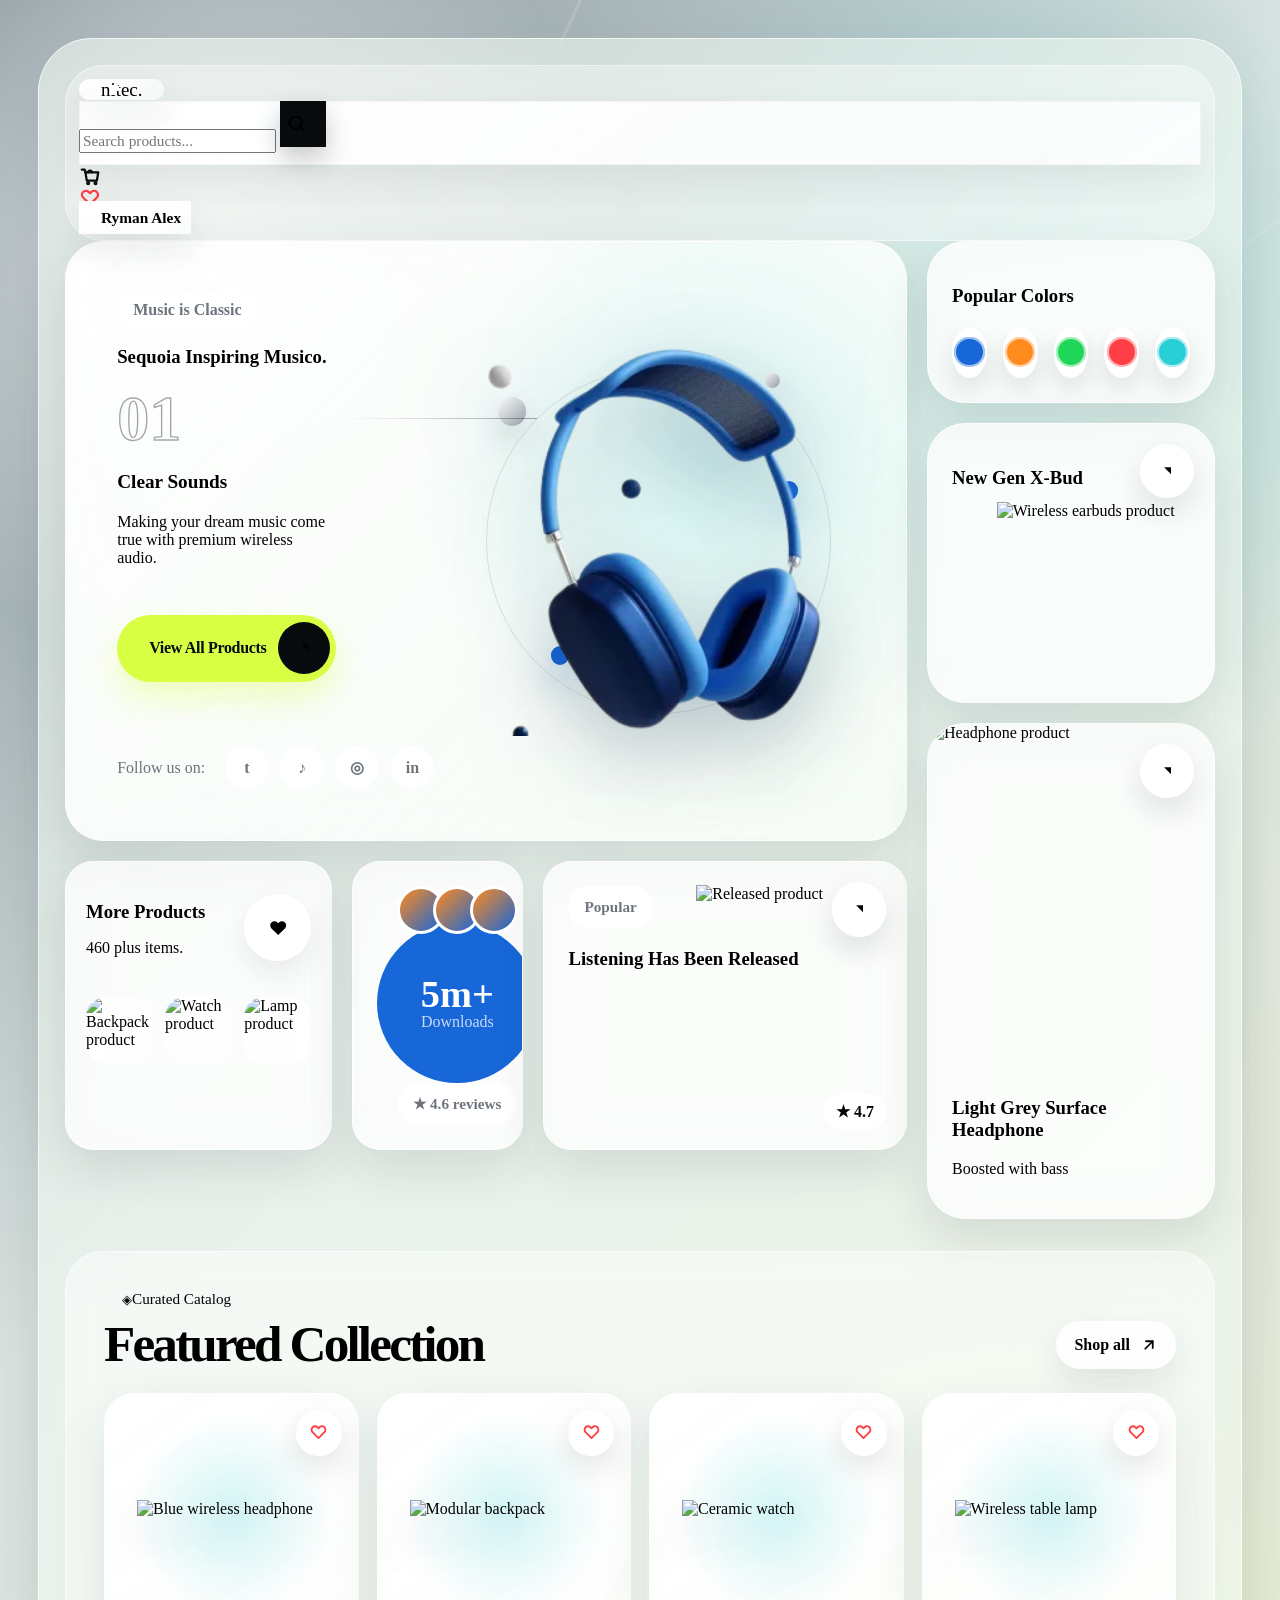
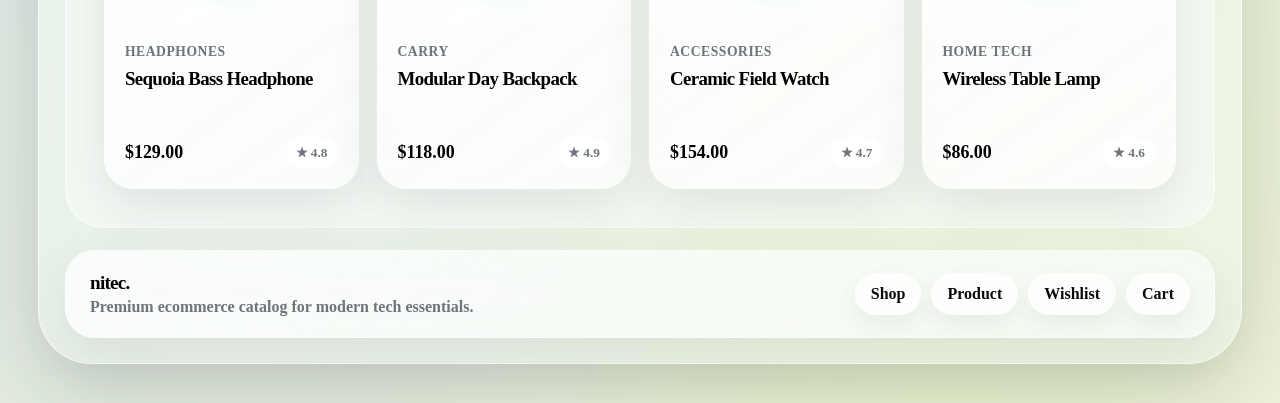
==== index.html @ d80e49ef "jaavscript adding to the file" ====
<!doctype html>
<html lang="en">
<head>
  <meta charset="utf-8">
  <meta name="viewport" content="width=device-width, initial-scale=1">
  <title>Nitec Store | Premium Ecommerce Catalog</title>
  <link rel="icon" href="favicon.ico">
  <link rel="stylesheet" href="css/style.css">
</head>
<body>
  <main class="site-shell">
 <header class="site-header">
  <nav class="neo-nav" aria-label="Primary navigation">
    <a class="neo-brand" href="index.html" aria-label="Nitec home">
      <span class="neo-brand__mark"></span>
      <span>nitec.</span>
    </a>

    <form class="neo-search" role="search">
      <label class="visually-hidden" for="site-search">Search products</label>
      <input id="site-search" type="search" placeholder="Search products..." data-search>
      <button type="submit" aria-label="Search products">
        <svg viewBox="0 0 24 24" aria-hidden="true">
          <circle cx="11" cy="11" r="7"></circle>
          <path d="m20 20-4.2-4.2"></path>
        </svg>
      </button>
    </form>

    <div class="neo-actions">
      <a class="neo-icon" href="cart.html" aria-label="Cart" data-cart-badge>
        <svg viewBox="0 0 24 24" aria-hidden="true">
          <path d="M7 8h14l-1.5 9h-11z"></path>
          <path d="M7 8 6.2 5H3"></path>
          <path d="M10 8a2 2 0 0 1 4 0"></path>
          <circle cx="10" cy="20" r="1"></circle>
          <circle cx="18" cy="20" r="1"></circle>
        </svg>
      </a>
      <a class="neo-icon neo-icon--heart" href="wishlist.html" aria-label="Wishlist" data-wishlist-badge>
        <svg viewBox="0 0 24 24" aria-hidden="true">
          <path d="M19.5 5.4c-1.7-1.7-4.4-1.7-6.1 0L12 6.8l-1.4-1.4c-1.7-1.7-4.4-1.7-6.1 0s-1.7 4.4 0 6.1L12 19l7.5-7.5c1.7-1.7 1.7-4.4 0-6.1Z"></path>
        </svg>
      </a>
      <a class="neo-user" href="about.html">
        <span>Ryman Alex</span>
        <span class="neo-user__avatar" aria-hidden="true"></span>
      </a>
    </div>
  </nav>
</header>

    <section class="home-layout" aria-labelledby="home-title">
      <div>
        <article class="card hero-showcase">
          <div class="hero-showcase__content">
            <div>
              <span class="hero-showcase__kicker">Music is Classic</span>

              <h1 class="hero-showcase__title" id="home-title">
                Sequoia Inspiring Musico.
              </h1>

              <div class="hero-showcase__meta">
                <strong class="hero-showcase__number">01</strong>
                <span class="hero-showcase__line"></span>
                <div class="hero-showcase__note">
                  <strong>Clear Sounds</strong>
                  <p>Making your dream music come true with premium wireless audio.</p>
                </div>
              </div>

              <a class="btn btn--accent" href="shop.html">
                <span>View All Products</span>
                <span class="btn__icon" aria-hidden="true">
                  <svg class="icon" viewBox="0 0 24 24">
                    <path d="M7 17 17 7"></path>
                    <path d="M8 7h9v9"></path>
                  </svg>
                </span>
              </a>
            </div>

            <div class="hero-showcase__social">
              <span>Follow us on:</span>
              <a href="#" aria-label="Twitter">t</a>
              <a href="#" aria-label="TikTok">♪</a>
              <a href="#" aria-label="Instagram">◎</a>
              <a href="#" aria-label="LinkedIn">in</a>
            </div>
          </div>

          <div class="hero-showcase__visual" aria-hidden="true">
            <span class="hero-showcase__halo"></span>
            <span class="hero-showcase__float hero-showcase__float--one"></span>
            <span class="hero-showcase__float hero-showcase__float--two"></span>
            <img class="hero-showcase__product" src="assets/images/products/product-01.webp" alt="">
          </div>
        </article>

        <div class="home-lower-grid">
          <article class="card card--compact mini-products">
            <div class="center-between">
              <div>
                <h3>More Products</h3>
                <p>460 plus items.</p>
              </div>
              <a class="icon-btn" href="wishlist.html" aria-label="Wishlist">
                <svg class="icon" viewBox="0 0 24 24" aria-hidden="true">
                  <path d="M20.8 4.6a5.5 5.5 0 0 0-7.8 0L12 5.6l-1-1a5.5 5.5 0 0 0-7.8 7.8l1 1L12 21l7.8-7.6 1-1a5.5 5.5 0 0 0 0-7.8Z"></path>
                </svg>
              </a>
            </div>

            <div class="mini-products__row">
              <img src="assets/images/products/product-02.svg" alt="Backpack product">
              <img src="assets/images/products/product-03.svg" alt="Watch product">
              <img src="assets/images/products/product-04.svg" alt="Lamp product">
            </div>
          </article>

          <article class="card card--compact download-card">
            <div>
              <div class="download-card__avatars">
                <span></span>
                <span></span>
                <span></span>
              </div>
              <div class="download-card__circle">
                <div>
                  <strong>5m+</strong>
                  <span>Downloads</span>
                </div>
              </div>
              <span class="stat-pill">★ 4.6 reviews</span>
            </div>
          </article>

          <article class="card card--compact release-card">
            <a class="card__arrow" href="product.html" aria-label="Open product">
              <svg class="icon" viewBox="0 0 24 24" aria-hidden="true">
                <path d="M7 17 17 7"></path>
                <path d="M8 7h9v9"></path>
              </svg>
            </a>
            <span class="stat-pill">Popular</span>
            <h3>Listening Has Been Released</h3>
            <img src="assets/images/products/product-05.svg" alt="Released product">
            <span class="product-tile__rating">★ 4.7</span>
          </article>
        </div>
      </div>

      <aside class="home-sidebar" aria-label="Featured products">
        <article class="card color-panel">
          <h3>Popular Colors</h3>
          <div class="color-dots">
            <span class="color-dot" style="--dot-color: #1767d8"></span>
            <span class="color-dot" style="--dot-color: #ff8a1d"></span>
            <span class="color-dot" style="--dot-color: #20d658"></span>
            <span class="color-dot" style="--dot-color: #ff3f45"></span>
            <span class="color-dot" style="--dot-color: #29cfd6"></span>
          </div>
        </article>

        <article class="card side-feature">
          <a class="card__arrow" href="product.html" aria-label="Open product">
            <svg class="icon" viewBox="0 0 24 24" aria-hidden="true">
              <path d="M7 17 17 7"></path>
              <path d="M8 7h9v9"></path>
            </svg>
          </a>
          <h3>New Gen X-Bud</h3>
          <img src="assets/images/products/product-03.svg" alt="Wireless earbuds product">
        </article>

        <article class="card tall-feature">
          <a class="card__arrow" href="product.html" aria-label="Open product">
            <svg class="icon" viewBox="0 0 24 24" aria-hidden="true">
              <path d="M7 17 17 7"></path>
              <path d="M8 7h9v9"></path>
            </svg>
          </a>
          <img src="assets/images/products/product-06.svg" alt="Headphone product">
          <div class="tall-feature__copy">
            <h3>Light Grey Surface Headphone</h3>
            <p>Boosted with bass</p>
          </div>
        </article>
      </aside>
    </section>
    <section class="neo-featured" aria-labelledby="featured-title">
  <div class="neo-section-head">
    <div>
      <span class="neo-kicker">Curated Catalog</span>
      <h2 id="featured-title">Featured Collection</h2>
    </div>
    <a class="neo-section-link" href="shop.html">
      Shop all
      <svg viewBox="0 0 24 24" aria-hidden="true">
        <path d="M7 17 17 7"></path>
        <path d="M8 7h9v9"></path>
      </svg>
    </a>
  </div>

  <div class="neo-product-grid">
    <article class="neo-product-card">
      <button class="neo-product-card__wish" type="button" aria-label="Add to wishlist">
        <svg viewBox="0 0 24 24" aria-hidden="true">
          <path d="M19.5 5.4c-1.7-1.7-4.4-1.7-6.1 0L12 6.8l-1.4-1.4c-1.7-1.7-4.4-1.7-6.1 0s-1.7 4.4 0 6.1L12 19l7.5-7.5c1.7-1.7 1.7-4.4 0-6.1Z"></path>
        </svg>
      </button>
      <a class="neo-product-card__media" href="product.html">
        <img src="assets/images/products/product-01.svg" alt="Blue wireless headphone">
      </a>
      <div class="neo-product-card__body">
        <span>Headphones</span>
        <h3>Sequoia Bass Headphone</h3>
        <div class="neo-product-card__meta">
          <strong>$129.00</strong>
          <small>★ 4.8</small>
        </div>
      </div>
    </article>

    <article class="neo-product-card">
      <button class="neo-product-card__wish" type="button" aria-label="Add to wishlist">
        <svg viewBox="0 0 24 24" aria-hidden="true">
          <path d="M19.5 5.4c-1.7-1.7-4.4-1.7-6.1 0L12 6.8l-1.4-1.4c-1.7-1.7-4.4-1.7-6.1 0s-1.7 4.4 0 6.1L12 19l7.5-7.5c1.7-1.7 1.7-4.4 0-6.1Z"></path>
        </svg>
      </button>
      <a class="neo-product-card__media" href="product.html">
        <img src="assets/images/products/product-02.svg" alt="Modular backpack">
      </a>
      <div class="neo-product-card__body">
        <span>Carry</span>
        <h3>Modular Day Backpack</h3>
        <div class="neo-product-card__meta">
          <strong>$118.00</strong>
          <small>★ 4.9</small>
        </div>
      </div>
    </article>

    <article class="neo-product-card">
      <button class="neo-product-card__wish" type="button" aria-label="Add to wishlist">
        <svg viewBox="0 0 24 24" aria-hidden="true">
          <path d="M19.5 5.4c-1.7-1.7-4.4-1.7-6.1 0L12 6.8l-1.4-1.4c-1.7-1.7-4.4-1.7-6.1 0s-1.7 4.4 0 6.1L12 19l7.5-7.5c1.7-1.7 1.7-4.4 0-6.1Z"></path>
        </svg>
      </button>
      <a class="neo-product-card__media" href="product.html">
        <img src="assets/images/products/product-03.svg" alt="Ceramic watch">
      </a>
      <div class="neo-product-card__body">
        <span>Accessories</span>
        <h3>Ceramic Field Watch</h3>
        <div class="neo-product-card__meta">
          <strong>$154.00</strong>
          <small>★ 4.7</small>
        </div>
      </div>
    </article>

    <article class="neo-product-card">
      <button class="neo-product-card__wish" type="button" aria-label="Add to wishlist">
        <svg viewBox="0 0 24 24" aria-hidden="true">
          <path d="M19.5 5.4c-1.7-1.7-4.4-1.7-6.1 0L12 6.8l-1.4-1.4c-1.7-1.7-4.4-1.7-6.1 0s-1.7 4.4 0 6.1L12 19l7.5-7.5c1.7-1.7 1.7-4.4 0-6.1Z"></path>
        </svg>
      </button>
      <a class="neo-product-card__media" href="product.html">
        <img src="assets/images/products/product-04.svg" alt="Wireless table lamp">
      </a>
      <div class="neo-product-card__body">
        <span>Home Tech</span>
        <h3>Wireless Table Lamp</h3>
        <div class="neo-product-card__meta">
          <strong>$86.00</strong>
          <small>★ 4.6</small>
        </div>
      </div>
    </article>
  </div>
</section>
<footer class="neo-footer-strip">
  <div>
    <strong>nitec.</strong>
    <span>Premium ecommerce catalog for modern tech essentials.</span>
  </div>

  <nav aria-label="Footer navigation">
    <a href="shop.html">Shop</a>
    <a href="product.html">Product</a>
    <a href="wishlist.html">Wishlist</a>
    <a href="cart.html">Cart</a>
  </nav>
</footer>
  </main>
  <script type="module" src="js/core/app.js"></script>
</body>
</html>
---- css/style.css ----
@charset "UTF-8";
*,
*::before,
*::after {
  box-sizing: border-box;
}

html {
  min-height: 100%;
  scroll-behavior: smooth;
}

body {
  min-height: 100%;
  margin: 0;
}

img,
picture,
video,
canvas,
svg {
  display: block;
  max-width: 100%;
}

button,
input,
textarea,
select {
  font: inherit;
}

button {
  border: 0;
  cursor: pointer;
}

a {
  color: inherit;
  text-decoration: none;
}

ul,
ol {
  margin: 0;
  padding: 0;
  list-style: none;
}

body {
  min-width: 320px;
  background: radial-gradient(circle at 15% 12%, rgba(255, 255, 255, 0.72), transparent 26rem), radial-gradient(circle at 78% 18%, rgba(41, 207, 214, 0.24), transparent 30rem), radial-gradient(circle at 70% 86%, rgba(217, 255, 69, 0.22), transparent 28rem), linear-gradient(135deg, #82939a 0%, #dfe8e5 42%, #edf2d8 100%);
  overflow-x: hidden;
}

body::before {
  content: "";
  position: fixed;
  inset: 0;
  pointer-events: none;
  background: linear-gradient(115deg, transparent 0 34%, rgba(255, 255, 255, 0.28) 34.1% 34.22%, transparent 34.3%), linear-gradient(145deg, transparent 0 62%, rgba(255, 255, 255, 0.22) 62.1% 62.22%, transparent 62.3%);
  opacity: 0.55;
}

main {
  position: relative;
  z-index: 1;
}

.site-shell {
  width: min(1520px, 100% - clamp(1rem, 3vw, 3rem) * 2);
  margin: clamp(1rem, 3vw, 3rem) auto;
  padding: clamp(1rem, 2vw, 1.6rem);
  border: 1px solid rgba(255, 255, 255, 0.68);
  border-radius: 54px;
  background: rgba(238, 246, 239, 0.58);
  box-shadow: 0 24px 80px rgba(30, 45, 52, 0.18);
  backdrop-filter: blur(26px);
}

.glass-card {
  border: 1px solid rgba(255, 255, 255, 0.68);
  border-radius: 38px;
  background: rgba(255, 255, 255, 0.74);
  box-shadow: 0 18px 48px rgba(25, 38, 44, 0.12);
  backdrop-filter: blur(22px);
}

.soft-card {
  border: 1px solid rgba(8, 11, 13, 0.08);
  border-radius: 28px;
  background: rgba(255, 255, 255, 0.92);
  box-shadow: 0 14px 34px rgba(20, 34, 40, 0.08);
}

.icon {
  width: 1.15rem;
  height: 1.15rem;
}

.flow > * + * {
  margin-top: 1rem;
}

.cluster {
  display: flex;
  align-items: center;
  gap: 0.75rem;
  flex-wrap: wrap;
}

.center-between {
  display: flex;
  align-items: center;
  justify-content: space-between;
  gap: 1rem;
}

.visually-hidden {
  position: absolute;
  width: 1px;
  height: 1px;
  overflow: hidden;
  clip-path: inset(50%);
  white-space: nowrap;
}

.container {
  width: min(1520px, 100% - clamp(1rem, 3vw, 3rem) * 2);
  margin-inline: auto;
}

.section {
  padding-block: clamp(2.5rem, 6vw, 6rem);
}

.page-grid {
  display: grid;
  grid-template-columns: minmax(0, 1fr) 360px;
  gap: clamp(1rem, 2vw, 1.5rem);
}

@media (max-width: 980px) {
  .page-grid {
    grid-template-columns: 1fr;
  }
}
.navbar {
  display: grid;
  grid-template-columns: 170px minmax(220px, 1fr) auto;
  align-items: center;
  gap: 1rem;
  margin-bottom: 1.25rem;
  padding: 0.75rem;
  border-radius: 38px;
  background: rgba(255, 255, 255, 0.46);
  backdrop-filter: blur(18px);
}

.navbar__brand {
  display: inline-flex;
  align-items: center;
  gap: 0.5rem;
  min-height: 4.2rem;
  padding-inline: 1.25rem;
  border-radius: 28px;
  background: rgba(255, 255, 255, 0.54);
  font-size: 1.35rem;
  font-weight: 800;
  letter-spacing: -0.04em;
}

.navbar__mark {
  width: 1.8rem;
  height: 1.8rem;
  border-radius: 0.45rem;
  background: #080b0d;
  position: relative;
}
.navbar__mark::after {
  content: "";
  position: absolute;
  inset: 0.45rem 0.3rem 0.3rem 0.9rem;
  border-top: 0.35rem solid #ffffff;
  border-left: 0.35rem solid #ffffff;
}

.navbar__search {
  min-height: 4.2rem;
  display: grid;
  grid-template-columns: 1fr 3.5rem;
  align-items: center;
  border-radius: 999px;
  background: rgba(255, 255, 255, 0.92);
  box-shadow: inset 0 0 0 1px rgba(8, 11, 13, 0.04);
}
.navbar__search input {
  width: 100%;
  border: 0;
  outline: 0;
  background: transparent;
  padding-left: 1.5rem;
  color: #080b0d;
}
.navbar__search input::placeholder {
  color: rgba(8, 11, 13, 0.72);
}

.navbar__search-btn {
  width: 3.1rem;
  height: 3.1rem;
  margin-right: 0;
}

.site-header {
  position: relative;
  z-index: 5;
}

.btn {
  min-height: 4.2rem;
  display: inline-flex;
  align-items: center;
  justify-content: center;
  gap: 0.75rem;
  padding: 0 1rem 0 2rem;
  border-radius: 999px;
  font-weight: 800;
  letter-spacing: -0.02em;
  transition: transform 260ms ease, box-shadow 260ms ease, background 260ms ease;
}
.btn:hover {
  transform: translateY(-2px);
}

.btn--accent {
  background: #d9ff45;
  color: #080b0d;
  box-shadow: 0 16px 34px rgba(217, 255, 69, 0.34);
}

.btn--dark {
  background: #080b0d;
  color: #ffffff;
  box-shadow: 0 12px 28px rgba(8, 11, 13, 0.14);
}

.btn__icon {
  width: 3.25rem;
  height: 3.25rem;
  display: grid;
  place-items: center;
  margin-right: -0.65rem;
  border-radius: 50%;
  background: #080b0d;
  color: #ffffff;
}

.icon-btn {
  width: 4.2rem;
  height: 4.2rem;
  display: grid;
  place-items: center;
  border-radius: 50%;
  background: rgba(255, 255, 255, 0.92);
  color: #080b0d;
  box-shadow: 0 12px 28px rgba(20, 34, 40, 0.08);
  transition: transform 260ms ease, color 260ms ease;
}
.icon-btn:hover {
  transform: translateY(-2px);
  color: #ff3f45;
}

.card {
  position: relative;
  overflow: hidden;
  border: 1px solid rgba(255, 255, 255, 0.68);
  border-radius: 38px;
  background: rgba(255, 255, 255, 0.74);
  box-shadow: 0 18px 48px rgba(25, 38, 44, 0.12);
  backdrop-filter: blur(22px);
}

.card--compact {
  border-radius: 28px;
}

.card__arrow {
  position: absolute;
  right: 1.25rem;
  top: 1.25rem;
  width: 3.4rem;
  height: 3.4rem;
  display: grid;
  place-items: center;
  border-radius: 50%;
  background: rgba(255, 255, 255, 0.92);
  color: #080b0d;
  box-shadow: 0 14px 30px rgba(20, 34, 40, 0.12);
}

.stat-pill {
  display: inline-flex;
  align-items: center;
  gap: 0.5rem;
  min-height: 2.6rem;
  padding-inline: 1rem;
  border-radius: 999px;
  background: rgba(255, 255, 255, 0.92);
  color: #6d747c;
  font-size: 0.95rem;
  font-weight: 650;
}

.color-dots {
  display: flex;
  align-items: center;
  gap: 1rem;
}

.color-dot {
  width: 3.2rem;
  height: 3.2rem;
  display: grid;
  place-items: center;
  border-radius: 50%;
  background: rgba(255, 255, 255, 0.92);
  box-shadow: 0 12px 24px rgba(20, 34, 40, 0.12);
}
.color-dot::before {
  content: "";
  width: 1.9rem;
  height: 1.9rem;
  border-radius: 50%;
  background: var(--dot-color);
  box-shadow: inset 0 0 0 2px rgba(255, 255, 255, 0.62);
}

.product-tile {
  position: relative;
  min-height: 18rem;
  padding: 1.5rem;
  overflow: hidden;
  border-radius: 38px;
  background: rgba(255, 255, 255, 0.74);
  box-shadow: 0 18px 48px rgba(25, 38, 44, 0.12);
  backdrop-filter: blur(22px);
}
.product-tile h3 {
  max-width: 12rem;
  position: relative;
  z-index: 2;
}
.product-tile p {
  position: relative;
  z-index: 2;
  margin-top: 0.5rem;
}

.product-tile__image {
  position: absolute;
  right: 0;
  bottom: 0;
  width: min(72%, 19rem);
  height: 72%;
  object-fit: contain;
}

.product-tile__rating {
  position: absolute;
  right: 1.25rem;
  bottom: 1.25rem;
  z-index: 3;
  display: inline-flex;
  align-items: center;
  gap: 0.25rem;
  padding: 0.5rem 0.75rem;
  border-radius: 999px;
  background: rgba(255, 255, 255, 0.92);
  font-weight: 800;
}

.home-layout {
  display: grid;
  grid-template-columns: minmax(0, 1fr) minmax(18rem, 0.32fr);
  gap: 1.25rem;
}

.hero-showcase {
  min-height: clamp(34rem, 66vh, 46rem);
  padding: clamp(1.8rem, 4vw, 3.8rem);
  display: grid;
  grid-template-columns: minmax(20rem, 0.9fr) minmax(20rem, 1.1fr);
  align-items: center;
  gap: 1.5rem;
  border-radius: 38px;
  background: radial-gradient(circle at 76% 38%, rgba(41, 207, 214, 0.16), transparent 18rem), linear-gradient(135deg, rgba(255, 255, 255, 0.94), rgba(249, 255, 249, 0.76));
}

.hero-showcase__content {
  align-self: stretch;
  display: flex;
  flex-direction: column;
  justify-content: space-between;
  gap: 2.5rem;
  position: relative;
  z-index: 2;
}

.hero-showcase__kicker {
  width: max-content;
  display: inline-flex;
  align-items: center;
  gap: 0.5rem;
  padding: 0.5rem 1rem;
  border-radius: 999px;
  background: rgba(255, 255, 255, 0.92);
  color: #6d747c;
  font-weight: 650;
}

.hero-showcase__title {
  max-width: 42rem;
}

.hero-showcase__meta {
  display: grid;
  grid-template-columns: 13rem minmax(12rem, 18rem);
  align-items: center;
  gap: 1.25rem;
  margin-block: 1rem 2rem;
}

.hero-showcase__number {
  color: transparent;
  -webkit-text-stroke: 1.4px rgba(8, 11, 13, 0.36);
  font-size: clamp(3rem, 5vw, 4.8rem);
  line-height: 1;
  font-weight: 800;
}

.hero-showcase__line {
  height: 1px;
  background: linear-gradient(90deg, transparent, rgba(8, 11, 13, 0.35));
}

.hero-showcase__note {
  display: grid;
  gap: 0.25rem;
}
.hero-showcase__note strong {
  font-size: 1.2rem;
}

.hero-showcase__social {
  display: flex;
  align-items: center;
  gap: 0.75rem;
  color: #6d747c;
}
.hero-showcase__social span {
  margin-right: 0.5rem;
}
.hero-showcase__social a {
  width: 2.7rem;
  height: 2.7rem;
  display: grid;
  place-items: center;
  border-radius: 50%;
  background: rgba(255, 255, 255, 0.92);
  font-weight: 800;
}

.hero-showcase__visual {
  position: relative;
  min-height: 31rem;
  display: grid;
  place-items: center;
}

.hero-showcase__halo {
  position: absolute;
  width: min(32rem, 88%);
  aspect-ratio: 1;
  border: 1px solid rgba(8, 11, 13, 0.11);
  border-radius: 50%;
}
.hero-showcase__halo::before, .hero-showcase__halo::after {
  content: "";
  position: absolute;
  width: 1.15rem;
  height: 1.15rem;
  border-radius: 50%;
  background: #1767d8;
  box-shadow: 0 16px 32px rgba(23, 103, 216, 0.38);
}
.hero-showcase__halo::before {
  left: 4rem;
  bottom: 3rem;
}
.hero-showcase__halo::after {
  right: 2rem;
  top: 7rem;
}

.hero-showcase__product {
  position: relative;
  z-index: 2;
  width: min(32rem, 92%);
  filter: drop-shadow(0 34px 44px rgba(10, 35, 66, 0.26));
}

.hero-showcase__float {
  position: absolute;
  border-radius: 50%;
  background: linear-gradient(135deg, #ffffff, #9aa3aa);
  box-shadow: 0 14px 30px rgba(20, 34, 40, 0.16);
}
.hero-showcase__float--one {
  width: 1.8rem;
  height: 1.8rem;
  left: 9%;
  top: 21%;
}
.hero-showcase__float--two {
  width: 0.95rem;
  height: 0.95rem;
  right: 19%;
  top: 16%;
}

.home-sidebar {
  display: grid;
  gap: 1.25rem;
}

.color-panel {
  padding: 1.5rem;
}
.color-panel h3 {
  margin-bottom: 1.25rem;
}

.side-feature {
  min-height: 17.5rem;
  padding: 1.5rem;
}
.side-feature img {
  position: absolute;
  right: 0;
  bottom: 0;
  width: 76%;
  height: 72%;
  object-fit: contain;
}

.tall-feature {
  min-height: 31rem;
  padding: 1.5rem;
  display: flex;
  align-items: flex-end;
}
.tall-feature img {
  position: absolute;
  inset: 0 0 auto auto;
  width: 100%;
  height: 74%;
  object-fit: cover;
}
.tall-feature .tall-feature__copy {
  position: relative;
  z-index: 2;
  max-width: 16rem;
}

.home-lower-grid {
  display: grid;
  grid-template-columns: 1.25fr 0.8fr 1.7fr;
  gap: 1.25rem;
  margin-top: 1.25rem;
}

.mini-products {
  padding: 1.25rem;
}
.mini-products h3 {
  margin-bottom: 0.25rem;
}

.mini-products__row {
  display: grid;
  grid-template-columns: repeat(3, 1fr);
  gap: 0.75rem;
  margin-top: 1.5rem;
}
.mini-products__row img {
  aspect-ratio: 1;
  object-fit: cover;
  border-radius: 20px;
  background: rgba(255, 255, 255, 0.7);
}

.download-card {
  padding: 1.5rem;
  display: grid;
  place-items: center;
  text-align: center;
}

.download-card__avatars {
  display: flex;
  justify-content: center;
  margin-bottom: -0.7rem;
}
.download-card__avatars span {
  width: 3rem;
  height: 3rem;
  border: 3px solid #ffffff;
  border-radius: 50%;
  background: linear-gradient(135deg, #ff8a1d, #1767d8);
  margin-left: -0.7rem;
}
.download-card__avatars span:first-child {
  margin-left: 0;
}

.download-card__circle {
  width: 10rem;
  height: 10rem;
  display: grid;
  place-items: center;
  border-radius: 50%;
  background: #1767d8;
  color: #ffffff;
}
.download-card__circle strong {
  display: block;
  font-size: 2.4rem;
  line-height: 1;
}
.download-card__circle span {
  color: rgba(255, 255, 255, 0.76);
}

.release-card {
  min-height: 17.5rem;
  padding: 1.5rem;
}
.release-card img {
  position: absolute;
  right: 0;
  bottom: 0;
  width: 58%;
  height: 92%;
  object-fit: contain;
}
.release-card h3 {
  max-width: 16rem;
  margin-top: 1.25rem;
}

@media (max-width: 1180px) {
  .home-layout,
  .home-lower-grid {
    grid-template-columns: 1fr;
  }
  .home-sidebar {
    grid-template-columns: repeat(3, 1fr);
  }
  .tall-feature {
    min-height: 17.5rem;
  }
}
@media (max-width: 900px) {
  .hero-showcase {
    grid-template-columns: 1fr;
  }
  .hero-showcase__meta {
    grid-template-columns: 1fr;
  }
  .hero-showcase__line {
    display: none;
  }
  .home-sidebar {
    grid-template-columns: 1fr;
  }
}
/* Professional polish fixes for hero homepage */
.neo-nav {
  grid-template-columns: 160px minmax(260px, 1fr) auto;
  min-height: 86px;
}

.neo-brand {
  justify-content: center;
  min-height: 58px;
  padding-inline: 18px;
}

.neo-brand__mark {
  position: relative;
  flex: 0 0 auto;
}

.neo-brand__mark::after {
  content: "";
  position: absolute;
  inset: 7px 5px 5px 11px;
  border-top: 5px solid #fff;
  border-left: 5px solid #fff;
}

.neo-search {
  min-height: 58px;
  grid-template-columns: 1fr 48px;
}

.neo-search button {
  width: 42px;
  height: 42px;
  margin-right: 6px;
  box-shadow: 0 10px 24px rgba(8, 11, 13, 0.18);
}

.neo-actions {
  align-self: stretch;
  align-items: center;
}

.neo-icon {
  width: 58px;
  height: 58px;
  color: #080b0d;
  transition: transform 220ms ease, box-shadow 220ms ease, color 220ms ease;
}

.neo-icon svg,
.neo-arrow svg,
.neo-search svg,
.neo-cta svg {
  width: 21px;
  height: 21px;
  fill: none;
  stroke: currentColor;
  stroke-width: 2.35;
  stroke-linecap: round;
  stroke-linejoin: round;
}

.neo-icon:hover,
.neo-arrow:hover {
  transform: translateY(-2px);
  box-shadow: 0 18px 38px rgba(25, 38, 44, 0.16);
}

.neo-icon--heart {
  color: #ff3f45;
}

.neo-user {
  min-height: 58px;
  padding-left: 20px;
  font-size: 0.95rem;
}

.neo-user__avatar {
  width: 44px;
  height: 44px;
  box-shadow: inset 0 0 0 3px rgba(255, 255, 255, 0.8);
}

.neo-arrow {
  width: 50px;
  height: 50px;
  color: #080b0d;
  transition: transform 220ms ease, box-shadow 220ms ease;
}

.neo-card {
  background: linear-gradient(145deg, rgba(255, 255, 255, 0.86), rgba(255, 255, 255, 0.58));
}

.neo-hero {
  background: radial-gradient(circle at 70% 44%, rgba(41, 207, 214, 0.18), transparent 18rem), linear-gradient(135deg, rgba(255, 255, 255, 0.96), rgba(249, 255, 249, 0.78));
}

.neo-hero__media img {
  width: min(560px, 96%);
  max-height: 480px;
  object-fit: contain;
}

.neo-mini-feature,
.neo-tall-feature,
.neo-release {
  isolation: isolate;
}

.neo-mini-feature img,
.neo-tall-feature img,
.neo-release img,
.neo-more__grid img {
  object-fit: contain;
  object-position: center;
}

.neo-mini-feature img {
  right: 8px;
  bottom: 6px;
  width: 68%;
  height: 68%;
}

.neo-tall-feature img {
  top: 26px;
  left: 0;
  right: 0;
  width: 100%;
  height: 62%;
  padding: 10px;
}

.neo-release img {
  right: 18px;
  bottom: 6px;
  width: 52%;
  height: 78%;
}

.neo-more__grid img {
  padding: 10px;
  background: rgba(255, 255, 255, 0.72);
}

.neo-swatches span {
  box-shadow: 0 12px 26px rgba(25, 38, 44, 0.12);
}

.neo-swatches span::before {
  box-shadow: inset 0 0 0 3px rgba(255, 255, 255, 0.72);
}

.neo-card h2,
.neo-more h2,
.neo-release h2 {
  font-weight: 800;
}

.neo-downloads__circle {
  box-shadow: 0 18px 38px rgba(23, 103, 216, 0.24);
}

@media (max-width: 860px) {
  .neo-nav {
    grid-template-columns: 1fr auto;
  }
  .neo-actions {
    justify-content: flex-end;
  }
  .neo-icon {
    width: 50px;
    height: 50px;
  }
}
/* Product image fallback polish */
.neo-hero__media img,
.neo-mini-feature img,
.neo-tall-feature img,
.neo-release img,
.neo-more__grid img {
  transition: transform 320ms ease, filter 320ms ease;
}

.neo-hero__media:hover img,
.neo-mini-feature:hover img,
.neo-tall-feature:hover img,
.neo-release:hover img,
.neo-more__grid img:hover {
  transform: translateY(-4px) scale(1.02);
}

.neo-mini-feature::before,
.neo-tall-feature::before,
.neo-release::before {
  content: "";
  position: absolute;
  inset: auto 18px 18px auto;
  width: 42%;
  aspect-ratio: 1;
  border-radius: 50%;
  background: radial-gradient(circle, rgba(41, 207, 214, 0.22), transparent 68%);
  z-index: 0;
}

.neo-tall-feature::before {
  inset: 36px 20px auto auto;
  width: 62%;
}

.neo-release::before {
  inset: auto 26px 14px auto;
  width: 48%;
}

.neo-mini-feature h2,
.neo-tall-feature div,
.neo-release h2,
.neo-release .neo-pill,
.neo-release b {
  position: relative;
  z-index: 2;
}

.neo-mini-feature img,
.neo-tall-feature img,
.neo-release img {
  z-index: 1;
}

.neo-more__grid img {
  min-height: 86px;
  border: 1px solid rgba(8, 11, 13, 0.04);
  box-shadow: inset 0 0 0 1px rgba(255, 255, 255, 0.5);
}

/* Featured collection */
.neo-featured {
  margin-top: 32px;
  padding: clamp(24px, 3vw, 38px);
  border: 1px solid rgba(255, 255, 255, 0.66);
  border-radius: 38px;
  background: rgba(255, 255, 255, 0.42);
  backdrop-filter: blur(22px);
}

.neo-section-head {
  display: flex;
  align-items: flex-end;
  justify-content: space-between;
  gap: 20px;
  margin-bottom: 24px;
}

.neo-section-head h2 {
  margin: 12px 0 0;
  font-size: clamp(2rem, 4vw, 4rem);
  line-height: 0.95;
  letter-spacing: -0.055em;
}

.neo-section-link {
  min-height: 48px;
  display: inline-flex;
  align-items: center;
  gap: 10px;
  padding: 0 18px;
  border-radius: 999px;
  background: rgba(255, 255, 255, 0.86);
  font-weight: 800;
  box-shadow: 0 14px 32px rgba(25, 38, 44, 0.1);
}

.neo-section-link svg {
  width: 18px;
  height: 18px;
  fill: none;
  stroke: currentColor;
  stroke-width: 2.35;
  stroke-linecap: round;
  stroke-linejoin: round;
}

.neo-product-grid {
  display: grid;
  grid-template-columns: repeat(4, minmax(0, 1fr));
  gap: 18px;
}

.neo-product-card {
  position: relative;
  overflow: hidden;
  border: 1px solid rgba(255, 255, 255, 0.72);
  border-radius: 30px;
  background: linear-gradient(145deg, rgba(255, 255, 255, 0.9), rgba(255, 255, 255, 0.58));
  box-shadow: 0 18px 50px rgba(25, 38, 44, 0.1);
  transition: transform 260ms ease, box-shadow 260ms ease;
}

.neo-product-card:hover {
  transform: translateY(-5px);
  box-shadow: 0 26px 60px rgba(25, 38, 44, 0.16);
}

.neo-product-card__wish {
  position: absolute;
  top: 16px;
  right: 16px;
  z-index: 3;
  width: 46px;
  height: 46px;
  display: grid;
  place-items: center;
  border-radius: 50%;
  background: rgba(255, 255, 255, 0.92);
  color: #ff3f45;
  box-shadow: 0 12px 28px rgba(25, 38, 44, 0.12);
}

.neo-product-card__wish svg {
  width: 19px;
  height: 19px;
  fill: none;
  stroke: currentColor;
  stroke-width: 2.35;
  stroke-linecap: round;
  stroke-linejoin: round;
}

.neo-product-card__media {
  min-height: 230px;
  display: grid;
  place-items: center;
  padding: 32px;
  background: radial-gradient(circle at 50% 52%, rgba(41, 207, 214, 0.2), transparent 58%), rgba(255, 255, 255, 0.28);
}

.neo-product-card__media img {
  width: 100%;
  max-height: 180px;
  object-fit: contain;
  filter: drop-shadow(0 18px 24px rgba(10, 35, 66, 0.14));
  transition: transform 320ms ease;
}

.neo-product-card:hover .neo-product-card__media img {
  transform: scale(1.05);
}

.neo-product-card__body {
  padding: 20px;
}

.neo-product-card__body span {
  display: block;
  margin-bottom: 8px;
  color: #6d747c;
  font-size: 0.85rem;
  font-weight: 800;
  text-transform: uppercase;
  letter-spacing: 0.04em;
}

.neo-product-card__body h3 {
  margin: 0;
  min-height: 52px;
  font-size: 1.18rem;
  line-height: 1.15;
  letter-spacing: -0.035em;
}

.neo-product-card__meta {
  display: flex;
  align-items: center;
  justify-content: space-between;
  gap: 12px;
  margin-top: 18px;
}

.neo-product-card__meta strong {
  font-size: 1.12rem;
}

.neo-product-card__meta small {
  padding: 7px 10px;
  border-radius: 999px;
  background: rgba(255, 255, 255, 0.88);
  color: #6d747c;
  font-weight: 800;
}

@media (max-width: 1100px) {
  .neo-product-grid {
    grid-template-columns: repeat(2, minmax(0, 1fr));
  }
}
@media (max-width: 620px) {
  .neo-section-head {
    align-items: flex-start;
    flex-direction: column;
  }
  .neo-product-grid {
    grid-template-columns: 1fr;
  }
}
/* Premium navbar correction */
.neo-nav {
  min-height: 86px;
  grid-template-columns: 172px minmax(280px, 1fr) auto;
  align-items: center;
  gap: 14px;
  padding: 14px;
  border-radius: 38px;
  background: rgba(255, 255, 255, 0.34);
  box-shadow: inset 0 0 0 1px rgba(255, 255, 255, 0.5);
}

.neo-brand {
  min-height: 64px;
  justify-content: center;
  padding: 0 22px;
  border-radius: 30px;
  background: linear-gradient(145deg, rgba(255, 255, 255, 0.96), rgba(255, 255, 255, 0.62));
  box-shadow: 0 16px 34px rgba(25, 38, 44, 0.08);
  font-size: 1.18rem;
}

.neo-brand__mark {
  width: 26px;
  height: 26px;
  border-radius: 7px;
  position: relative;
}

.neo-brand__mark::after {
  content: "";
  position: absolute;
  left: 9px;
  top: 7px;
  width: 9px;
  height: 9px;
  border-top: 5px solid #fff;
  border-left: 5px solid #fff;
}

.neo-search {
  min-height: 64px;
  grid-template-columns: 1fr 54px;
  background: linear-gradient(145deg, rgba(255, 255, 255, 0.98), rgba(255, 255, 255, 0.78));
  box-shadow: inset 0 0 0 1px rgba(8, 11, 13, 0.035), 0 16px 34px rgba(25, 38, 44, 0.07);
}

.neo-search input {
  font-size: 0.96rem;
  font-weight: 500;
}

.neo-search button {
  width: 46px;
  height: 46px;
  margin-right: 6px;
  background: #080b0d;
  box-shadow: 0 12px 26px rgba(8, 11, 13, 0.22);
}

.neo-actions {
  gap: 12px;
}

.neo-icon {
  width: 64px;
  height: 64px;
  background: linear-gradient(145deg, rgba(255, 255, 255, 0.98), rgba(255, 255, 255, 0.74));
  box-shadow: 0 16px 34px rgba(25, 38, 44, 0.09);
  color: #080b0d;
}

.neo-icon--heart {
  color: #ff3f45;
}

.neo-icon svg {
  width: 22px;
  height: 22px;
  stroke-width: 2.45;
}

.neo-user {
  min-height: 64px;
  gap: 14px;
  padding: 8px 10px 8px 22px;
  background: linear-gradient(145deg, rgba(255, 255, 255, 0.98), rgba(255, 255, 255, 0.76));
  box-shadow: 0 16px 34px rgba(25, 38, 44, 0.09);
  font-size: 0.96rem;
  font-weight: 750;
}

.neo-user__avatar {
  width: 48px;
  height: 48px;
  background: radial-gradient(circle at 35% 25%, #ffd09b, transparent 28%), linear-gradient(135deg, #ff8a1d, #1767d8);
  box-shadow: inset 0 0 0 3px rgba(255, 255, 255, 0.82), 0 10px 22px rgba(25, 38, 44, 0.16);
}

.neo-icon,
.neo-user,
.neo-brand,
.neo-search button {
  transition: transform 220ms ease, box-shadow 220ms ease;
}

.neo-icon:hover,
.neo-user:hover,
.neo-brand:hover,
.neo-search button:hover {
  transform: translateY(-2px);
  box-shadow: 0 22px 44px rgba(25, 38, 44, 0.15);
}

@media (max-width: 900px) {
  .neo-nav {
    grid-template-columns: 1fr auto;
  }
  .neo-search {
    grid-column: 1/-1;
    order: 3;
  }
  .neo-user {
    display: none;
  }
  .neo-icon {
    width: 54px;
    height: 54px;
  }
}
/* Premium hero correction */
.neo-hero {
  min-height: 620px;
  padding: clamp(34px, 4.5vw, 68px);
  grid-template-columns: minmax(360px, 0.88fr) minmax(420px, 1.12fr);
  background: radial-gradient(circle at 72% 48%, rgba(41, 207, 214, 0.18), transparent 20rem), radial-gradient(circle at 88% 18%, rgba(255, 255, 255, 0.72), transparent 14rem), linear-gradient(135deg, rgba(255, 255, 255, 0.97), rgba(249, 255, 249, 0.76));
}

.neo-hero::before {
  content: "";
  position: absolute;
  inset: 0;
  background: linear-gradient(135deg, transparent 0 36%, rgba(255, 255, 255, 0.35) 36.1% 36.3%, transparent 36.4%), linear-gradient(135deg, transparent 0 62%, rgba(255, 255, 255, 0.28) 62.1% 62.3%, transparent 62.4%);
  pointer-events: none;
}

.neo-hero__copy {
  padding-top: 12px;
}

.neo-kicker {
  min-height: 38px;
  align-items: center;
  gap: 8px;
  padding-inline: 18px;
  font-size: 0.95rem;
}

.neo-kicker::before {
  content: "◈";
  color: #080b0d;
  font-size: 0.8rem;
}

.neo-hero h1 {
  max-width: 620px;
  margin-top: 28px;
  font-size: clamp(3.6rem, 6.3vw, 6.8rem);
  line-height: 0.9;
  letter-spacing: -0.065em;
  font-weight: 900;
}

.neo-hero__story {
  grid-template-columns: 78px minmax(110px, 170px) minmax(220px, 290px);
  margin: 26px 0 46px;
}

.neo-hero__story strong {
  font-size: clamp(3.2rem, 4.4vw, 4.9rem);
  -webkit-text-stroke: 1.5px rgba(8, 11, 13, 0.34);
}

.neo-hero__story p {
  font-size: 1.02rem;
  line-height: 1.35;
}

.neo-cta {
  min-height: 70px;
  padding-left: 30px;
  font-size: 1.02rem;
}

.neo-cta:hover {
  transform: translateY(-3px);
  box-shadow: 0 24px 46px rgba(217, 255, 69, 0.42);
}

.neo-social {
  margin-top: auto;
  padding-top: 28px;
}

.neo-social span {
  font-size: 0.98rem;
}

.neo-social a {
  color: #6d747c;
  box-shadow: 0 10px 22px rgba(25, 38, 44, 0.07);
  transition: transform 220ms ease, color 220ms ease;
}

.neo-social a:hover {
  transform: translateY(-2px);
  color: #080b0d;
}

.neo-hero__media {
  min-height: 500px;
}

.neo-orbit {
  width: min(540px, 92%);
  border-color: rgba(8, 11, 13, 0.15);
}

.neo-orbit::before,
.neo-orbit::after {
  content: "";
  position: absolute;
  border-radius: 50%;
  background: rgba(255, 255, 255, 0.88);
  box-shadow: 0 14px 30px rgba(25, 38, 44, 0.14);
}

.neo-orbit::before {
  width: 54px;
  height: 54px;
  left: 42%;
  bottom: -27px;
}

.neo-orbit::after {
  width: 18px;
  height: 18px;
  right: 16%;
  top: 7%;
}

.neo-hero__media img {
  width: min(600px, 98%);
  max-height: 520px;
  filter: drop-shadow(0 38px 42px rgba(10, 35, 66, 0.28)) drop-shadow(0 4px 14px rgba(23, 103, 216, 0.16));
}

.neo-dot--one {
  width: 17px;
  height: 17px;
  left: 12%;
  bottom: 18%;
}

.neo-dot--two {
  width: 28px;
  height: 28px;
  left: 12%;
  top: 19%;
}

.neo-dot--three {
  width: 17px;
  height: 17px;
  right: 14%;
  top: 29%;
}

@media (max-width: 980px) {
  .neo-hero {
    grid-template-columns: 1fr;
  }
  .neo-hero__media {
    min-height: 420px;
  }
}
/* Premium right sidebar cards */
.neo-sidebar {
  grid-template-rows: auto 1fr 1.45fr;
}

.neo-colors {
  padding: 26px;
  min-height: 132px;
}

.neo-colors h2 {
  font-size: 1.45rem;
  margin-bottom: 18px;
}

.neo-swatches {
  align-items: center;
  justify-content: space-between;
  gap: 10px;
}

.neo-swatches span {
  width: 52px;
  height: 52px;
  background: linear-gradient(145deg, rgba(255, 255, 255, 0.98), rgba(255, 255, 255, 0.7));
  box-shadow: 0 14px 28px rgba(25, 38, 44, 0.12), inset 0 0 0 1px rgba(255, 255, 255, 0.7);
  transition: transform 220ms ease, box-shadow 220ms ease;
}

.neo-swatches span:hover {
  transform: translateY(-3px);
  box-shadow: 0 20px 36px rgba(25, 38, 44, 0.16), inset 0 0 0 1px rgba(255, 255, 255, 0.8);
}

.neo-swatches span::before {
  width: 30px;
  height: 30px;
  box-shadow: inset 0 0 0 3px rgba(255, 255, 255, 0.75), 0 6px 12px rgba(8, 11, 13, 0.12);
}

.neo-mini-feature {
  min-height: 270px;
  padding: 28px;
  background: radial-gradient(circle at 80% 65%, rgba(41, 207, 214, 0.22), transparent 42%), linear-gradient(145deg, rgba(255, 255, 255, 0.9), rgba(255, 255, 255, 0.58));
}

.neo-mini-feature h2 {
  max-width: 150px;
  position: relative;
  z-index: 2;
}

.neo-mini-feature::after {
  content: "Wireless audio";
  position: absolute;
  left: 28px;
  bottom: 24px;
  z-index: 3;
  padding: 8px 12px;
  border-radius: 999px;
  background: rgba(255, 255, 255, 0.84);
  color: #6d747c;
  font-size: 0.78rem;
  font-weight: 800;
  box-shadow: 0 10px 24px rgba(25, 38, 44, 0.1);
}

.neo-mini-feature img {
  right: -4px;
  bottom: 8px;
  width: 76%;
  height: 76%;
  padding: 10px;
}

.neo-tall-feature {
  min-height: 438px;
  padding: 28px;
  background: radial-gradient(circle at 62% 28%, rgba(255, 255, 255, 0.96), transparent 26%), radial-gradient(circle at 72% 42%, rgba(41, 207, 214, 0.18), transparent 38%), linear-gradient(145deg, rgba(255, 255, 255, 0.88), rgba(255, 255, 255, 0.54));
}

.neo-tall-feature img {
  top: 20px;
  height: 66%;
  padding: 0 16px;
  filter: drop-shadow(0 24px 34px rgba(25, 38, 44, 0.16));
}

.neo-tall-feature div {
  max-width: 250px;
  padding-top: 18px;
}

.neo-tall-feature h2 {
  font-size: 1.65rem;
}

.neo-tall-feature p {
  font-size: 0.95rem;
  font-weight: 650;
}

.neo-tall-feature::after {
  content: "Boosted bass";
  position: absolute;
  left: 28px;
  top: 28px;
  z-index: 3;
  padding: 8px 12px;
  border-radius: 999px;
  background: rgba(255, 255, 255, 0.82);
  color: #6d747c;
  font-size: 0.78rem;
  font-weight: 800;
}

.neo-arrow {
  background: linear-gradient(145deg, rgb(255, 255, 255), rgba(255, 255, 255, 0.74));
  box-shadow: 0 14px 30px rgba(25, 38, 44, 0.12);
}

.neo-arrow:hover {
  background: #080b0d;
  color: #fff;
}

@media (max-width: 1180px) {
  .neo-sidebar {
    grid-template-columns: 1fr 1fr 1fr;
    grid-template-rows: auto;
  }
  .neo-colors,
  .neo-mini-feature,
  .neo-tall-feature {
    min-height: 260px;
  }
}
@media (max-width: 760px) {
  .neo-sidebar {
    grid-template-columns: 1fr;
  }
  .neo-colors {
    min-height: auto;
  }
  .neo-tall-feature {
    min-height: 390px;
  }
}
/* Premium bottom card correction */
.neo-bottom {
  grid-template-columns: 1.18fr 0.78fr 1.55fr;
  align-items: stretch;
}

.neo-bottom .neo-card {
  min-height: 244px;
}

.neo-more {
  padding: 24px;
}

.neo-card__head h2 {
  font-size: 1.45rem;
}

.neo-card__head p {
  font-weight: 650;
}

.neo-more .neo-icon {
  width: 56px;
  height: 56px;
  flex: 0 0 auto;
}

.neo-more__grid {
  gap: 14px;
  margin-top: 30px;
}

.neo-more__grid img {
  min-height: 112px;
  padding: 14px;
  border-radius: 24px;
  background: radial-gradient(circle at 50% 42%, rgba(41, 207, 214, 0.16), transparent 56%), rgba(255, 255, 255, 0.72);
  filter: drop-shadow(0 14px 20px rgba(25, 38, 44, 0.1));
}

.neo-downloads {
  padding: 24px;
  background: radial-gradient(circle at 50% 48%, rgba(23, 103, 216, 0.18), transparent 64%), linear-gradient(145deg, rgba(255, 255, 255, 0.9), rgba(255, 255, 255, 0.58));
}

.neo-avatars {
  margin-bottom: -14px;
  position: relative;
  z-index: 2;
}

.neo-avatars span {
  width: 52px;
  height: 52px;
  background: radial-gradient(circle at 35% 25%, rgba(255, 255, 255, 0.86), transparent 25%), linear-gradient(135deg, #ff8a1d, #1767d8);
  box-shadow: 0 12px 24px rgba(25, 38, 44, 0.12);
}

.neo-avatars span:nth-child(2) {
  background: radial-gradient(circle at 35% 25%, rgba(255, 255, 255, 0.86), transparent 25%), linear-gradient(135deg, #111827, #ff8a1d);
}

.neo-avatars span:nth-child(3) {
  background: radial-gradient(circle at 35% 25%, rgba(255, 255, 255, 0.86), transparent 25%), linear-gradient(135deg, #29cfd6, #1767d8);
}

.neo-downloads__circle {
  width: 158px;
  height: 158px;
  margin-inline: auto;
  background: radial-gradient(circle at 35% 26%, rgba(255, 255, 255, 0.22), transparent 26%), linear-gradient(145deg, #1767d8, #2f7df0);
}

.neo-downloads__circle strong {
  font-size: 2.55rem;
  line-height: 1;
}

.neo-downloads__circle span {
  display: block;
  margin-top: 6px;
  color: rgba(255, 255, 255, 0.78);
  font-weight: 650;
}

.neo-downloads p {
  width: max-content;
  margin: 14px auto 0;
  padding: 9px 14px;
  border-radius: 999px;
  background: rgba(255, 255, 255, 0.88);
  color: #080b0d;
  font-size: 0.9rem;
  font-weight: 800;
}

.neo-release {
  padding: 24px;
  background: radial-gradient(circle at 78% 52%, rgba(41, 207, 214, 0.18), transparent 46%), linear-gradient(145deg, rgba(255, 255, 255, 0.9), rgba(255, 255, 255, 0.58));
}

.neo-release .neo-pill {
  position: relative;
  z-index: 3;
}

.neo-release h2 {
  position: relative;
  z-index: 3;
  max-width: 270px;
  margin-top: 24px;
  font-size: 1.65rem;
}

.neo-release img {
  right: 18px;
  bottom: -4px;
  width: 54%;
  height: 88%;
  padding: 8px;
  filter: drop-shadow(0 22px 32px rgba(25, 38, 44, 0.14));
}

.neo-release b {
  right: 22px;
  bottom: 18px;
  box-shadow: 0 12px 28px rgba(25, 38, 44, 0.1);
}

.neo-release::after {
  content: "";
  position: absolute;
  left: 28px;
  bottom: 26px;
  width: 74px;
  height: 54px;
  border-radius: 999px;
  background: radial-gradient(circle at 25% 50%, #080b0d 0 22%, transparent 23%), radial-gradient(circle at 72% 50%, #6d747c 0 22%, transparent 23%), rgba(255, 255, 255, 0.82);
  box-shadow: 0 14px 28px rgba(25, 38, 44, 0.1);
}

@media (max-width: 1180px) {
  .neo-bottom {
    grid-template-columns: 1fr 1fr;
  }
  .neo-release {
    grid-column: 1/-1;
  }
}
@media (max-width: 680px) {
  .neo-bottom {
    grid-template-columns: 1fr;
  }
  .neo-release {
    grid-column: auto;
  }
  .neo-more__grid {
    grid-template-columns: 1fr;
  }
}
/* Premium footer strip */
.neo-footer-strip {
  margin-top: 22px;
  min-height: 88px;
  display: flex;
  align-items: center;
  justify-content: space-between;
  gap: 22px;
  padding: 18px 24px;
  border: 1px solid rgba(255, 255, 255, 0.66);
  border-radius: 30px;
  background: linear-gradient(145deg, rgba(255, 255, 255, 0.72), rgba(255, 255, 255, 0.46));
  box-shadow: 0 18px 50px rgba(25, 38, 44, 0.09);
  backdrop-filter: blur(22px);
}

.neo-footer-strip div {
  display: grid;
  gap: 4px;
}

.neo-footer-strip strong {
  font-size: 1.2rem;
  letter-spacing: -0.04em;
}

.neo-footer-strip span {
  color: #6d747c;
  font-weight: 650;
}

.neo-footer-strip nav {
  display: flex;
  align-items: center;
  gap: 10px;
  flex-wrap: wrap;
}

.neo-footer-strip a {
  min-height: 42px;
  display: inline-flex;
  align-items: center;
  padding: 0 16px;
  border-radius: 999px;
  background: rgba(255, 255, 255, 0.78);
  color: #080b0d;
  font-weight: 800;
  box-shadow: 0 10px 22px rgba(25, 38, 44, 0.07);
  transition: transform 220ms ease, background 220ms ease;
}

.neo-footer-strip a:hover {
  transform: translateY(-2px);
  background: #d9ff45;
}

@media (max-width: 760px) {
  .neo-footer-strip {
    align-items: flex-start;
    flex-direction: column;
  }
}
.shop-hero {
  display: grid;
  grid-template-columns: minmax(0, 1fr) auto;
  gap: 24px;
  align-items: end;
  margin-bottom: 22px;
  padding: clamp(28px, 4vw, 54px);
  border: 1px solid rgba(255, 255, 255, 0.72);
  border-radius: 38px;
  background: radial-gradient(circle at 82% 36%, rgba(41, 207, 214, 0.2), transparent 22rem), linear-gradient(135deg, rgba(255, 255, 255, 0.9), rgba(255, 255, 255, 0.58));
  box-shadow: 0 18px 50px rgba(25, 38, 44, 0.1);
}

.shop-hero h1 {
  max-width: 820px;
  margin: 14px 0 16px;
  font-size: clamp(3rem, 6vw, 6rem);
  line-height: 0.92;
  letter-spacing: -0.055em;
}

.shop-hero p {
  max-width: 620px;
  color: #6d747c;
  font-size: 1.08rem;
}

.shop-hero__stats {
  display: grid;
  grid-template-columns: repeat(3, 120px);
  gap: 12px;
}

.shop-hero__stats div {
  min-height: 112px;
  display: grid;
  place-items: center;
  text-align: center;
  border-radius: 26px;
  background: rgba(255, 255, 255, 0.74);
  box-shadow: 0 14px 32px rgba(25, 38, 44, 0.08);
}

.shop-hero__stats strong {
  display: block;
  font-size: 1.75rem;
}

.shop-hero__stats span {
  color: #6d747c;
  font-size: 0.86rem;
  font-weight: 700;
}

.shop-layout {
  display: grid;
  grid-template-columns: 300px minmax(0, 1fr);
  gap: 22px;
}

.shop-filter,
.shop-content {
  border: 1px solid rgba(255, 255, 255, 0.72);
  border-radius: 34px;
  background: rgba(255, 255, 255, 0.52);
  box-shadow: 0 18px 50px rgba(25, 38, 44, 0.1);
  backdrop-filter: blur(22px);
}

.shop-filter {
  height: max-content;
  padding: 24px;
  position: sticky;
  top: 24px;
}

.shop-filter__head {
  margin-bottom: 24px;
}

.shop-filter__head h2,
.shop-content__top h2 {
  margin: 0;
  font-size: 1.8rem;
  line-height: 1;
  letter-spacing: -0.045em;
}

.shop-filter__head span,
.shop-content__top p {
  display: block;
  margin-top: 8px;
  color: #6d747c;
}

.shop-filter label {
  display: grid;
  gap: 10px;
  margin-bottom: 18px;
  color: #080b0d;
  font-weight: 800;
}

.shop-filter select {
  min-height: 54px;
  width: 100%;
  border: 0;
  outline: 0;
  border-radius: 18px;
  padding-inline: 16px;
  background: rgba(255, 255, 255, 0.88);
  color: #080b0d;
  box-shadow: inset 0 0 0 1px rgba(8, 11, 13, 0.05);
}

.shop-filter__colors {
  margin-top: 26px;
}

.shop-filter__colors > span {
  display: block;
  margin-bottom: 14px;
  font-weight: 800;
}

.shop-filter .neo-swatches {
  gap: 10px;
}

.shop-filter .neo-swatches span {
  width: 42px;
  height: 42px;
}

.shop-filter .neo-swatches span::before {
  width: 24px;
  height: 24px;
}

.shop-content {
  padding: 24px;
}

.shop-content__top {
  display: flex;
  align-items: flex-end;
  justify-content: space-between;
  gap: 18px;
  margin-bottom: 22px;
}

.shop-grid {
  display: grid;
  grid-template-columns: repeat(3, minmax(0, 1fr));
  gap: 18px;
}

@media (max-width: 1180px) {
  .shop-layout {
    grid-template-columns: 1fr;
  }
  .shop-filter {
    position: static;
  }
  .shop-grid {
    grid-template-columns: repeat(2, minmax(0, 1fr));
  }
}
@media (max-width: 760px) {
  .shop-hero {
    grid-template-columns: 1fr;
  }
  .shop-hero__stats {
    grid-template-columns: 1fr;
  }
  .shop-content__top {
    align-items: flex-start;
    flex-direction: column;
  }
  .shop-grid {
    grid-template-columns: 1fr;
  }
}
.product-detail {
  display: grid;
  grid-template-columns: minmax(0, 1.08fr) minmax(360px, 0.92fr);
  gap: 22px;
}

.product-gallery-panel,
.product-info-panel,
.product-related {
  border: 1px solid rgba(255, 255, 255, 0.72);
  border-radius: 38px;
  background: linear-gradient(145deg, rgba(255, 255, 255, 0.88), rgba(255, 255, 255, 0.56));
  box-shadow: 0 18px 50px rgba(25, 38, 44, 0.1);
  backdrop-filter: blur(22px);
}

.product-gallery-panel {
  position: relative;
  overflow: hidden;
  min-height: 650px;
  padding: clamp(24px, 4vw, 44px);
}

.product-gallery-panel__image {
  position: relative;
  min-height: 500px;
  display: grid;
  place-items: center;
}

.product-gallery-panel__image img {
  position: relative;
  z-index: 2;
  width: min(620px, 96%);
  max-height: 520px;
  object-fit: contain;
  filter: drop-shadow(0 38px 44px rgba(10, 35, 66, 0.24));
}

.product-orbit {
  position: absolute;
  width: min(560px, 90%);
  aspect-ratio: 1;
  border-radius: 50%;
  border: 1px solid rgba(8, 11, 13, 0.14);
}

.product-dot {
  position: absolute;
  z-index: 3;
  border-radius: 50%;
  box-shadow: 0 16px 32px rgba(23, 103, 216, 0.28);
}

.product-dot--one {
  width: 20px;
  height: 20px;
  left: 18%;
  bottom: 22%;
  background: #1767d8;
}

.product-dot--two {
  width: 28px;
  height: 28px;
  right: 20%;
  top: 18%;
  background: linear-gradient(135deg, #fff, #9aa3aa);
}

.product-thumbs {
  display: flex;
  gap: 14px;
  position: relative;
  z-index: 3;
}

.product-thumbs button {
  width: 92px;
  height: 82px;
  display: grid;
  place-items: center;
  border-radius: 22px;
  background: rgba(255, 255, 255, 0.78);
  box-shadow: 0 12px 28px rgba(25, 38, 44, 0.08);
}

.product-thumbs button.is-active {
  outline: 2px solid #d9ff45;
}

.product-thumbs img {
  width: 76%;
  height: 76%;
  object-fit: contain;
}

.product-info-panel {
  padding: clamp(28px, 4vw, 46px);
}

.product-info-panel__top,
.product-price,
.product-actions,
.product-benefits {
  display: flex;
  align-items: center;
  gap: 14px;
}

.product-info-panel__top {
  justify-content: space-between;
  margin-bottom: 26px;
}

.product-rating {
  padding: 9px 14px;
  border-radius: 999px;
  background: rgba(255, 255, 255, 0.84);
  color: #6d747c;
  font-size: 0.88rem;
  font-weight: 800;
}

.product-info-panel h1 {
  margin: 0;
  font-size: clamp(3rem, 5.5vw, 5.8rem);
  line-height: 0.92;
  letter-spacing: -0.06em;
}

.product-info-panel > p {
  max-width: 560px;
  margin: 22px 0 0;
  color: #6d747c;
  font-size: 1.05rem;
  line-height: 1.55;
}

.product-price {
  margin-top: 30px;
}

.product-price strong {
  font-size: clamp(2rem, 3vw, 3rem);
  letter-spacing: -0.05em;
}

.product-price del {
  color: #9aa3aa;
  font-weight: 700;
}

.product-option {
  margin-top: 32px;
}

.product-option > span {
  display: block;
  margin-bottom: 14px;
  font-weight: 850;
}

.product-option .neo-swatches {
  justify-content: flex-start;
}

.product-option .neo-swatches button {
  width: 52px;
  height: 52px;
  border-radius: 50%;
  background: rgba(255, 255, 255, 0.92);
  box-shadow: 0 14px 28px rgba(25, 38, 44, 0.12);
  position: relative;
}

.product-option .neo-swatches button::before {
  content: "";
  position: absolute;
  inset: 11px;
  border-radius: 50%;
  background: var(--swatch);
  box-shadow: inset 0 0 0 3px rgba(255, 255, 255, 0.72);
}

.product-actions {
  margin-top: 34px;
  flex-wrap: wrap;
}

.quantity-control {
  min-height: 68px;
  display: inline-flex;
  align-items: center;
  gap: 18px;
  padding-inline: 12px;
  border-radius: 999px;
  background: rgba(255, 255, 255, 0.86);
  box-shadow: 0 14px 32px rgba(25, 38, 44, 0.08);
}

.quantity-control button {
  width: 44px;
  height: 44px;
  border-radius: 50%;
  background: #080b0d;
  color: #fff;
  font-size: 1.2rem;
}

.quantity-control strong {
  min-width: 18px;
  text-align: center;
}

.product-benefits {
  margin-top: 34px;
  display: grid;
  grid-template-columns: repeat(3, 1fr);
}

.product-benefits div {
  min-height: 104px;
  display: grid;
  place-items: center;
  text-align: center;
  border-radius: 24px;
  background: rgba(255, 255, 255, 0.66);
}

.product-benefits strong {
  display: block;
  font-size: 1.35rem;
}

.product-benefits span {
  color: #6d747c;
  font-size: 0.84rem;
  font-weight: 750;
}

.product-related {
  margin-top: 22px;
  padding: clamp(24px, 3vw, 38px);
}

.product-related .neo-product-grid {
  grid-template-columns: repeat(2, minmax(0, 1fr));
}

@media (max-width: 1060px) {
  .product-detail {
    grid-template-columns: 1fr;
  }
  .product-gallery-panel {
    min-height: auto;
  }
}
@media (max-width: 680px) {
  .product-benefits {
    grid-template-columns: 1fr;
  }
  .product-related .neo-product-grid {
    grid-template-columns: 1fr;
  }
  .product-info-panel__top {
    align-items: flex-start;
    flex-direction: column;
  }
}
.cart-hero,
.cart-items-panel,
.cart-summary {
  border: 1px solid rgba(255, 255, 255, 0.72);
  border-radius: 38px;
  background: linear-gradient(145deg, rgba(255, 255, 255, 0.88), rgba(255, 255, 255, 0.56));
  box-shadow: 0 18px 50px rgba(25, 38, 44, 0.1);
  backdrop-filter: blur(22px);
}

.cart-hero {
  display: flex;
  align-items: flex-end;
  justify-content: space-between;
  gap: 24px;
  margin-bottom: 22px;
  padding: clamp(28px, 4vw, 54px);
}

.cart-hero h1 {
  margin: 14px 0 16px;
  font-size: clamp(3.2rem, 6vw, 6rem);
  line-height: 0.9;
  letter-spacing: -0.06em;
}

.cart-hero p {
  max-width: 620px;
  color: #6d747c;
  font-size: 1.05rem;
}

.cart-layout {
  display: grid;
  grid-template-columns: minmax(0, 1fr) 380px;
  gap: 22px;
}

.cart-items-panel {
  display: grid;
  gap: 16px;
  padding: 22px;
}

.cart-item {
  display: grid;
  grid-template-columns: 118px minmax(0, 1fr) auto auto 44px;
  gap: 18px;
  align-items: center;
  padding: 16px;
  border-radius: 28px;
  background: rgba(255, 255, 255, 0.64);
  box-shadow: inset 0 0 0 1px rgba(255, 255, 255, 0.5);
}

.cart-item__media {
  width: 118px;
  height: 108px;
  display: grid;
  place-items: center;
  border-radius: 24px;
  background: radial-gradient(circle at 50% 48%, rgba(41, 207, 214, 0.18), transparent 60%), rgba(255, 255, 255, 0.75);
}

.cart-item__media img {
  width: 86%;
  height: 86%;
  object-fit: contain;
}

.cart-item__info span {
  display: block;
  margin-bottom: 7px;
  color: #6d747c;
  font-size: 0.78rem;
  font-weight: 850;
  text-transform: uppercase;
  letter-spacing: 0.05em;
}

.cart-item__info h2 {
  margin: 0;
  font-size: 1.25rem;
  letter-spacing: -0.04em;
}

.cart-item__info p {
  margin: 6px 0 0;
  color: #6d747c;
}

.cart-item__price {
  font-size: 1.25rem;
}

.cart-item__remove {
  width: 44px;
  height: 44px;
  border-radius: 50%;
  background: rgba(255, 255, 255, 0.9);
  color: #ff3f45;
  font-size: 1.4rem;
  font-weight: 800;
  box-shadow: 0 10px 22px rgba(25, 38, 44, 0.08);
}

.cart-summary {
  height: max-content;
  padding: 28px;
  position: sticky;
  top: 24px;
}

.cart-summary__rows {
  display: grid;
  gap: 14px;
  margin-top: 28px;
  padding-bottom: 22px;
  border-bottom: 1px solid rgba(8, 11, 13, 0.08);
}

.cart-summary__rows div,
.cart-summary__total {
  display: flex;
  align-items: center;
  justify-content: space-between;
  gap: 16px;
}

.cart-summary__rows span,
.cart-summary__total span {
  color: #6d747c;
  font-weight: 700;
}

.cart-summary__total {
  padding: 22px 0;
}

.cart-summary__total strong {
  font-size: 2rem;
  letter-spacing: -0.05em;
}

.cart-coupon {
  display: grid;
  grid-template-columns: 1fr auto;
  gap: 10px;
  margin-bottom: 22px;
}

.cart-coupon input {
  min-height: 54px;
  width: 100%;
  border: 0;
  outline: 0;
  border-radius: 999px;
  padding-inline: 18px;
  background: rgba(255, 255, 255, 0.84);
}

.cart-coupon button {
  min-height: 54px;
  padding-inline: 18px;
  border-radius: 999px;
  background: #080b0d;
  color: #fff;
  font-weight: 800;
}

.cart-summary .neo-cta {
  width: 100%;
  justify-content: space-between;
}

@media (max-width: 1080px) {
  .cart-layout {
    grid-template-columns: 1fr;
  }
  .cart-summary {
    position: static;
  }
}
@media (max-width: 760px) {
  .cart-hero {
    align-items: flex-start;
    flex-direction: column;
  }
  .cart-item {
    grid-template-columns: 92px 1fr;
  }
  .cart-item__media {
    width: 92px;
    height: 92px;
  }
  .cart-item .quantity-control,
  .cart-item__price,
  .cart-item__remove {
    grid-column: 1/-1;
  }
}
.wishlist-hero,
.wishlist-panel {
  border: 1px solid rgba(255, 255, 255, 0.72);
  border-radius: 38px;
  background: linear-gradient(145deg, rgba(255, 255, 255, 0.88), rgba(255, 255, 255, 0.56));
  box-shadow: 0 18px 50px rgba(25, 38, 44, 0.1);
  backdrop-filter: blur(22px);
}

.wishlist-hero {
  display: flex;
  align-items: flex-end;
  justify-content: space-between;
  gap: 24px;
  margin-bottom: 22px;
  padding: clamp(28px, 4vw, 54px);
}

.wishlist-hero h1 {
  margin: 14px 0 16px;
  font-size: clamp(3.2rem, 6vw, 6rem);
  line-height: 0.9;
  letter-spacing: -0.06em;
}

.wishlist-hero p {
  max-width: 620px;
  color: #6d747c;
  font-size: 1.05rem;
}

.wishlist-hero__count {
  min-width: 180px;
  min-height: 150px;
  display: grid;
  place-items: center;
  text-align: center;
  border-radius: 30px;
  background: radial-gradient(circle at 50% 38%, rgba(255, 63, 69, 0.16), transparent 62%), rgba(255, 255, 255, 0.76);
  box-shadow: 0 14px 34px rgba(25, 38, 44, 0.09);
}

.wishlist-hero__count strong {
  display: block;
  color: transparent;
  -webkit-text-stroke: 1.5px rgba(255, 63, 69, 0.68);
  font-size: 4rem;
  line-height: 1;
}

.wishlist-hero__count span {
  color: #6d747c;
  font-weight: 800;
}

.wishlist-panel {
  padding: clamp(24px, 3vw, 38px);
}

.neo-product-card__wish.is-active {
  background: #ff3f45;
  color: #fff;
}

.wishlist-cart-btn {
  min-height: 46px;
  display: inline-flex;
  align-items: center;
  justify-content: center;
  margin-top: 16px;
  width: 100%;
  border-radius: 999px;
  background: #080b0d;
  color: #fff;
  font-weight: 850;
  box-shadow: 0 14px 30px rgba(8, 11, 13, 0.16);
  transition: transform 220ms ease, background 220ms ease;
}

.wishlist-cart-btn:hover {
  transform: translateY(-2px);
  background: #d9ff45;
  color: #080b0d;
}

@media (max-width: 760px) {
  .wishlist-hero {
    align-items: flex-start;
    flex-direction: column;
  }
  .wishlist-hero__count {
    width: 100%;
  }
}
.about-hero,
.about-card,
.about-story {
  border: 1px solid rgba(255, 255, 255, 0.72);
  border-radius: 38px;
  background: linear-gradient(145deg, rgba(255, 255, 255, 0.88), rgba(255, 255, 255, 0.56));
  box-shadow: 0 18px 50px rgba(25, 38, 44, 0.1);
  backdrop-filter: blur(22px);
}

.about-hero {
  display: grid;
  grid-template-columns: minmax(0, 0.95fr) minmax(360px, 1.05fr);
  gap: 24px;
  align-items: center;
  min-height: 560px;
  padding: clamp(32px, 5vw, 64px);
  overflow: hidden;
}

.about-hero h1 {
  max-width: 820px;
  margin: 18px 0 20px;
  font-size: clamp(3.3rem, 6vw, 6.3rem);
  line-height: 0.9;
  letter-spacing: -0.065em;
}

.about-hero p {
  max-width: 620px;
  color: #6d747c;
  font-size: 1.08rem;
  line-height: 1.55;
}

.about-hero__visual {
  min-height: 420px;
  position: relative;
  display: grid;
  place-items: center;
}

.about-hero__visual img {
  position: relative;
  z-index: 2;
  width: min(560px, 96%);
  filter: drop-shadow(0 34px 42px rgba(10, 35, 66, 0.24));
}

.about-orbit {
  position: absolute;
  width: min(520px, 90%);
  aspect-ratio: 1;
  border-radius: 50%;
  border: 1px solid rgba(8, 11, 13, 0.14);
}

.about-grid {
  display: grid;
  grid-template-columns: repeat(3, minmax(0, 1fr));
  gap: 22px;
  margin-top: 22px;
}

.about-card {
  min-height: 260px;
  padding: 28px;
}

.about-card span {
  display: inline-flex;
  margin-bottom: 28px;
  color: transparent;
  -webkit-text-stroke: 1.3px rgba(8, 11, 13, 0.34);
  font-size: 3rem;
  line-height: 1;
  font-weight: 900;
}

.about-card h2 {
  margin: 0 0 12px;
  font-size: 1.65rem;
  letter-spacing: -0.045em;
}

.about-card p {
  color: #6d747c;
  line-height: 1.55;
}

.about-story {
  display: grid;
  grid-template-columns: 0.9fr 1.1fr;
  gap: 28px;
  align-items: end;
  margin-top: 22px;
  padding: clamp(28px, 4vw, 48px);
}

.about-story h2 {
  margin: 16px 0 0;
  font-size: clamp(2.2rem, 4vw, 4.2rem);
  line-height: 0.95;
  letter-spacing: -0.055em;
}

.about-story p {
  color: #6d747c;
  font-size: 1.05rem;
  line-height: 1.65;
}

@media (max-width: 980px) {
  .about-hero,
  .about-story {
    grid-template-columns: 1fr;
  }
  .about-grid {
    grid-template-columns: 1fr;
  }
}
.contact-hero,
.contact-info,
.contact-form-panel {
  border: 1px solid rgba(255, 255, 255, 0.72);
  border-radius: 38px;
  background: linear-gradient(145deg, rgba(255, 255, 255, 0.88), rgba(255, 255, 255, 0.56));
  box-shadow: 0 18px 50px rgba(25, 38, 44, 0.1);
  backdrop-filter: blur(22px);
}

.contact-hero {
  display: flex;
  align-items: flex-end;
  justify-content: space-between;
  gap: 24px;
  margin-bottom: 22px;
  padding: clamp(28px, 4vw, 54px);
}

.contact-hero h1 {
  max-width: 820px;
  margin: 14px 0 16px;
  font-size: clamp(3.2rem, 6vw, 6rem);
  line-height: 0.9;
  letter-spacing: -0.06em;
}

.contact-hero p {
  max-width: 620px;
  color: #6d747c;
  font-size: 1.05rem;
  line-height: 1.55;
}

.contact-hero__badge {
  min-width: 180px;
  min-height: 150px;
  display: grid;
  place-items: center;
  text-align: center;
  border-radius: 30px;
  background: radial-gradient(circle at 50% 38%, rgba(217, 255, 69, 0.34), transparent 62%), rgba(255, 255, 255, 0.76);
  box-shadow: 0 14px 34px rgba(25, 38, 44, 0.09);
}

.contact-hero__badge strong {
  display: block;
  font-size: 3.4rem;
  letter-spacing: -0.06em;
}

.contact-hero__badge span {
  color: #6d747c;
  font-weight: 800;
}

.contact-layout {
  display: grid;
  grid-template-columns: 360px minmax(0, 1fr);
  gap: 22px;
}

.contact-info {
  display: grid;
  gap: 16px;
  height: max-content;
  padding: 22px;
}

.contact-info article {
  padding: 22px;
  border-radius: 28px;
  background: rgba(255, 255, 255, 0.62);
}

.contact-info span {
  display: inline-flex;
  margin-bottom: 18px;
  color: transparent;
  -webkit-text-stroke: 1.2px rgba(8, 11, 13, 0.34);
  font-size: 2.4rem;
  line-height: 1;
  font-weight: 900;
}

.contact-info h2 {
  margin: 0 0 8px;
  font-size: 1.35rem;
  letter-spacing: -0.04em;
}

.contact-info p {
  color: #6d747c;
  font-weight: 700;
}

.contact-form-panel {
  padding: clamp(24px, 3vw, 38px);
}

.contact-form-panel,
.contact-form-panel__grid {
  display: grid;
  gap: 18px;
}

.contact-form-panel__grid {
  grid-template-columns: repeat(2, minmax(0, 1fr));
}

.contact-form-panel label {
  display: grid;
  gap: 10px;
  color: #080b0d;
  font-weight: 850;
}

.contact-form-panel input,
.contact-form-panel textarea {
  width: 100%;
  border: 0;
  outline: 0;
  border-radius: 22px;
  background: rgba(255, 255, 255, 0.82);
  color: #080b0d;
  box-shadow: inset 0 0 0 1px rgba(8, 11, 13, 0.05);
}

.contact-form-panel input {
  min-height: 58px;
  padding-inline: 18px;
}

.contact-form-panel textarea {
  min-height: 180px;
  padding: 18px;
  resize: vertical;
}

.contact-form-panel input::placeholder,
.contact-form-panel textarea::placeholder {
  color: rgba(109, 116, 124, 0.72);
}

.contact-form-panel .neo-cta {
  width: max-content;
  margin-top: 6px;
}

@media (max-width: 980px) {
  .contact-layout {
    grid-template-columns: 1fr;
  }
}
@media (max-width: 760px) {
  .contact-hero {
    align-items: flex-start;
    flex-direction: column;
  }
  .contact-hero__badge {
    width: 100%;
  }
  .contact-form-panel__grid {
    grid-template-columns: 1fr;
  }
}
.error-page {
  display: grid;
  grid-template-columns: minmax(0, 0.95fr) minmax(360px, 1.05fr);
  gap: 24px;
  align-items: center;
  min-height: 650px;
  padding: clamp(32px, 5vw, 64px);
  overflow: hidden;
  border: 1px solid rgba(255, 255, 255, 0.72);
  border-radius: 38px;
  background: radial-gradient(circle at 78% 45%, rgba(41, 207, 214, 0.2), transparent 24rem), linear-gradient(145deg, rgba(255, 255, 255, 0.9), rgba(255, 255, 255, 0.56));
  box-shadow: 0 18px 50px rgba(25, 38, 44, 0.1);
  backdrop-filter: blur(22px);
}

.error-page__copy strong {
  display: block;
  margin-top: 28px;
  color: transparent;
  -webkit-text-stroke: 1.8px rgba(8, 11, 13, 0.34);
  font-size: clamp(5rem, 12vw, 11rem);
  line-height: 0.8;
  font-weight: 900;
}

.error-page h1 {
  max-width: 760px;
  margin: 26px 0 18px;
  font-size: clamp(3rem, 5.6vw, 5.8rem);
  line-height: 0.9;
  letter-spacing: -0.065em;
}

.error-page p {
  max-width: 560px;
  color: #6d747c;
  font-size: 1.05rem;
  line-height: 1.55;
}

.error-page__actions {
  display: flex;
  align-items: center;
  gap: 14px;
  flex-wrap: wrap;
  margin-top: 34px;
}

.error-page__visual {
  position: relative;
  min-height: 460px;
  display: grid;
  place-items: center;
}

.error-page__visual img {
  position: relative;
  z-index: 2;
  width: min(560px, 96%);
  filter: drop-shadow(0 34px 42px rgba(10, 35, 66, 0.22));
}

.error-orbit {
  position: absolute;
  width: min(520px, 88%);
  aspect-ratio: 1;
  border-radius: 50%;
  border: 1px solid rgba(8, 11, 13, 0.14);
}

.error-dot {
  position: absolute;
  z-index: 3;
  border-radius: 50%;
  box-shadow: 0 16px 32px rgba(23, 103, 216, 0.28);
}

.error-dot--one {
  width: 22px;
  height: 22px;
  left: 16%;
  bottom: 24%;
  background: #1767d8;
}

.error-dot--two {
  width: 30px;
  height: 30px;
  right: 19%;
  top: 18%;
  background: linear-gradient(135deg, #fff, #9aa3aa);
}

@media (max-width: 920px) {
  .error-page {
    grid-template-columns: 1fr;
  }
  .error-page__visual {
    min-height: 360px;
  }
}

/*# sourceMappingURL=style.css.map */
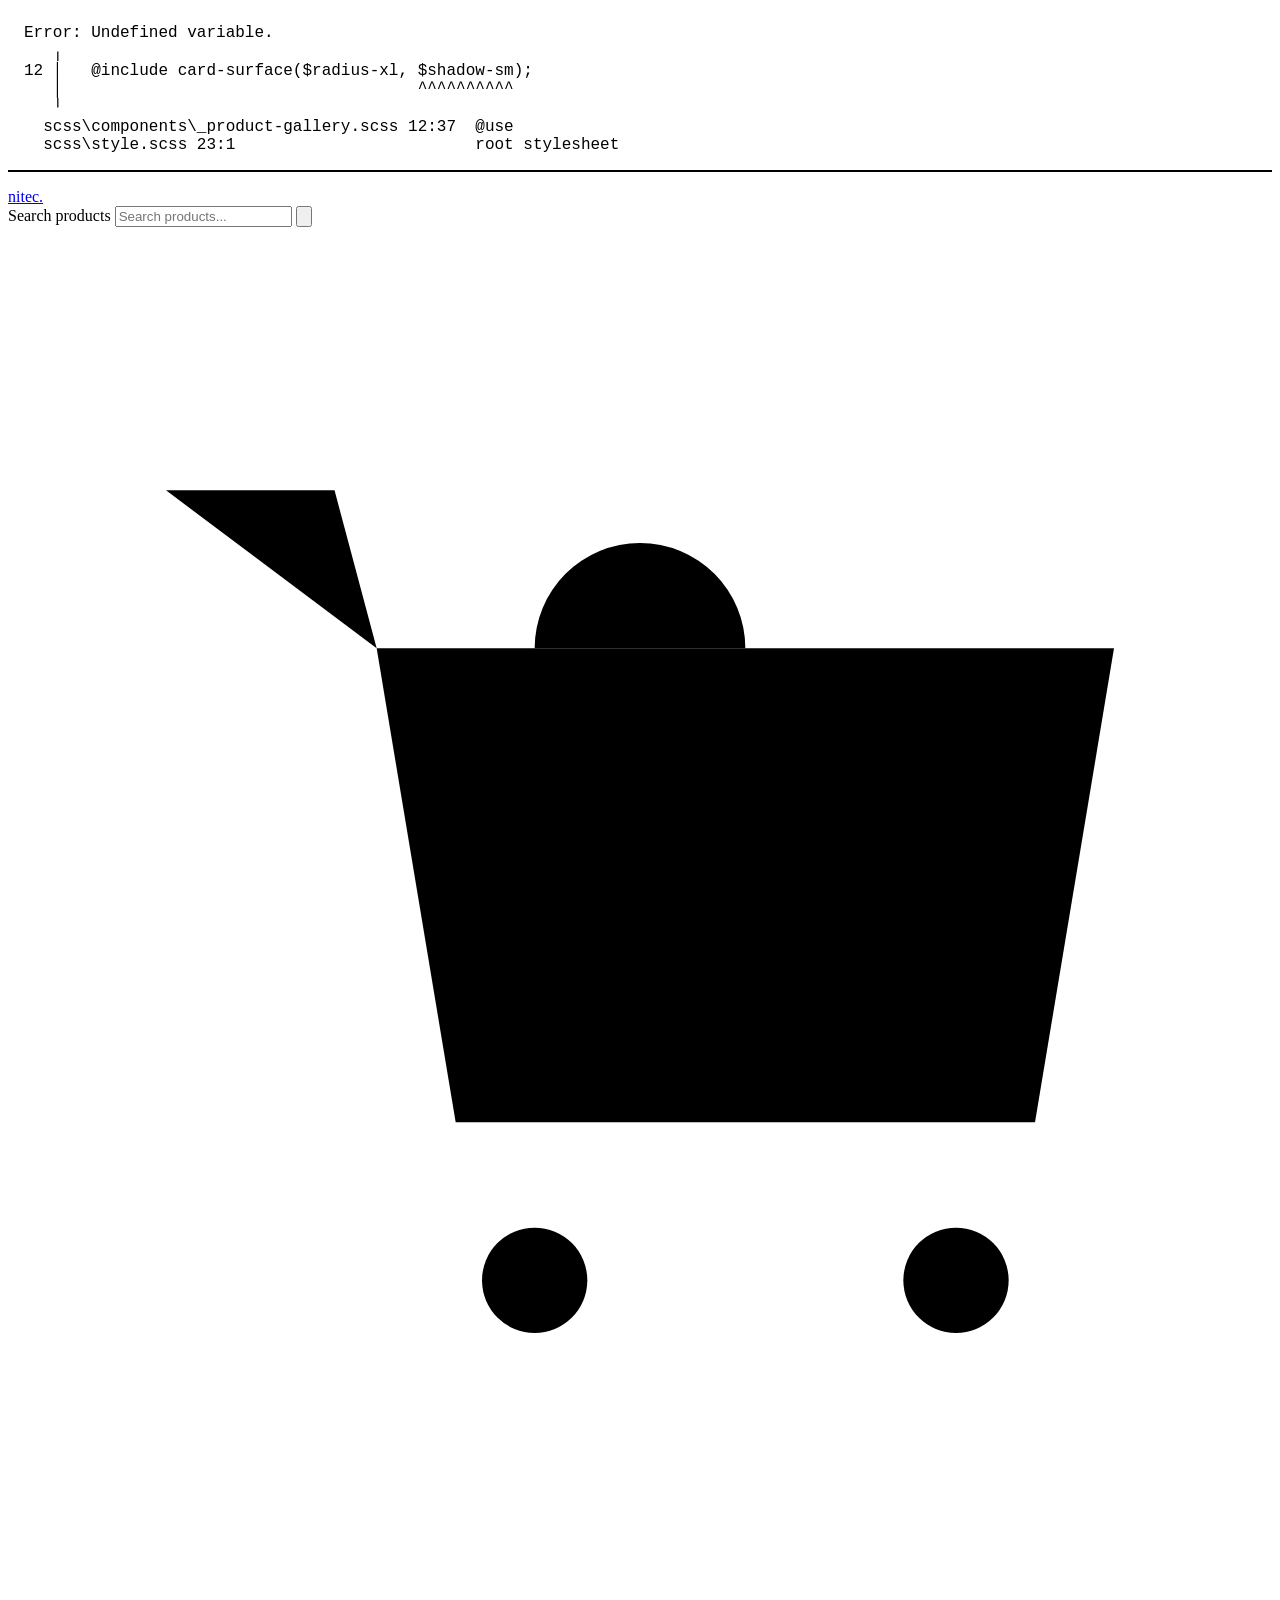
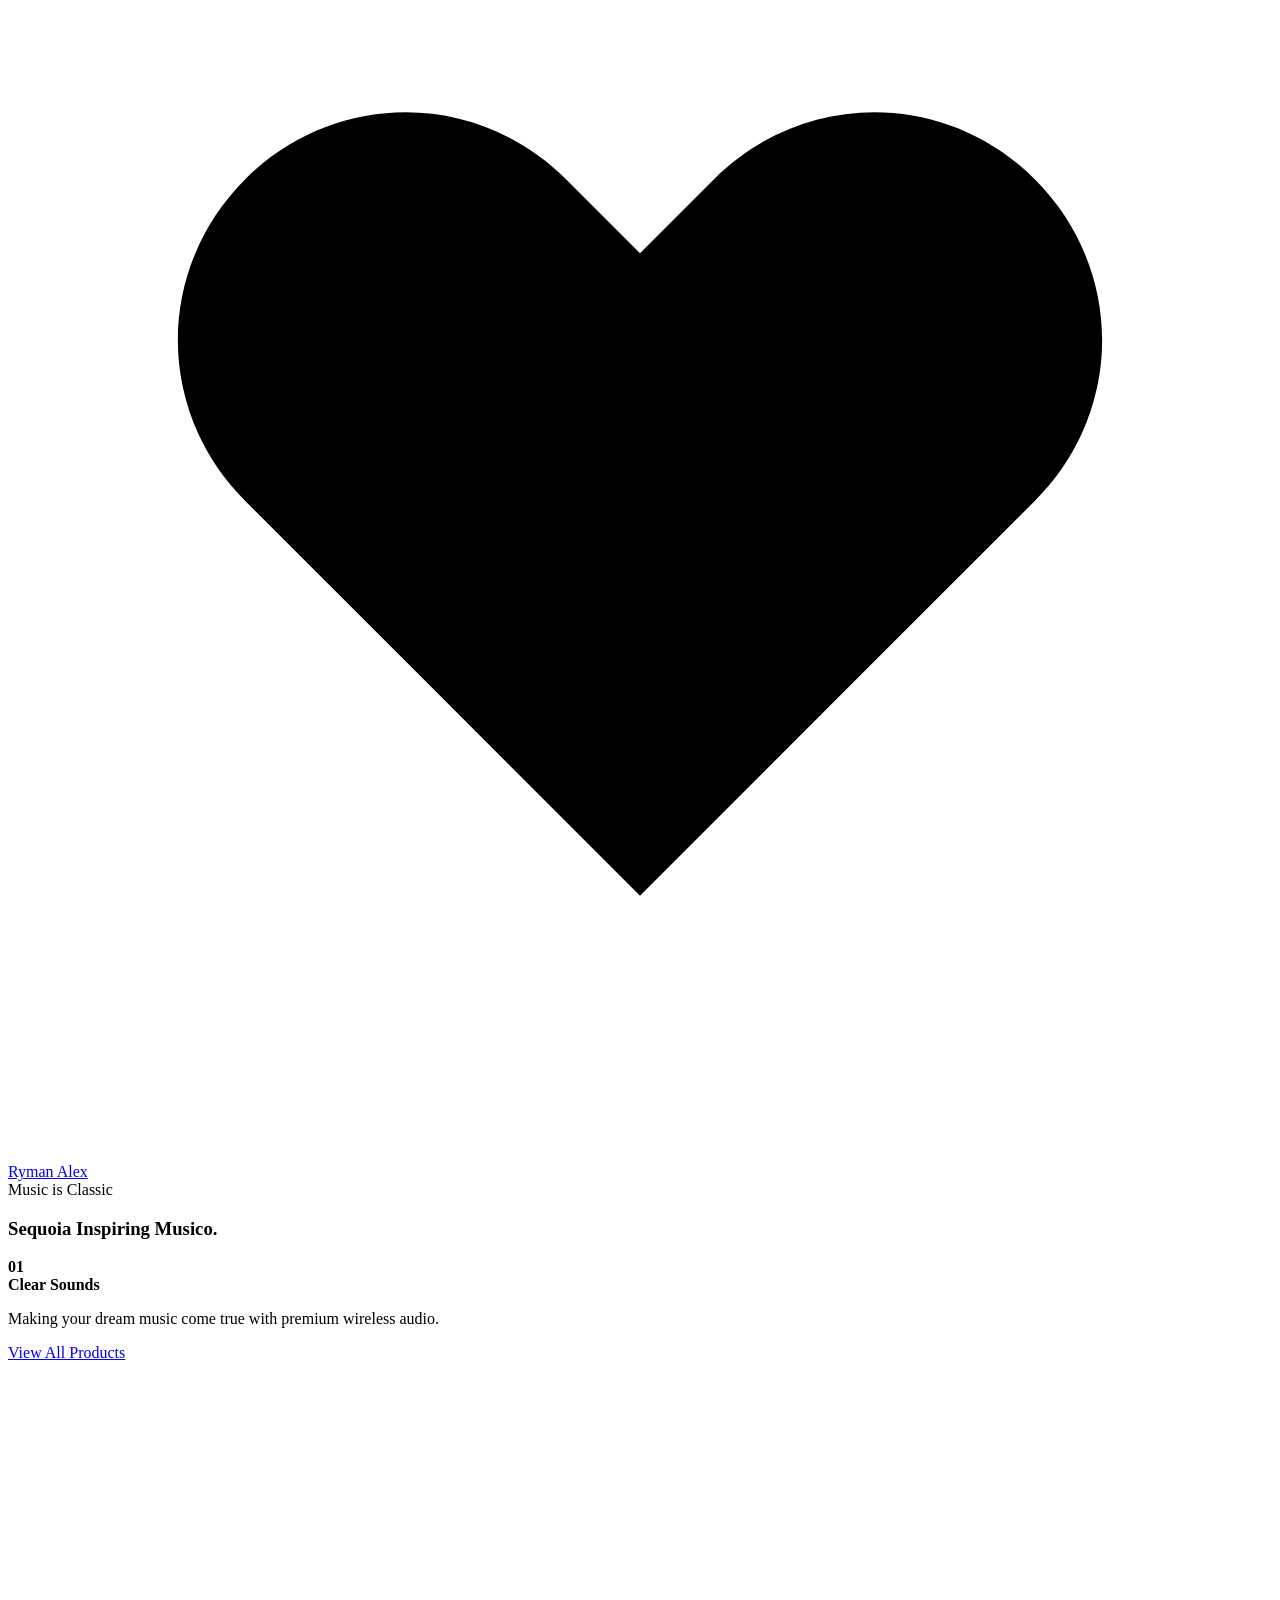
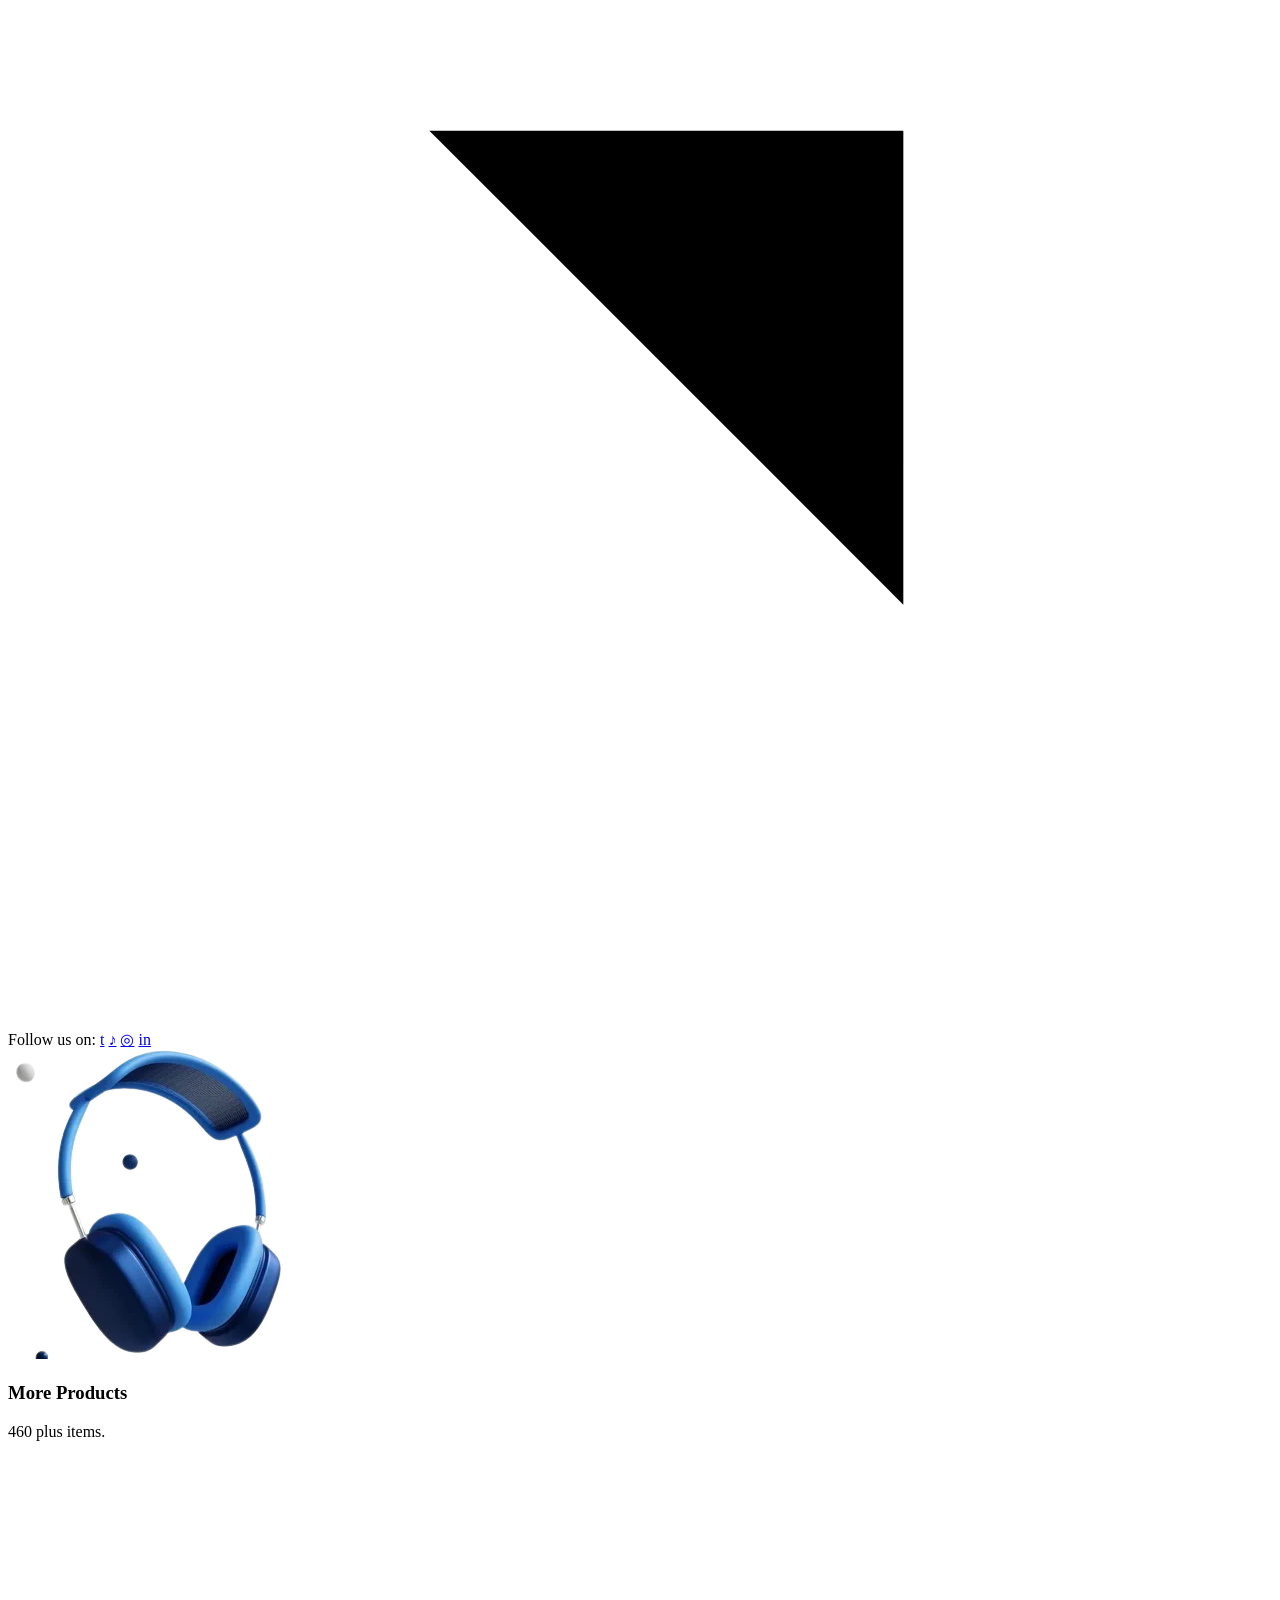
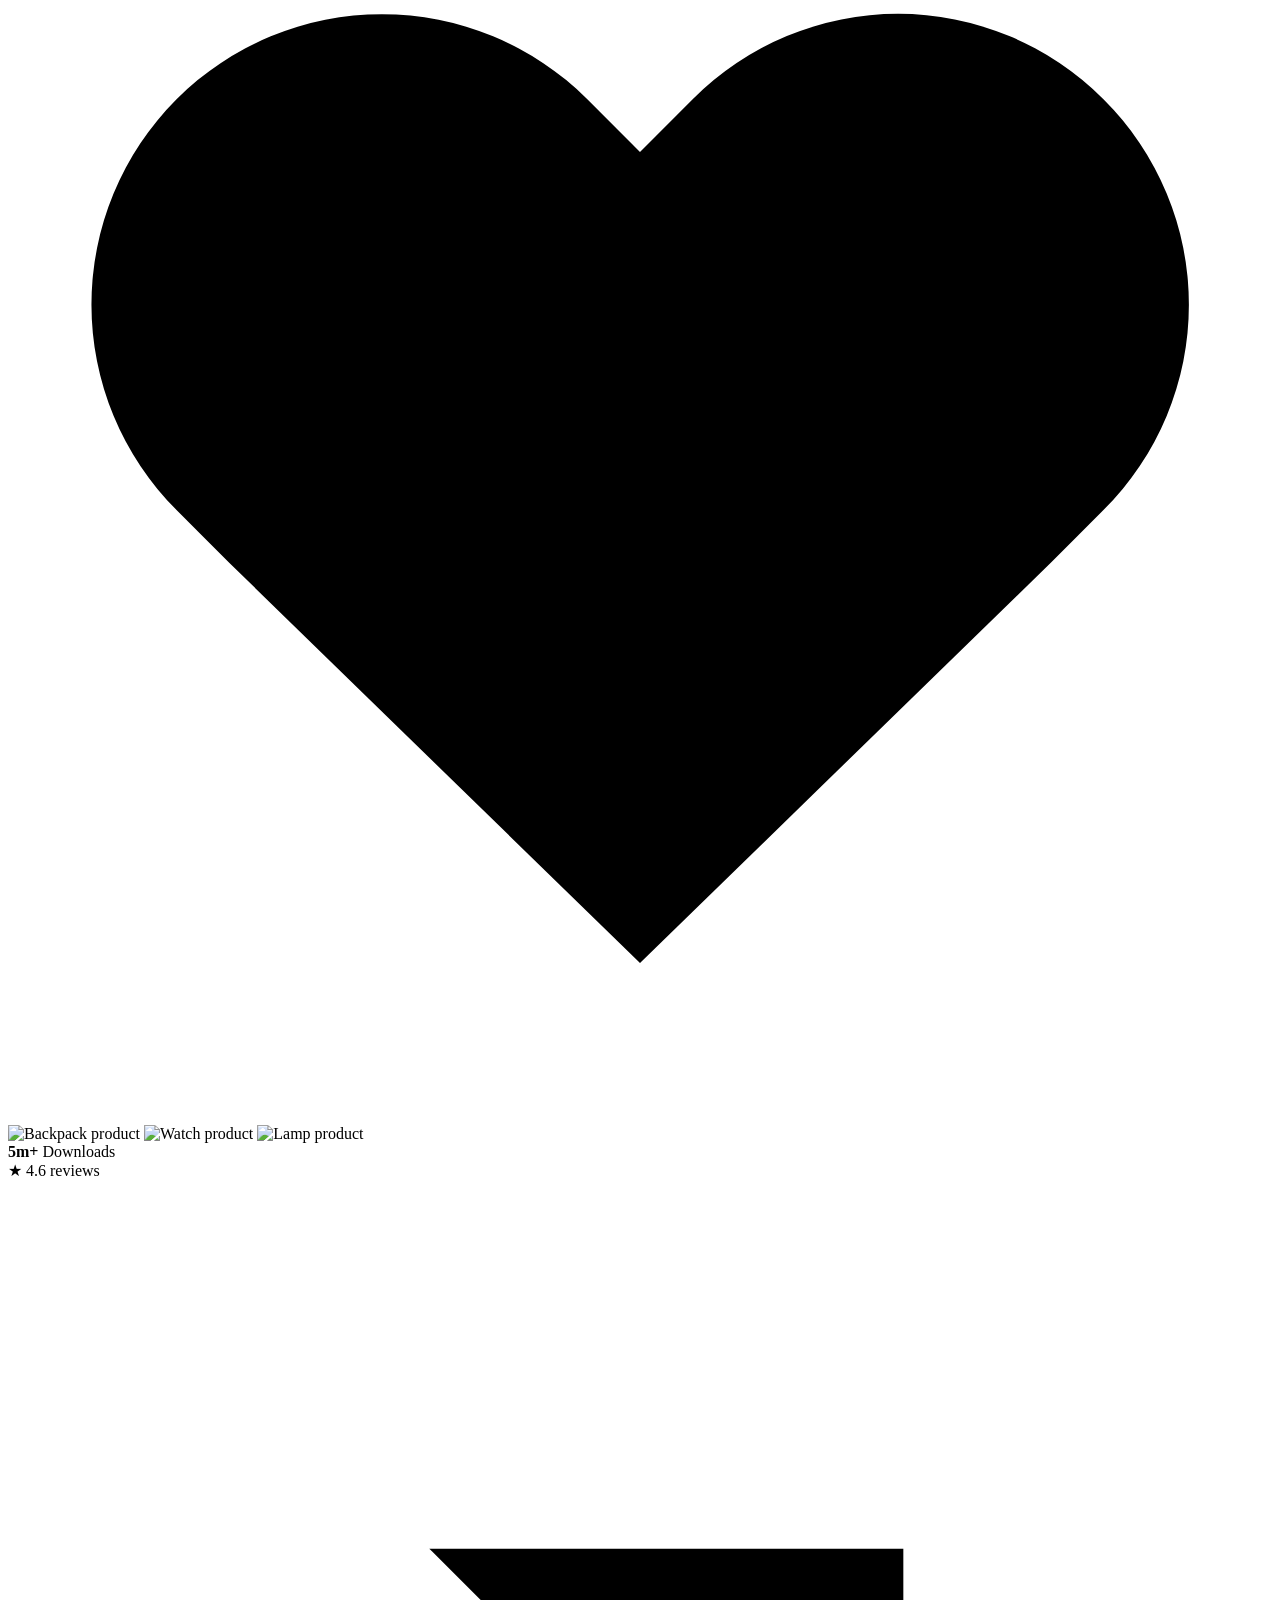
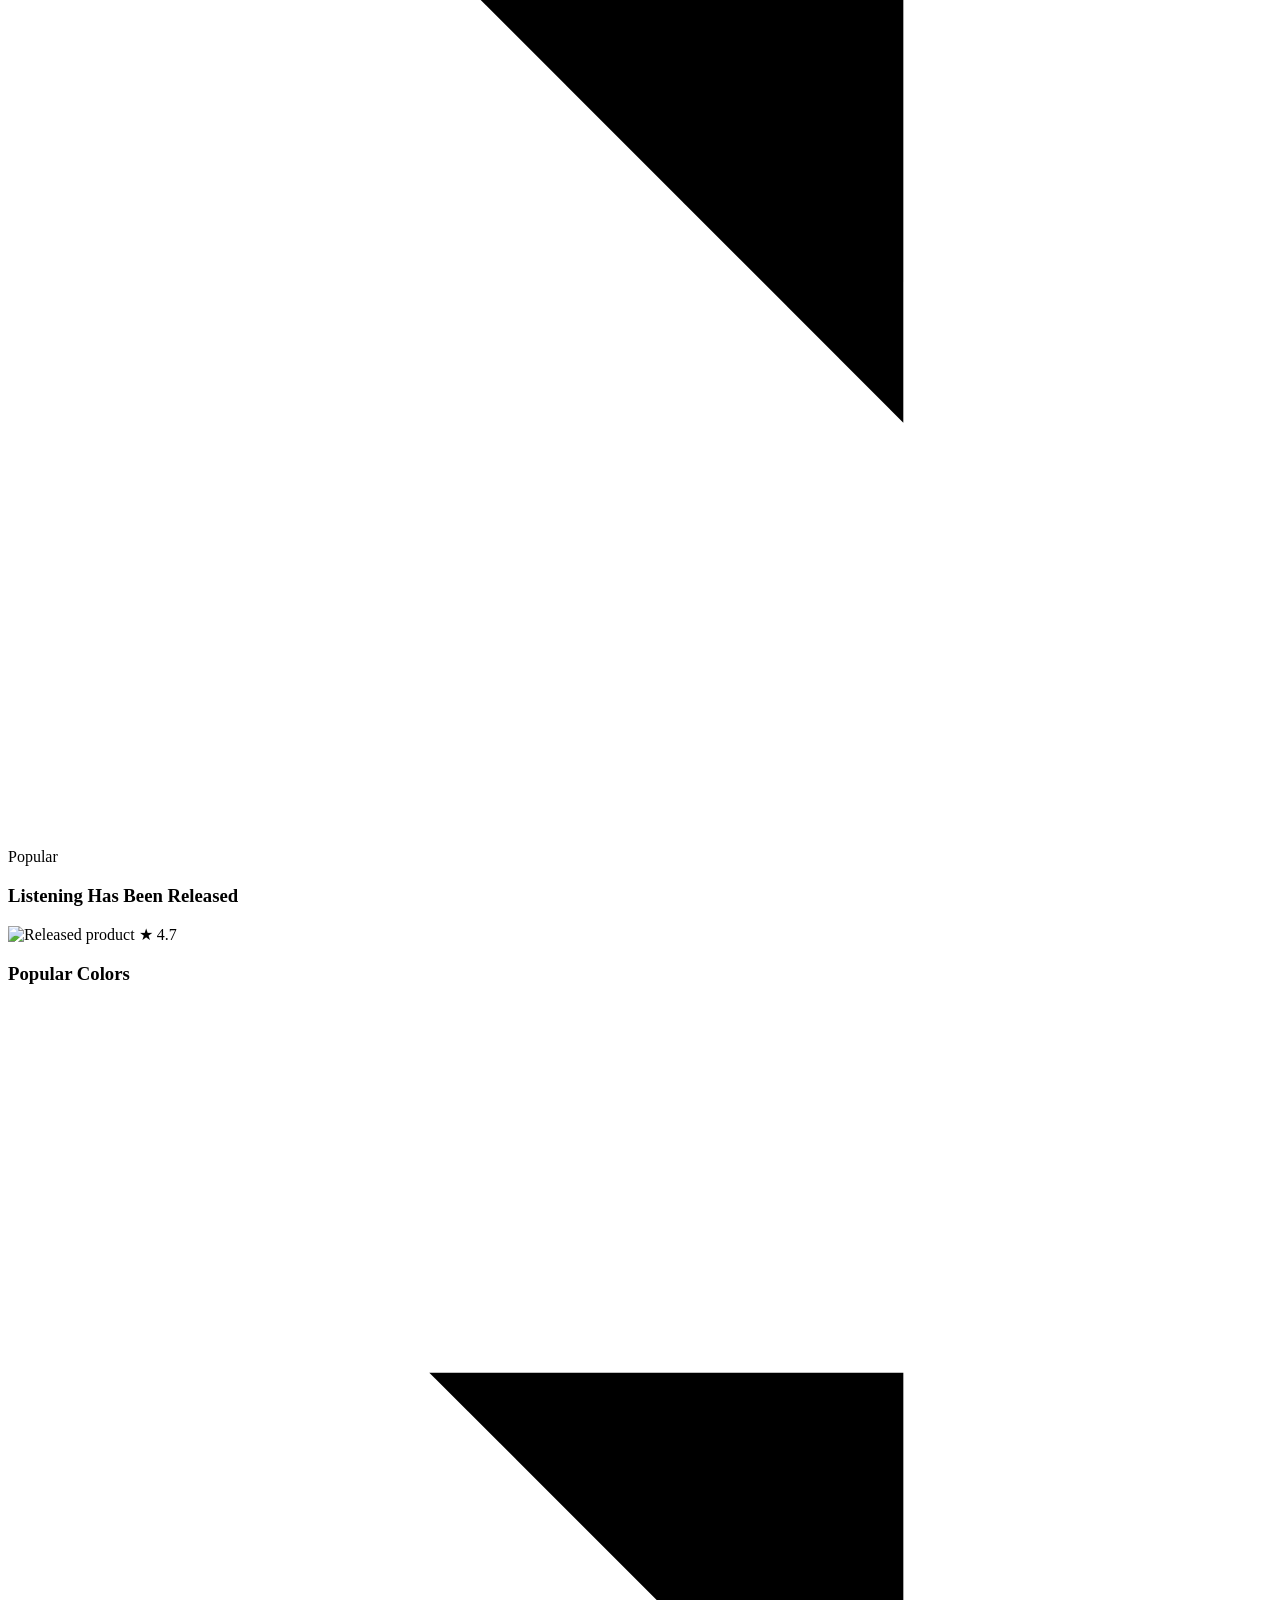
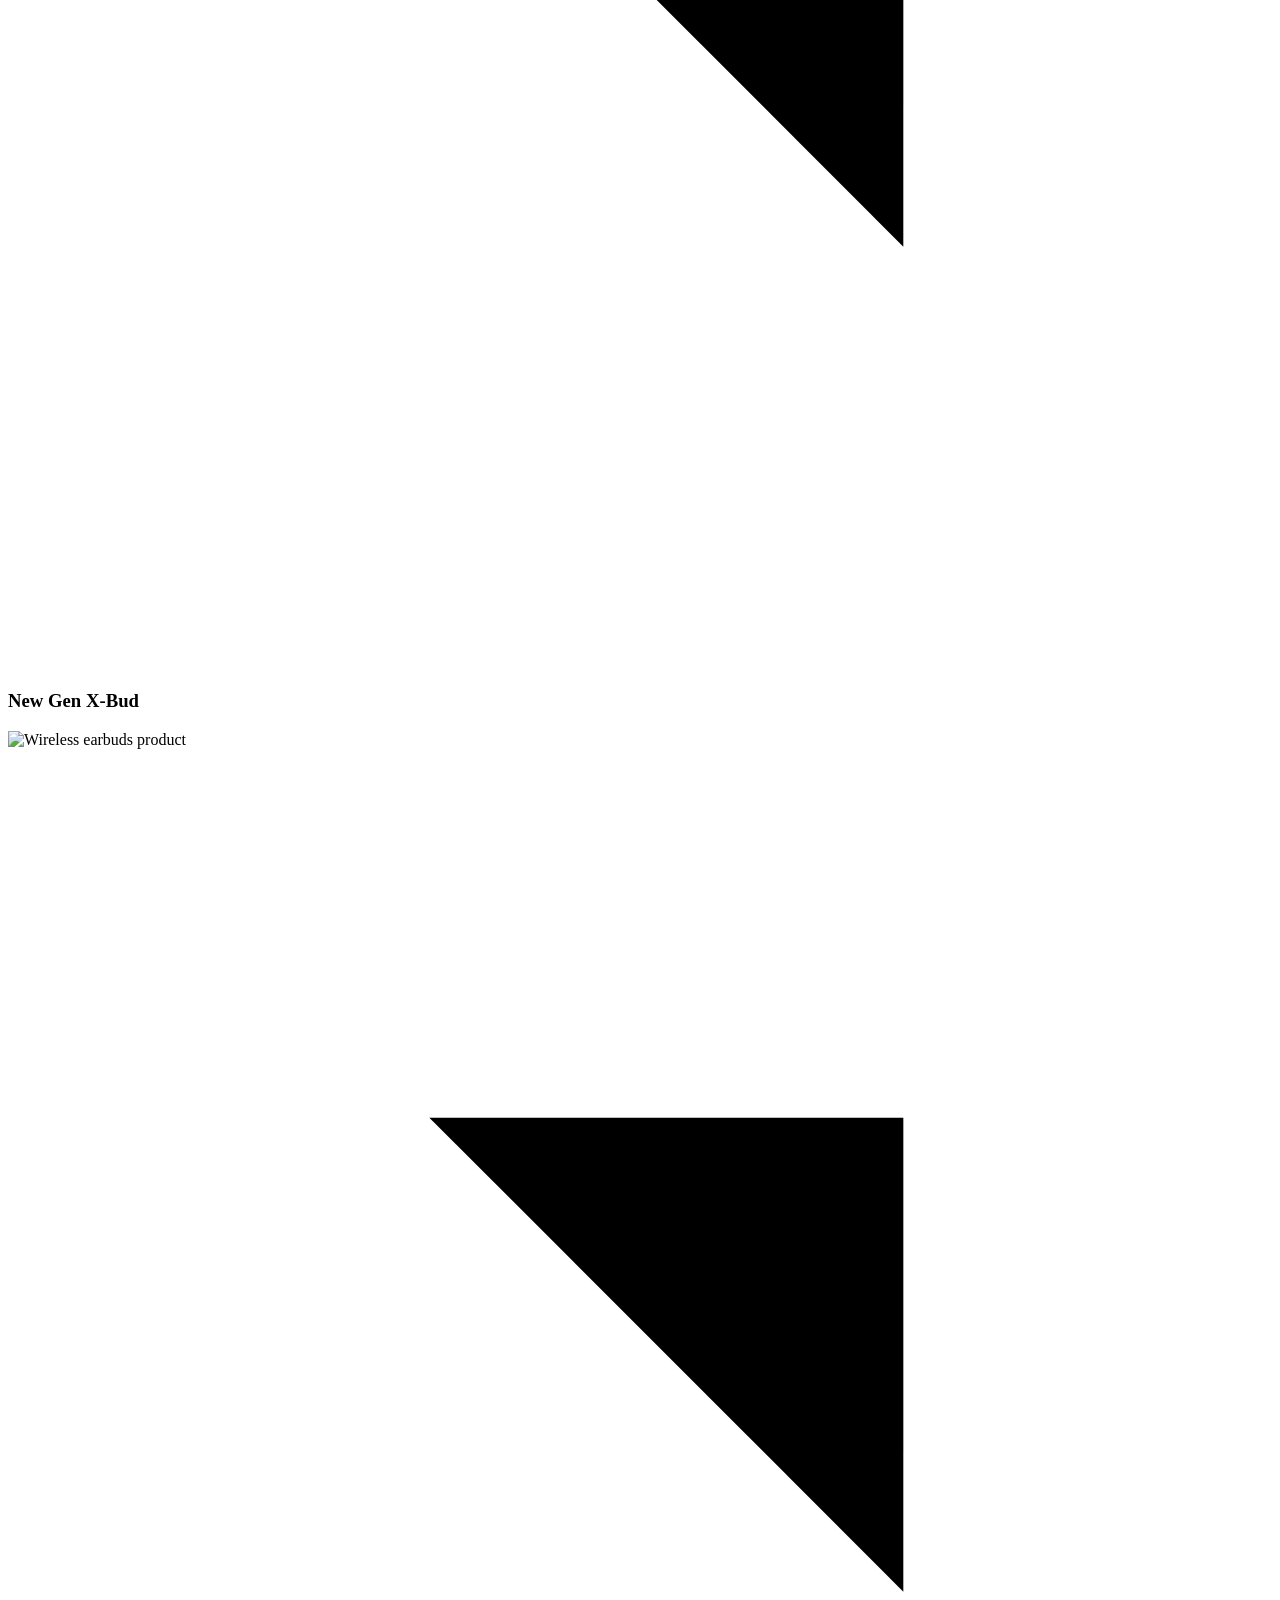
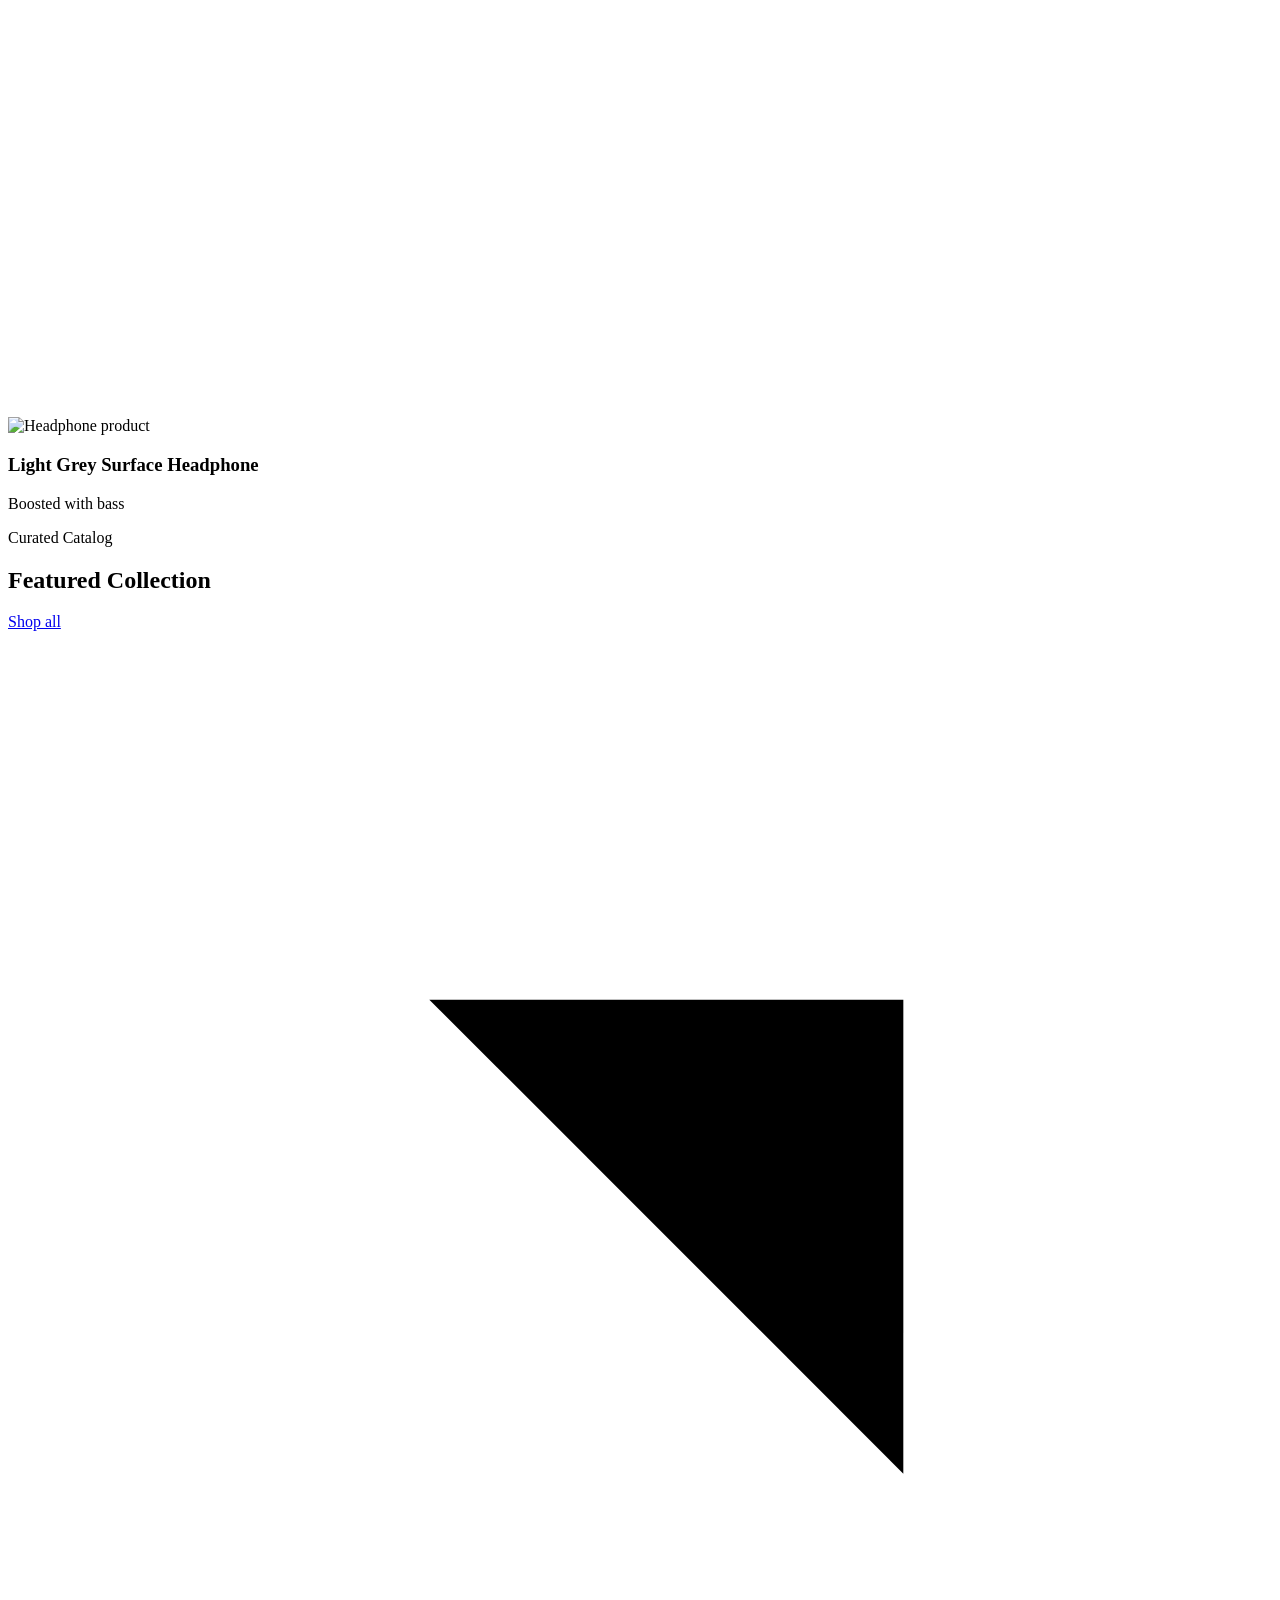
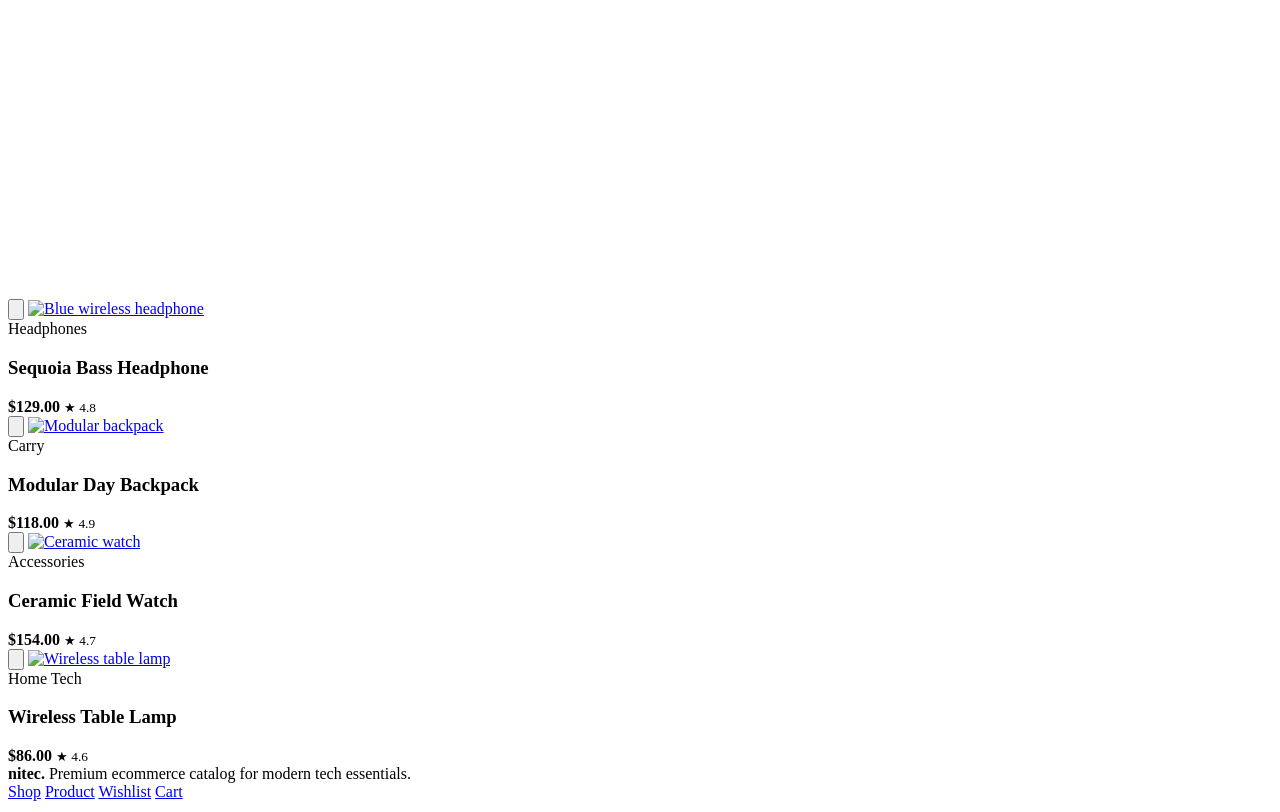
==== commit a7515806: "just updated the file" ====
--- a/index.html
+++ b/index.html
@@ -4,6 +4,11 @@
   <meta charset="utf-8">
   <meta name="viewport" content="width=device-width, initial-scale=1">
   <title>Nitec Store | Premium Ecommerce Catalog</title>
+  <link rel="stylesheet" href="https://cdnjs.cloudflare.com/ajax/libs/Swiper/11.1.4/swiper-bundle.min.css">
+<link rel="stylesheet" href="https://cdn.jsdelivr.net/npm/nouislider@15.7.1/dist/nouislider.min.css">
+<link rel="stylesheet" href="https://cdn.jsdelivr.net/npm/photoswipe@5.4.4/dist/photoswipe.css">
+<link rel="stylesheet" href="https://cdn.jsdelivr.net/npm/aos@2.3.4/dist/aos.css">
+<link rel="stylesheet" href="https://cdn.jsdelivr.net/npm/toastify-js/src/toastify.min.css">
   <link rel="icon" href="favicon.ico">
   <link rel="stylesheet" href="css/style.css">
 </head>
@@ -296,6 +301,20 @@
   </nav>
 </footer>
   </main>
-  <script type="module" src="js/core/app.js"></script>
+  <script src="https://cdnjs.cloudflare.com/ajax/libs/Swiper/11.1.4/swiper-bundle.min.js"></script>
+<script src="https://cdn.jsdelivr.net/npm/gsap@3.12.5/dist/gsap.min.js"></script>
+<script src="https://cdn.jsdelivr.net/npm/gsap@3.12.5/dist/ScrollTrigger.min.js"></script>
+<script src="https://cdn.jsdelivr.net/npm/aos@2.3.4/dist/aos.js"></script>
+<script src="https://cdn.jsdelivr.net/npm/fuse.js@7.0.0/dist/fuse.min.js"></script>
+<script src="https://cdn.jsdelivr.net/npm/nouislider@15.7.1/dist/nouislider.min.js"></script>
+<script src="https://cdn.jsdelivr.net/npm/photoswipe@5.4.4/dist/umd/photoswipe.umd.min.js"></script>
+<script src="https://cdn.jsdelivr.net/npm/photoswipe@5.4.4/dist/umd/photoswipe-lightbox.umd.min.js"></script>
+<script src="https://cdn.jsdelivr.net/npm/sweetalert2@11"></script>
+<script src="https://cdn.jsdelivr.net/npm/toastify-js"></script>
+<script src="https://cdn.jsdelivr.net/npm/countup.js@2.8.0/dist/countUp.umd.js"></script>
+<script src="https://cdn.jsdelivr.net/npm/dayjs@1.11.11/dayjs.min.js"></script>
+<script src="https://cdn.jsdelivr.net/npm/dayjs@1.11.11/plugin/relativeTime.js"></script>
+<script src="https://cdn.jsdelivr.net/npm/lazysizes@5.3.2/lazysizes.min.js" async></script>
+<script type="module" src="js/core/app.js"></script>
 </body>
 </html>
--- a/css/style.css
+++ b/css/style.css
@@ -1,2891 +1,18 @@
-@charset "UTF-8";
-*,
-*::before,
-*::after {
-  box-sizing: border-box;
-}
-
-html {
-  min-height: 100%;
-  scroll-behavior: smooth;
-}
-
-body {
-  min-height: 100%;
-  margin: 0;
-}
-
-img,
-picture,
-video,
-canvas,
-svg {
-  display: block;
-  max-width: 100%;
-}
-
-button,
-input,
-textarea,
-select {
-  font: inherit;
-}
-
-button {
-  border: 0;
-  cursor: pointer;
-}
-
-a {
-  color: inherit;
-  text-decoration: none;
-}
-
-ul,
-ol {
-  margin: 0;
-  padding: 0;
-  list-style: none;
-}
-
-body {
-  min-width: 320px;
-  background: radial-gradient(circle at 15% 12%, rgba(255, 255, 255, 0.72), transparent 26rem), radial-gradient(circle at 78% 18%, rgba(41, 207, 214, 0.24), transparent 30rem), radial-gradient(circle at 70% 86%, rgba(217, 255, 69, 0.22), transparent 28rem), linear-gradient(135deg, #82939a 0%, #dfe8e5 42%, #edf2d8 100%);
-  overflow-x: hidden;
-}
+/* Error: Undefined variable.
+ *    ,
+ * 12 |   @include card-surface($radius-xl, $shadow-sm);
+ *    |                                     ^^^^^^^^^^
+ *    '
+ *   scss\components\_product-gallery.scss 12:37  @use
+ *   scss\style.scss 23:1                         root stylesheet */
 
 body::before {
-  content: "";
-  position: fixed;
-  inset: 0;
-  pointer-events: none;
-  background: linear-gradient(115deg, transparent 0 34%, rgba(255, 255, 255, 0.28) 34.1% 34.22%, transparent 34.3%), linear-gradient(145deg, transparent 0 62%, rgba(255, 255, 255, 0.22) 62.1% 62.22%, transparent 62.3%);
-  opacity: 0.55;
+  font-family: "Source Code Pro", "SF Mono", Monaco, Inconsolata, "Fira Mono",
+      "Droid Sans Mono", monospace, monospace;
+  white-space: pre;
+  display: block;
+  padding: 1em;
+  margin-bottom: 1em;
+  border-bottom: 2px solid black;
+  content: "Error: Undefined variable.\a    \2577 \a 12 \2502    @include card-surface($radius-xl, $shadow-sm);\d\a    \2502                                      ^^^^^^^^^^\a    \2575 \a   scss\\components\\_product-gallery.scss 12:37  @use\a   scss\\style.scss 23:1                         root stylesheet";
 }
-
-main {
-  position: relative;
-  z-index: 1;
-}
-
-.site-shell {
-  width: min(1520px, 100% - clamp(1rem, 3vw, 3rem) * 2);
-  margin: clamp(1rem, 3vw, 3rem) auto;
-  padding: clamp(1rem, 2vw, 1.6rem);
-  border: 1px solid rgba(255, 255, 255, 0.68);
-  border-radius: 54px;
-  background: rgba(238, 246, 239, 0.58);
-  box-shadow: 0 24px 80px rgba(30, 45, 52, 0.18);
-  backdrop-filter: blur(26px);
-}
-
-.glass-card {
-  border: 1px solid rgba(255, 255, 255, 0.68);
-  border-radius: 38px;
-  background: rgba(255, 255, 255, 0.74);
-  box-shadow: 0 18px 48px rgba(25, 38, 44, 0.12);
-  backdrop-filter: blur(22px);
-}
-
-.soft-card {
-  border: 1px solid rgba(8, 11, 13, 0.08);
-  border-radius: 28px;
-  background: rgba(255, 255, 255, 0.92);
-  box-shadow: 0 14px 34px rgba(20, 34, 40, 0.08);
-}
-
-.icon {
-  width: 1.15rem;
-  height: 1.15rem;
-}
-
-.flow > * + * {
-  margin-top: 1rem;
-}
-
-.cluster {
-  display: flex;
-  align-items: center;
-  gap: 0.75rem;
-  flex-wrap: wrap;
-}
-
-.center-between {
-  display: flex;
-  align-items: center;
-  justify-content: space-between;
-  gap: 1rem;
-}
-
-.visually-hidden {
-  position: absolute;
-  width: 1px;
-  height: 1px;
-  overflow: hidden;
-  clip-path: inset(50%);
-  white-space: nowrap;
-}
-
-.container {
-  width: min(1520px, 100% - clamp(1rem, 3vw, 3rem) * 2);
-  margin-inline: auto;
-}
-
-.section {
-  padding-block: clamp(2.5rem, 6vw, 6rem);
-}
-
-.page-grid {
-  display: grid;
-  grid-template-columns: minmax(0, 1fr) 360px;
-  gap: clamp(1rem, 2vw, 1.5rem);
-}
-
-@media (max-width: 980px) {
-  .page-grid {
-    grid-template-columns: 1fr;
-  }
-}
-.navbar {
-  display: grid;
-  grid-template-columns: 170px minmax(220px, 1fr) auto;
-  align-items: center;
-  gap: 1rem;
-  margin-bottom: 1.25rem;
-  padding: 0.75rem;
-  border-radius: 38px;
-  background: rgba(255, 255, 255, 0.46);
-  backdrop-filter: blur(18px);
-}
-
-.navbar__brand {
-  display: inline-flex;
-  align-items: center;
-  gap: 0.5rem;
-  min-height: 4.2rem;
-  padding-inline: 1.25rem;
-  border-radius: 28px;
-  background: rgba(255, 255, 255, 0.54);
-  font-size: 1.35rem;
-  font-weight: 800;
-  letter-spacing: -0.04em;
-}
-
-.navbar__mark {
-  width: 1.8rem;
-  height: 1.8rem;
-  border-radius: 0.45rem;
-  background: #080b0d;
-  position: relative;
-}
-.navbar__mark::after {
-  content: "";
-  position: absolute;
-  inset: 0.45rem 0.3rem 0.3rem 0.9rem;
-  border-top: 0.35rem solid #ffffff;
-  border-left: 0.35rem solid #ffffff;
-}
-
-.navbar__search {
-  min-height: 4.2rem;
-  display: grid;
-  grid-template-columns: 1fr 3.5rem;
-  align-items: center;
-  border-radius: 999px;
-  background: rgba(255, 255, 255, 0.92);
-  box-shadow: inset 0 0 0 1px rgba(8, 11, 13, 0.04);
-}
-.navbar__search input {
-  width: 100%;
-  border: 0;
-  outline: 0;
-  background: transparent;
-  padding-left: 1.5rem;
-  color: #080b0d;
-}
-.navbar__search input::placeholder {
-  color: rgba(8, 11, 13, 0.72);
-}
-
-.navbar__search-btn {
-  width: 3.1rem;
-  height: 3.1rem;
-  margin-right: 0;
-}
-
-.site-header {
-  position: relative;
-  z-index: 5;
-}
-
-.btn {
-  min-height: 4.2rem;
-  display: inline-flex;
-  align-items: center;
-  justify-content: center;
-  gap: 0.75rem;
-  padding: 0 1rem 0 2rem;
-  border-radius: 999px;
-  font-weight: 800;
-  letter-spacing: -0.02em;
-  transition: transform 260ms ease, box-shadow 260ms ease, background 260ms ease;
-}
-.btn:hover {
-  transform: translateY(-2px);
-}
-
-.btn--accent {
-  background: #d9ff45;
-  color: #080b0d;
-  box-shadow: 0 16px 34px rgba(217, 255, 69, 0.34);
-}
-
-.btn--dark {
-  background: #080b0d;
-  color: #ffffff;
-  box-shadow: 0 12px 28px rgba(8, 11, 13, 0.14);
-}
-
-.btn__icon {
-  width: 3.25rem;
-  height: 3.25rem;
-  display: grid;
-  place-items: center;
-  margin-right: -0.65rem;
-  border-radius: 50%;
-  background: #080b0d;
-  color: #ffffff;
-}
-
-.icon-btn {
-  width: 4.2rem;
-  height: 4.2rem;
-  display: grid;
-  place-items: center;
-  border-radius: 50%;
-  background: rgba(255, 255, 255, 0.92);
-  color: #080b0d;
-  box-shadow: 0 12px 28px rgba(20, 34, 40, 0.08);
-  transition: transform 260ms ease, color 260ms ease;
-}
-.icon-btn:hover {
-  transform: translateY(-2px);
-  color: #ff3f45;
-}
-
-.card {
-  position: relative;
-  overflow: hidden;
-  border: 1px solid rgba(255, 255, 255, 0.68);
-  border-radius: 38px;
-  background: rgba(255, 255, 255, 0.74);
-  box-shadow: 0 18px 48px rgba(25, 38, 44, 0.12);
-  backdrop-filter: blur(22px);
-}
-
-.card--compact {
-  border-radius: 28px;
-}
-
-.card__arrow {
-  position: absolute;
-  right: 1.25rem;
-  top: 1.25rem;
-  width: 3.4rem;
-  height: 3.4rem;
-  display: grid;
-  place-items: center;
-  border-radius: 50%;
-  background: rgba(255, 255, 255, 0.92);
-  color: #080b0d;
-  box-shadow: 0 14px 30px rgba(20, 34, 40, 0.12);
-}
-
-.stat-pill {
-  display: inline-flex;
-  align-items: center;
-  gap: 0.5rem;
-  min-height: 2.6rem;
-  padding-inline: 1rem;
-  border-radius: 999px;
-  background: rgba(255, 255, 255, 0.92);
-  color: #6d747c;
-  font-size: 0.95rem;
-  font-weight: 650;
-}
-
-.color-dots {
-  display: flex;
-  align-items: center;
-  gap: 1rem;
-}
-
-.color-dot {
-  width: 3.2rem;
-  height: 3.2rem;
-  display: grid;
-  place-items: center;
-  border-radius: 50%;
-  background: rgba(255, 255, 255, 0.92);
-  box-shadow: 0 12px 24px rgba(20, 34, 40, 0.12);
-}
-.color-dot::before {
-  content: "";
-  width: 1.9rem;
-  height: 1.9rem;
-  border-radius: 50%;
-  background: var(--dot-color);
-  box-shadow: inset 0 0 0 2px rgba(255, 255, 255, 0.62);
-}
-
-.product-tile {
-  position: relative;
-  min-height: 18rem;
-  padding: 1.5rem;
-  overflow: hidden;
-  border-radius: 38px;
-  background: rgba(255, 255, 255, 0.74);
-  box-shadow: 0 18px 48px rgba(25, 38, 44, 0.12);
-  backdrop-filter: blur(22px);
-}
-.product-tile h3 {
-  max-width: 12rem;
-  position: relative;
-  z-index: 2;
-}
-.product-tile p {
-  position: relative;
-  z-index: 2;
-  margin-top: 0.5rem;
-}
-
-.product-tile__image {
-  position: absolute;
-  right: 0;
-  bottom: 0;
-  width: min(72%, 19rem);
-  height: 72%;
-  object-fit: contain;
-}
-
-.product-tile__rating {
-  position: absolute;
-  right: 1.25rem;
-  bottom: 1.25rem;
-  z-index: 3;
-  display: inline-flex;
-  align-items: center;
-  gap: 0.25rem;
-  padding: 0.5rem 0.75rem;
-  border-radius: 999px;
-  background: rgba(255, 255, 255, 0.92);
-  font-weight: 800;
-}
-
-.home-layout {
-  display: grid;
-  grid-template-columns: minmax(0, 1fr) minmax(18rem, 0.32fr);
-  gap: 1.25rem;
-}
-
-.hero-showcase {
-  min-height: clamp(34rem, 66vh, 46rem);
-  padding: clamp(1.8rem, 4vw, 3.8rem);
-  display: grid;
-  grid-template-columns: minmax(20rem, 0.9fr) minmax(20rem, 1.1fr);
-  align-items: center;
-  gap: 1.5rem;
-  border-radius: 38px;
-  background: radial-gradient(circle at 76% 38%, rgba(41, 207, 214, 0.16), transparent 18rem), linear-gradient(135deg, rgba(255, 255, 255, 0.94), rgba(249, 255, 249, 0.76));
-}
-
-.hero-showcase__content {
-  align-self: stretch;
-  display: flex;
-  flex-direction: column;
-  justify-content: space-between;
-  gap: 2.5rem;
-  position: relative;
-  z-index: 2;
-}
-
-.hero-showcase__kicker {
-  width: max-content;
-  display: inline-flex;
-  align-items: center;
-  gap: 0.5rem;
-  padding: 0.5rem 1rem;
-  border-radius: 999px;
-  background: rgba(255, 255, 255, 0.92);
-  color: #6d747c;
-  font-weight: 650;
-}
-
-.hero-showcase__title {
-  max-width: 42rem;
-}
-
-.hero-showcase__meta {
-  display: grid;
-  grid-template-columns: 13rem minmax(12rem, 18rem);
-  align-items: center;
-  gap: 1.25rem;
-  margin-block: 1rem 2rem;
-}
-
-.hero-showcase__number {
-  color: transparent;
-  -webkit-text-stroke: 1.4px rgba(8, 11, 13, 0.36);
-  font-size: clamp(3rem, 5vw, 4.8rem);
-  line-height: 1;
-  font-weight: 800;
-}
-
-.hero-showcase__line {
-  height: 1px;
-  background: linear-gradient(90deg, transparent, rgba(8, 11, 13, 0.35));
-}
-
-.hero-showcase__note {
-  display: grid;
-  gap: 0.25rem;
-}
-.hero-showcase__note strong {
-  font-size: 1.2rem;
-}
-
-.hero-showcase__social {
-  display: flex;
-  align-items: center;
-  gap: 0.75rem;
-  color: #6d747c;
-}
-.hero-showcase__social span {
-  margin-right: 0.5rem;
-}
-.hero-showcase__social a {
-  width: 2.7rem;
-  height: 2.7rem;
-  display: grid;
-  place-items: center;
-  border-radius: 50%;
-  background: rgba(255, 255, 255, 0.92);
-  font-weight: 800;
-}
-
-.hero-showcase__visual {
-  position: relative;
-  min-height: 31rem;
-  display: grid;
-  place-items: center;
-}
-
-.hero-showcase__halo {
-  position: absolute;
-  width: min(32rem, 88%);
-  aspect-ratio: 1;
-  border: 1px solid rgba(8, 11, 13, 0.11);
-  border-radius: 50%;
-}
-.hero-showcase__halo::before, .hero-showcase__halo::after {
-  content: "";
-  position: absolute;
-  width: 1.15rem;
-  height: 1.15rem;
-  border-radius: 50%;
-  background: #1767d8;
-  box-shadow: 0 16px 32px rgba(23, 103, 216, 0.38);
-}
-.hero-showcase__halo::before {
-  left: 4rem;
-  bottom: 3rem;
-}
-.hero-showcase__halo::after {
-  right: 2rem;
-  top: 7rem;
-}
-
-.hero-showcase__product {
-  position: relative;
-  z-index: 2;
-  width: min(32rem, 92%);
-  filter: drop-shadow(0 34px 44px rgba(10, 35, 66, 0.26));
-}
-
-.hero-showcase__float {
-  position: absolute;
-  border-radius: 50%;
-  background: linear-gradient(135deg, #ffffff, #9aa3aa);
-  box-shadow: 0 14px 30px rgba(20, 34, 40, 0.16);
-}
-.hero-showcase__float--one {
-  width: 1.8rem;
-  height: 1.8rem;
-  left: 9%;
-  top: 21%;
-}
-.hero-showcase__float--two {
-  width: 0.95rem;
-  height: 0.95rem;
-  right: 19%;
-  top: 16%;
-}
-
-.home-sidebar {
-  display: grid;
-  gap: 1.25rem;
-}
-
-.color-panel {
-  padding: 1.5rem;
-}
-.color-panel h3 {
-  margin-bottom: 1.25rem;
-}
-
-.side-feature {
-  min-height: 17.5rem;
-  padding: 1.5rem;
-}
-.side-feature img {
-  position: absolute;
-  right: 0;
-  bottom: 0;
-  width: 76%;
-  height: 72%;
-  object-fit: contain;
-}
-
-.tall-feature {
-  min-height: 31rem;
-  padding: 1.5rem;
-  display: flex;
-  align-items: flex-end;
-}
-.tall-feature img {
-  position: absolute;
-  inset: 0 0 auto auto;
-  width: 100%;
-  height: 74%;
-  object-fit: cover;
-}
-.tall-feature .tall-feature__copy {
-  position: relative;
-  z-index: 2;
-  max-width: 16rem;
-}
-
-.home-lower-grid {
-  display: grid;
-  grid-template-columns: 1.25fr 0.8fr 1.7fr;
-  gap: 1.25rem;
-  margin-top: 1.25rem;
-}
-
-.mini-products {
-  padding: 1.25rem;
-}
-.mini-products h3 {
-  margin-bottom: 0.25rem;
-}
-
-.mini-products__row {
-  display: grid;
-  grid-template-columns: repeat(3, 1fr);
-  gap: 0.75rem;
-  margin-top: 1.5rem;
-}
-.mini-products__row img {
-  aspect-ratio: 1;
-  object-fit: cover;
-  border-radius: 20px;
-  background: rgba(255, 255, 255, 0.7);
-}
-
-.download-card {
-  padding: 1.5rem;
-  display: grid;
-  place-items: center;
-  text-align: center;
-}
-
-.download-card__avatars {
-  display: flex;
-  justify-content: center;
-  margin-bottom: -0.7rem;
-}
-.download-card__avatars span {
-  width: 3rem;
-  height: 3rem;
-  border: 3px solid #ffffff;
-  border-radius: 50%;
-  background: linear-gradient(135deg, #ff8a1d, #1767d8);
-  margin-left: -0.7rem;
-}
-.download-card__avatars span:first-child {
-  margin-left: 0;
-}
-
-.download-card__circle {
-  width: 10rem;
-  height: 10rem;
-  display: grid;
-  place-items: center;
-  border-radius: 50%;
-  background: #1767d8;
-  color: #ffffff;
-}
-.download-card__circle strong {
-  display: block;
-  font-size: 2.4rem;
-  line-height: 1;
-}
-.download-card__circle span {
-  color: rgba(255, 255, 255, 0.76);
-}
-
-.release-card {
-  min-height: 17.5rem;
-  padding: 1.5rem;
-}
-.release-card img {
-  position: absolute;
-  right: 0;
-  bottom: 0;
-  width: 58%;
-  height: 92%;
-  object-fit: contain;
-}
-.release-card h3 {
-  max-width: 16rem;
-  margin-top: 1.25rem;
-}
-
-@media (max-width: 1180px) {
-  .home-layout,
-  .home-lower-grid {
-    grid-template-columns: 1fr;
-  }
-  .home-sidebar {
-    grid-template-columns: repeat(3, 1fr);
-  }
-  .tall-feature {
-    min-height: 17.5rem;
-  }
-}
-@media (max-width: 900px) {
-  .hero-showcase {
-    grid-template-columns: 1fr;
-  }
-  .hero-showcase__meta {
-    grid-template-columns: 1fr;
-  }
-  .hero-showcase__line {
-    display: none;
-  }
-  .home-sidebar {
-    grid-template-columns: 1fr;
-  }
-}
-/* Professional polish fixes for hero homepage */
-.neo-nav {
-  grid-template-columns: 160px minmax(260px, 1fr) auto;
-  min-height: 86px;
-}
-
-.neo-brand {
-  justify-content: center;
-  min-height: 58px;
-  padding-inline: 18px;
-}
-
-.neo-brand__mark {
-  position: relative;
-  flex: 0 0 auto;
-}
-
-.neo-brand__mark::after {
-  content: "";
-  position: absolute;
-  inset: 7px 5px 5px 11px;
-  border-top: 5px solid #fff;
-  border-left: 5px solid #fff;
-}
-
-.neo-search {
-  min-height: 58px;
-  grid-template-columns: 1fr 48px;
-}
-
-.neo-search button {
-  width: 42px;
-  height: 42px;
-  margin-right: 6px;
-  box-shadow: 0 10px 24px rgba(8, 11, 13, 0.18);
-}
-
-.neo-actions {
-  align-self: stretch;
-  align-items: center;
-}
-
-.neo-icon {
-  width: 58px;
-  height: 58px;
-  color: #080b0d;
-  transition: transform 220ms ease, box-shadow 220ms ease, color 220ms ease;
-}
-
-.neo-icon svg,
-.neo-arrow svg,
-.neo-search svg,
-.neo-cta svg {
-  width: 21px;
-  height: 21px;
-  fill: none;
-  stroke: currentColor;
-  stroke-width: 2.35;
-  stroke-linecap: round;
-  stroke-linejoin: round;
-}
-
-.neo-icon:hover,
-.neo-arrow:hover {
-  transform: translateY(-2px);
-  box-shadow: 0 18px 38px rgba(25, 38, 44, 0.16);
-}
-
-.neo-icon--heart {
-  color: #ff3f45;
-}
-
-.neo-user {
-  min-height: 58px;
-  padding-left: 20px;
-  font-size: 0.95rem;
-}
-
-.neo-user__avatar {
-  width: 44px;
-  height: 44px;
-  box-shadow: inset 0 0 0 3px rgba(255, 255, 255, 0.8);
-}
-
-.neo-arrow {
-  width: 50px;
-  height: 50px;
-  color: #080b0d;
-  transition: transform 220ms ease, box-shadow 220ms ease;
-}
-
-.neo-card {
-  background: linear-gradient(145deg, rgba(255, 255, 255, 0.86), rgba(255, 255, 255, 0.58));
-}
-
-.neo-hero {
-  background: radial-gradient(circle at 70% 44%, rgba(41, 207, 214, 0.18), transparent 18rem), linear-gradient(135deg, rgba(255, 255, 255, 0.96), rgba(249, 255, 249, 0.78));
-}
-
-.neo-hero__media img {
-  width: min(560px, 96%);
-  max-height: 480px;
-  object-fit: contain;
-}
-
-.neo-mini-feature,
-.neo-tall-feature,
-.neo-release {
-  isolation: isolate;
-}
-
-.neo-mini-feature img,
-.neo-tall-feature img,
-.neo-release img,
-.neo-more__grid img {
-  object-fit: contain;
-  object-position: center;
-}
-
-.neo-mini-feature img {
-  right: 8px;
-  bottom: 6px;
-  width: 68%;
-  height: 68%;
-}
-
-.neo-tall-feature img {
-  top: 26px;
-  left: 0;
-  right: 0;
-  width: 100%;
-  height: 62%;
-  padding: 10px;
-}
-
-.neo-release img {
-  right: 18px;
-  bottom: 6px;
-  width: 52%;
-  height: 78%;
-}
-
-.neo-more__grid img {
-  padding: 10px;
-  background: rgba(255, 255, 255, 0.72);
-}
-
-.neo-swatches span {
-  box-shadow: 0 12px 26px rgba(25, 38, 44, 0.12);
-}
-
-.neo-swatches span::before {
-  box-shadow: inset 0 0 0 3px rgba(255, 255, 255, 0.72);
-}
-
-.neo-card h2,
-.neo-more h2,
-.neo-release h2 {
-  font-weight: 800;
-}
-
-.neo-downloads__circle {
-  box-shadow: 0 18px 38px rgba(23, 103, 216, 0.24);
-}
-
-@media (max-width: 860px) {
-  .neo-nav {
-    grid-template-columns: 1fr auto;
-  }
-  .neo-actions {
-    justify-content: flex-end;
-  }
-  .neo-icon {
-    width: 50px;
-    height: 50px;
-  }
-}
-/* Product image fallback polish */
-.neo-hero__media img,
-.neo-mini-feature img,
-.neo-tall-feature img,
-.neo-release img,
-.neo-more__grid img {
-  transition: transform 320ms ease, filter 320ms ease;
-}
-
-.neo-hero__media:hover img,
-.neo-mini-feature:hover img,
-.neo-tall-feature:hover img,
-.neo-release:hover img,
-.neo-more__grid img:hover {
-  transform: translateY(-4px) scale(1.02);
-}
-
-.neo-mini-feature::before,
-.neo-tall-feature::before,
-.neo-release::before {
-  content: "";
-  position: absolute;
-  inset: auto 18px 18px auto;
-  width: 42%;
-  aspect-ratio: 1;
-  border-radius: 50%;
-  background: radial-gradient(circle, rgba(41, 207, 214, 0.22), transparent 68%);
-  z-index: 0;
-}
-
-.neo-tall-feature::before {
-  inset: 36px 20px auto auto;
-  width: 62%;
-}
-
-.neo-release::before {
-  inset: auto 26px 14px auto;
-  width: 48%;
-}
-
-.neo-mini-feature h2,
-.neo-tall-feature div,
-.neo-release h2,
-.neo-release .neo-pill,
-.neo-release b {
-  position: relative;
-  z-index: 2;
-}
-
-.neo-mini-feature img,
-.neo-tall-feature img,
-.neo-release img {
-  z-index: 1;
-}
-
-.neo-more__grid img {
-  min-height: 86px;
-  border: 1px solid rgba(8, 11, 13, 0.04);
-  box-shadow: inset 0 0 0 1px rgba(255, 255, 255, 0.5);
-}
-
-/* Featured collection */
-.neo-featured {
-  margin-top: 32px;
-  padding: clamp(24px, 3vw, 38px);
-  border: 1px solid rgba(255, 255, 255, 0.66);
-  border-radius: 38px;
-  background: rgba(255, 255, 255, 0.42);
-  backdrop-filter: blur(22px);
-}
-
-.neo-section-head {
-  display: flex;
-  align-items: flex-end;
-  justify-content: space-between;
-  gap: 20px;
-  margin-bottom: 24px;
-}
-
-.neo-section-head h2 {
-  margin: 12px 0 0;
-  font-size: clamp(2rem, 4vw, 4rem);
-  line-height: 0.95;
-  letter-spacing: -0.055em;
-}
-
-.neo-section-link {
-  min-height: 48px;
-  display: inline-flex;
-  align-items: center;
-  gap: 10px;
-  padding: 0 18px;
-  border-radius: 999px;
-  background: rgba(255, 255, 255, 0.86);
-  font-weight: 800;
-  box-shadow: 0 14px 32px rgba(25, 38, 44, 0.1);
-}
-
-.neo-section-link svg {
-  width: 18px;
-  height: 18px;
-  fill: none;
-  stroke: currentColor;
-  stroke-width: 2.35;
-  stroke-linecap: round;
-  stroke-linejoin: round;
-}
-
-.neo-product-grid {
-  display: grid;
-  grid-template-columns: repeat(4, minmax(0, 1fr));
-  gap: 18px;
-}
-
-.neo-product-card {
-  position: relative;
-  overflow: hidden;
-  border: 1px solid rgba(255, 255, 255, 0.72);
-  border-radius: 30px;
-  background: linear-gradient(145deg, rgba(255, 255, 255, 0.9), rgba(255, 255, 255, 0.58));
-  box-shadow: 0 18px 50px rgba(25, 38, 44, 0.1);
-  transition: transform 260ms ease, box-shadow 260ms ease;
-}
-
-.neo-product-card:hover {
-  transform: translateY(-5px);
-  box-shadow: 0 26px 60px rgba(25, 38, 44, 0.16);
-}
-
-.neo-product-card__wish {
-  position: absolute;
-  top: 16px;
-  right: 16px;
-  z-index: 3;
-  width: 46px;
-  height: 46px;
-  display: grid;
-  place-items: center;
-  border-radius: 50%;
-  background: rgba(255, 255, 255, 0.92);
-  color: #ff3f45;
-  box-shadow: 0 12px 28px rgba(25, 38, 44, 0.12);
-}
-
-.neo-product-card__wish svg {
-  width: 19px;
-  height: 19px;
-  fill: none;
-  stroke: currentColor;
-  stroke-width: 2.35;
-  stroke-linecap: round;
-  stroke-linejoin: round;
-}
-
-.neo-product-card__media {
-  min-height: 230px;
-  display: grid;
-  place-items: center;
-  padding: 32px;
-  background: radial-gradient(circle at 50% 52%, rgba(41, 207, 214, 0.2), transparent 58%), rgba(255, 255, 255, 0.28);
-}
-
-.neo-product-card__media img {
-  width: 100%;
-  max-height: 180px;
-  object-fit: contain;
-  filter: drop-shadow(0 18px 24px rgba(10, 35, 66, 0.14));
-  transition: transform 320ms ease;
-}
-
-.neo-product-card:hover .neo-product-card__media img {
-  transform: scale(1.05);
-}
-
-.neo-product-card__body {
-  padding: 20px;
-}
-
-.neo-product-card__body span {
-  display: block;
-  margin-bottom: 8px;
-  color: #6d747c;
-  font-size: 0.85rem;
-  font-weight: 800;
-  text-transform: uppercase;
-  letter-spacing: 0.04em;
-}
-
-.neo-product-card__body h3 {
-  margin: 0;
-  min-height: 52px;
-  font-size: 1.18rem;
-  line-height: 1.15;
-  letter-spacing: -0.035em;
-}
-
-.neo-product-card__meta {
-  display: flex;
-  align-items: center;
-  justify-content: space-between;
-  gap: 12px;
-  margin-top: 18px;
-}
-
-.neo-product-card__meta strong {
-  font-size: 1.12rem;
-}
-
-.neo-product-card__meta small {
-  padding: 7px 10px;
-  border-radius: 999px;
-  background: rgba(255, 255, 255, 0.88);
-  color: #6d747c;
-  font-weight: 800;
-}
-
-@media (max-width: 1100px) {
-  .neo-product-grid {
-    grid-template-columns: repeat(2, minmax(0, 1fr));
-  }
-}
-@media (max-width: 620px) {
-  .neo-section-head {
-    align-items: flex-start;
-    flex-direction: column;
-  }
-  .neo-product-grid {
-    grid-template-columns: 1fr;
-  }
-}
-/* Premium navbar correction */
-.neo-nav {
-  min-height: 86px;
-  grid-template-columns: 172px minmax(280px, 1fr) auto;
-  align-items: center;
-  gap: 14px;
-  padding: 14px;
-  border-radius: 38px;
-  background: rgba(255, 255, 255, 0.34);
-  box-shadow: inset 0 0 0 1px rgba(255, 255, 255, 0.5);
-}
-
-.neo-brand {
-  min-height: 64px;
-  justify-content: center;
-  padding: 0 22px;
-  border-radius: 30px;
-  background: linear-gradient(145deg, rgba(255, 255, 255, 0.96), rgba(255, 255, 255, 0.62));
-  box-shadow: 0 16px 34px rgba(25, 38, 44, 0.08);
-  font-size: 1.18rem;
-}
-
-.neo-brand__mark {
-  width: 26px;
-  height: 26px;
-  border-radius: 7px;
-  position: relative;
-}
-
-.neo-brand__mark::after {
-  content: "";
-  position: absolute;
-  left: 9px;
-  top: 7px;
-  width: 9px;
-  height: 9px;
-  border-top: 5px solid #fff;
-  border-left: 5px solid #fff;
-}
-
-.neo-search {
-  min-height: 64px;
-  grid-template-columns: 1fr 54px;
-  background: linear-gradient(145deg, rgba(255, 255, 255, 0.98), rgba(255, 255, 255, 0.78));
-  box-shadow: inset 0 0 0 1px rgba(8, 11, 13, 0.035), 0 16px 34px rgba(25, 38, 44, 0.07);
-}
-
-.neo-search input {
-  font-size: 0.96rem;
-  font-weight: 500;
-}
-
-.neo-search button {
-  width: 46px;
-  height: 46px;
-  margin-right: 6px;
-  background: #080b0d;
-  box-shadow: 0 12px 26px rgba(8, 11, 13, 0.22);
-}
-
-.neo-actions {
-  gap: 12px;
-}
-
-.neo-icon {
-  width: 64px;
-  height: 64px;
-  background: linear-gradient(145deg, rgba(255, 255, 255, 0.98), rgba(255, 255, 255, 0.74));
-  box-shadow: 0 16px 34px rgba(25, 38, 44, 0.09);
-  color: #080b0d;
-}
-
-.neo-icon--heart {
-  color: #ff3f45;
-}
-
-.neo-icon svg {
-  width: 22px;
-  height: 22px;
-  stroke-width: 2.45;
-}
-
-.neo-user {
-  min-height: 64px;
-  gap: 14px;
-  padding: 8px 10px 8px 22px;
-  background: linear-gradient(145deg, rgba(255, 255, 255, 0.98), rgba(255, 255, 255, 0.76));
-  box-shadow: 0 16px 34px rgba(25, 38, 44, 0.09);
-  font-size: 0.96rem;
-  font-weight: 750;
-}
-
-.neo-user__avatar {
-  width: 48px;
-  height: 48px;
-  background: radial-gradient(circle at 35% 25%, #ffd09b, transparent 28%), linear-gradient(135deg, #ff8a1d, #1767d8);
-  box-shadow: inset 0 0 0 3px rgba(255, 255, 255, 0.82), 0 10px 22px rgba(25, 38, 44, 0.16);
-}
-
-.neo-icon,
-.neo-user,
-.neo-brand,
-.neo-search button {
-  transition: transform 220ms ease, box-shadow 220ms ease;
-}
-
-.neo-icon:hover,
-.neo-user:hover,
-.neo-brand:hover,
-.neo-search button:hover {
-  transform: translateY(-2px);
-  box-shadow: 0 22px 44px rgba(25, 38, 44, 0.15);
-}
-
-@media (max-width: 900px) {
-  .neo-nav {
-    grid-template-columns: 1fr auto;
-  }
-  .neo-search {
-    grid-column: 1/-1;
-    order: 3;
-  }
-  .neo-user {
-    display: none;
-  }
-  .neo-icon {
-    width: 54px;
-    height: 54px;
-  }
-}
-/* Premium hero correction */
-.neo-hero {
-  min-height: 620px;
-  padding: clamp(34px, 4.5vw, 68px);
-  grid-template-columns: minmax(360px, 0.88fr) minmax(420px, 1.12fr);
-  background: radial-gradient(circle at 72% 48%, rgba(41, 207, 214, 0.18), transparent 20rem), radial-gradient(circle at 88% 18%, rgba(255, 255, 255, 0.72), transparent 14rem), linear-gradient(135deg, rgba(255, 255, 255, 0.97), rgba(249, 255, 249, 0.76));
-}
-
-.neo-hero::before {
-  content: "";
-  position: absolute;
-  inset: 0;
-  background: linear-gradient(135deg, transparent 0 36%, rgba(255, 255, 255, 0.35) 36.1% 36.3%, transparent 36.4%), linear-gradient(135deg, transparent 0 62%, rgba(255, 255, 255, 0.28) 62.1% 62.3%, transparent 62.4%);
-  pointer-events: none;
-}
-
-.neo-hero__copy {
-  padding-top: 12px;
-}
-
-.neo-kicker {
-  min-height: 38px;
-  align-items: center;
-  gap: 8px;
-  padding-inline: 18px;
-  font-size: 0.95rem;
-}
-
-.neo-kicker::before {
-  content: "◈";
-  color: #080b0d;
-  font-size: 0.8rem;
-}
-
-.neo-hero h1 {
-  max-width: 620px;
-  margin-top: 28px;
-  font-size: clamp(3.6rem, 6.3vw, 6.8rem);
-  line-height: 0.9;
-  letter-spacing: -0.065em;
-  font-weight: 900;
-}
-
-.neo-hero__story {
-  grid-template-columns: 78px minmax(110px, 170px) minmax(220px, 290px);
-  margin: 26px 0 46px;
-}
-
-.neo-hero__story strong {
-  font-size: clamp(3.2rem, 4.4vw, 4.9rem);
-  -webkit-text-stroke: 1.5px rgba(8, 11, 13, 0.34);
-}
-
-.neo-hero__story p {
-  font-size: 1.02rem;
-  line-height: 1.35;
-}
-
-.neo-cta {
-  min-height: 70px;
-  padding-left: 30px;
-  font-size: 1.02rem;
-}
-
-.neo-cta:hover {
-  transform: translateY(-3px);
-  box-shadow: 0 24px 46px rgba(217, 255, 69, 0.42);
-}
-
-.neo-social {
-  margin-top: auto;
-  padding-top: 28px;
-}
-
-.neo-social span {
-  font-size: 0.98rem;
-}
-
-.neo-social a {
-  color: #6d747c;
-  box-shadow: 0 10px 22px rgba(25, 38, 44, 0.07);
-  transition: transform 220ms ease, color 220ms ease;
-}
-
-.neo-social a:hover {
-  transform: translateY(-2px);
-  color: #080b0d;
-}
-
-.neo-hero__media {
-  min-height: 500px;
-}
-
-.neo-orbit {
-  width: min(540px, 92%);
-  border-color: rgba(8, 11, 13, 0.15);
-}
-
-.neo-orbit::before,
-.neo-orbit::after {
-  content: "";
-  position: absolute;
-  border-radius: 50%;
-  background: rgba(255, 255, 255, 0.88);
-  box-shadow: 0 14px 30px rgba(25, 38, 44, 0.14);
-}
-
-.neo-orbit::before {
-  width: 54px;
-  height: 54px;
-  left: 42%;
-  bottom: -27px;
-}
-
-.neo-orbit::after {
-  width: 18px;
-  height: 18px;
-  right: 16%;
-  top: 7%;
-}
-
-.neo-hero__media img {
-  width: min(600px, 98%);
-  max-height: 520px;
-  filter: drop-shadow(0 38px 42px rgba(10, 35, 66, 0.28)) drop-shadow(0 4px 14px rgba(23, 103, 216, 0.16));
-}
-
-.neo-dot--one {
-  width: 17px;
-  height: 17px;
-  left: 12%;
-  bottom: 18%;
-}
-
-.neo-dot--two {
-  width: 28px;
-  height: 28px;
-  left: 12%;
-  top: 19%;
-}
-
-.neo-dot--three {
-  width: 17px;
-  height: 17px;
-  right: 14%;
-  top: 29%;
-}
-
-@media (max-width: 980px) {
-  .neo-hero {
-    grid-template-columns: 1fr;
-  }
-  .neo-hero__media {
-    min-height: 420px;
-  }
-}
-/* Premium right sidebar cards */
-.neo-sidebar {
-  grid-template-rows: auto 1fr 1.45fr;
-}
-
-.neo-colors {
-  padding: 26px;
-  min-height: 132px;
-}
-
-.neo-colors h2 {
-  font-size: 1.45rem;
-  margin-bottom: 18px;
-}
-
-.neo-swatches {
-  align-items: center;
-  justify-content: space-between;
-  gap: 10px;
-}
-
-.neo-swatches span {
-  width: 52px;
-  height: 52px;
-  background: linear-gradient(145deg, rgba(255, 255, 255, 0.98), rgba(255, 255, 255, 0.7));
-  box-shadow: 0 14px 28px rgba(25, 38, 44, 0.12), inset 0 0 0 1px rgba(255, 255, 255, 0.7);
-  transition: transform 220ms ease, box-shadow 220ms ease;
-}
-
-.neo-swatches span:hover {
-  transform: translateY(-3px);
-  box-shadow: 0 20px 36px rgba(25, 38, 44, 0.16), inset 0 0 0 1px rgba(255, 255, 255, 0.8);
-}
-
-.neo-swatches span::before {
-  width: 30px;
-  height: 30px;
-  box-shadow: inset 0 0 0 3px rgba(255, 255, 255, 0.75), 0 6px 12px rgba(8, 11, 13, 0.12);
-}
-
-.neo-mini-feature {
-  min-height: 270px;
-  padding: 28px;
-  background: radial-gradient(circle at 80% 65%, rgba(41, 207, 214, 0.22), transparent 42%), linear-gradient(145deg, rgba(255, 255, 255, 0.9), rgba(255, 255, 255, 0.58));
-}
-
-.neo-mini-feature h2 {
-  max-width: 150px;
-  position: relative;
-  z-index: 2;
-}
-
-.neo-mini-feature::after {
-  content: "Wireless audio";
-  position: absolute;
-  left: 28px;
-  bottom: 24px;
-  z-index: 3;
-  padding: 8px 12px;
-  border-radius: 999px;
-  background: rgba(255, 255, 255, 0.84);
-  color: #6d747c;
-  font-size: 0.78rem;
-  font-weight: 800;
-  box-shadow: 0 10px 24px rgba(25, 38, 44, 0.1);
-}
-
-.neo-mini-feature img {
-  right: -4px;
-  bottom: 8px;
-  width: 76%;
-  height: 76%;
-  padding: 10px;
-}
-
-.neo-tall-feature {
-  min-height: 438px;
-  padding: 28px;
-  background: radial-gradient(circle at 62% 28%, rgba(255, 255, 255, 0.96), transparent 26%), radial-gradient(circle at 72% 42%, rgba(41, 207, 214, 0.18), transparent 38%), linear-gradient(145deg, rgba(255, 255, 255, 0.88), rgba(255, 255, 255, 0.54));
-}
-
-.neo-tall-feature img {
-  top: 20px;
-  height: 66%;
-  padding: 0 16px;
-  filter: drop-shadow(0 24px 34px rgba(25, 38, 44, 0.16));
-}
-
-.neo-tall-feature div {
-  max-width: 250px;
-  padding-top: 18px;
-}
-
-.neo-tall-feature h2 {
-  font-size: 1.65rem;
-}
-
-.neo-tall-feature p {
-  font-size: 0.95rem;
-  font-weight: 650;
-}
-
-.neo-tall-feature::after {
-  content: "Boosted bass";
-  position: absolute;
-  left: 28px;
-  top: 28px;
-  z-index: 3;
-  padding: 8px 12px;
-  border-radius: 999px;
-  background: rgba(255, 255, 255, 0.82);
-  color: #6d747c;
-  font-size: 0.78rem;
-  font-weight: 800;
-}
-
-.neo-arrow {
-  background: linear-gradient(145deg, rgb(255, 255, 255), rgba(255, 255, 255, 0.74));
-  box-shadow: 0 14px 30px rgba(25, 38, 44, 0.12);
-}
-
-.neo-arrow:hover {
-  background: #080b0d;
-  color: #fff;
-}
-
-@media (max-width: 1180px) {
-  .neo-sidebar {
-    grid-template-columns: 1fr 1fr 1fr;
-    grid-template-rows: auto;
-  }
-  .neo-colors,
-  .neo-mini-feature,
-  .neo-tall-feature {
-    min-height: 260px;
-  }
-}
-@media (max-width: 760px) {
-  .neo-sidebar {
-    grid-template-columns: 1fr;
-  }
-  .neo-colors {
-    min-height: auto;
-  }
-  .neo-tall-feature {
-    min-height: 390px;
-  }
-}
-/* Premium bottom card correction */
-.neo-bottom {
-  grid-template-columns: 1.18fr 0.78fr 1.55fr;
-  align-items: stretch;
-}
-
-.neo-bottom .neo-card {
-  min-height: 244px;
-}
-
-.neo-more {
-  padding: 24px;
-}
-
-.neo-card__head h2 {
-  font-size: 1.45rem;
-}
-
-.neo-card__head p {
-  font-weight: 650;
-}
-
-.neo-more .neo-icon {
-  width: 56px;
-  height: 56px;
-  flex: 0 0 auto;
-}
-
-.neo-more__grid {
-  gap: 14px;
-  margin-top: 30px;
-}
-
-.neo-more__grid img {
-  min-height: 112px;
-  padding: 14px;
-  border-radius: 24px;
-  background: radial-gradient(circle at 50% 42%, rgba(41, 207, 214, 0.16), transparent 56%), rgba(255, 255, 255, 0.72);
-  filter: drop-shadow(0 14px 20px rgba(25, 38, 44, 0.1));
-}
-
-.neo-downloads {
-  padding: 24px;
-  background: radial-gradient(circle at 50% 48%, rgba(23, 103, 216, 0.18), transparent 64%), linear-gradient(145deg, rgba(255, 255, 255, 0.9), rgba(255, 255, 255, 0.58));
-}
-
-.neo-avatars {
-  margin-bottom: -14px;
-  position: relative;
-  z-index: 2;
-}
-
-.neo-avatars span {
-  width: 52px;
-  height: 52px;
-  background: radial-gradient(circle at 35% 25%, rgba(255, 255, 255, 0.86), transparent 25%), linear-gradient(135deg, #ff8a1d, #1767d8);
-  box-shadow: 0 12px 24px rgba(25, 38, 44, 0.12);
-}
-
-.neo-avatars span:nth-child(2) {
-  background: radial-gradient(circle at 35% 25%, rgba(255, 255, 255, 0.86), transparent 25%), linear-gradient(135deg, #111827, #ff8a1d);
-}
-
-.neo-avatars span:nth-child(3) {
-  background: radial-gradient(circle at 35% 25%, rgba(255, 255, 255, 0.86), transparent 25%), linear-gradient(135deg, #29cfd6, #1767d8);
-}
-
-.neo-downloads__circle {
-  width: 158px;
-  height: 158px;
-  margin-inline: auto;
-  background: radial-gradient(circle at 35% 26%, rgba(255, 255, 255, 0.22), transparent 26%), linear-gradient(145deg, #1767d8, #2f7df0);
-}
-
-.neo-downloads__circle strong {
-  font-size: 2.55rem;
-  line-height: 1;
-}
-
-.neo-downloads__circle span {
-  display: block;
-  margin-top: 6px;
-  color: rgba(255, 255, 255, 0.78);
-  font-weight: 650;
-}
-
-.neo-downloads p {
-  width: max-content;
-  margin: 14px auto 0;
-  padding: 9px 14px;
-  border-radius: 999px;
-  background: rgba(255, 255, 255, 0.88);
-  color: #080b0d;
-  font-size: 0.9rem;
-  font-weight: 800;
-}
-
-.neo-release {
-  padding: 24px;
-  background: radial-gradient(circle at 78% 52%, rgba(41, 207, 214, 0.18), transparent 46%), linear-gradient(145deg, rgba(255, 255, 255, 0.9), rgba(255, 255, 255, 0.58));
-}
-
-.neo-release .neo-pill {
-  position: relative;
-  z-index: 3;
-}
-
-.neo-release h2 {
-  position: relative;
-  z-index: 3;
-  max-width: 270px;
-  margin-top: 24px;
-  font-size: 1.65rem;
-}
-
-.neo-release img {
-  right: 18px;
-  bottom: -4px;
-  width: 54%;
-  height: 88%;
-  padding: 8px;
-  filter: drop-shadow(0 22px 32px rgba(25, 38, 44, 0.14));
-}
-
-.neo-release b {
-  right: 22px;
-  bottom: 18px;
-  box-shadow: 0 12px 28px rgba(25, 38, 44, 0.1);
-}
-
-.neo-release::after {
-  content: "";
-  position: absolute;
-  left: 28px;
-  bottom: 26px;
-  width: 74px;
-  height: 54px;
-  border-radius: 999px;
-  background: radial-gradient(circle at 25% 50%, #080b0d 0 22%, transparent 23%), radial-gradient(circle at 72% 50%, #6d747c 0 22%, transparent 23%), rgba(255, 255, 255, 0.82);
-  box-shadow: 0 14px 28px rgba(25, 38, 44, 0.1);
-}
-
-@media (max-width: 1180px) {
-  .neo-bottom {
-    grid-template-columns: 1fr 1fr;
-  }
-  .neo-release {
-    grid-column: 1/-1;
-  }
-}
-@media (max-width: 680px) {
-  .neo-bottom {
-    grid-template-columns: 1fr;
-  }
-  .neo-release {
-    grid-column: auto;
-  }
-  .neo-more__grid {
-    grid-template-columns: 1fr;
-  }
-}
-/* Premium footer strip */
-.neo-footer-strip {
-  margin-top: 22px;
-  min-height: 88px;
-  display: flex;
-  align-items: center;
-  justify-content: space-between;
-  gap: 22px;
-  padding: 18px 24px;
-  border: 1px solid rgba(255, 255, 255, 0.66);
-  border-radius: 30px;
-  background: linear-gradient(145deg, rgba(255, 255, 255, 0.72), rgba(255, 255, 255, 0.46));
-  box-shadow: 0 18px 50px rgba(25, 38, 44, 0.09);
-  backdrop-filter: blur(22px);
-}
-
-.neo-footer-strip div {
-  display: grid;
-  gap: 4px;
-}
-
-.neo-footer-strip strong {
-  font-size: 1.2rem;
-  letter-spacing: -0.04em;
-}
-
-.neo-footer-strip span {
-  color: #6d747c;
-  font-weight: 650;
-}
-
-.neo-footer-strip nav {
-  display: flex;
-  align-items: center;
-  gap: 10px;
-  flex-wrap: wrap;
-}
-
-.neo-footer-strip a {
-  min-height: 42px;
-  display: inline-flex;
-  align-items: center;
-  padding: 0 16px;
-  border-radius: 999px;
-  background: rgba(255, 255, 255, 0.78);
-  color: #080b0d;
-  font-weight: 800;
-  box-shadow: 0 10px 22px rgba(25, 38, 44, 0.07);
-  transition: transform 220ms ease, background 220ms ease;
-}
-
-.neo-footer-strip a:hover {
-  transform: translateY(-2px);
-  background: #d9ff45;
-}
-
-@media (max-width: 760px) {
-  .neo-footer-strip {
-    align-items: flex-start;
-    flex-direction: column;
-  }
-}
-.shop-hero {
-  display: grid;
-  grid-template-columns: minmax(0, 1fr) auto;
-  gap: 24px;
-  align-items: end;
-  margin-bottom: 22px;
-  padding: clamp(28px, 4vw, 54px);
-  border: 1px solid rgba(255, 255, 255, 0.72);
-  border-radius: 38px;
-  background: radial-gradient(circle at 82% 36%, rgba(41, 207, 214, 0.2), transparent 22rem), linear-gradient(135deg, rgba(255, 255, 255, 0.9), rgba(255, 255, 255, 0.58));
-  box-shadow: 0 18px 50px rgba(25, 38, 44, 0.1);
-}
-
-.shop-hero h1 {
-  max-width: 820px;
-  margin: 14px 0 16px;
-  font-size: clamp(3rem, 6vw, 6rem);
-  line-height: 0.92;
-  letter-spacing: -0.055em;
-}
-
-.shop-hero p {
-  max-width: 620px;
-  color: #6d747c;
-  font-size: 1.08rem;
-}
-
-.shop-hero__stats {
-  display: grid;
-  grid-template-columns: repeat(3, 120px);
-  gap: 12px;
-}
-
-.shop-hero__stats div {
-  min-height: 112px;
-  display: grid;
-  place-items: center;
-  text-align: center;
-  border-radius: 26px;
-  background: rgba(255, 255, 255, 0.74);
-  box-shadow: 0 14px 32px rgba(25, 38, 44, 0.08);
-}
-
-.shop-hero__stats strong {
-  display: block;
-  font-size: 1.75rem;
-}
-
-.shop-hero__stats span {
-  color: #6d747c;
-  font-size: 0.86rem;
-  font-weight: 700;
-}
-
-.shop-layout {
-  display: grid;
-  grid-template-columns: 300px minmax(0, 1fr);
-  gap: 22px;
-}
-
-.shop-filter,
-.shop-content {
-  border: 1px solid rgba(255, 255, 255, 0.72);
-  border-radius: 34px;
-  background: rgba(255, 255, 255, 0.52);
-  box-shadow: 0 18px 50px rgba(25, 38, 44, 0.1);
-  backdrop-filter: blur(22px);
-}
-
-.shop-filter {
-  height: max-content;
-  padding: 24px;
-  position: sticky;
-  top: 24px;
-}
-
-.shop-filter__head {
-  margin-bottom: 24px;
-}
-
-.shop-filter__head h2,
-.shop-content__top h2 {
-  margin: 0;
-  font-size: 1.8rem;
-  line-height: 1;
-  letter-spacing: -0.045em;
-}
-
-.shop-filter__head span,
-.shop-content__top p {
-  display: block;
-  margin-top: 8px;
-  color: #6d747c;
-}
-
-.shop-filter label {
-  display: grid;
-  gap: 10px;
-  margin-bottom: 18px;
-  color: #080b0d;
-  font-weight: 800;
-}
-
-.shop-filter select {
-  min-height: 54px;
-  width: 100%;
-  border: 0;
-  outline: 0;
-  border-radius: 18px;
-  padding-inline: 16px;
-  background: rgba(255, 255, 255, 0.88);
-  color: #080b0d;
-  box-shadow: inset 0 0 0 1px rgba(8, 11, 13, 0.05);
-}
-
-.shop-filter__colors {
-  margin-top: 26px;
-}
-
-.shop-filter__colors > span {
-  display: block;
-  margin-bottom: 14px;
-  font-weight: 800;
-}
-
-.shop-filter .neo-swatches {
-  gap: 10px;
-}
-
-.shop-filter .neo-swatches span {
-  width: 42px;
-  height: 42px;
-}
-
-.shop-filter .neo-swatches span::before {
-  width: 24px;
-  height: 24px;
-}
-
-.shop-content {
-  padding: 24px;
-}
-
-.shop-content__top {
-  display: flex;
-  align-items: flex-end;
-  justify-content: space-between;
-  gap: 18px;
-  margin-bottom: 22px;
-}
-
-.shop-grid {
-  display: grid;
-  grid-template-columns: repeat(3, minmax(0, 1fr));
-  gap: 18px;
-}
-
-@media (max-width: 1180px) {
-  .shop-layout {
-    grid-template-columns: 1fr;
-  }
-  .shop-filter {
-    position: static;
-  }
-  .shop-grid {
-    grid-template-columns: repeat(2, minmax(0, 1fr));
-  }
-}
-@media (max-width: 760px) {
-  .shop-hero {
-    grid-template-columns: 1fr;
-  }
-  .shop-hero__stats {
-    grid-template-columns: 1fr;
-  }
-  .shop-content__top {
-    align-items: flex-start;
-    flex-direction: column;
-  }
-  .shop-grid {
-    grid-template-columns: 1fr;
-  }
-}
-.product-detail {
-  display: grid;
-  grid-template-columns: minmax(0, 1.08fr) minmax(360px, 0.92fr);
-  gap: 22px;
-}
-
-.product-gallery-panel,
-.product-info-panel,
-.product-related {
-  border: 1px solid rgba(255, 255, 255, 0.72);
-  border-radius: 38px;
-  background: linear-gradient(145deg, rgba(255, 255, 255, 0.88), rgba(255, 255, 255, 0.56));
-  box-shadow: 0 18px 50px rgba(25, 38, 44, 0.1);
-  backdrop-filter: blur(22px);
-}
-
-.product-gallery-panel {
-  position: relative;
-  overflow: hidden;
-  min-height: 650px;
-  padding: clamp(24px, 4vw, 44px);
-}
-
-.product-gallery-panel__image {
-  position: relative;
-  min-height: 500px;
-  display: grid;
-  place-items: center;
-}
-
-.product-gallery-panel__image img {
-  position: relative;
-  z-index: 2;
-  width: min(620px, 96%);
-  max-height: 520px;
-  object-fit: contain;
-  filter: drop-shadow(0 38px 44px rgba(10, 35, 66, 0.24));
-}
-
-.product-orbit {
-  position: absolute;
-  width: min(560px, 90%);
-  aspect-ratio: 1;
-  border-radius: 50%;
-  border: 1px solid rgba(8, 11, 13, 0.14);
-}
-
-.product-dot {
-  position: absolute;
-  z-index: 3;
-  border-radius: 50%;
-  box-shadow: 0 16px 32px rgba(23, 103, 216, 0.28);
-}
-
-.product-dot--one {
-  width: 20px;
-  height: 20px;
-  left: 18%;
-  bottom: 22%;
-  background: #1767d8;
-}
-
-.product-dot--two {
-  width: 28px;
-  height: 28px;
-  right: 20%;
-  top: 18%;
-  background: linear-gradient(135deg, #fff, #9aa3aa);
-}
-
-.product-thumbs {
-  display: flex;
-  gap: 14px;
-  position: relative;
-  z-index: 3;
-}
-
-.product-thumbs button {
-  width: 92px;
-  height: 82px;
-  display: grid;
-  place-items: center;
-  border-radius: 22px;
-  background: rgba(255, 255, 255, 0.78);
-  box-shadow: 0 12px 28px rgba(25, 38, 44, 0.08);
-}
-
-.product-thumbs button.is-active {
-  outline: 2px solid #d9ff45;
-}
-
-.product-thumbs img {
-  width: 76%;
-  height: 76%;
-  object-fit: contain;
-}
-
-.product-info-panel {
-  padding: clamp(28px, 4vw, 46px);
-}
-
-.product-info-panel__top,
-.product-price,
-.product-actions,
-.product-benefits {
-  display: flex;
-  align-items: center;
-  gap: 14px;
-}
-
-.product-info-panel__top {
-  justify-content: space-between;
-  margin-bottom: 26px;
-}
-
-.product-rating {
-  padding: 9px 14px;
-  border-radius: 999px;
-  background: rgba(255, 255, 255, 0.84);
-  color: #6d747c;
-  font-size: 0.88rem;
-  font-weight: 800;
-}
-
-.product-info-panel h1 {
-  margin: 0;
-  font-size: clamp(3rem, 5.5vw, 5.8rem);
-  line-height: 0.92;
-  letter-spacing: -0.06em;
-}
-
-.product-info-panel > p {
-  max-width: 560px;
-  margin: 22px 0 0;
-  color: #6d747c;
-  font-size: 1.05rem;
-  line-height: 1.55;
-}
-
-.product-price {
-  margin-top: 30px;
-}
-
-.product-price strong {
-  font-size: clamp(2rem, 3vw, 3rem);
-  letter-spacing: -0.05em;
-}
-
-.product-price del {
-  color: #9aa3aa;
-  font-weight: 700;
-}
-
-.product-option {
-  margin-top: 32px;
-}
-
-.product-option > span {
-  display: block;
-  margin-bottom: 14px;
-  font-weight: 850;
-}
-
-.product-option .neo-swatches {
-  justify-content: flex-start;
-}
-
-.product-option .neo-swatches button {
-  width: 52px;
-  height: 52px;
-  border-radius: 50%;
-  background: rgba(255, 255, 255, 0.92);
-  box-shadow: 0 14px 28px rgba(25, 38, 44, 0.12);
-  position: relative;
-}
-
-.product-option .neo-swatches button::before {
-  content: "";
-  position: absolute;
-  inset: 11px;
-  border-radius: 50%;
-  background: var(--swatch);
-  box-shadow: inset 0 0 0 3px rgba(255, 255, 255, 0.72);
-}
-
-.product-actions {
-  margin-top: 34px;
-  flex-wrap: wrap;
-}
-
-.quantity-control {
-  min-height: 68px;
-  display: inline-flex;
-  align-items: center;
-  gap: 18px;
-  padding-inline: 12px;
-  border-radius: 999px;
-  background: rgba(255, 255, 255, 0.86);
-  box-shadow: 0 14px 32px rgba(25, 38, 44, 0.08);
-}
-
-.quantity-control button {
-  width: 44px;
-  height: 44px;
-  border-radius: 50%;
-  background: #080b0d;
-  color: #fff;
-  font-size: 1.2rem;
-}
-
-.quantity-control strong {
-  min-width: 18px;
-  text-align: center;
-}
-
-.product-benefits {
-  margin-top: 34px;
-  display: grid;
-  grid-template-columns: repeat(3, 1fr);
-}
-
-.product-benefits div {
-  min-height: 104px;
-  display: grid;
-  place-items: center;
-  text-align: center;
-  border-radius: 24px;
-  background: rgba(255, 255, 255, 0.66);
-}
-
-.product-benefits strong {
-  display: block;
-  font-size: 1.35rem;
-}
-
-.product-benefits span {
-  color: #6d747c;
-  font-size: 0.84rem;
-  font-weight: 750;
-}
-
-.product-related {
-  margin-top: 22px;
-  padding: clamp(24px, 3vw, 38px);
-}
-
-.product-related .neo-product-grid {
-  grid-template-columns: repeat(2, minmax(0, 1fr));
-}
-
-@media (max-width: 1060px) {
-  .product-detail {
-    grid-template-columns: 1fr;
-  }
-  .product-gallery-panel {
-    min-height: auto;
-  }
-}
-@media (max-width: 680px) {
-  .product-benefits {
-    grid-template-columns: 1fr;
-  }
-  .product-related .neo-product-grid {
-    grid-template-columns: 1fr;
-  }
-  .product-info-panel__top {
-    align-items: flex-start;
-    flex-direction: column;
-  }
-}
-.cart-hero,
-.cart-items-panel,
-.cart-summary {
-  border: 1px solid rgba(255, 255, 255, 0.72);
-  border-radius: 38px;
-  background: linear-gradient(145deg, rgba(255, 255, 255, 0.88), rgba(255, 255, 255, 0.56));
-  box-shadow: 0 18px 50px rgba(25, 38, 44, 0.1);
-  backdrop-filter: blur(22px);
-}
-
-.cart-hero {
-  display: flex;
-  align-items: flex-end;
-  justify-content: space-between;
-  gap: 24px;
-  margin-bottom: 22px;
-  padding: clamp(28px, 4vw, 54px);
-}
-
-.cart-hero h1 {
-  margin: 14px 0 16px;
-  font-size: clamp(3.2rem, 6vw, 6rem);
-  line-height: 0.9;
-  letter-spacing: -0.06em;
-}
-
-.cart-hero p {
-  max-width: 620px;
-  color: #6d747c;
-  font-size: 1.05rem;
-}
-
-.cart-layout {
-  display: grid;
-  grid-template-columns: minmax(0, 1fr) 380px;
-  gap: 22px;
-}
-
-.cart-items-panel {
-  display: grid;
-  gap: 16px;
-  padding: 22px;
-}
-
-.cart-item {
-  display: grid;
-  grid-template-columns: 118px minmax(0, 1fr) auto auto 44px;
-  gap: 18px;
-  align-items: center;
-  padding: 16px;
-  border-radius: 28px;
-  background: rgba(255, 255, 255, 0.64);
-  box-shadow: inset 0 0 0 1px rgba(255, 255, 255, 0.5);
-}
-
-.cart-item__media {
-  width: 118px;
-  height: 108px;
-  display: grid;
-  place-items: center;
-  border-radius: 24px;
-  background: radial-gradient(circle at 50% 48%, rgba(41, 207, 214, 0.18), transparent 60%), rgba(255, 255, 255, 0.75);
-}
-
-.cart-item__media img {
-  width: 86%;
-  height: 86%;
-  object-fit: contain;
-}
-
-.cart-item__info span {
-  display: block;
-  margin-bottom: 7px;
-  color: #6d747c;
-  font-size: 0.78rem;
-  font-weight: 850;
-  text-transform: uppercase;
-  letter-spacing: 0.05em;
-}
-
-.cart-item__info h2 {
-  margin: 0;
-  font-size: 1.25rem;
-  letter-spacing: -0.04em;
-}
-
-.cart-item__info p {
-  margin: 6px 0 0;
-  color: #6d747c;
-}
-
-.cart-item__price {
-  font-size: 1.25rem;
-}
-
-.cart-item__remove {
-  width: 44px;
-  height: 44px;
-  border-radius: 50%;
-  background: rgba(255, 255, 255, 0.9);
-  color: #ff3f45;
-  font-size: 1.4rem;
-  font-weight: 800;
-  box-shadow: 0 10px 22px rgba(25, 38, 44, 0.08);
-}
-
-.cart-summary {
-  height: max-content;
-  padding: 28px;
-  position: sticky;
-  top: 24px;
-}
-
-.cart-summary__rows {
-  display: grid;
-  gap: 14px;
-  margin-top: 28px;
-  padding-bottom: 22px;
-  border-bottom: 1px solid rgba(8, 11, 13, 0.08);
-}
-
-.cart-summary__rows div,
-.cart-summary__total {
-  display: flex;
-  align-items: center;
-  justify-content: space-between;
-  gap: 16px;
-}
-
-.cart-summary__rows span,
-.cart-summary__total span {
-  color: #6d747c;
-  font-weight: 700;
-}
-
-.cart-summary__total {
-  padding: 22px 0;
-}
-
-.cart-summary__total strong {
-  font-size: 2rem;
-  letter-spacing: -0.05em;
-}
-
-.cart-coupon {
-  display: grid;
-  grid-template-columns: 1fr auto;
-  gap: 10px;
-  margin-bottom: 22px;
-}
-
-.cart-coupon input {
-  min-height: 54px;
-  width: 100%;
-  border: 0;
-  outline: 0;
-  border-radius: 999px;
-  padding-inline: 18px;
-  background: rgba(255, 255, 255, 0.84);
-}
-
-.cart-coupon button {
-  min-height: 54px;
-  padding-inline: 18px;
-  border-radius: 999px;
-  background: #080b0d;
-  color: #fff;
-  font-weight: 800;
-}
-
-.cart-summary .neo-cta {
-  width: 100%;
-  justify-content: space-between;
-}
-
-@media (max-width: 1080px) {
-  .cart-layout {
-    grid-template-columns: 1fr;
-  }
-  .cart-summary {
-    position: static;
-  }
-}
-@media (max-width: 760px) {
-  .cart-hero {
-    align-items: flex-start;
-    flex-direction: column;
-  }
-  .cart-item {
-    grid-template-columns: 92px 1fr;
-  }
-  .cart-item__media {
-    width: 92px;
-    height: 92px;
-  }
-  .cart-item .quantity-control,
-  .cart-item__price,
-  .cart-item__remove {
-    grid-column: 1/-1;
-  }
-}
-.wishlist-hero,
-.wishlist-panel {
-  border: 1px solid rgba(255, 255, 255, 0.72);
-  border-radius: 38px;
-  background: linear-gradient(145deg, rgba(255, 255, 255, 0.88), rgba(255, 255, 255, 0.56));
-  box-shadow: 0 18px 50px rgba(25, 38, 44, 0.1);
-  backdrop-filter: blur(22px);
-}
-
-.wishlist-hero {
-  display: flex;
-  align-items: flex-end;
-  justify-content: space-between;
-  gap: 24px;
-  margin-bottom: 22px;
-  padding: clamp(28px, 4vw, 54px);
-}
-
-.wishlist-hero h1 {
-  margin: 14px 0 16px;
-  font-size: clamp(3.2rem, 6vw, 6rem);
-  line-height: 0.9;
-  letter-spacing: -0.06em;
-}
-
-.wishlist-hero p {
-  max-width: 620px;
-  color: #6d747c;
-  font-size: 1.05rem;
-}
-
-.wishlist-hero__count {
-  min-width: 180px;
-  min-height: 150px;
-  display: grid;
-  place-items: center;
-  text-align: center;
-  border-radius: 30px;
-  background: radial-gradient(circle at 50% 38%, rgba(255, 63, 69, 0.16), transparent 62%), rgba(255, 255, 255, 0.76);
-  box-shadow: 0 14px 34px rgba(25, 38, 44, 0.09);
-}
-
-.wishlist-hero__count strong {
-  display: block;
-  color: transparent;
-  -webkit-text-stroke: 1.5px rgba(255, 63, 69, 0.68);
-  font-size: 4rem;
-  line-height: 1;
-}
-
-.wishlist-hero__count span {
-  color: #6d747c;
-  font-weight: 800;
-}
-
-.wishlist-panel {
-  padding: clamp(24px, 3vw, 38px);
-}
-
-.neo-product-card__wish.is-active {
-  background: #ff3f45;
-  color: #fff;
-}
-
-.wishlist-cart-btn {
-  min-height: 46px;
-  display: inline-flex;
-  align-items: center;
-  justify-content: center;
-  margin-top: 16px;
-  width: 100%;
-  border-radius: 999px;
-  background: #080b0d;
-  color: #fff;
-  font-weight: 850;
-  box-shadow: 0 14px 30px rgba(8, 11, 13, 0.16);
-  transition: transform 220ms ease, background 220ms ease;
-}
-
-.wishlist-cart-btn:hover {
-  transform: translateY(-2px);
-  background: #d9ff45;
-  color: #080b0d;
-}
-
-@media (max-width: 760px) {
-  .wishlist-hero {
-    align-items: flex-start;
-    flex-direction: column;
-  }
-  .wishlist-hero__count {
-    width: 100%;
-  }
-}
-.about-hero,
-.about-card,
-.about-story {
-  border: 1px solid rgba(255, 255, 255, 0.72);
-  border-radius: 38px;
-  background: linear-gradient(145deg, rgba(255, 255, 255, 0.88), rgba(255, 255, 255, 0.56));
-  box-shadow: 0 18px 50px rgba(25, 38, 44, 0.1);
-  backdrop-filter: blur(22px);
-}
-
-.about-hero {
-  display: grid;
-  grid-template-columns: minmax(0, 0.95fr) minmax(360px, 1.05fr);
-  gap: 24px;
-  align-items: center;
-  min-height: 560px;
-  padding: clamp(32px, 5vw, 64px);
-  overflow: hidden;
-}
-
-.about-hero h1 {
-  max-width: 820px;
-  margin: 18px 0 20px;
-  font-size: clamp(3.3rem, 6vw, 6.3rem);
-  line-height: 0.9;
-  letter-spacing: -0.065em;
-}
-
-.about-hero p {
-  max-width: 620px;
-  color: #6d747c;
-  font-size: 1.08rem;
-  line-height: 1.55;
-}
-
-.about-hero__visual {
-  min-height: 420px;
-  position: relative;
-  display: grid;
-  place-items: center;
-}
-
-.about-hero__visual img {
-  position: relative;
-  z-index: 2;
-  width: min(560px, 96%);
-  filter: drop-shadow(0 34px 42px rgba(10, 35, 66, 0.24));
-}
-
-.about-orbit {
-  position: absolute;
-  width: min(520px, 90%);
-  aspect-ratio: 1;
-  border-radius: 50%;
-  border: 1px solid rgba(8, 11, 13, 0.14);
-}
-
-.about-grid {
-  display: grid;
-  grid-template-columns: repeat(3, minmax(0, 1fr));
-  gap: 22px;
-  margin-top: 22px;
-}
-
-.about-card {
-  min-height: 260px;
-  padding: 28px;
-}
-
-.about-card span {
-  display: inline-flex;
-  margin-bottom: 28px;
-  color: transparent;
-  -webkit-text-stroke: 1.3px rgba(8, 11, 13, 0.34);
-  font-size: 3rem;
-  line-height: 1;
-  font-weight: 900;
-}
-
-.about-card h2 {
-  margin: 0 0 12px;
-  font-size: 1.65rem;
-  letter-spacing: -0.045em;
-}
-
-.about-card p {
-  color: #6d747c;
-  line-height: 1.55;
-}
-
-.about-story {
-  display: grid;
-  grid-template-columns: 0.9fr 1.1fr;
-  gap: 28px;
-  align-items: end;
-  margin-top: 22px;
-  padding: clamp(28px, 4vw, 48px);
-}
-
-.about-story h2 {
-  margin: 16px 0 0;
-  font-size: clamp(2.2rem, 4vw, 4.2rem);
-  line-height: 0.95;
-  letter-spacing: -0.055em;
-}
-
-.about-story p {
-  color: #6d747c;
-  font-size: 1.05rem;
-  line-height: 1.65;
-}
-
-@media (max-width: 980px) {
-  .about-hero,
-  .about-story {
-    grid-template-columns: 1fr;
-  }
-  .about-grid {
-    grid-template-columns: 1fr;
-  }
-}
-.contact-hero,
-.contact-info,
-.contact-form-panel {
-  border: 1px solid rgba(255, 255, 255, 0.72);
-  border-radius: 38px;
-  background: linear-gradient(145deg, rgba(255, 255, 255, 0.88), rgba(255, 255, 255, 0.56));
-  box-shadow: 0 18px 50px rgba(25, 38, 44, 0.1);
-  backdrop-filter: blur(22px);
-}
-
-.contact-hero {
-  display: flex;
-  align-items: flex-end;
-  justify-content: space-between;
-  gap: 24px;
-  margin-bottom: 22px;
-  padding: clamp(28px, 4vw, 54px);
-}
-
-.contact-hero h1 {
-  max-width: 820px;
-  margin: 14px 0 16px;
-  font-size: clamp(3.2rem, 6vw, 6rem);
-  line-height: 0.9;
-  letter-spacing: -0.06em;
-}
-
-.contact-hero p {
-  max-width: 620px;
-  color: #6d747c;
-  font-size: 1.05rem;
-  line-height: 1.55;
-}
-
-.contact-hero__badge {
-  min-width: 180px;
-  min-height: 150px;
-  display: grid;
-  place-items: center;
-  text-align: center;
-  border-radius: 30px;
-  background: radial-gradient(circle at 50% 38%, rgba(217, 255, 69, 0.34), transparent 62%), rgba(255, 255, 255, 0.76);
-  box-shadow: 0 14px 34px rgba(25, 38, 44, 0.09);
-}
-
-.contact-hero__badge strong {
-  display: block;
-  font-size: 3.4rem;
-  letter-spacing: -0.06em;
-}
-
-.contact-hero__badge span {
-  color: #6d747c;
-  font-weight: 800;
-}
-
-.contact-layout {
-  display: grid;
-  grid-template-columns: 360px minmax(0, 1fr);
-  gap: 22px;
-}
-
-.contact-info {
-  display: grid;
-  gap: 16px;
-  height: max-content;
-  padding: 22px;
-}
-
-.contact-info article {
-  padding: 22px;
-  border-radius: 28px;
-  background: rgba(255, 255, 255, 0.62);
-}
-
-.contact-info span {
-  display: inline-flex;
-  margin-bottom: 18px;
-  color: transparent;
-  -webkit-text-stroke: 1.2px rgba(8, 11, 13, 0.34);
-  font-size: 2.4rem;
-  line-height: 1;
-  font-weight: 900;
-}
-
-.contact-info h2 {
-  margin: 0 0 8px;
-  font-size: 1.35rem;
-  letter-spacing: -0.04em;
-}
-
-.contact-info p {
-  color: #6d747c;
-  font-weight: 700;
-}
-
-.contact-form-panel {
-  padding: clamp(24px, 3vw, 38px);
-}
-
-.contact-form-panel,
-.contact-form-panel__grid {
-  display: grid;
-  gap: 18px;
-}
-
-.contact-form-panel__grid {
-  grid-template-columns: repeat(2, minmax(0, 1fr));
-}
-
-.contact-form-panel label {
-  display: grid;
-  gap: 10px;
-  color: #080b0d;
-  font-weight: 850;
-}
-
-.contact-form-panel input,
-.contact-form-panel textarea {
-  width: 100%;
-  border: 0;
-  outline: 0;
-  border-radius: 22px;
-  background: rgba(255, 255, 255, 0.82);
-  color: #080b0d;
-  box-shadow: inset 0 0 0 1px rgba(8, 11, 13, 0.05);
-}
-
-.contact-form-panel input {
-  min-height: 58px;
-  padding-inline: 18px;
-}
-
-.contact-form-panel textarea {
-  min-height: 180px;
-  padding: 18px;
-  resize: vertical;
-}
-
-.contact-form-panel input::placeholder,
-.contact-form-panel textarea::placeholder {
-  color: rgba(109, 116, 124, 0.72);
-}
-
-.contact-form-panel .neo-cta {
-  width: max-content;
-  margin-top: 6px;
-}
-
-@media (max-width: 980px) {
-  .contact-layout {
-    grid-template-columns: 1fr;
-  }
-}
-@media (max-width: 760px) {
-  .contact-hero {
-    align-items: flex-start;
-    flex-direction: column;
-  }
-  .contact-hero__badge {
-    width: 100%;
-  }
-  .contact-form-panel__grid {
-    grid-template-columns: 1fr;
-  }
-}
-.error-page {
-  display: grid;
-  grid-template-columns: minmax(0, 0.95fr) minmax(360px, 1.05fr);
-  gap: 24px;
-  align-items: center;
-  min-height: 650px;
-  padding: clamp(32px, 5vw, 64px);
-  overflow: hidden;
-  border: 1px solid rgba(255, 255, 255, 0.72);
-  border-radius: 38px;
-  background: radial-gradient(circle at 78% 45%, rgba(41, 207, 214, 0.2), transparent 24rem), linear-gradient(145deg, rgba(255, 255, 255, 0.9), rgba(255, 255, 255, 0.56));
-  box-shadow: 0 18px 50px rgba(25, 38, 44, 0.1);
-  backdrop-filter: blur(22px);
-}
-
-.error-page__copy strong {
-  display: block;
-  margin-top: 28px;
-  color: transparent;
-  -webkit-text-stroke: 1.8px rgba(8, 11, 13, 0.34);
-  font-size: clamp(5rem, 12vw, 11rem);
-  line-height: 0.8;
-  font-weight: 900;
-}
-
-.error-page h1 {
-  max-width: 760px;
-  margin: 26px 0 18px;
-  font-size: clamp(3rem, 5.6vw, 5.8rem);
-  line-height: 0.9;
-  letter-spacing: -0.065em;
-}
-
-.error-page p {
-  max-width: 560px;
-  color: #6d747c;
-  font-size: 1.05rem;
-  line-height: 1.55;
-}
-
-.error-page__actions {
-  display: flex;
-  align-items: center;
-  gap: 14px;
-  flex-wrap: wrap;
-  margin-top: 34px;
-}
-
-.error-page__visual {
-  position: relative;
-  min-height: 460px;
-  display: grid;
-  place-items: center;
-}
-
-.error-page__visual img {
-  position: relative;
-  z-index: 2;
-  width: min(560px, 96%);
-  filter: drop-shadow(0 34px 42px rgba(10, 35, 66, 0.22));
-}
-
-.error-orbit {
-  position: absolute;
-  width: min(520px, 88%);
-  aspect-ratio: 1;
-  border-radius: 50%;
-  border: 1px solid rgba(8, 11, 13, 0.14);
-}
-
-.error-dot {
-  position: absolute;
-  z-index: 3;
-  border-radius: 50%;
-  box-shadow: 0 16px 32px rgba(23, 103, 216, 0.28);
-}
-
-.error-dot--one {
-  width: 22px;
-  height: 22px;
-  left: 16%;
-  bottom: 24%;
-  background: #1767d8;
-}
-
-.error-dot--two {
-  width: 30px;
-  height: 30px;
-  right: 19%;
-  top: 18%;
-  background: linear-gradient(135deg, #fff, #9aa3aa);
-}
-
-@media (max-width: 920px) {
-  .error-page {
-    grid-template-columns: 1fr;
-  }
-  .error-page__visual {
-    min-height: 360px;
-  }
-}
-
-/*# sourceMappingURL=style.css.map */
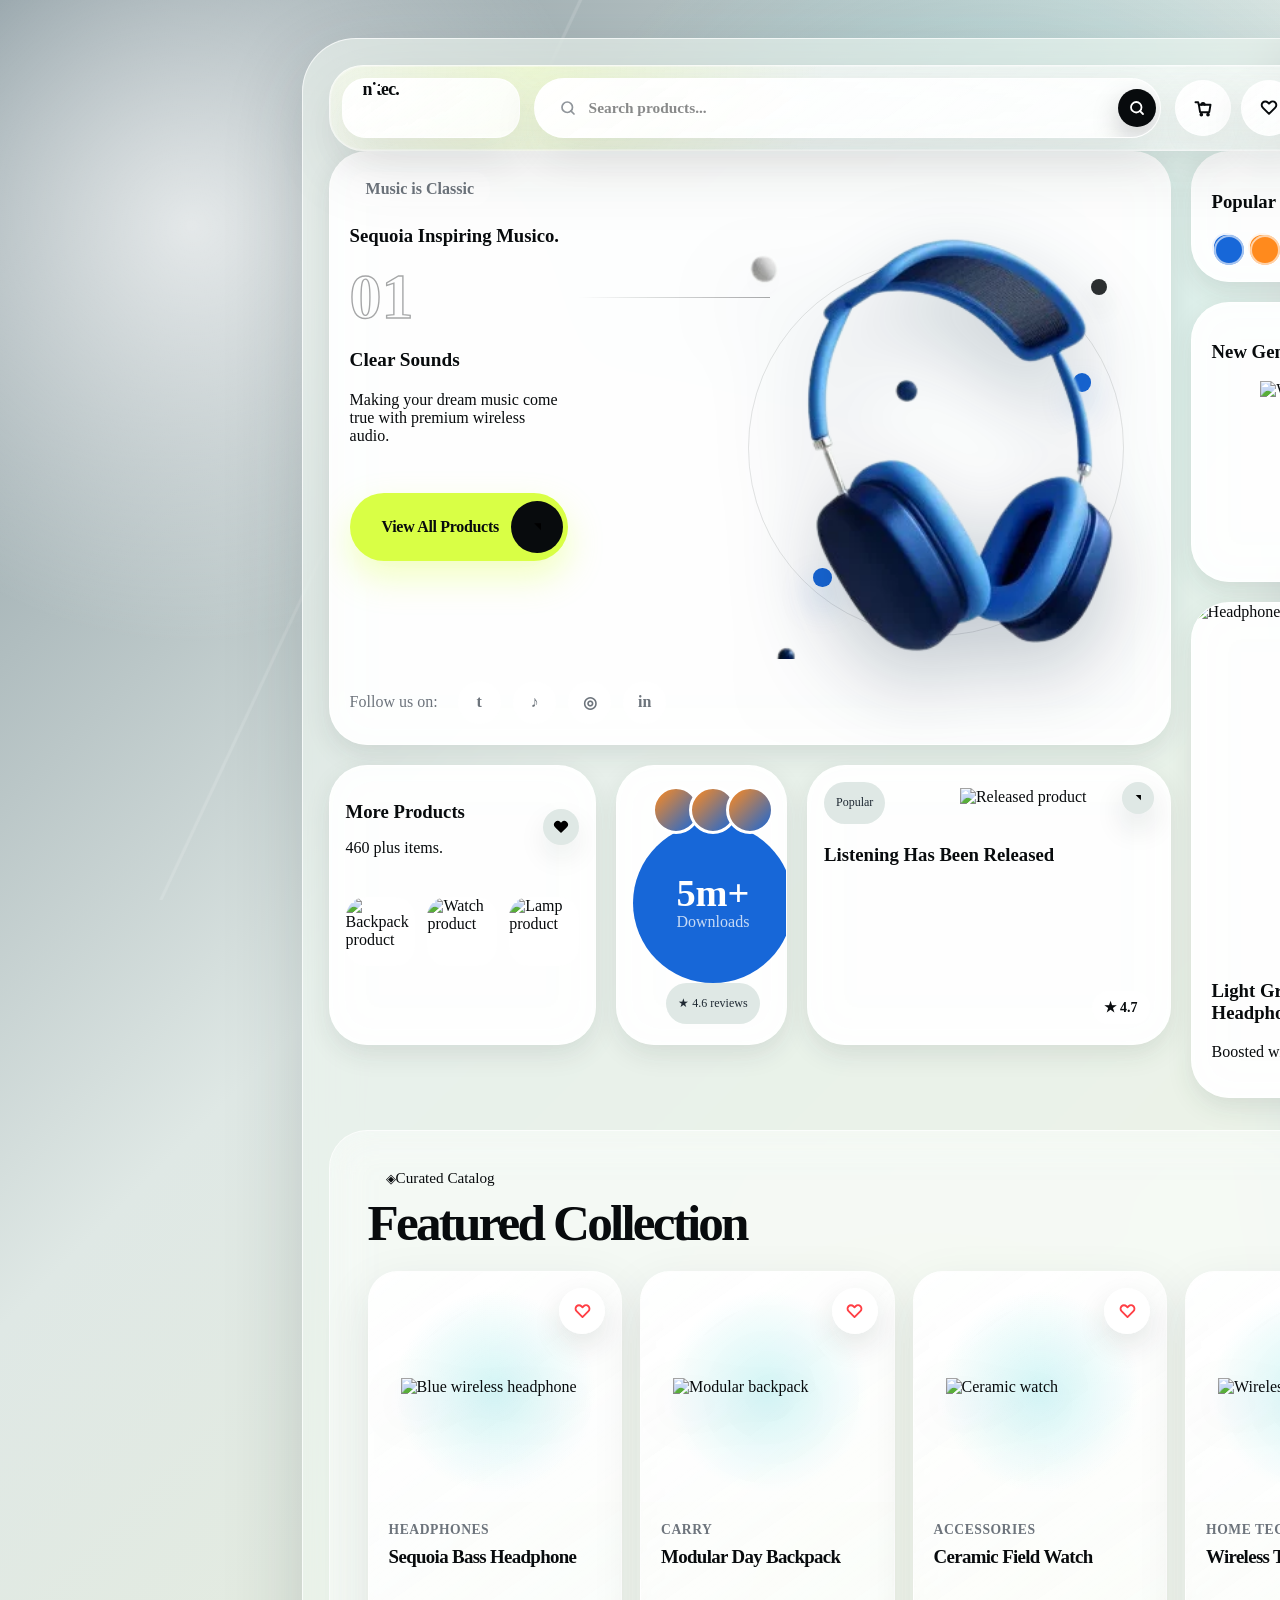
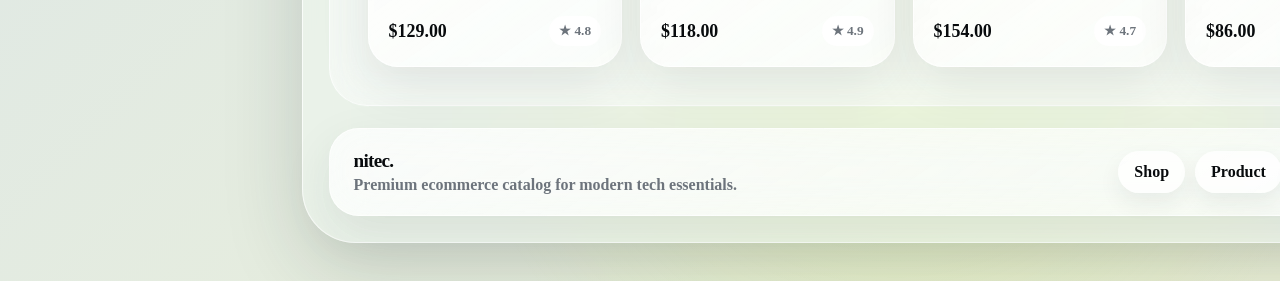
==== commit 1a1e846d: "add the sidebar" ====
--- a/index.html
+++ b/index.html
@@ -10,7 +10,10 @@
 <link rel="stylesheet" href="https://cdn.jsdelivr.net/npm/aos@2.3.4/dist/aos.css">
 <link rel="stylesheet" href="https://cdn.jsdelivr.net/npm/toastify-js/src/toastify.min.css">
   <link rel="icon" href="favicon.ico">
+  
   <link rel="stylesheet" href="css/style.css">
+  <link rel="stylesheet" href="css/sidebar.css">
+  <link rel="stylesheet" href="css/navbar.css">
 </head>
 <body>
   <main class="site-shell">
@@ -315,6 +318,8 @@
 <script src="https://cdn.jsdelivr.net/npm/dayjs@1.11.11/dayjs.min.js"></script>
 <script src="https://cdn.jsdelivr.net/npm/dayjs@1.11.11/plugin/relativeTime.js"></script>
 <script src="https://cdn.jsdelivr.net/npm/lazysizes@5.3.2/lazysizes.min.js" async></script>
+<script type="module" src="js/sidebar.js"></script>
 <script type="module" src="js/core/app.js"></script>
+
 </body>
 </html>
--- a/css/style.css
+++ b/css/style.css
@@ -1,18 +1,3778 @@
-/* Error: Undefined variable.
- *    ,
- * 12 |   @include card-surface($radius-xl, $shadow-sm);
- *    |                                     ^^^^^^^^^^
- *    '
- *   scss\components\_product-gallery.scss 12:37  @use
- *   scss\style.scss 23:1                         root stylesheet */
+@charset "UTF-8";
+*,
+*::before,
+*::after {
+  box-sizing: border-box;
+}
+
+html {
+  min-height: 100%;
+  scroll-behavior: smooth;
+}
+
+body {
+  min-height: 100%;
+  margin: 0;
+}
+
+img,
+picture,
+video,
+canvas,
+svg {
+  display: block;
+  max-width: 100%;
+}
+
+button,
+input,
+textarea,
+select {
+  font: inherit;
+}
+
+button {
+  border: 0;
+  cursor: pointer;
+}
+
+a {
+  color: inherit;
+  text-decoration: none;
+}
+
+ul,
+ol {
+  margin: 0;
+  padding: 0;
+  list-style: none;
+}
+
+body {
+  min-width: 320px;
+  background: radial-gradient(circle at 15% 12%, rgba(255, 255, 255, 0.72), transparent 26rem), radial-gradient(circle at 78% 18%, rgba(41, 207, 214, 0.24), transparent 30rem), radial-gradient(circle at 70% 86%, rgba(217, 255, 69, 0.22), transparent 28rem), linear-gradient(135deg, #82939a 0%, #dfe8e5 42%, #edf2d8 100%);
+  overflow-x: hidden;
+}
 
 body::before {
-  font-family: "Source Code Pro", "SF Mono", Monaco, Inconsolata, "Fira Mono",
-      "Droid Sans Mono", monospace, monospace;
-  white-space: pre;
+  content: "";
+  position: fixed;
+  inset: 0;
+  pointer-events: none;
+  background: linear-gradient(115deg, transparent 0 34%, rgba(255, 255, 255, 0.28) 34.1% 34.22%, transparent 34.3%), linear-gradient(145deg, transparent 0 62%, rgba(255, 255, 255, 0.22) 62.1% 62.22%, transparent 62.3%);
+  opacity: 0.55;
+}
+
+main {
+  position: relative;
+  z-index: 1;
+}
+
+.site-shell {
+  width: min(1520px, 100% - clamp(1rem, 3vw, 3rem) * 2);
+  margin: clamp(1rem, 3vw, 3rem) auto;
+  padding: clamp(1rem, 2vw, 1.6rem);
+  border: 1px solid rgba(255, 255, 255, 0.68);
+  border-radius: 54px;
+  background: rgba(238, 246, 239, 0.58);
+  box-shadow: 0 24px 80px rgba(30, 45, 52, 0.18);
+  backdrop-filter: blur(26px);
+}
+
+.glass-card {
+  border: 1px solid rgba(255, 255, 255, 0.68);
+  border-radius: 38px;
+  background: rgba(255, 255, 255, 0.74);
+  box-shadow: 0 18px 48px rgba(25, 38, 44, 0.12);
+  backdrop-filter: blur(22px);
+}
+
+.soft-card {
+  border: 1px solid rgba(8, 11, 13, 0.08);
+  border-radius: 28px;
+  background: rgba(255, 255, 255, 0.92);
+  box-shadow: 0 14px 34px rgba(20, 34, 40, 0.08);
+}
+
+.icon {
+  width: 1.15rem;
+  height: 1.15rem;
+}
+
+.flow > * + * {
+  margin-top: 1rem;
+}
+
+.cluster {
+  display: flex;
+  align-items: center;
+  gap: 0.75rem;
+  flex-wrap: wrap;
+}
+
+.center-between {
+  display: flex;
+  align-items: center;
+  justify-content: space-between;
+  gap: 1rem;
+}
+
+.visually-hidden {
+  position: absolute;
+  width: 1px;
+  height: 1px;
+  overflow: hidden;
+  clip-path: inset(50%);
+  white-space: nowrap;
+}
+
+.container {
+  width: min(1520px, 100% - clamp(1rem, 3vw, 3rem) * 2);
+  margin-inline: auto;
+}
+
+.section {
+  padding-block: clamp(2.5rem, 6vw, 6rem);
+}
+
+.page-grid {
+  display: grid;
+  grid-template-columns: minmax(0, 1fr) 360px;
+  gap: clamp(1rem, 2vw, 1.5rem);
+}
+
+@media (max-width: 980px) {
+  .page-grid {
+    grid-template-columns: 1fr;
+  }
+}
+.navbar {
+  display: grid;
+  grid-template-columns: 170px minmax(220px, 1fr) auto;
+  align-items: center;
+  gap: 1rem;
+  margin-bottom: 1.25rem;
+  padding: 0.75rem;
+  border-radius: 38px;
+  background: rgba(255, 255, 255, 0.46);
+  backdrop-filter: blur(18px);
+}
+
+.navbar__brand {
+  display: inline-flex;
+  align-items: center;
+  gap: 0.5rem;
+  min-height: 4.2rem;
+  padding-inline: 1.25rem;
+  border-radius: 28px;
+  background: rgba(255, 255, 255, 0.54);
+  font-size: 1.35rem;
+  font-weight: 800;
+  letter-spacing: -0.04em;
+}
+
+.navbar__mark {
+  width: 1.8rem;
+  height: 1.8rem;
+  border-radius: 0.45rem;
+  background: #080b0d;
+  position: relative;
+}
+.navbar__mark::after {
+  content: "";
+  position: absolute;
+  inset: 0.45rem 0.3rem 0.3rem 0.9rem;
+  border-top: 0.35rem solid #ffffff;
+  border-left: 0.35rem solid #ffffff;
+}
+
+.navbar__search {
+  min-height: 4.2rem;
+  display: grid;
+  grid-template-columns: 1fr 3.5rem;
+  align-items: center;
+  border-radius: 999px;
+  background: rgba(255, 255, 255, 0.92);
+  box-shadow: inset 0 0 0 1px rgba(8, 11, 13, 0.04);
+}
+.navbar__search input {
+  width: 100%;
+  border: 0;
+  outline: 0;
+  background: transparent;
+  padding-left: 1.5rem;
+  color: #080b0d;
+}
+.navbar__search input::placeholder {
+  color: rgba(8, 11, 13, 0.72);
+}
+
+.navbar__search-btn {
+  width: 3.1rem;
+  height: 3.1rem;
+  margin-right: 0;
+}
+
+.site-header {
+  position: relative;
+  z-index: 5;
+}
+
+.btn {
+  min-height: 4.2rem;
+  display: inline-flex;
+  align-items: center;
+  justify-content: center;
+  gap: 0.75rem;
+  padding: 0 1rem 0 2rem;
+  border-radius: 999px;
+  font-weight: 800;
+  letter-spacing: -0.02em;
+  transition: transform 260ms ease, box-shadow 260ms ease, background 260ms ease;
+}
+.btn:hover {
+  transform: translateY(-2px);
+}
+
+.btn--accent {
+  background: #d9ff45;
+  color: #080b0d;
+  box-shadow: 0 16px 34px rgba(217, 255, 69, 0.34);
+}
+
+.btn--dark {
+  background: #080b0d;
+  color: #ffffff;
+  box-shadow: 0 12px 28px rgba(8, 11, 13, 0.14);
+}
+
+.btn__icon {
+  width: 3.25rem;
+  height: 3.25rem;
+  display: grid;
+  place-items: center;
+  margin-right: -0.65rem;
+  border-radius: 50%;
+  background: #080b0d;
+  color: #ffffff;
+}
+
+.icon-btn {
+  width: 4.2rem;
+  height: 4.2rem;
+  display: grid;
+  place-items: center;
+  border-radius: 50%;
+  background: rgba(255, 255, 255, 0.92);
+  color: #080b0d;
+  box-shadow: 0 12px 28px rgba(20, 34, 40, 0.08);
+  transition: transform 260ms ease, color 260ms ease;
+}
+.icon-btn:hover {
+  transform: translateY(-2px);
+  color: #ff3f45;
+}
+
+.card {
+  position: relative;
+  overflow: hidden;
+  border: 1px solid var(--color-border);
+  border-radius: 38px;
+  background: rgba(255, 255, 255, 0.74);
+  box-shadow: 0 18px 48px rgba(25, 38, 44, 0.12);
+  backdrop-filter: blur(22px);
+}
+
+.card--compact {
+  border-radius: 28px;
+}
+
+.card__arrow {
+  position: absolute;
+  right: 1.25rem;
+  top: 1.25rem;
+  width: 3.4rem;
+  height: 3.4rem;
+  display: grid;
+  place-items: center;
+  border-radius: 50%;
+  background: rgba(255, 255, 255, 0.92);
+  color: #080b0d;
+  box-shadow: 0 14px 30px rgba(20, 34, 40, 0.12);
+}
+
+.stat-pill {
+  display: inline-flex;
+  align-items: center;
+  gap: 0.5rem;
+  min-height: 2.6rem;
+  padding-inline: 1rem;
+  border-radius: 999px;
+  background: rgba(255, 255, 255, 0.92);
+  color: #6d747c;
+  font-size: 0.95rem;
+  font-weight: 650;
+}
+
+.color-dots {
+  display: flex;
+  align-items: center;
+  gap: 1rem;
+}
+
+.color-dot {
+  width: 3.2rem;
+  height: 3.2rem;
+  display: grid;
+  place-items: center;
+  border-radius: 50%;
+  background: rgba(255, 255, 255, 0.92);
+  box-shadow: 0 12px 24px rgba(20, 34, 40, 0.12);
+}
+.color-dot::before {
+  content: "";
+  width: 1.9rem;
+  height: 1.9rem;
+  border-radius: 50%;
+  background: var(--dot-color);
+  box-shadow: inset 0 0 0 2px rgba(255, 255, 255, 0.62);
+}
+
+.product-tile {
+  position: relative;
+  min-height: 18rem;
+  padding: 1.5rem;
+  overflow: hidden;
+  border-radius: 38px;
+  background: rgba(255, 255, 255, 0.74);
+  box-shadow: 0 18px 48px rgba(25, 38, 44, 0.12);
+  backdrop-filter: blur(22px);
+}
+.product-tile h3 {
+  max-width: 12rem;
+  position: relative;
+  z-index: 2;
+}
+.product-tile p {
+  position: relative;
+  z-index: 2;
+  margin-top: 0.5rem;
+}
+
+.product-tile__image {
+  position: absolute;
+  right: 0;
+  bottom: 0;
+  width: min(72%, 19rem);
+  height: 72%;
+  object-fit: contain;
+}
+
+.product-tile__rating {
+  position: absolute;
+  right: 1.25rem;
+  bottom: 1.25rem;
+  z-index: 3;
+  display: inline-flex;
+  align-items: center;
+  gap: 0.25rem;
+  padding: 0.5rem 0.75rem;
+  border-radius: 999px;
+  background: rgba(255, 255, 255, 0.92);
+  font-weight: 800;
+}
+
+.product-gallery-panel__image {
+  position: relative;
+  background: var(--color-bg-card);
+  border-radius: 54px;
+  box-shadow: 0 18px 48px rgba(25, 38, 44, 0.12);
+  border: 1px solid var(--color-border);
+  display: flex;
+  align-items: center;
+  justify-content: center;
+  aspect-ratio: 1/1;
+  overflow: hidden;
+  cursor: zoom-in;
+}
+.product-gallery-panel__image img {
+  max-width: 80%;
+  max-height: 80%;
+  object-fit: contain;
+  transition: transform 260ms ease;
+}
+.product-gallery-panel__image:hover img {
+  transform: scale(1.03);
+}
+
+.product-orbit {
+  position: absolute;
+  inset: 12%;
+  border: 1px dashed #d8e0dd;
+  border-radius: 999px;
+  pointer-events: none;
+}
+
+.product-dot {
+  position: absolute;
+  border-radius: 999px;
+  background: #080b0d;
+  opacity: 0.7;
+}
+.product-dot--one {
+  top: 15%;
+  left: 12%;
+  width: 0.75rem;
+  height: 0.75rem;
+}
+.product-dot--two {
+  bottom: 18%;
+  right: 15%;
+  width: 1rem;
+  height: 1rem;
+}
+
+.product-thumbs {
+  display: flex;
+  gap: 0.75rem;
+  margin-top: 1rem;
+}
+.product-thumbs button {
+  appearance: none;
+  border: 0;
+  padding: 0;
+  background: none;
+  color: inherit;
+  font: inherit;
+  cursor: pointer;
+}
+.product-thumbs button:focus-visible {
+  outline: 3px solid rgba(23, 103, 216, 0.35);
+  outline-offset: 3px;
+}
+.product-thumbs button {
+  width: 4.5rem;
+  height: 4.5rem;
+  border-radius: 28px;
+  overflow: hidden;
+  border: 2px solid transparent;
+  opacity: 0.6;
+  transition: opacity 160ms ease, border-color 160ms ease;
+  flex-shrink: 0;
+}
+.product-thumbs button img {
+  width: 100%;
+  height: 100%;
+  object-fit: cover;
+}
+.product-thumbs button:hover {
+  opacity: 0.85;
+}
+.product-thumbs button.is-active {
+  opacity: 1;
+  border-color: #020405;
+}
+
+.js-product-gallery {
+  cursor: zoom-in;
+}
+
+.modal-overlay {
+  position: fixed;
+  inset: 0;
+  z-index: 1000;
+  background: rgba(8, 11, 13, 0.48);
+  display: flex;
+  align-items: center;
+  justify-content: center;
+  padding: 1.25rem;
+  animation: modal-fade-in 260ms ease ease-out;
+}
+
+.modal-dialog {
+  position: relative;
+  width: 100%;
+  max-width: 32rem;
+  max-height: 90vh;
+  overflow-y: auto;
+  background: var(--color-bg-card);
+  border-radius: 54px;
+  box-shadow: 0 32px 90px rgba(8, 11, 13, 0.18);
+  padding: 1.5rem;
+  animation: modal-scale-in 260ms ease ease-out;
+  scrollbar-width: thin;
+  scrollbar-color: #b8c2bf transparent;
+}
+.modal-dialog::-webkit-scrollbar {
+  width: 0.5rem;
+  height: 0.5rem;
+}
+.modal-dialog::-webkit-scrollbar-track {
+  background: transparent;
+}
+.modal-dialog::-webkit-scrollbar-thumb {
+  background: #b8c2bf;
+  border-radius: 999px;
+}
+.modal-dialog:focus {
+  outline: none;
+}
+
+.modal-close {
+  appearance: none;
+  border: 0;
+  padding: 0;
+  background: none;
+  color: inherit;
+  font: inherit;
+  cursor: pointer;
+  display: flex;
+  align-items: center;
+  justify-content: center;
+  position: absolute;
+  top: 1rem;
+  right: 1rem;
+  width: 2rem;
+  height: 2rem;
+  border-radius: 999px;
+  background: var(--color-bg-page);
+  font-size: 1.25rem;
+  line-height: 1;
+  color: var(--color-text-secondary);
+  transition: background 160ms ease;
+}
+.modal-close:hover {
+  background: #d8e0dd;
+  color: var(--color-text-primary);
+}
+
+@keyframes modal-fade-in {
+  from {
+    opacity: 0;
+  }
+  to {
+    opacity: 1;
+  }
+}
+@keyframes modal-scale-in {
+  from {
+    opacity: 0;
+    transform: scale(0.96) translateY(8px);
+  }
+  to {
+    opacity: 1;
+    transform: scale(1) translateY(0);
+  }
+}
+.quick-view {
+  display: grid;
+  gap: 1.25rem;
+  padding-top: 0.75rem;
+}
+@media (min-width: 576px) {
+  .quick-view {
+    grid-template-columns: 1fr 1fr;
+  }
+}
+
+.quick-view__image {
+  width: 100%;
+  border-radius: 38px;
+  object-fit: cover;
+  background: #fafbf9;
+}
+
+.quick-view__body {
+  display: flex;
+  flex-direction: column;
+  gap: 0.5rem;
+}
+
+.quick-view__category {
+  font-size: 0.75rem;
+  font-weight: 500;
+  color: var(--color-text-muted);
+  text-transform: uppercase;
+  letter-spacing: 0.04em;
+}
+
+.quick-view__title {
+  font-size: 1.25rem;
+  font-weight: 600;
+}
+
+.quick-view__price {
+  font-size: 1rem;
+  font-weight: 600;
+  color: var(--color-text-primary);
+}
+
+.quick-view__description {
+  font-size: 0.875rem;
+  color: var(--color-text-secondary);
+  line-height: 1.5;
+  margin-bottom: 0.75rem;
+}
+
+.wishlist-empty,
+.cart-empty {
+  grid-column: 1/-1;
+  display: flex;
+  flex-direction: column;
+  align-items: center;
+  justify-content: center;
+  text-align: center;
+  gap: 1rem;
+  padding: 3rem 1.25rem;
+  color: var(--color-text-secondary);
+}
+.wishlist-empty p,
+.cart-empty p {
+  font-size: 1rem;
+}
+
+.toastify {
+  font-family: "Inter", "Segoe UI", system-ui, -apple-system, BlinkMacSystemFont, sans-serif !important;
+  font-weight: 500 !important;
+  z-index: 1100 !important;
+}
+.toastify:not(:last-child) {
+  margin-bottom: 0.75rem;
+}
+
+.toastify .toast-close {
+  opacity: 0.85;
+  color: #ffffff;
+}
+.toastify .toast-close:hover {
+  opacity: 1;
+}
+
+@media (max-width: 575.98px) {
+  .toastify {
+    left: 0.75rem !important;
+    right: 0.75rem !important;
+    width: auto !important;
+    max-width: none !important;
+  }
+}
+.breadcrumb {
+  display: flex;
+  align-items: center;
+  gap: 0.5rem;
+  font-size: 0.875rem;
+  color: #6d747c;
+  padding: 1.25rem 0 0;
+}
+.breadcrumb a {
+  color: #1f2933;
+  transition: color 160ms ease;
+}
+.breadcrumb a:hover {
+  color: #080b0d;
+}
+.breadcrumb span[aria-current=page] {
+  color: #080b0d;
+  font-weight: 500;
+}
+
+.pagination {
+  display: flex;
+  align-items: center;
+  justify-content: center;
+  gap: 0.5rem;
+  margin-top: 2rem;
+}
+
+.pagination__btn {
+  appearance: none;
+  border: 0;
+  padding: 0;
+  background: none;
+  color: inherit;
+  font: inherit;
+  cursor: pointer;
+}
+.pagination__btn:focus-visible {
+  outline: 3px solid rgba(23, 103, 216, 0.35);
+  outline-offset: 3px;
+}
+.pagination__btn {
+  display: flex;
+  align-items: center;
+  justify-content: center;
+  min-width: 2.5rem;
+  height: 2.5rem;
+  padding-inline: 0.75rem;
+  border-radius: 999px;
+  font-size: 0.875rem;
+  font-weight: 500;
+  color: #1f2933;
+  transition: background 160ms ease, color 160ms ease;
+}
+.pagination__btn:hover {
+  background: #f3f6f4;
+  color: #080b0d;
+}
+.pagination__btn.is-active {
+  background: #020405;
+  color: #ffffff;
+}
+.pagination__btn:disabled {
+  opacity: 0.4;
+  cursor: not-allowed;
+}
+
+.pagination__ellipsis {
+  display: flex;
+  align-items: center;
+  justify-content: center;
+  min-width: 2rem;
+  color: #6d747c;
+  font-size: 0.875rem;
+}
+
+.pagination__arrow {
+  appearance: none;
+  border: 0;
+  padding: 0;
+  background: none;
+  color: inherit;
+  font: inherit;
+  cursor: pointer;
+}
+.pagination__arrow:focus-visible {
+  outline: 3px solid rgba(23, 103, 216, 0.35);
+  outline-offset: 3px;
+}
+.pagination__arrow {
+  display: flex;
+  align-items: center;
+  justify-content: center;
+  width: 2.5rem;
+  height: 2.5rem;
+  border-radius: 999px;
+  background: #dfe8e5;
+  color: #080b0d;
+  transition: background 160ms ease;
+}
+.pagination__arrow svg {
+  width: 1rem;
+  height: 1rem;
+}
+.pagination__arrow:hover {
+  background: #f3f6f4;
+}
+.pagination__arrow:disabled {
+  opacity: 0.4;
+  cursor: not-allowed;
+  pointer-events: none;
+}
+
+.form-field {
+  display: flex;
+  flex-direction: column;
+  gap: 0.5rem;
+  margin-bottom: 1rem;
+}
+.form-field label {
+  font-size: 0.875rem;
+  font-weight: 500;
+  color: var(--color-text-primary);
+}
+
+.form-input,
+.form-textarea,
+.form-select {
+  width: 100%;
+  padding: 0.75rem 1rem;
+  border-radius: 28px;
+  border: 1.5px solid var(--color-border);
+  background: var(--color-bg-card);
+  font: inherit;
+  font-size: 0.875rem;
+  color: var(--color-text-primary);
+  transition: border-color 160ms ease, box-shadow 160ms ease;
+}
+.form-input::placeholder,
+.form-textarea::placeholder,
+.form-select::placeholder {
+  color: var(--color-text-muted);
+}
+.form-input:focus,
+.form-textarea:focus,
+.form-select:focus {
+  outline: none;
+  border-color: #020405;
+  box-shadow: 0 0 0 3px rgba(2, 4, 5, 0.06);
+}
+.form-input.is-invalid,
+.form-textarea.is-invalid,
+.form-select.is-invalid {
+  border-color: #ff3f45;
+}
+
+.form-textarea {
+  min-height: 8rem;
+  resize: vertical;
+}
+
+.form-error {
+  font-size: 0.75rem;
+  color: #ff3f45;
+}
+
+.cart-coupon {
+  display: flex;
+  gap: 0.5rem;
+  margin-block: 1.25rem;
+}
+.cart-coupon input {
+  flex: 1;
+  padding: 0.75rem 1rem;
+  border-radius: 999px;
+  border: 1.5px solid var(--color-border);
+  background: var(--color-bg-page);
+  font-size: 0.875rem;
+}
+.cart-coupon input:focus {
+  outline: none;
+  border-color: #020405;
+}
+.cart-coupon button {
+  appearance: none;
+  border: 0;
+  padding: 0;
+  background: none;
+  color: inherit;
+  font: inherit;
+  cursor: pointer;
+}
+.cart-coupon button:focus-visible {
+  outline: 3px solid rgba(23, 103, 216, 0.35);
+  outline-offset: 3px;
+}
+.cart-coupon button {
+  padding: 0.75rem 1.25rem;
+  border-radius: 999px;
+  background: #020405;
+  color: #ffffff;
+  font-size: 0.875rem;
+  font-weight: 500;
+  white-space: nowrap;
+  transition: background 160ms ease;
+}
+.cart-coupon button:hover {
+  background: #1f2933;
+}
+
+.form-checkbox {
+  display: inline-flex;
+  align-items: center;
+  gap: 0.5rem;
+  cursor: pointer;
+}
+.form-checkbox input {
+  width: 1.125rem;
+  height: 1.125rem;
+  accent-color: #020405;
+  cursor: pointer;
+}
+
+.swiper {
+  padding-bottom: 1.5rem;
+}
+
+.swiper-slide {
+  height: auto;
+}
+
+.swiper-button-next,
+.swiper-button-prev {
+  display: flex;
+  align-items: center;
+  justify-content: center;
+  width: 2.75rem !important;
+  height: 2.75rem !important;
+  background: rgba(255, 255, 255, 0.92);
+  border-radius: 999px;
+  box-shadow: 0 10px 26px rgba(25, 38, 44, 0.1);
+  transition: background 160ms ease;
+}
+.swiper-button-next::after,
+.swiper-button-prev::after {
+  font-size: 0.9rem !important;
+  color: #080b0d;
+}
+.swiper-button-next:hover,
+.swiper-button-prev:hover {
+  background: #f3f6f4;
+}
+.swiper-button-next.swiper-button-disabled,
+.swiper-button-prev.swiper-button-disabled {
+  opacity: 0.35;
+}
+
+.swiper-pagination-bullet {
+  background: #b8c2bf;
+  opacity: 1;
+  width: 0.5rem;
+  height: 0.5rem;
+  transition: background 160ms ease, width 160ms ease;
+}
+
+.swiper-pagination-bullet-active {
+  background: #020405;
+  width: 1.25rem;
+  border-radius: 999px;
+}
+
+.js-hero-slider {
+  min-height: 24rem;
+}
+@media (min-width: 992px) {
+  .js-hero-slider {
+    min-height: 30rem;
+  }
+}
+
+.spinner {
+  width: 1.5rem;
+  height: 1.5rem;
+  border: 2.5px solid #d8e0dd;
+  border-top-color: #020405;
+  border-radius: 999px;
+  animation: spin 0.7s linear infinite;
+}
+
+.spinner-lg {
+  width: 3rem;
+  height: 3rem;
+  border-width: 3px;
+}
+
+@keyframes spin {
+  to {
+    transform: rotate(360deg);
+  }
+}
+.page-loader {
+  position: fixed;
+  inset: 0;
+  z-index: 1000;
+  background: #dfe8e5;
+  display: flex;
+  align-items: center;
+  justify-content: center;
+  transition: opacity 420ms ease, visibility 420ms ease;
+}
+.page-loader.is-hidden {
+  opacity: 0;
+  visibility: hidden;
+  pointer-events: none;
+}
+
+@keyframes skeleton-shimmer {
+  0% {
+    background-position: -200% 0;
+  }
+  100% {
+    background-position: 200% 0;
+  }
+}
+.skeleton {
+  background: linear-gradient(90deg, #f3f6f4 25%, #d8e0dd 37%, #f3f6f4 63%);
+  background-size: 400% 100%;
+  animation: skeleton-shimmer 1.4s ease infinite;
+  border-radius: 28px;
+}
+
+.skeleton-text {
+  height: 0.875rem;
+  margin-bottom: 0.5rem;
+  width: 100%;
+}
+.skeleton-text--short {
+  width: 60%;
+}
+
+.skeleton-image {
+  aspect-ratio: 1/1;
+  width: 100%;
+  border-radius: 38px;
+}
+
+img.lazyload {
+  opacity: 0;
+  transition: opacity 420ms ease;
+}
+
+img.lazyloaded,
+img.is-loaded {
+  opacity: 1;
+}
+
+.home-layout {
+  display: grid;
+  grid-template-columns: minmax(0, 1fr) minmax(18rem, 0.32fr);
+  gap: 1.25rem;
+}
+
+.hero-showcase {
+  min-height: clamp(34rem, 66vh, 46rem);
+  padding: clamp(1.8rem, 4vw, 3.8rem);
+  display: grid;
+  grid-template-columns: minmax(20rem, 0.9fr) minmax(20rem, 1.1fr);
+  align-items: center;
+  gap: 1.5rem;
+  border-radius: 38px;
+  background: radial-gradient(circle at 76% 38%, rgba(41, 207, 214, 0.16), transparent 18rem), linear-gradient(135deg, rgba(255, 255, 255, 0.94), rgba(249, 255, 249, 0.76));
+}
+
+.hero-showcase__content {
+  align-self: stretch;
+  display: flex;
+  flex-direction: column;
+  justify-content: space-between;
+  gap: 2.5rem;
+  position: relative;
+  z-index: 2;
+}
+
+.hero-showcase__kicker {
+  width: max-content;
+  display: inline-flex;
+  align-items: center;
+  gap: 0.5rem;
+  padding: 0.5rem 1rem;
+  border-radius: 999px;
+  background: rgba(255, 255, 255, 0.92);
+  color: #6d747c;
+  font-weight: 650;
+}
+
+.hero-showcase__title {
+  max-width: 42rem;
+}
+
+.hero-showcase__meta {
+  display: grid;
+  grid-template-columns: 13rem minmax(12rem, 18rem);
+  align-items: center;
+  gap: 1.25rem;
+  margin-block: 1rem 2rem;
+}
+
+.hero-showcase__number {
+  color: transparent;
+  -webkit-text-stroke: 1.4px rgba(8, 11, 13, 0.36);
+  font-size: clamp(3rem, 5vw, 4.8rem);
+  line-height: 1;
+  font-weight: 800;
+}
+
+.hero-showcase__line {
+  height: 1px;
+  background: linear-gradient(90deg, transparent, rgba(8, 11, 13, 0.35));
+}
+
+.hero-showcase__note {
+  display: grid;
+  gap: 0.25rem;
+}
+.hero-showcase__note strong {
+  font-size: 1.2rem;
+}
+
+.hero-showcase__social {
+  display: flex;
+  align-items: center;
+  gap: 0.75rem;
+  color: #6d747c;
+}
+.hero-showcase__social span {
+  margin-right: 0.5rem;
+}
+.hero-showcase__social a {
+  width: 2.7rem;
+  height: 2.7rem;
+  display: grid;
+  place-items: center;
+  border-radius: 50%;
+  background: rgba(255, 255, 255, 0.92);
+  font-weight: 800;
+}
+
+.hero-showcase__visual {
+  position: relative;
+  min-height: 31rem;
+  display: grid;
+  place-items: center;
+}
+
+.hero-showcase__halo {
+  position: absolute;
+  width: min(32rem, 88%);
+  aspect-ratio: 1;
+  border: 1px solid rgba(8, 11, 13, 0.11);
+  border-radius: 50%;
+}
+.hero-showcase__halo::before, .hero-showcase__halo::after {
+  content: "";
+  position: absolute;
+  width: 1.15rem;
+  height: 1.15rem;
+  border-radius: 50%;
+  background: #1767d8;
+  box-shadow: 0 16px 32px rgba(23, 103, 216, 0.38);
+}
+.hero-showcase__halo::before {
+  left: 4rem;
+  bottom: 3rem;
+}
+.hero-showcase__halo::after {
+  right: 2rem;
+  top: 7rem;
+}
+
+.hero-showcase__product {
+  position: relative;
+  z-index: 2;
+  width: min(32rem, 92%);
+  filter: drop-shadow(0 34px 44px rgba(10, 35, 66, 0.26));
+}
+
+.hero-showcase__float {
+  position: absolute;
+  border-radius: 50%;
+  background: linear-gradient(135deg, #ffffff, #9aa3aa);
+  box-shadow: 0 14px 30px rgba(20, 34, 40, 0.16);
+}
+.hero-showcase__float--one {
+  width: 1.8rem;
+  height: 1.8rem;
+  left: 9%;
+  top: 21%;
+}
+.hero-showcase__float--two {
+  width: 0.95rem;
+  height: 0.95rem;
+  right: 19%;
+  top: 16%;
+}
+
+.home-sidebar {
+  display: grid;
+  gap: 1.25rem;
+}
+
+.color-panel {
+  padding: 1.5rem;
+}
+.color-panel h3 {
+  margin-bottom: 1.25rem;
+}
+
+.side-feature {
+  min-height: 17.5rem;
+  padding: 1.5rem;
+}
+.side-feature img {
+  position: absolute;
+  right: 0;
+  bottom: 0;
+  width: 76%;
+  height: 72%;
+  object-fit: contain;
+}
+
+.tall-feature {
+  min-height: 31rem;
+  padding: 1.5rem;
+  display: flex;
+  align-items: flex-end;
+}
+.tall-feature img {
+  position: absolute;
+  inset: 0 0 auto auto;
+  width: 100%;
+  height: 74%;
+  object-fit: cover;
+}
+.tall-feature .tall-feature__copy {
+  position: relative;
+  z-index: 2;
+  max-width: 16rem;
+}
+
+.home-lower-grid {
+  display: grid;
+  grid-template-columns: 1.25fr 0.8fr 1.7fr;
+  gap: 1.25rem;
+  margin-top: 1.25rem;
+}
+
+.mini-products {
+  padding: 1.25rem;
+}
+.mini-products h3 {
+  margin-bottom: 0.25rem;
+}
+
+.mini-products__row {
+  display: grid;
+  grid-template-columns: repeat(3, 1fr);
+  gap: 0.75rem;
+  margin-top: 1.5rem;
+}
+.mini-products__row img {
+  aspect-ratio: 1;
+  object-fit: cover;
+  border-radius: 20px;
+  background: rgba(255, 255, 255, 0.7);
+}
+
+.download-card {
+  padding: 1.5rem;
+  display: grid;
+  place-items: center;
+  text-align: center;
+}
+
+.download-card__avatars {
+  display: flex;
+  justify-content: center;
+  margin-bottom: -0.7rem;
+}
+.download-card__avatars span {
+  width: 3rem;
+  height: 3rem;
+  border: 3px solid #ffffff;
+  border-radius: 50%;
+  background: linear-gradient(135deg, #ff8a1d, #1767d8);
+  margin-left: -0.7rem;
+}
+.download-card__avatars span:first-child {
+  margin-left: 0;
+}
+
+.download-card__circle {
+  width: 10rem;
+  height: 10rem;
+  display: grid;
+  place-items: center;
+  border-radius: 50%;
+  background: #1767d8;
+  color: #ffffff;
+}
+.download-card__circle strong {
   display: block;
-  padding: 1em;
-  margin-bottom: 1em;
-  border-bottom: 2px solid black;
-  content: "Error: Undefined variable.\a    \2577 \a 12 \2502    @include card-surface($radius-xl, $shadow-sm);\d\a    \2502                                      ^^^^^^^^^^\a    \2575 \a   scss\\components\\_product-gallery.scss 12:37  @use\a   scss\\style.scss 23:1                         root stylesheet";
-}
+  font-size: 2.4rem;
+  line-height: 1;
+}
+.download-card__circle span {
+  color: rgba(255, 255, 255, 0.76);
+}
+
+.release-card {
+  min-height: 17.5rem;
+  padding: 1.5rem;
+}
+.release-card img {
+  position: absolute;
+  right: 0;
+  bottom: 0;
+  width: 58%;
+  height: 92%;
+  object-fit: contain;
+}
+.release-card h3 {
+  max-width: 16rem;
+  margin-top: 1.25rem;
+}
+
+@media (max-width: 1180px) {
+  .home-layout,
+  .home-lower-grid {
+    grid-template-columns: 1fr;
+  }
+  .home-sidebar {
+    grid-template-columns: repeat(3, 1fr);
+  }
+  .tall-feature {
+    min-height: 17.5rem;
+  }
+}
+@media (max-width: 900px) {
+  .hero-showcase {
+    grid-template-columns: 1fr;
+  }
+  .hero-showcase__meta {
+    grid-template-columns: 1fr;
+  }
+  .hero-showcase__line {
+    display: none;
+  }
+  .home-sidebar {
+    grid-template-columns: 1fr;
+  }
+}
+/* Professional polish fixes for hero homepage */
+.neo-nav {
+  grid-template-columns: 160px minmax(260px, 1fr) auto;
+  min-height: 86px;
+}
+
+.neo-brand {
+  justify-content: center;
+  min-height: 58px;
+  padding-inline: 18px;
+}
+
+.neo-brand__mark {
+  position: relative;
+  flex: 0 0 auto;
+}
+
+.neo-brand__mark::after {
+  content: "";
+  position: absolute;
+  inset: 7px 5px 5px 11px;
+  border-top: 5px solid #fff;
+  border-left: 5px solid #fff;
+}
+
+.neo-search {
+  min-height: 58px;
+  grid-template-columns: 1fr 48px;
+}
+
+.neo-search button {
+  width: 42px;
+  height: 42px;
+  margin-right: 6px;
+  box-shadow: 0 10px 24px rgba(8, 11, 13, 0.18);
+}
+
+.neo-actions {
+  align-self: stretch;
+  align-items: center;
+}
+
+.neo-icon {
+  width: 58px;
+  height: 58px;
+  color: #080b0d;
+  transition: transform 220ms ease, box-shadow 220ms ease, color 220ms ease;
+}
+
+.neo-icon svg,
+.neo-arrow svg,
+.neo-search svg,
+.neo-cta svg {
+  width: 21px;
+  height: 21px;
+  fill: none;
+  stroke: currentColor;
+  stroke-width: 2.35;
+  stroke-linecap: round;
+  stroke-linejoin: round;
+}
+
+.neo-icon:hover,
+.neo-arrow:hover {
+  transform: translateY(-2px);
+  box-shadow: 0 18px 38px rgba(25, 38, 44, 0.16);
+}
+
+.neo-icon--heart {
+  color: #ff3f45;
+}
+
+.neo-user {
+  min-height: 58px;
+  padding-left: 20px;
+  font-size: 0.95rem;
+}
+
+.neo-user__avatar {
+  width: 44px;
+  height: 44px;
+  box-shadow: inset 0 0 0 3px rgba(255, 255, 255, 0.8);
+}
+
+.neo-arrow {
+  width: 50px;
+  height: 50px;
+  color: #080b0d;
+  transition: transform 220ms ease, box-shadow 220ms ease;
+}
+
+.neo-card {
+  background: linear-gradient(145deg, rgba(255, 255, 255, 0.86), rgba(255, 255, 255, 0.58));
+}
+
+.neo-hero {
+  background: radial-gradient(circle at 70% 44%, rgba(41, 207, 214, 0.18), transparent 18rem), linear-gradient(135deg, rgba(255, 255, 255, 0.96), rgba(249, 255, 249, 0.78));
+}
+
+.neo-hero__media img {
+  width: min(560px, 96%);
+  max-height: 480px;
+  object-fit: contain;
+}
+
+.neo-mini-feature,
+.neo-tall-feature,
+.neo-release {
+  isolation: isolate;
+}
+
+.neo-mini-feature img,
+.neo-tall-feature img,
+.neo-release img,
+.neo-more__grid img {
+  object-fit: contain;
+  object-position: center;
+}
+
+.neo-mini-feature img {
+  right: 8px;
+  bottom: 6px;
+  width: 68%;
+  height: 68%;
+}
+
+.neo-tall-feature img {
+  top: 26px;
+  left: 0;
+  right: 0;
+  width: 100%;
+  height: 62%;
+  padding: 10px;
+}
+
+.neo-release img {
+  right: 18px;
+  bottom: 6px;
+  width: 52%;
+  height: 78%;
+}
+
+.neo-more__grid img {
+  padding: 10px;
+  background: rgba(255, 255, 255, 0.72);
+}
+
+.neo-swatches span {
+  box-shadow: 0 12px 26px rgba(25, 38, 44, 0.12);
+}
+
+.neo-swatches span::before {
+  box-shadow: inset 0 0 0 3px rgba(255, 255, 255, 0.72);
+}
+
+.neo-card h2,
+.neo-more h2,
+.neo-release h2 {
+  font-weight: 800;
+}
+
+.neo-downloads__circle {
+  box-shadow: 0 18px 38px rgba(23, 103, 216, 0.24);
+}
+
+@media (max-width: 860px) {
+  .neo-nav {
+    grid-template-columns: 1fr auto;
+  }
+  .neo-actions {
+    justify-content: flex-end;
+  }
+  .neo-icon {
+    width: 50px;
+    height: 50px;
+  }
+}
+/* Product image fallback polish */
+.neo-hero__media img,
+.neo-mini-feature img,
+.neo-tall-feature img,
+.neo-release img,
+.neo-more__grid img {
+  transition: transform 320ms ease, filter 320ms ease;
+}
+
+.neo-hero__media:hover img,
+.neo-mini-feature:hover img,
+.neo-tall-feature:hover img,
+.neo-release:hover img,
+.neo-more__grid img:hover {
+  transform: translateY(-4px) scale(1.02);
+}
+
+.neo-mini-feature::before,
+.neo-tall-feature::before,
+.neo-release::before {
+  content: "";
+  position: absolute;
+  inset: auto 18px 18px auto;
+  width: 42%;
+  aspect-ratio: 1;
+  border-radius: 50%;
+  background: radial-gradient(circle, rgba(41, 207, 214, 0.22), transparent 68%);
+  z-index: 0;
+}
+
+.neo-tall-feature::before {
+  inset: 36px 20px auto auto;
+  width: 62%;
+}
+
+.neo-release::before {
+  inset: auto 26px 14px auto;
+  width: 48%;
+}
+
+.neo-mini-feature h2,
+.neo-tall-feature div,
+.neo-release h2,
+.neo-release .neo-pill,
+.neo-release b {
+  position: relative;
+  z-index: 2;
+}
+
+.neo-mini-feature img,
+.neo-tall-feature img,
+.neo-release img {
+  z-index: 1;
+}
+
+.neo-more__grid img {
+  min-height: 86px;
+  border: 1px solid rgba(8, 11, 13, 0.04);
+  box-shadow: inset 0 0 0 1px rgba(255, 255, 255, 0.5);
+}
+
+/* Featured collection */
+.neo-featured {
+  margin-top: 32px;
+  padding: clamp(24px, 3vw, 38px);
+  border: 1px solid rgba(255, 255, 255, 0.66);
+  border-radius: 38px;
+  background: rgba(255, 255, 255, 0.42);
+  backdrop-filter: blur(22px);
+}
+
+.neo-section-head {
+  display: flex;
+  align-items: flex-end;
+  justify-content: space-between;
+  gap: 20px;
+  margin-bottom: 24px;
+}
+
+.neo-section-head h2 {
+  margin: 12px 0 0;
+  font-size: clamp(2rem, 4vw, 4rem);
+  line-height: 0.95;
+  letter-spacing: -0.055em;
+}
+
+.neo-section-link {
+  min-height: 48px;
+  display: inline-flex;
+  align-items: center;
+  gap: 10px;
+  padding: 0 18px;
+  border-radius: 999px;
+  background: rgba(255, 255, 255, 0.86);
+  font-weight: 800;
+  box-shadow: 0 14px 32px rgba(25, 38, 44, 0.1);
+}
+
+.neo-section-link svg {
+  width: 18px;
+  height: 18px;
+  fill: none;
+  stroke: currentColor;
+  stroke-width: 2.35;
+  stroke-linecap: round;
+  stroke-linejoin: round;
+}
+
+.neo-product-grid {
+  display: grid;
+  grid-template-columns: repeat(4, minmax(0, 1fr));
+  gap: 18px;
+}
+
+.neo-product-card {
+  position: relative;
+  overflow: hidden;
+  border: 1px solid rgba(255, 255, 255, 0.72);
+  border-radius: 30px;
+  background: linear-gradient(145deg, rgba(255, 255, 255, 0.9), rgba(255, 255, 255, 0.58));
+  box-shadow: 0 18px 50px rgba(25, 38, 44, 0.1);
+  transition: transform 260ms ease, box-shadow 260ms ease;
+}
+
+.neo-product-card:hover {
+  transform: translateY(-5px);
+  box-shadow: 0 26px 60px rgba(25, 38, 44, 0.16);
+}
+
+.neo-product-card__wish {
+  position: absolute;
+  top: 16px;
+  right: 16px;
+  z-index: 3;
+  width: 46px;
+  height: 46px;
+  display: grid;
+  place-items: center;
+  border-radius: 50%;
+  background: rgba(255, 255, 255, 0.92);
+  color: #ff3f45;
+  box-shadow: 0 12px 28px rgba(25, 38, 44, 0.12);
+}
+
+.neo-product-card__wish svg {
+  width: 19px;
+  height: 19px;
+  fill: none;
+  stroke: currentColor;
+  stroke-width: 2.35;
+  stroke-linecap: round;
+  stroke-linejoin: round;
+}
+
+.neo-product-card__media {
+  min-height: 230px;
+  display: grid;
+  place-items: center;
+  padding: 32px;
+  background: radial-gradient(circle at 50% 52%, rgba(41, 207, 214, 0.2), transparent 58%), rgba(255, 255, 255, 0.28);
+}
+
+.neo-product-card__media img {
+  width: 100%;
+  max-height: 180px;
+  object-fit: contain;
+  filter: drop-shadow(0 18px 24px rgba(10, 35, 66, 0.14));
+  transition: transform 320ms ease;
+}
+
+.neo-product-card:hover .neo-product-card__media img {
+  transform: scale(1.05);
+}
+
+.neo-product-card__body {
+  padding: 20px;
+}
+
+.neo-product-card__body span {
+  display: block;
+  margin-bottom: 8px;
+  color: #6d747c;
+  font-size: 0.85rem;
+  font-weight: 800;
+  text-transform: uppercase;
+  letter-spacing: 0.04em;
+}
+
+.neo-product-card__body h3 {
+  margin: 0;
+  min-height: 52px;
+  font-size: 1.18rem;
+  line-height: 1.15;
+  letter-spacing: -0.035em;
+}
+
+.neo-product-card__meta {
+  display: flex;
+  align-items: center;
+  justify-content: space-between;
+  gap: 12px;
+  margin-top: 18px;
+}
+
+.neo-product-card__meta strong {
+  font-size: 1.12rem;
+}
+
+.neo-product-card__meta small {
+  padding: 7px 10px;
+  border-radius: 999px;
+  background: rgba(255, 255, 255, 0.88);
+  color: #6d747c;
+  font-weight: 800;
+}
+
+@media (max-width: 1100px) {
+  .neo-product-grid {
+    grid-template-columns: repeat(2, minmax(0, 1fr));
+  }
+}
+@media (max-width: 620px) {
+  .neo-section-head {
+    align-items: flex-start;
+    flex-direction: column;
+  }
+  .neo-product-grid {
+    grid-template-columns: 1fr;
+  }
+}
+/* Premium navbar correction */
+.neo-nav {
+  min-height: 86px;
+  grid-template-columns: 172px minmax(280px, 1fr) auto;
+  align-items: center;
+  gap: 14px;
+  padding: 14px;
+  border-radius: 38px;
+  background: rgba(255, 255, 255, 0.34);
+  box-shadow: inset 0 0 0 1px rgba(255, 255, 255, 0.5);
+}
+
+.neo-brand {
+  min-height: 64px;
+  justify-content: center;
+  padding: 0 22px;
+  border-radius: 30px;
+  background: linear-gradient(145deg, rgba(255, 255, 255, 0.96), rgba(255, 255, 255, 0.62));
+  box-shadow: 0 16px 34px rgba(25, 38, 44, 0.08);
+  font-size: 1.18rem;
+}
+
+.neo-brand__mark {
+  width: 26px;
+  height: 26px;
+  border-radius: 7px;
+  position: relative;
+}
+
+.neo-brand__mark::after {
+  content: "";
+  position: absolute;
+  left: 9px;
+  top: 7px;
+  width: 9px;
+  height: 9px;
+  border-top: 5px solid #fff;
+  border-left: 5px solid #fff;
+}
+
+.neo-search {
+  min-height: 64px;
+  grid-template-columns: 1fr 54px;
+  background: linear-gradient(145deg, rgba(255, 255, 255, 0.98), rgba(255, 255, 255, 0.78));
+  box-shadow: inset 0 0 0 1px rgba(8, 11, 13, 0.035), 0 16px 34px rgba(25, 38, 44, 0.07);
+}
+
+.neo-search input {
+  font-size: 0.96rem;
+  font-weight: 500;
+}
+
+.neo-search button {
+  width: 46px;
+  height: 46px;
+  margin-right: 6px;
+  background: #080b0d;
+  box-shadow: 0 12px 26px rgba(8, 11, 13, 0.22);
+}
+
+.neo-actions {
+  gap: 12px;
+}
+
+.neo-icon {
+  width: 64px;
+  height: 64px;
+  background: linear-gradient(145deg, rgba(255, 255, 255, 0.98), rgba(255, 255, 255, 0.74));
+  box-shadow: 0 16px 34px rgba(25, 38, 44, 0.09);
+  color: #080b0d;
+}
+
+.neo-icon--heart {
+  color: #ff3f45;
+}
+
+.neo-icon svg {
+  width: 22px;
+  height: 22px;
+  stroke-width: 2.45;
+}
+
+.neo-user {
+  min-height: 64px;
+  gap: 14px;
+  padding: 8px 10px 8px 22px;
+  background: linear-gradient(145deg, rgba(255, 255, 255, 0.98), rgba(255, 255, 255, 0.76));
+  box-shadow: 0 16px 34px rgba(25, 38, 44, 0.09);
+  font-size: 0.96rem;
+  font-weight: 750;
+}
+
+.neo-user__avatar {
+  width: 48px;
+  height: 48px;
+  background: radial-gradient(circle at 35% 25%, #ffd09b, transparent 28%), linear-gradient(135deg, #ff8a1d, #1767d8);
+  box-shadow: inset 0 0 0 3px rgba(255, 255, 255, 0.82), 0 10px 22px rgba(25, 38, 44, 0.16);
+}
+
+.neo-icon,
+.neo-user,
+.neo-brand,
+.neo-search button {
+  transition: transform 220ms ease, box-shadow 220ms ease;
+}
+
+.neo-icon:hover,
+.neo-user:hover,
+.neo-brand:hover,
+.neo-search button:hover {
+  transform: translateY(-2px);
+  box-shadow: 0 22px 44px rgba(25, 38, 44, 0.15);
+}
+
+@media (max-width: 900px) {
+  .neo-nav {
+    grid-template-columns: 1fr auto;
+  }
+  .neo-search {
+    grid-column: 1/-1;
+    order: 3;
+  }
+  .neo-user {
+    display: none;
+  }
+  .neo-icon {
+    width: 54px;
+    height: 54px;
+  }
+}
+/* Premium hero correction */
+.neo-hero {
+  min-height: 620px;
+  padding: clamp(34px, 4.5vw, 68px);
+  grid-template-columns: minmax(360px, 0.88fr) minmax(420px, 1.12fr);
+  background: radial-gradient(circle at 72% 48%, rgba(41, 207, 214, 0.18), transparent 20rem), radial-gradient(circle at 88% 18%, rgba(255, 255, 255, 0.72), transparent 14rem), linear-gradient(135deg, rgba(255, 255, 255, 0.97), rgba(249, 255, 249, 0.76));
+}
+
+.neo-hero::before {
+  content: "";
+  position: absolute;
+  inset: 0;
+  background: linear-gradient(135deg, transparent 0 36%, rgba(255, 255, 255, 0.35) 36.1% 36.3%, transparent 36.4%), linear-gradient(135deg, transparent 0 62%, rgba(255, 255, 255, 0.28) 62.1% 62.3%, transparent 62.4%);
+  pointer-events: none;
+}
+
+.neo-hero__copy {
+  padding-top: 12px;
+}
+
+.neo-kicker {
+  min-height: 38px;
+  align-items: center;
+  gap: 8px;
+  padding-inline: 18px;
+  font-size: 0.95rem;
+}
+
+.neo-kicker::before {
+  content: "◈";
+  color: #080b0d;
+  font-size: 0.8rem;
+}
+
+.neo-hero h1 {
+  max-width: 620px;
+  margin-top: 28px;
+  font-size: clamp(3.6rem, 6.3vw, 6.8rem);
+  line-height: 0.9;
+  letter-spacing: -0.065em;
+  font-weight: 900;
+}
+
+.neo-hero__story {
+  grid-template-columns: 78px minmax(110px, 170px) minmax(220px, 290px);
+  margin: 26px 0 46px;
+}
+
+.neo-hero__story strong {
+  font-size: clamp(3.2rem, 4.4vw, 4.9rem);
+  -webkit-text-stroke: 1.5px rgba(8, 11, 13, 0.34);
+}
+
+.neo-hero__story p {
+  font-size: 1.02rem;
+  line-height: 1.35;
+}
+
+.neo-cta {
+  min-height: 70px;
+  padding-left: 30px;
+  font-size: 1.02rem;
+}
+
+.neo-cta:hover {
+  transform: translateY(-3px);
+  box-shadow: 0 24px 46px rgba(217, 255, 69, 0.42);
+}
+
+.neo-social {
+  margin-top: auto;
+  padding-top: 28px;
+}
+
+.neo-social span {
+  font-size: 0.98rem;
+}
+
+.neo-social a {
+  color: #6d747c;
+  box-shadow: 0 10px 22px rgba(25, 38, 44, 0.07);
+  transition: transform 220ms ease, color 220ms ease;
+}
+
+.neo-social a:hover {
+  transform: translateY(-2px);
+  color: #080b0d;
+}
+
+.neo-hero__media {
+  min-height: 500px;
+}
+
+.neo-orbit {
+  width: min(540px, 92%);
+  border-color: rgba(8, 11, 13, 0.15);
+}
+
+.neo-orbit::before,
+.neo-orbit::after {
+  content: "";
+  position: absolute;
+  border-radius: 50%;
+  background: rgba(255, 255, 255, 0.88);
+  box-shadow: 0 14px 30px rgba(25, 38, 44, 0.14);
+}
+
+.neo-orbit::before {
+  width: 54px;
+  height: 54px;
+  left: 42%;
+  bottom: -27px;
+}
+
+.neo-orbit::after {
+  width: 18px;
+  height: 18px;
+  right: 16%;
+  top: 7%;
+}
+
+.neo-hero__media img {
+  width: min(600px, 98%);
+  max-height: 520px;
+  filter: drop-shadow(0 38px 42px rgba(10, 35, 66, 0.28)) drop-shadow(0 4px 14px rgba(23, 103, 216, 0.16));
+}
+
+.neo-dot--one {
+  width: 17px;
+  height: 17px;
+  left: 12%;
+  bottom: 18%;
+}
+
+.neo-dot--two {
+  width: 28px;
+  height: 28px;
+  left: 12%;
+  top: 19%;
+}
+
+.neo-dot--three {
+  width: 17px;
+  height: 17px;
+  right: 14%;
+  top: 29%;
+}
+
+@media (max-width: 980px) {
+  .neo-hero {
+    grid-template-columns: 1fr;
+  }
+  .neo-hero__media {
+    min-height: 420px;
+  }
+}
+/* Premium right sidebar cards */
+.neo-sidebar {
+  grid-template-rows: auto 1fr 1.45fr;
+}
+
+.neo-colors {
+  padding: 26px;
+  min-height: 132px;
+}
+
+.neo-colors h2 {
+  font-size: 1.45rem;
+  margin-bottom: 18px;
+}
+
+.neo-swatches {
+  align-items: center;
+  justify-content: space-between;
+  gap: 10px;
+}
+
+.neo-swatches span {
+  width: 52px;
+  height: 52px;
+  background: linear-gradient(145deg, rgba(255, 255, 255, 0.98), rgba(255, 255, 255, 0.7));
+  box-shadow: 0 14px 28px rgba(25, 38, 44, 0.12), inset 0 0 0 1px rgba(255, 255, 255, 0.7);
+  transition: transform 220ms ease, box-shadow 220ms ease;
+}
+
+.neo-swatches span:hover {
+  transform: translateY(-3px);
+  box-shadow: 0 20px 36px rgba(25, 38, 44, 0.16), inset 0 0 0 1px rgba(255, 255, 255, 0.8);
+}
+
+.neo-swatches span::before {
+  width: 30px;
+  height: 30px;
+  box-shadow: inset 0 0 0 3px rgba(255, 255, 255, 0.75), 0 6px 12px rgba(8, 11, 13, 0.12);
+}
+
+.neo-mini-feature {
+  min-height: 270px;
+  padding: 28px;
+  background: radial-gradient(circle at 80% 65%, rgba(41, 207, 214, 0.22), transparent 42%), linear-gradient(145deg, rgba(255, 255, 255, 0.9), rgba(255, 255, 255, 0.58));
+}
+
+.neo-mini-feature h2 {
+  max-width: 150px;
+  position: relative;
+  z-index: 2;
+}
+
+.neo-mini-feature::after {
+  content: "Wireless audio";
+  position: absolute;
+  left: 28px;
+  bottom: 24px;
+  z-index: 3;
+  padding: 8px 12px;
+  border-radius: 999px;
+  background: rgba(255, 255, 255, 0.84);
+  color: #6d747c;
+  font-size: 0.78rem;
+  font-weight: 800;
+  box-shadow: 0 10px 24px rgba(25, 38, 44, 0.1);
+}
+
+.neo-mini-feature img {
+  right: -4px;
+  bottom: 8px;
+  width: 76%;
+  height: 76%;
+  padding: 10px;
+}
+
+.neo-tall-feature {
+  min-height: 438px;
+  padding: 28px;
+  background: radial-gradient(circle at 62% 28%, rgba(255, 255, 255, 0.96), transparent 26%), radial-gradient(circle at 72% 42%, rgba(41, 207, 214, 0.18), transparent 38%), linear-gradient(145deg, rgba(255, 255, 255, 0.88), rgba(255, 255, 255, 0.54));
+}
+
+.neo-tall-feature img {
+  top: 20px;
+  height: 66%;
+  padding: 0 16px;
+  filter: drop-shadow(0 24px 34px rgba(25, 38, 44, 0.16));
+}
+
+.neo-tall-feature div {
+  max-width: 250px;
+  padding-top: 18px;
+}
+
+.neo-tall-feature h2 {
+  font-size: 1.65rem;
+}
+
+.neo-tall-feature p {
+  font-size: 0.95rem;
+  font-weight: 650;
+}
+
+.neo-tall-feature::after {
+  content: "Boosted bass";
+  position: absolute;
+  left: 28px;
+  top: 28px;
+  z-index: 3;
+  padding: 8px 12px;
+  border-radius: 999px;
+  background: rgba(255, 255, 255, 0.82);
+  color: #6d747c;
+  font-size: 0.78rem;
+  font-weight: 800;
+}
+
+.neo-arrow {
+  background: linear-gradient(145deg, rgb(255, 255, 255), rgba(255, 255, 255, 0.74));
+  box-shadow: 0 14px 30px rgba(25, 38, 44, 0.12);
+}
+
+.neo-arrow:hover {
+  background: #080b0d;
+  color: #fff;
+}
+
+@media (max-width: 1180px) {
+  .neo-sidebar {
+    grid-template-columns: 1fr 1fr 1fr;
+    grid-template-rows: auto;
+  }
+  .neo-colors,
+  .neo-mini-feature,
+  .neo-tall-feature {
+    min-height: 260px;
+  }
+}
+@media (max-width: 760px) {
+  .neo-sidebar {
+    grid-template-columns: 1fr;
+  }
+  .neo-colors {
+    min-height: auto;
+  }
+  .neo-tall-feature {
+    min-height: 390px;
+  }
+}
+/* Premium bottom card correction */
+.neo-bottom {
+  grid-template-columns: 1.18fr 0.78fr 1.55fr;
+  align-items: stretch;
+}
+
+.neo-bottom .neo-card {
+  min-height: 244px;
+}
+
+.neo-more {
+  padding: 24px;
+}
+
+.neo-card__head h2 {
+  font-size: 1.45rem;
+}
+
+.neo-card__head p {
+  font-weight: 650;
+}
+
+.neo-more .neo-icon {
+  width: 56px;
+  height: 56px;
+  flex: 0 0 auto;
+}
+
+.neo-more__grid {
+  gap: 14px;
+  margin-top: 30px;
+}
+
+.neo-more__grid img {
+  min-height: 112px;
+  padding: 14px;
+  border-radius: 24px;
+  background: radial-gradient(circle at 50% 42%, rgba(41, 207, 214, 0.16), transparent 56%), rgba(255, 255, 255, 0.72);
+  filter: drop-shadow(0 14px 20px rgba(25, 38, 44, 0.1));
+}
+
+.neo-downloads {
+  padding: 24px;
+  background: radial-gradient(circle at 50% 48%, rgba(23, 103, 216, 0.18), transparent 64%), linear-gradient(145deg, rgba(255, 255, 255, 0.9), rgba(255, 255, 255, 0.58));
+}
+
+.neo-avatars {
+  margin-bottom: -14px;
+  position: relative;
+  z-index: 2;
+}
+
+.neo-avatars span {
+  width: 52px;
+  height: 52px;
+  background: radial-gradient(circle at 35% 25%, rgba(255, 255, 255, 0.86), transparent 25%), linear-gradient(135deg, #ff8a1d, #1767d8);
+  box-shadow: 0 12px 24px rgba(25, 38, 44, 0.12);
+}
+
+.neo-avatars span:nth-child(2) {
+  background: radial-gradient(circle at 35% 25%, rgba(255, 255, 255, 0.86), transparent 25%), linear-gradient(135deg, #111827, #ff8a1d);
+}
+
+.neo-avatars span:nth-child(3) {
+  background: radial-gradient(circle at 35% 25%, rgba(255, 255, 255, 0.86), transparent 25%), linear-gradient(135deg, #29cfd6, #1767d8);
+}
+
+.neo-downloads__circle {
+  width: 158px;
+  height: 158px;
+  margin-inline: auto;
+  background: radial-gradient(circle at 35% 26%, rgba(255, 255, 255, 0.22), transparent 26%), linear-gradient(145deg, #1767d8, #2f7df0);
+}
+
+.neo-downloads__circle strong {
+  font-size: 2.55rem;
+  line-height: 1;
+}
+
+.neo-downloads__circle span {
+  display: block;
+  margin-top: 6px;
+  color: rgba(255, 255, 255, 0.78);
+  font-weight: 650;
+}
+
+.neo-downloads p {
+  width: max-content;
+  margin: 14px auto 0;
+  padding: 9px 14px;
+  border-radius: 999px;
+  background: rgba(255, 255, 255, 0.88);
+  color: #080b0d;
+  font-size: 0.9rem;
+  font-weight: 800;
+}
+
+.neo-release {
+  padding: 24px;
+  background: radial-gradient(circle at 78% 52%, rgba(41, 207, 214, 0.18), transparent 46%), linear-gradient(145deg, rgba(255, 255, 255, 0.9), rgba(255, 255, 255, 0.58));
+}
+
+.neo-release .neo-pill {
+  position: relative;
+  z-index: 3;
+}
+
+.neo-release h2 {
+  position: relative;
+  z-index: 3;
+  max-width: 270px;
+  margin-top: 24px;
+  font-size: 1.65rem;
+}
+
+.neo-release img {
+  right: 18px;
+  bottom: -4px;
+  width: 54%;
+  height: 88%;
+  padding: 8px;
+  filter: drop-shadow(0 22px 32px rgba(25, 38, 44, 0.14));
+}
+
+.neo-release b {
+  right: 22px;
+  bottom: 18px;
+  box-shadow: 0 12px 28px rgba(25, 38, 44, 0.1);
+}
+
+.neo-release::after {
+  content: "";
+  position: absolute;
+  left: 28px;
+  bottom: 26px;
+  width: 74px;
+  height: 54px;
+  border-radius: 999px;
+  background: radial-gradient(circle at 25% 50%, #080b0d 0 22%, transparent 23%), radial-gradient(circle at 72% 50%, #6d747c 0 22%, transparent 23%), rgba(255, 255, 255, 0.82);
+  box-shadow: 0 14px 28px rgba(25, 38, 44, 0.1);
+}
+
+@media (max-width: 1180px) {
+  .neo-bottom {
+    grid-template-columns: 1fr 1fr;
+  }
+  .neo-release {
+    grid-column: 1/-1;
+  }
+}
+@media (max-width: 680px) {
+  .neo-bottom {
+    grid-template-columns: 1fr;
+  }
+  .neo-release {
+    grid-column: auto;
+  }
+  .neo-more__grid {
+    grid-template-columns: 1fr;
+  }
+}
+/* Premium footer strip */
+.neo-footer-strip {
+  margin-top: 22px;
+  min-height: 88px;
+  display: flex;
+  align-items: center;
+  justify-content: space-between;
+  gap: 22px;
+  padding: 18px 24px;
+  border: 1px solid rgba(255, 255, 255, 0.66);
+  border-radius: 30px;
+  background: linear-gradient(145deg, rgba(255, 255, 255, 0.72), rgba(255, 255, 255, 0.46));
+  box-shadow: 0 18px 50px rgba(25, 38, 44, 0.09);
+  backdrop-filter: blur(22px);
+}
+
+.neo-footer-strip div {
+  display: grid;
+  gap: 4px;
+}
+
+.neo-footer-strip strong {
+  font-size: 1.2rem;
+  letter-spacing: -0.04em;
+}
+
+.neo-footer-strip span {
+  color: #6d747c;
+  font-weight: 650;
+}
+
+.neo-footer-strip nav {
+  display: flex;
+  align-items: center;
+  gap: 10px;
+  flex-wrap: wrap;
+}
+
+.neo-footer-strip a {
+  min-height: 42px;
+  display: inline-flex;
+  align-items: center;
+  padding: 0 16px;
+  border-radius: 999px;
+  background: rgba(255, 255, 255, 0.78);
+  color: #080b0d;
+  font-weight: 800;
+  box-shadow: 0 10px 22px rgba(25, 38, 44, 0.07);
+  transition: transform 220ms ease, background 220ms ease;
+}
+
+.neo-footer-strip a:hover {
+  transform: translateY(-2px);
+  background: #d9ff45;
+}
+
+@media (max-width: 760px) {
+  .neo-footer-strip {
+    align-items: flex-start;
+    flex-direction: column;
+  }
+}
+.site-shell {
+  min-height: 100vh;
+  display: flex;
+  flex-direction: column;
+}
+
+.card {
+  background: var(--color-bg-card);
+  border-radius: 38px;
+  box-shadow: 0 10px 26px rgba(25, 38, 44, 0.1);
+  border: 1px solid var(--color-border);
+  background: var(--color-bg-card);
+  border: 1px solid var(--color-border);
+  padding: 1.25rem;
+  position: relative;
+}
+
+.card--compact {
+  padding: 1rem;
+}
+
+.card__arrow {
+  display: flex;
+  align-items: center;
+  justify-content: center;
+  appearance: none;
+  border: 0;
+  padding: 0;
+  background: none;
+  color: inherit;
+  font: inherit;
+  cursor: pointer;
+}
+.card__arrow:focus-visible {
+  outline: 3px solid rgba(23, 103, 216, 0.35);
+  outline-offset: 3px;
+}
+.card__arrow {
+  position: absolute;
+  top: 1rem;
+  right: 1rem;
+  width: 2rem;
+  height: 2rem;
+  border-radius: 999px;
+  background: var(--color-bg-page);
+  transition: background 160ms ease, transform 160ms ease;
+}
+.card__arrow .icon {
+  width: 0.875rem;
+  height: 0.875rem;
+  color: var(--color-text-primary);
+}
+.card__arrow:hover {
+  background: #f3f6f4;
+  transform: scale(1.05);
+}
+
+.icon-btn {
+  display: flex;
+  align-items: center;
+  justify-content: center;
+}
+.icon-btn:focus-visible {
+  outline: 3px solid rgba(23, 103, 216, 0.35);
+  outline-offset: 3px;
+}
+.icon-btn {
+  width: 2.25rem;
+  height: 2.25rem;
+  border-radius: 999px;
+  background: var(--color-bg-page);
+  flex-shrink: 0;
+  transition: background 160ms ease;
+}
+.icon-btn .icon {
+  width: 1rem;
+  height: 1rem;
+  color: var(--color-text-primary);
+}
+.icon-btn:hover {
+  background: #f3f6f4;
+}
+
+.center-between {
+  display: flex;
+  align-items: center;
+  justify-content: space-between;
+  gap: 0.75rem;
+}
+
+.color-dots {
+  display: flex;
+  gap: 0.5rem;
+  margin-top: 1rem;
+}
+
+.color-dot {
+  width: 1.75rem;
+  height: 1.75rem;
+  border-radius: 999px;
+  background: var(--dot-color, #b8c2bf);
+  cursor: pointer;
+  transition: transform 160ms ease;
+  border: 2px solid var(--color-bg-card);
+  box-shadow: 0 0 0 1px var(--color-border);
+}
+.color-dot:hover {
+  transform: scale(1.15);
+}
+
+.stat-pill {
+  display: inline-flex;
+  align-items: center;
+  gap: 0.25rem;
+  background: var(--color-bg-page);
+  color: var(--color-text-secondary);
+  font-size: 0.75rem;
+  font-weight: 500;
+  padding: 0.25rem 0.75rem;
+  border-radius: 999px;
+}
+
+.product-tile__rating {
+  display: inline-flex;
+  align-items: center;
+  gap: 0.25rem;
+  font-size: 0.875rem;
+  font-weight: 600;
+  color: var(--color-text-primary);
+  margin-top: 0.5rem;
+}
+
+.hero-showcase__float {
+  position: absolute;
+  border-radius: 999px;
+  opacity: 0.85;
+}
+.hero-showcase__float--one {
+  top: 12%;
+  left: 8%;
+  width: 0.75rem;
+  height: 0.75rem;
+  background: #b8c2bf;
+}
+.hero-showcase__float--two {
+  bottom: 15%;
+  right: 10%;
+  width: 1rem;
+  height: 1rem;
+  background: #080b0d;
+}
+
+.shop-hero {
+  display: grid;
+  grid-template-columns: minmax(0, 1fr) auto;
+  gap: 24px;
+  align-items: end;
+  margin-bottom: 22px;
+  padding: clamp(28px, 4vw, 54px);
+  border: 1px solid rgba(255, 255, 255, 0.72);
+  border-radius: 38px;
+  background: radial-gradient(circle at 82% 36%, rgba(41, 207, 214, 0.2), transparent 22rem), linear-gradient(135deg, rgba(255, 255, 255, 0.9), rgba(255, 255, 255, 0.58));
+  box-shadow: 0 18px 50px rgba(25, 38, 44, 0.1);
+}
+
+.shop-hero h1 {
+  max-width: 820px;
+  margin: 14px 0 16px;
+  font-size: clamp(3rem, 6vw, 6rem);
+  line-height: 0.92;
+  letter-spacing: -0.055em;
+}
+
+.shop-hero p {
+  max-width: 620px;
+  color: #6d747c;
+  font-size: 1.08rem;
+}
+
+.shop-hero__stats {
+  display: grid;
+  grid-template-columns: repeat(3, 120px);
+  gap: 12px;
+}
+
+.shop-hero__stats div {
+  min-height: 112px;
+  display: grid;
+  place-items: center;
+  text-align: center;
+  border-radius: 26px;
+  background: rgba(255, 255, 255, 0.74);
+  box-shadow: 0 14px 32px rgba(25, 38, 44, 0.08);
+}
+
+.shop-hero__stats strong {
+  display: block;
+  font-size: 1.75rem;
+}
+
+.shop-hero__stats span {
+  color: #6d747c;
+  font-size: 0.86rem;
+  font-weight: 700;
+}
+
+.shop-layout {
+  display: grid;
+  grid-template-columns: 300px minmax(0, 1fr);
+  gap: 22px;
+}
+
+.shop-filter,
+.shop-content {
+  border: 1px solid rgba(255, 255, 255, 0.72);
+  border-radius: 34px;
+  background: rgba(255, 255, 255, 0.52);
+  box-shadow: 0 18px 50px rgba(25, 38, 44, 0.1);
+  backdrop-filter: blur(22px);
+}
+
+.shop-filter {
+  height: max-content;
+  padding: 24px;
+  position: sticky;
+  top: 24px;
+}
+
+.shop-filter__head {
+  margin-bottom: 24px;
+}
+
+.shop-filter__head h2,
+.shop-content__top h2 {
+  margin: 0;
+  font-size: 1.8rem;
+  line-height: 1;
+  letter-spacing: -0.045em;
+}
+
+.shop-filter__head span,
+.shop-content__top p {
+  display: block;
+  margin-top: 8px;
+  color: #6d747c;
+}
+
+.shop-filter label {
+  display: grid;
+  gap: 10px;
+  margin-bottom: 18px;
+  color: #080b0d;
+  font-weight: 800;
+}
+
+.shop-filter select {
+  min-height: 54px;
+  width: 100%;
+  border: 0;
+  outline: 0;
+  border-radius: 18px;
+  padding-inline: 16px;
+  background: rgba(255, 255, 255, 0.88);
+  color: #080b0d;
+  box-shadow: inset 0 0 0 1px rgba(8, 11, 13, 0.05);
+}
+
+.shop-filter__colors {
+  margin-top: 26px;
+}
+
+.shop-filter__colors > span {
+  display: block;
+  margin-bottom: 14px;
+  font-weight: 800;
+}
+
+.shop-filter .neo-swatches {
+  gap: 10px;
+}
+
+.shop-filter .neo-swatches span {
+  width: 42px;
+  height: 42px;
+}
+
+.shop-filter .neo-swatches span::before {
+  width: 24px;
+  height: 24px;
+}
+
+.shop-content {
+  padding: 24px;
+}
+
+.shop-content__top {
+  display: flex;
+  align-items: flex-end;
+  justify-content: space-between;
+  gap: 18px;
+  margin-bottom: 22px;
+}
+
+.shop-grid {
+  display: grid;
+  grid-template-columns: repeat(3, minmax(0, 1fr));
+  gap: 18px;
+}
+
+@media (max-width: 1180px) {
+  .shop-layout {
+    grid-template-columns: 1fr;
+  }
+  .shop-filter {
+    position: static;
+  }
+  .shop-grid {
+    grid-template-columns: repeat(2, minmax(0, 1fr));
+  }
+}
+@media (max-width: 760px) {
+  .shop-hero {
+    grid-template-columns: 1fr;
+  }
+  .shop-hero__stats {
+    grid-template-columns: 1fr;
+  }
+  .shop-content__top {
+    align-items: flex-start;
+    flex-direction: column;
+  }
+  .shop-grid {
+    grid-template-columns: 1fr;
+  }
+}
+.product-detail {
+  display: grid;
+  grid-template-columns: minmax(0, 1.08fr) minmax(360px, 0.92fr);
+  gap: 22px;
+}
+
+.product-gallery-panel,
+.product-info-panel,
+.product-related {
+  border: 1px solid rgba(255, 255, 255, 0.72);
+  border-radius: 38px;
+  background: linear-gradient(145deg, rgba(255, 255, 255, 0.88), rgba(255, 255, 255, 0.56));
+  box-shadow: 0 18px 50px rgba(25, 38, 44, 0.1);
+  backdrop-filter: blur(22px);
+}
+
+.product-gallery-panel {
+  position: relative;
+  overflow: hidden;
+  min-height: 650px;
+  padding: clamp(24px, 4vw, 44px);
+}
+
+.product-gallery-panel__image {
+  position: relative;
+  min-height: 500px;
+  display: grid;
+  place-items: center;
+}
+
+.product-gallery-panel__image img {
+  position: relative;
+  z-index: 2;
+  width: min(620px, 96%);
+  max-height: 520px;
+  object-fit: contain;
+  filter: drop-shadow(0 38px 44px rgba(10, 35, 66, 0.24));
+}
+
+.product-orbit {
+  position: absolute;
+  width: min(560px, 90%);
+  aspect-ratio: 1;
+  border-radius: 50%;
+  border: 1px solid rgba(8, 11, 13, 0.14);
+}
+
+.product-dot {
+  position: absolute;
+  z-index: 3;
+  border-radius: 50%;
+  box-shadow: 0 16px 32px rgba(23, 103, 216, 0.28);
+}
+
+.product-dot--one {
+  width: 20px;
+  height: 20px;
+  left: 18%;
+  bottom: 22%;
+  background: #1767d8;
+}
+
+.product-dot--two {
+  width: 28px;
+  height: 28px;
+  right: 20%;
+  top: 18%;
+  background: linear-gradient(135deg, #fff, #9aa3aa);
+}
+
+.product-thumbs {
+  display: flex;
+  gap: 14px;
+  position: relative;
+  z-index: 3;
+}
+
+.product-thumbs button {
+  width: 92px;
+  height: 82px;
+  display: grid;
+  place-items: center;
+  border-radius: 22px;
+  background: rgba(255, 255, 255, 0.78);
+  box-shadow: 0 12px 28px rgba(25, 38, 44, 0.08);
+}
+
+.product-thumbs button.is-active {
+  outline: 2px solid #d9ff45;
+}
+
+.product-thumbs img {
+  width: 76%;
+  height: 76%;
+  object-fit: contain;
+}
+
+.product-info-panel {
+  padding: clamp(28px, 4vw, 46px);
+}
+
+.product-info-panel__top,
+.product-price,
+.product-actions,
+.product-benefits {
+  display: flex;
+  align-items: center;
+  gap: 14px;
+}
+
+.product-info-panel__top {
+  justify-content: space-between;
+  margin-bottom: 26px;
+}
+
+.product-rating {
+  padding: 9px 14px;
+  border-radius: 999px;
+  background: rgba(255, 255, 255, 0.84);
+  color: #6d747c;
+  font-size: 0.88rem;
+  font-weight: 800;
+}
+
+.product-info-panel h1 {
+  margin: 0;
+  font-size: clamp(3rem, 5.5vw, 5.8rem);
+  line-height: 0.92;
+  letter-spacing: -0.06em;
+}
+
+.product-info-panel > p {
+  max-width: 560px;
+  margin: 22px 0 0;
+  color: #6d747c;
+  font-size: 1.05rem;
+  line-height: 1.55;
+}
+
+.product-price {
+  margin-top: 30px;
+}
+
+.product-price strong {
+  font-size: clamp(2rem, 3vw, 3rem);
+  letter-spacing: -0.05em;
+}
+
+.product-price del {
+  color: #9aa3aa;
+  font-weight: 700;
+}
+
+.product-option {
+  margin-top: 32px;
+}
+
+.product-option > span {
+  display: block;
+  margin-bottom: 14px;
+  font-weight: 850;
+}
+
+.product-option .neo-swatches {
+  justify-content: flex-start;
+}
+
+.product-option .neo-swatches button {
+  width: 52px;
+  height: 52px;
+  border-radius: 50%;
+  background: rgba(255, 255, 255, 0.92);
+  box-shadow: 0 14px 28px rgba(25, 38, 44, 0.12);
+  position: relative;
+}
+
+.product-option .neo-swatches button::before {
+  content: "";
+  position: absolute;
+  inset: 11px;
+  border-radius: 50%;
+  background: var(--swatch);
+  box-shadow: inset 0 0 0 3px rgba(255, 255, 255, 0.72);
+}
+
+.product-actions {
+  margin-top: 34px;
+  flex-wrap: wrap;
+}
+
+.quantity-control {
+  min-height: 68px;
+  display: inline-flex;
+  align-items: center;
+  gap: 18px;
+  padding-inline: 12px;
+  border-radius: 999px;
+  background: rgba(255, 255, 255, 0.86);
+  box-shadow: 0 14px 32px rgba(25, 38, 44, 0.08);
+}
+
+.quantity-control button {
+  width: 44px;
+  height: 44px;
+  border-radius: 50%;
+  background: #080b0d;
+  color: #fff;
+  font-size: 1.2rem;
+}
+
+.quantity-control strong {
+  min-width: 18px;
+  text-align: center;
+}
+
+.product-benefits {
+  margin-top: 34px;
+  display: grid;
+  grid-template-columns: repeat(3, 1fr);
+}
+
+.product-benefits div {
+  min-height: 104px;
+  display: grid;
+  place-items: center;
+  text-align: center;
+  border-radius: 24px;
+  background: rgba(255, 255, 255, 0.66);
+}
+
+.product-benefits strong {
+  display: block;
+  font-size: 1.35rem;
+}
+
+.product-benefits span {
+  color: #6d747c;
+  font-size: 0.84rem;
+  font-weight: 750;
+}
+
+.product-related {
+  margin-top: 22px;
+  padding: clamp(24px, 3vw, 38px);
+}
+
+.product-related .neo-product-grid {
+  grid-template-columns: repeat(2, minmax(0, 1fr));
+}
+
+@media (max-width: 1060px) {
+  .product-detail {
+    grid-template-columns: 1fr;
+  }
+  .product-gallery-panel {
+    min-height: auto;
+  }
+}
+@media (max-width: 680px) {
+  .product-benefits {
+    grid-template-columns: 1fr;
+  }
+  .product-related .neo-product-grid {
+    grid-template-columns: 1fr;
+  }
+  .product-info-panel__top {
+    align-items: flex-start;
+    flex-direction: column;
+  }
+}
+.cart-hero,
+.cart-items-panel,
+.cart-summary {
+  border: 1px solid rgba(255, 255, 255, 0.72);
+  border-radius: 38px;
+  background: linear-gradient(145deg, rgba(255, 255, 255, 0.88), rgba(255, 255, 255, 0.56));
+  box-shadow: 0 18px 50px rgba(25, 38, 44, 0.1);
+  backdrop-filter: blur(22px);
+}
+
+.cart-hero {
+  display: flex;
+  align-items: flex-end;
+  justify-content: space-between;
+  gap: 24px;
+  margin-bottom: 22px;
+  padding: clamp(28px, 4vw, 54px);
+}
+
+.cart-hero h1 {
+  margin: 14px 0 16px;
+  font-size: clamp(3.2rem, 6vw, 6rem);
+  line-height: 0.9;
+  letter-spacing: -0.06em;
+}
+
+.cart-hero p {
+  max-width: 620px;
+  color: #6d747c;
+  font-size: 1.05rem;
+}
+
+.cart-layout {
+  display: grid;
+  grid-template-columns: minmax(0, 1fr) 380px;
+  gap: 22px;
+}
+
+.cart-items-panel {
+  display: grid;
+  gap: 16px;
+  padding: 22px;
+}
+
+.cart-item {
+  display: grid;
+  grid-template-columns: 118px minmax(0, 1fr) auto auto 44px;
+  gap: 18px;
+  align-items: center;
+  padding: 16px;
+  border-radius: 28px;
+  background: rgba(255, 255, 255, 0.64);
+  box-shadow: inset 0 0 0 1px rgba(255, 255, 255, 0.5);
+}
+
+.cart-item__media {
+  width: 118px;
+  height: 108px;
+  display: grid;
+  place-items: center;
+  border-radius: 24px;
+  background: radial-gradient(circle at 50% 48%, rgba(41, 207, 214, 0.18), transparent 60%), rgba(255, 255, 255, 0.75);
+}
+
+.cart-item__media img {
+  width: 86%;
+  height: 86%;
+  object-fit: contain;
+}
+
+.cart-item__info span {
+  display: block;
+  margin-bottom: 7px;
+  color: #6d747c;
+  font-size: 0.78rem;
+  font-weight: 850;
+  text-transform: uppercase;
+  letter-spacing: 0.05em;
+}
+
+.cart-item__info h2 {
+  margin: 0;
+  font-size: 1.25rem;
+  letter-spacing: -0.04em;
+}
+
+.cart-item__info p {
+  margin: 6px 0 0;
+  color: #6d747c;
+}
+
+.cart-item__price {
+  font-size: 1.25rem;
+}
+
+.cart-item__remove {
+  width: 44px;
+  height: 44px;
+  border-radius: 50%;
+  background: rgba(255, 255, 255, 0.9);
+  color: #ff3f45;
+  font-size: 1.4rem;
+  font-weight: 800;
+  box-shadow: 0 10px 22px rgba(25, 38, 44, 0.08);
+}
+
+.cart-summary {
+  height: max-content;
+  padding: 28px;
+  position: sticky;
+  top: 24px;
+}
+
+.cart-summary__rows {
+  display: grid;
+  gap: 14px;
+  margin-top: 28px;
+  padding-bottom: 22px;
+  border-bottom: 1px solid rgba(8, 11, 13, 0.08);
+}
+
+.cart-summary__rows div,
+.cart-summary__total {
+  display: flex;
+  align-items: center;
+  justify-content: space-between;
+  gap: 16px;
+}
+
+.cart-summary__rows span,
+.cart-summary__total span {
+  color: #6d747c;
+  font-weight: 700;
+}
+
+.cart-summary__total {
+  padding: 22px 0;
+}
+
+.cart-summary__total strong {
+  font-size: 2rem;
+  letter-spacing: -0.05em;
+}
+
+.cart-coupon {
+  display: grid;
+  grid-template-columns: 1fr auto;
+  gap: 10px;
+  margin-bottom: 22px;
+}
+
+.cart-coupon input {
+  min-height: 54px;
+  width: 100%;
+  border: 0;
+  outline: 0;
+  border-radius: 999px;
+  padding-inline: 18px;
+  background: rgba(255, 255, 255, 0.84);
+}
+
+.cart-coupon button {
+  min-height: 54px;
+  padding-inline: 18px;
+  border-radius: 999px;
+  background: #080b0d;
+  color: #fff;
+  font-weight: 800;
+}
+
+.cart-summary .neo-cta {
+  width: 100%;
+  justify-content: space-between;
+}
+
+@media (max-width: 1080px) {
+  .cart-layout {
+    grid-template-columns: 1fr;
+  }
+  .cart-summary {
+    position: static;
+  }
+}
+@media (max-width: 760px) {
+  .cart-hero {
+    align-items: flex-start;
+    flex-direction: column;
+  }
+  .cart-item {
+    grid-template-columns: 92px 1fr;
+  }
+  .cart-item__media {
+    width: 92px;
+    height: 92px;
+  }
+  .cart-item .quantity-control,
+  .cart-item__price,
+  .cart-item__remove {
+    grid-column: 1/-1;
+  }
+}
+.wishlist-hero,
+.wishlist-panel {
+  border: 1px solid rgba(255, 255, 255, 0.72);
+  border-radius: 38px;
+  background: linear-gradient(145deg, rgba(255, 255, 255, 0.88), rgba(255, 255, 255, 0.56));
+  box-shadow: 0 18px 50px rgba(25, 38, 44, 0.1);
+  backdrop-filter: blur(22px);
+}
+
+.wishlist-hero {
+  display: flex;
+  align-items: flex-end;
+  justify-content: space-between;
+  gap: 24px;
+  margin-bottom: 22px;
+  padding: clamp(28px, 4vw, 54px);
+}
+
+.wishlist-hero h1 {
+  margin: 14px 0 16px;
+  font-size: clamp(3.2rem, 6vw, 6rem);
+  line-height: 0.9;
+  letter-spacing: -0.06em;
+}
+
+.wishlist-hero p {
+  max-width: 620px;
+  color: #6d747c;
+  font-size: 1.05rem;
+}
+
+.wishlist-hero__count {
+  min-width: 180px;
+  min-height: 150px;
+  display: grid;
+  place-items: center;
+  text-align: center;
+  border-radius: 30px;
+  background: radial-gradient(circle at 50% 38%, rgba(255, 63, 69, 0.16), transparent 62%), rgba(255, 255, 255, 0.76);
+  box-shadow: 0 14px 34px rgba(25, 38, 44, 0.09);
+}
+
+.wishlist-hero__count strong {
+  display: block;
+  color: transparent;
+  -webkit-text-stroke: 1.5px rgba(255, 63, 69, 0.68);
+  font-size: 4rem;
+  line-height: 1;
+}
+
+.wishlist-hero__count span {
+  color: #6d747c;
+  font-weight: 800;
+}
+
+.wishlist-panel {
+  padding: clamp(24px, 3vw, 38px);
+}
+
+.neo-product-card__wish.is-active {
+  background: #ff3f45;
+  color: #fff;
+}
+
+.wishlist-cart-btn {
+  min-height: 46px;
+  display: inline-flex;
+  align-items: center;
+  justify-content: center;
+  margin-top: 16px;
+  width: 100%;
+  border-radius: 999px;
+  background: #080b0d;
+  color: #fff;
+  font-weight: 850;
+  box-shadow: 0 14px 30px rgba(8, 11, 13, 0.16);
+  transition: transform 220ms ease, background 220ms ease;
+}
+
+.wishlist-cart-btn:hover {
+  transform: translateY(-2px);
+  background: #d9ff45;
+  color: #080b0d;
+}
+
+@media (max-width: 760px) {
+  .wishlist-hero {
+    align-items: flex-start;
+    flex-direction: column;
+  }
+  .wishlist-hero__count {
+    width: 100%;
+  }
+}
+.about-hero,
+.about-card,
+.about-story {
+  border: 1px solid rgba(255, 255, 255, 0.72);
+  border-radius: 38px;
+  background: linear-gradient(145deg, rgba(255, 255, 255, 0.88), rgba(255, 255, 255, 0.56));
+  box-shadow: 0 18px 50px rgba(25, 38, 44, 0.1);
+  backdrop-filter: blur(22px);
+}
+
+.about-hero {
+  display: grid;
+  grid-template-columns: minmax(0, 0.95fr) minmax(360px, 1.05fr);
+  gap: 24px;
+  align-items: center;
+  min-height: 560px;
+  padding: clamp(32px, 5vw, 64px);
+  overflow: hidden;
+}
+
+.about-hero h1 {
+  max-width: 820px;
+  margin: 18px 0 20px;
+  font-size: clamp(3.3rem, 6vw, 6.3rem);
+  line-height: 0.9;
+  letter-spacing: -0.065em;
+}
+
+.about-hero p {
+  max-width: 620px;
+  color: #6d747c;
+  font-size: 1.08rem;
+  line-height: 1.55;
+}
+
+.about-hero__visual {
+  min-height: 420px;
+  position: relative;
+  display: grid;
+  place-items: center;
+}
+
+.about-hero__visual img {
+  position: relative;
+  z-index: 2;
+  width: min(560px, 96%);
+  filter: drop-shadow(0 34px 42px rgba(10, 35, 66, 0.24));
+}
+
+.about-orbit {
+  position: absolute;
+  width: min(520px, 90%);
+  aspect-ratio: 1;
+  border-radius: 50%;
+  border: 1px solid rgba(8, 11, 13, 0.14);
+}
+
+.about-grid {
+  display: grid;
+  grid-template-columns: repeat(3, minmax(0, 1fr));
+  gap: 22px;
+  margin-top: 22px;
+}
+
+.about-card {
+  min-height: 260px;
+  padding: 28px;
+}
+
+.about-card span {
+  display: inline-flex;
+  margin-bottom: 28px;
+  color: transparent;
+  -webkit-text-stroke: 1.3px rgba(8, 11, 13, 0.34);
+  font-size: 3rem;
+  line-height: 1;
+  font-weight: 900;
+}
+
+.about-card h2 {
+  margin: 0 0 12px;
+  font-size: 1.65rem;
+  letter-spacing: -0.045em;
+}
+
+.about-card p {
+  color: #6d747c;
+  line-height: 1.55;
+}
+
+.about-story {
+  display: grid;
+  grid-template-columns: 0.9fr 1.1fr;
+  gap: 28px;
+  align-items: end;
+  margin-top: 22px;
+  padding: clamp(28px, 4vw, 48px);
+}
+
+.about-story h2 {
+  margin: 16px 0 0;
+  font-size: clamp(2.2rem, 4vw, 4.2rem);
+  line-height: 0.95;
+  letter-spacing: -0.055em;
+}
+
+.about-story p {
+  color: #6d747c;
+  font-size: 1.05rem;
+  line-height: 1.65;
+}
+
+@media (max-width: 980px) {
+  .about-hero,
+  .about-story {
+    grid-template-columns: 1fr;
+  }
+  .about-grid {
+    grid-template-columns: 1fr;
+  }
+}
+.contact-hero,
+.contact-info,
+.contact-form-panel {
+  border: 1px solid rgba(255, 255, 255, 0.72);
+  border-radius: 38px;
+  background: linear-gradient(145deg, rgba(255, 255, 255, 0.88), rgba(255, 255, 255, 0.56));
+  box-shadow: 0 18px 50px rgba(25, 38, 44, 0.1);
+  backdrop-filter: blur(22px);
+}
+
+.contact-hero {
+  display: flex;
+  align-items: flex-end;
+  justify-content: space-between;
+  gap: 24px;
+  margin-bottom: 22px;
+  padding: clamp(28px, 4vw, 54px);
+}
+
+.contact-hero h1 {
+  max-width: 820px;
+  margin: 14px 0 16px;
+  font-size: clamp(3.2rem, 6vw, 6rem);
+  line-height: 0.9;
+  letter-spacing: -0.06em;
+}
+
+.contact-hero p {
+  max-width: 620px;
+  color: #6d747c;
+  font-size: 1.05rem;
+  line-height: 1.55;
+}
+
+.contact-hero__badge {
+  min-width: 180px;
+  min-height: 150px;
+  display: grid;
+  place-items: center;
+  text-align: center;
+  border-radius: 30px;
+  background: radial-gradient(circle at 50% 38%, rgba(217, 255, 69, 0.34), transparent 62%), rgba(255, 255, 255, 0.76);
+  box-shadow: 0 14px 34px rgba(25, 38, 44, 0.09);
+}
+
+.contact-hero__badge strong {
+  display: block;
+  font-size: 3.4rem;
+  letter-spacing: -0.06em;
+}
+
+.contact-hero__badge span {
+  color: #6d747c;
+  font-weight: 800;
+}
+
+.contact-layout {
+  display: grid;
+  grid-template-columns: 360px minmax(0, 1fr);
+  gap: 22px;
+}
+
+.contact-info {
+  display: grid;
+  gap: 16px;
+  height: max-content;
+  padding: 22px;
+}
+
+.contact-info article {
+  padding: 22px;
+  border-radius: 28px;
+  background: rgba(255, 255, 255, 0.62);
+}
+
+.contact-info span {
+  display: inline-flex;
+  margin-bottom: 18px;
+  color: transparent;
+  -webkit-text-stroke: 1.2px rgba(8, 11, 13, 0.34);
+  font-size: 2.4rem;
+  line-height: 1;
+  font-weight: 900;
+}
+
+.contact-info h2 {
+  margin: 0 0 8px;
+  font-size: 1.35rem;
+  letter-spacing: -0.04em;
+}
+
+.contact-info p {
+  color: #6d747c;
+  font-weight: 700;
+}
+
+.contact-form-panel {
+  padding: clamp(24px, 3vw, 38px);
+}
+
+.contact-form-panel,
+.contact-form-panel__grid {
+  display: grid;
+  gap: 18px;
+}
+
+.contact-form-panel__grid {
+  grid-template-columns: repeat(2, minmax(0, 1fr));
+}
+
+.contact-form-panel label {
+  display: grid;
+  gap: 10px;
+  color: #080b0d;
+  font-weight: 850;
+}
+
+.contact-form-panel input,
+.contact-form-panel textarea {
+  width: 100%;
+  border: 0;
+  outline: 0;
+  border-radius: 22px;
+  background: rgba(255, 255, 255, 0.82);
+  color: #080b0d;
+  box-shadow: inset 0 0 0 1px rgba(8, 11, 13, 0.05);
+}
+
+.contact-form-panel input {
+  min-height: 58px;
+  padding-inline: 18px;
+}
+
+.contact-form-panel textarea {
+  min-height: 180px;
+  padding: 18px;
+  resize: vertical;
+}
+
+.contact-form-panel input::placeholder,
+.contact-form-panel textarea::placeholder {
+  color: rgba(109, 116, 124, 0.72);
+}
+
+.contact-form-panel .neo-cta {
+  width: max-content;
+  margin-top: 6px;
+}
+
+@media (max-width: 980px) {
+  .contact-layout {
+    grid-template-columns: 1fr;
+  }
+}
+@media (max-width: 760px) {
+  .contact-hero {
+    align-items: flex-start;
+    flex-direction: column;
+  }
+  .contact-hero__badge {
+    width: 100%;
+  }
+  .contact-form-panel__grid {
+    grid-template-columns: 1fr;
+  }
+}
+.error-page {
+  display: grid;
+  grid-template-columns: minmax(0, 0.95fr) minmax(360px, 1.05fr);
+  gap: 24px;
+  align-items: center;
+  min-height: 650px;
+  padding: clamp(32px, 5vw, 64px);
+  overflow: hidden;
+  border: 1px solid rgba(255, 255, 255, 0.72);
+  border-radius: 38px;
+  background: radial-gradient(circle at 78% 45%, rgba(41, 207, 214, 0.2), transparent 24rem), linear-gradient(145deg, rgba(255, 255, 255, 0.9), rgba(255, 255, 255, 0.56));
+  box-shadow: 0 18px 50px rgba(25, 38, 44, 0.1);
+  backdrop-filter: blur(22px);
+}
+
+.error-page__copy strong {
+  display: block;
+  margin-top: 28px;
+  color: transparent;
+  -webkit-text-stroke: 1.8px rgba(8, 11, 13, 0.34);
+  font-size: clamp(5rem, 12vw, 11rem);
+  line-height: 0.8;
+  font-weight: 900;
+}
+
+.error-page h1 {
+  max-width: 760px;
+  margin: 26px 0 18px;
+  font-size: clamp(3rem, 5.6vw, 5.8rem);
+  line-height: 0.9;
+  letter-spacing: -0.065em;
+}
+
+.error-page p {
+  max-width: 560px;
+  color: #6d747c;
+  font-size: 1.05rem;
+  line-height: 1.55;
+}
+
+.error-page__actions {
+  display: flex;
+  align-items: center;
+  gap: 14px;
+  flex-wrap: wrap;
+  margin-top: 34px;
+}
+
+.error-page__visual {
+  position: relative;
+  min-height: 460px;
+  display: grid;
+  place-items: center;
+}
+
+.error-page__visual img {
+  position: relative;
+  z-index: 2;
+  width: min(560px, 96%);
+  filter: drop-shadow(0 34px 42px rgba(10, 35, 66, 0.22));
+}
+
+.error-orbit {
+  position: absolute;
+  width: min(520px, 88%);
+  aspect-ratio: 1;
+  border-radius: 50%;
+  border: 1px solid rgba(8, 11, 13, 0.14);
+}
+
+.error-dot {
+  position: absolute;
+  z-index: 3;
+  border-radius: 50%;
+  box-shadow: 0 16px 32px rgba(23, 103, 216, 0.28);
+}
+
+.error-dot--one {
+  width: 22px;
+  height: 22px;
+  left: 16%;
+  bottom: 24%;
+  background: #1767d8;
+}
+
+.error-dot--two {
+  width: 30px;
+  height: 30px;
+  right: 19%;
+  top: 18%;
+  background: linear-gradient(135deg, #fff, #9aa3aa);
+}
+
+@media (max-width: 920px) {
+  .error-page {
+    grid-template-columns: 1fr;
+  }
+  .error-page__visual {
+    min-height: 360px;
+  }
+}
+[data-theme=light] {
+  --color-bg-page: #dfe8e5;
+  --color-bg-card: rgba(255, 255, 255, 0.92);
+  --color-bg-elevated: #ffffff;
+  --color-text-primary: #080b0d;
+  --color-text-secondary: #1f2933;
+  --color-text-muted: #6d747c;
+  --color-text-inverse: #ffffff;
+  --color-border: rgba(255, 255, 255, 0.68);
+  --color-border-strong: rgba(8, 11, 13, 0.08);
+  --color-overlay: rgba(8, 11, 13, 0.48);
+}
+
+[data-theme=dark] {
+  --color-bg-page: #111820;
+  --color-bg-card: #1f2933;
+  --color-bg-elevated: #323c43;
+  --color-text-primary: #FAFAF8;
+  --color-text-secondary: #98a3a0;
+  --color-text-muted: #6d747c;
+  --color-text-inverse: #020405;
+  --color-border: #323c43;
+  --color-border-strong: #4f5961;
+  --color-overlay: rgba(0, 0, 0, 0.7);
+}
+
+[data-theme=dark] .card,
+[data-theme=dark] .hero-card,
+[data-theme=dark] .bento-card,
+[data-theme=dark] .product-card,
+[data-theme=dark] .modal-dialog {
+  box-shadow: 0 8px 24px rgba(0, 0, 0, 0.4);
+}
+
+:root {
+  --color-bg-page: #dfe8e5;
+  --color-bg-card: rgba(255, 255, 255, 0.92);
+  --color-bg-elevated: #ffffff;
+  --color-text-primary: #080b0d;
+  --color-text-secondary: #1f2933;
+  --color-text-muted: #6d747c;
+  --color-text-inverse: #ffffff;
+  --color-border: rgba(255, 255, 255, 0.68);
+  --color-border-strong: rgba(8, 11, 13, 0.08);
+  --color-accent: #d9ff45;
+  --color-accent-text: #080b0d;
+  --color-black: #020405;
+  --color-success: #20d658;
+  --color-error: #ff3f45;
+  --color-warning: #ff8a1d;
+  --color-info: #1767d8;
+  --color-overlay: rgba(8, 11, 13, 0.48);
+  transition: background-color 260ms ease, color 260ms ease;
+}
+
+body {
+  background-color: var(--color-bg-page);
+  color: var(--color-text-primary);
+}
+
+.noUi-target {
+  background: var(--color-border);
+  border: none;
+  box-shadow: none;
+  height: 4px;
+}
+
+.noUi-connect {
+  background: #020405;
+}
+
+.noUi-handle {
+  width: 1.25rem !important;
+  height: 1.25rem !important;
+  border-radius: 999px;
+  background: rgba(255, 255, 255, 0.92);
+  border: 2px solid #020405;
+  box-shadow: 0 10px 26px rgba(25, 38, 44, 0.1);
+  top: -0.5rem !important;
+  right: -0.625rem !important;
+  cursor: grab;
+}
+.noUi-handle:active {
+  cursor: grabbing;
+}
+.noUi-handle::before, .noUi-handle::after {
+  display: none;
+}
+.noUi-handle:focus {
+  outline: none;
+  box-shadow: 0 0 0 3px rgba(2, 4, 5, 0.12);
+}
+
+.pswp__button {
+  border-radius: 999px;
+}
+
+.pswp__counter {
+  font-family: "Inter", "Segoe UI", system-ui, -apple-system, BlinkMacSystemFont, sans-serif;
+  font-size: 0.875rem;
+}
+
+.pswp__top-bar {
+  background: linear-gradient(to bottom, rgba(0, 0, 0, 0.5), transparent);
+}
+
+/*# sourceMappingURL=style.css.map */
--- a/css/sidebar.css
+++ b/css/sidebar.css
@@ -0,0 +1,316 @@
+:root {
+  --sidebar-expanded: 280px;
+  --sidebar-collapsed: 70px;
+  --sidebar-gutter: 22px;
+  --sidebar-ease: cubic-bezier(.22, 1, .36, 1);
+}
+
+body.has-app-sidebar {
+  --sidebar-current-width: var(--sidebar-expanded);
+}
+
+body.has-app-sidebar.is-sidebar-collapsed {
+  --sidebar-current-width: var(--sidebar-collapsed);
+}
+
+.sidebar-mobile-toggle {
+  position: fixed;
+  top: 18px;
+  left: 18px;
+  z-index: 1200;
+  display: none;
+  width: 48px;
+  height: 48px;
+  place-items: center;
+  border: 1px solid rgba(255, 255, 255, .72);
+  border-radius: 18px;
+  background: rgba(255, 255, 255, .82);
+  color: #080b0d;
+  box-shadow: 0 18px 42px rgba(25, 38, 44, .14);
+  backdrop-filter: blur(18px);
+  cursor: pointer;
+}
+
+.sidebar-mobile-toggle svg {
+  width: 21px;
+  height: 21px;
+}
+
+.app-sidebar {
+  position: fixed;
+  inset: var(--sidebar-gutter) auto var(--sidebar-gutter) var(--sidebar-gutter);
+  z-index: 1100;
+  width: var(--sidebar-current-width);
+  transition: width 360ms var(--sidebar-ease), transform 360ms var(--sidebar-ease);
+}
+
+.app-sidebar__panel {
+  height: 100%;
+  display: flex;
+  flex-direction: column;
+  overflow: hidden;
+  border: 1px solid rgba(255, 255, 255, .68);
+  border-radius: 34px;
+  background:
+    radial-gradient(circle at 22% 0%, rgba(217, 255, 69, .22), transparent 16rem),
+    radial-gradient(circle at 96% 24%, rgba(41, 207, 214, .16), transparent 14rem),
+    linear-gradient(145deg, rgba(255,255,255,.94), rgba(255,255,255,.62));
+  box-shadow: 0 24px 70px rgba(25, 38, 44, .14);
+  backdrop-filter: blur(24px);
+}
+
+.app-sidebar__brand,
+.app-sidebar__footer {
+  padding: 18px;
+}
+
+.app-sidebar__brand {
+  display: flex;
+  align-items: center;
+  justify-content: space-between;
+  gap: 12px;
+}
+
+.app-sidebar__logo,
+.app-sidebar__collapse,
+.app-sidebar__link {
+  min-width: 0;
+  display: flex;
+  align-items: center;
+  text-decoration: none;
+}
+
+.app-sidebar__logo {
+  gap: 12px;
+  color: #080b0d;
+  font-weight: 900;
+  letter-spacing: -.045em;
+  font-size: 1.35rem;
+}
+
+.app-sidebar__logo-mark {
+  position: relative;
+  width: 38px;
+  height: 38px;
+  flex: 0 0 38px;
+  border-radius: 12px;
+  background: #080b0d;
+  box-shadow: 0 14px 30px rgba(8, 11, 13, .16);
+}
+
+.app-sidebar__logo-mark::after {
+  content: '';
+  position: absolute;
+  inset: 10px;
+  border-top: 5px solid #fff;
+  border-left: 5px solid #fff;
+  border-radius: 3px 0 0 0;
+}
+
+.app-sidebar__nav {
+  display: grid;
+  gap: 8px;
+  padding: 8px 12px;
+}
+
+.app-sidebar__link,
+.app-sidebar__collapse {
+  position: relative;
+  gap: 13px;
+  min-height: 48px;
+  padding: 0 14px;
+  border: 0;
+  border-radius: 18px;
+  background: transparent;
+  color: rgba(8, 11, 13, .68);
+  font: inherit;
+  font-size: .94rem;
+  font-weight: 800;
+  letter-spacing: -.015em;
+  cursor: pointer;
+  transition:
+    color 220ms ease,
+    background 220ms ease,
+    transform 220ms ease,
+    box-shadow 220ms ease;
+}
+
+.app-sidebar__link svg,
+.app-sidebar__collapse svg,
+.app-sidebar__close svg {
+  width: 20px;
+  height: 20px;
+  flex: 0 0 20px;
+  stroke-width: 2.25;
+  transition: transform 220ms ease, color 220ms ease;
+}
+
+.app-sidebar__link::before {
+  content: '';
+  position: absolute;
+  left: 7px;
+  top: 50%;
+  width: 4px;
+  height: 0;
+  border-radius: 999px;
+  background: #d9ff45;
+  transform: translateY(-50%);
+  transition: height 220ms ease;
+}
+
+.app-sidebar__link:hover,
+.app-sidebar__collapse:hover {
+  color: #080b0d;
+  background: rgba(255, 255, 255, .66);
+  transform: translateX(2px);
+}
+
+.app-sidebar__link:hover svg,
+.app-sidebar__collapse:hover svg {
+  transform: scale(1.06);
+}
+
+.app-sidebar__link:focus-visible,
+.app-sidebar__collapse:focus-visible,
+.app-sidebar__close:focus-visible,
+.sidebar-mobile-toggle:focus-visible {
+  outline: 3px solid rgba(23, 103, 216, .28);
+  outline-offset: 3px;
+}
+
+.app-sidebar__link.is-active {
+  color: #080b0d;
+  background: linear-gradient(135deg, rgba(217, 255, 69, .92), rgba(217, 255, 69, .42));
+  box-shadow: 0 16px 34px rgba(217, 255, 69, .24);
+}
+
+.app-sidebar__link.is-active::before {
+  height: 24px;
+  background: #080b0d;
+}
+
+.app-sidebar__link.is-active svg {
+  color: #1767d8;
+}
+
+.app-sidebar__footer {
+  margin-top: auto;
+}
+
+.app-sidebar__collapse {
+  width: 100%;
+  justify-content: flex-start;
+}
+
+.app-sidebar__close {
+  display: none;
+  width: 42px;
+  height: 42px;
+  place-items: center;
+  border: 0;
+  border-radius: 16px;
+  background: rgba(255, 255, 255, .72);
+  color: #080b0d;
+  cursor: pointer;
+}
+
+.sidebar-overlay {
+  position: fixed;
+  inset: 0;
+  z-index: 1050;
+  border: 0;
+  background: rgba(8, 11, 13, .48);
+  opacity: 0;
+  pointer-events: none;
+  transition: opacity 280ms ease;
+}
+
+body.has-app-sidebar .site-shell,
+body.has-app-sidebar .neo-shell {
+  margin-left: calc(var(--sidebar-current-width) + var(--sidebar-gutter));
+  transition: margin-left 360ms var(--sidebar-ease);
+}
+
+body.is-sidebar-collapsed .app-sidebar__logo-text,
+body.is-sidebar-collapsed .app-sidebar__link span,
+body.is-sidebar-collapsed .app-sidebar__collapse span {
+  opacity: 0;
+  width: 0;
+  pointer-events: none;
+}
+
+body.is-sidebar-collapsed .app-sidebar__brand,
+body.is-sidebar-collapsed .app-sidebar__footer {
+  padding-inline: 11px;
+}
+
+body.is-sidebar-collapsed .app-sidebar__logo,
+body.is-sidebar-collapsed .app-sidebar__collapse,
+body.is-sidebar-collapsed .app-sidebar__link {
+  justify-content: center;
+  padding-inline: 0;
+}
+
+body.is-sidebar-collapsed .app-sidebar__link:hover::after {
+  content: attr(data-tooltip);
+  position: absolute;
+  left: calc(100% + 14px);
+  top: 50%;
+  z-index: 5;
+  padding: 9px 12px;
+  border: 1px solid rgba(255, 255, 255, .72);
+  border-radius: 13px;
+  background: rgba(8, 11, 13, .92);
+  color: #fff;
+  font-size: .82rem;
+  font-weight: 800;
+  white-space: nowrap;
+  box-shadow: 0 16px 34px rgba(8, 11, 13, .18);
+  transform: translateY(-50%);
+}
+
+@media (max-width: 980px) {
+  body.has-app-sidebar {
+    --sidebar-current-width: var(--sidebar-expanded);
+  }
+
+  .sidebar-mobile-toggle {
+    display: grid;
+  }
+
+  .app-sidebar {
+    inset: 12px auto 12px 12px;
+    width: min(88vw, var(--sidebar-expanded));
+    transform: translateX(calc(-100% - 24px));
+  }
+
+  .app-sidebar__close {
+    display: grid;
+  }
+
+  body.has-app-sidebar .site-shell,
+  body.has-app-sidebar .neo-shell {
+    margin-left: auto;
+  }
+
+  body.is-sidebar-open {
+    overflow: hidden;
+  }
+
+  body.is-sidebar-open .app-sidebar {
+    transform: translateX(0);
+  }
+
+  body.is-sidebar-open .sidebar-overlay {
+    opacity: 1;
+    pointer-events: auto;
+  }
+
+  body.is-sidebar-collapsed .app-sidebar__logo-text,
+  body.is-sidebar-collapsed .app-sidebar__link span,
+  body.is-sidebar-collapsed .app-sidebar__collapse span {
+    opacity: 1;
+    width: auto;
+    pointer-events: auto;
+  }
+}
--- a/css/navbar.css
+++ b/css/navbar.css
@@ -0,0 +1,312 @@
+/* Premium navbar enhancement layer */
+
+:root {
+  --nav-glass: rgba(255, 255, 255, 0.44);
+  --nav-card: rgba(255, 255, 255, 0.78);
+  --nav-card-strong: rgba(255, 255, 255, 0.96);
+  --nav-border: rgba(255, 255, 255, 0.68);
+  --nav-ink: #080b0d;
+  --nav-muted: #6d747c;
+  --nav-accent: #d9ff45;
+  --nav-blue: #1767d8;
+  --nav-red: #ff3f45;
+  --nav-shadow: 0 18px 46px rgba(25, 38, 44, .10);
+  --nav-shadow-hover: 0 24px 56px rgba(25, 38, 44, .16);
+  --nav-ease: cubic-bezier(.22, 1, .36, 1);
+}
+
+.neo-nav {
+  position: sticky;
+  top: 16px;
+  z-index: 900;
+  display: grid;
+  grid-template-columns: minmax(150px, 178px) minmax(260px, 1fr) auto;
+  align-items: center;
+  gap: 14px;
+  min-height: 86px;
+  padding: 12px;
+  border: 1px solid var(--nav-border);
+  border-radius: 34px;
+  background:
+    radial-gradient(circle at 18% 0%, rgba(217, 255, 69, .18), transparent 18rem),
+    linear-gradient(145deg, rgba(255,255,255,.58), rgba(255,255,255,.34));
+  box-shadow: inset 0 0 0 1px rgba(255,255,255,.36), 0 22px 70px rgba(25,38,44,.08);
+  backdrop-filter: blur(24px);
+}
+
+.neo-brand,
+.neo-search,
+.neo-icon,
+.neo-user {
+  border: 1px solid rgba(255, 255, 255, .66);
+  background: linear-gradient(145deg, var(--nav-card-strong), var(--nav-card));
+  box-shadow: var(--nav-shadow);
+  transition:
+    transform 220ms var(--nav-ease),
+    box-shadow 220ms var(--nav-ease),
+    border-color 220ms ease,
+    background 220ms ease;
+}
+
+.neo-brand {
+  min-height: 60px;
+  justify-content: center;
+  gap: 10px;
+  padding: 0 20px;
+  border-radius: 24px;
+  color: var(--nav-ink);
+  font-size: 1.12rem;
+  font-weight: 900;
+  letter-spacing: -.045em;
+}
+
+.neo-brand__mark {
+  width: 28px;
+  height: 28px;
+  flex: 0 0 28px;
+  border-radius: 9px;
+  box-shadow: 0 12px 26px rgba(8, 11, 13, .16);
+}
+
+.neo-search {
+  position: relative;
+  min-height: 60px;
+  display: grid;
+  grid-template-columns: 42px minmax(0, 1fr) 42px;
+  align-items: center;
+  border-radius: 999px;
+  overflow: hidden;
+}
+
+.neo-search::before {
+  content: '';
+  width: 18px;
+  height: 18px;
+  justify-self: end;
+  background: var(--nav-muted);
+  opacity: .76;
+  -webkit-mask: url("data:image/svg+xml,%3Csvg xmlns='http://www.w3.org/2000/svg' viewBox='0 0 24 24' fill='none' stroke='black' stroke-width='2.3' stroke-linecap='round' stroke-linejoin='round'%3E%3Ccircle cx='11' cy='11' r='7'/%3E%3Cpath d='m20 20-4.2-4.2'/%3E%3C/svg%3E") center / contain no-repeat;
+  mask: url("data:image/svg+xml,%3Csvg xmlns='http://www.w3.org/2000/svg' viewBox='0 0 24 24' fill='none' stroke='black' stroke-width='2.3' stroke-linecap='round' stroke-linejoin='round'%3E%3Ccircle cx='11' cy='11' r='7'/%3E%3Cpath d='m20 20-4.2-4.2'/%3E%3C/svg%3E") center / contain no-repeat;
+  transition: background 220ms ease, opacity 220ms ease;
+}
+
+.neo-search input {
+  min-width: 0;
+  width: 100%;
+  height: 100%;
+  border: 0;
+  outline: 0;
+  padding: 0 10px 0 12px;
+  background: transparent;
+  color: var(--nav-ink);
+  font-size: .96rem;
+  font-weight: 650;
+}
+
+.neo-search input::placeholder {
+  color: rgba(8, 11, 13, .48);
+  font-weight: 650;
+}
+
+.neo-search button {
+  width: 38px;
+  height: 38px;
+  margin-right: 8px;
+  display: grid;
+  place-items: center;
+  border: 0;
+  border-radius: 50%;
+  background: var(--nav-ink);
+  color: #fff;
+  box-shadow: 0 12px 28px rgba(8, 11, 13, .22);
+  cursor: pointer;
+  transition: transform 220ms var(--nav-ease), box-shadow 220ms ease, background 220ms ease;
+}
+
+.neo-search button svg {
+  width: 18px;
+  height: 18px;
+  stroke-width: 2.4;
+}
+
+.neo-search:hover,
+.neo-search:focus-within {
+  transform: translateY(-1px);
+  border-color: rgba(217, 255, 69, .76);
+  box-shadow: 0 22px 56px rgba(25, 38, 44, .13), 0 0 0 4px rgba(217, 255, 69, .12);
+}
+
+.neo-search:focus-within::before {
+  background: var(--nav-blue);
+  opacity: 1;
+}
+
+.neo-search button:hover {
+  transform: scale(1.04);
+  background: #111820;
+  box-shadow: 0 16px 34px rgba(8, 11, 13, .28);
+}
+
+.neo-actions {
+  display: flex;
+  align-items: center;
+  gap: 10px;
+}
+
+.neo-icon {
+  position: relative;
+  width: 56px;
+  height: 56px;
+  display: grid;
+  place-items: center;
+  border-radius: 50%;
+  color: var(--nav-ink);
+  cursor: pointer;
+}
+
+.neo-icon svg {
+  width: 20px;
+  height: 20px;
+  stroke-width: 2.35;
+  transition: transform 220ms var(--nav-ease), color 220ms ease;
+}
+
+.neo-icon:hover,
+.neo-user:hover,
+.neo-brand:hover {
+  transform: translateY(-2px);
+  border-color: rgba(217, 255, 69, .66);
+  box-shadow: var(--nav-shadow-hover);
+}
+
+.neo-icon:hover svg {
+  color: var(--nav-blue);
+  transform: scale(1.08);
+}
+
+.neo-icon--heart:hover svg,
+.neo-icon--heart.is-active svg {
+  color: var(--nav-red);
+  fill: rgba(255, 63, 69, .14);
+}
+
+.neo-icon__badge {
+  position: absolute;
+  top: 5px;
+  right: 4px;
+  min-width: 19px;
+  height: 19px;
+  display: inline-grid;
+  place-items: center;
+  padding: 0 5px;
+  border: 2px solid rgba(255,255,255,.96);
+  border-radius: 999px;
+  background: var(--nav-accent);
+  color: var(--nav-ink);
+  font-size: .68rem;
+  line-height: 1;
+  font-weight: 900;
+  box-shadow: 0 8px 18px rgba(8, 11, 13, .14);
+}
+
+.neo-user {
+  min-height: 56px;
+  display: inline-flex;
+  align-items: center;
+  gap: 12px;
+  padding: 6px 9px 6px 16px;
+  border-radius: 999px;
+  color: var(--nav-ink);
+  font-size: .93rem;
+  font-weight: 850;
+  text-decoration: none;
+}
+
+.neo-user__avatar {
+  width: 42px;
+  height: 42px;
+  flex: 0 0 42px;
+  border-radius: 50%;
+  background:
+    radial-gradient(circle at 35% 25%, #ffd09b, transparent 28%),
+    linear-gradient(135deg, #ff8a1d, #1767d8);
+  box-shadow: inset 0 0 0 3px rgba(255,255,255,.86), 0 10px 24px rgba(25,38,44,.15);
+}
+
+.neo-user__chevron {
+  width: 16px;
+  height: 16px;
+  color: var(--nav-muted);
+  transition: transform 220ms var(--nav-ease), color 220ms ease;
+}
+
+.neo-user:hover .neo-user__chevron {
+  color: var(--nav-ink);
+  transform: translateY(1px);
+}
+
+.neo-brand:focus-visible,
+.neo-search input:focus-visible,
+.neo-search button:focus-visible,
+.neo-icon:focus-visible,
+.neo-user:focus-visible {
+  outline: 3px solid rgba(23, 103, 216, .26);
+  outline-offset: 3px;
+}
+
+@media (max-width: 1100px) {
+  .neo-nav {
+    grid-template-columns: minmax(140px, 170px) minmax(220px, 1fr) auto;
+  }
+
+  .neo-user span:first-child {
+    display: none;
+  }
+
+  .neo-user {
+    padding-left: 8px;
+  }
+}
+
+@media (max-width: 820px) {
+  .neo-nav {
+    grid-template-columns: 1fr auto;
+    border-radius: 28px;
+  }
+
+  .neo-search {
+    grid-column: 1 / -1;
+    order: 3;
+    min-height: 56px;
+  }
+
+  .neo-icon {
+    width: 50px;
+    height: 50px;
+  }
+
+  .neo-user {
+    display: none;
+  }
+}
+
+@media (max-width: 520px) {
+  .neo-nav {
+    gap: 10px;
+    padding: 10px;
+  }
+
+  .neo-brand {
+    min-height: 52px;
+    padding: 0 14px;
+  }
+
+  .neo-actions {
+    gap: 8px;
+  }
+
+  .neo-icon {
+    width: 46px;
+    height: 46px;
+  }
+}
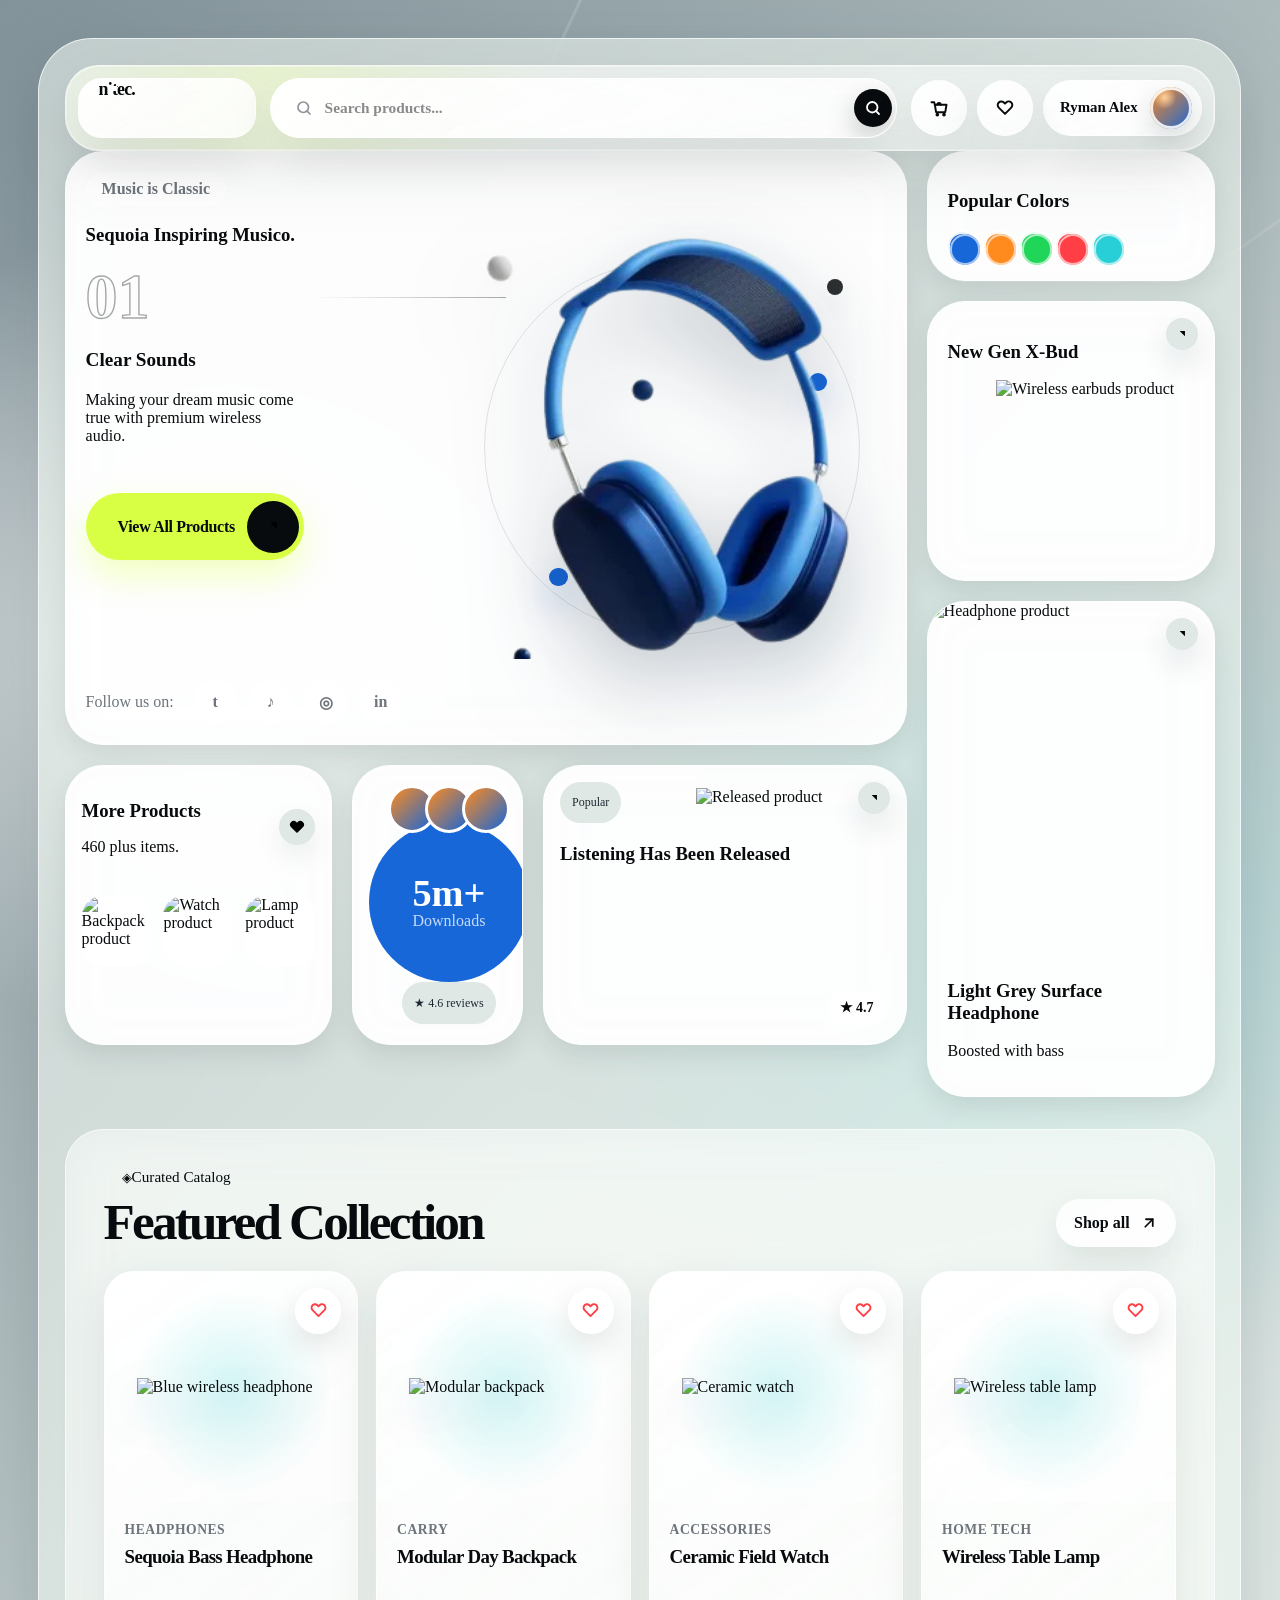
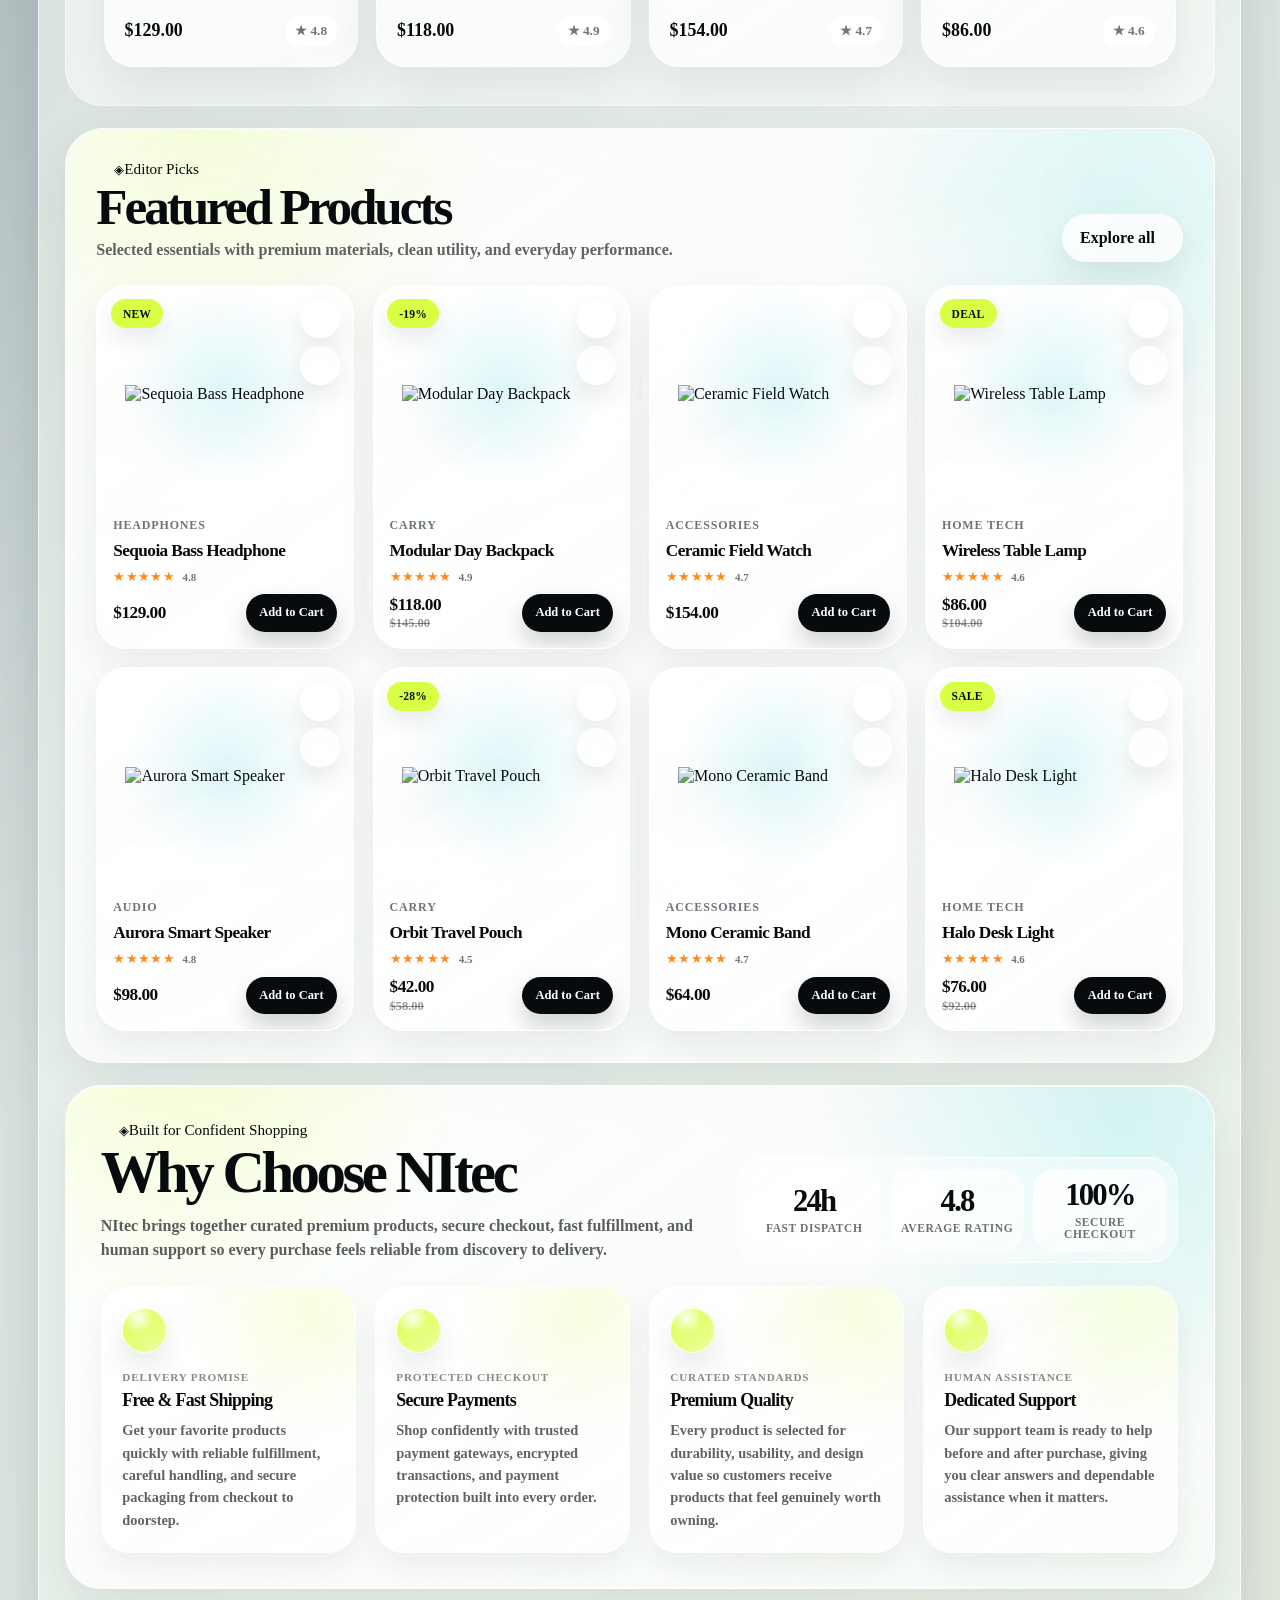
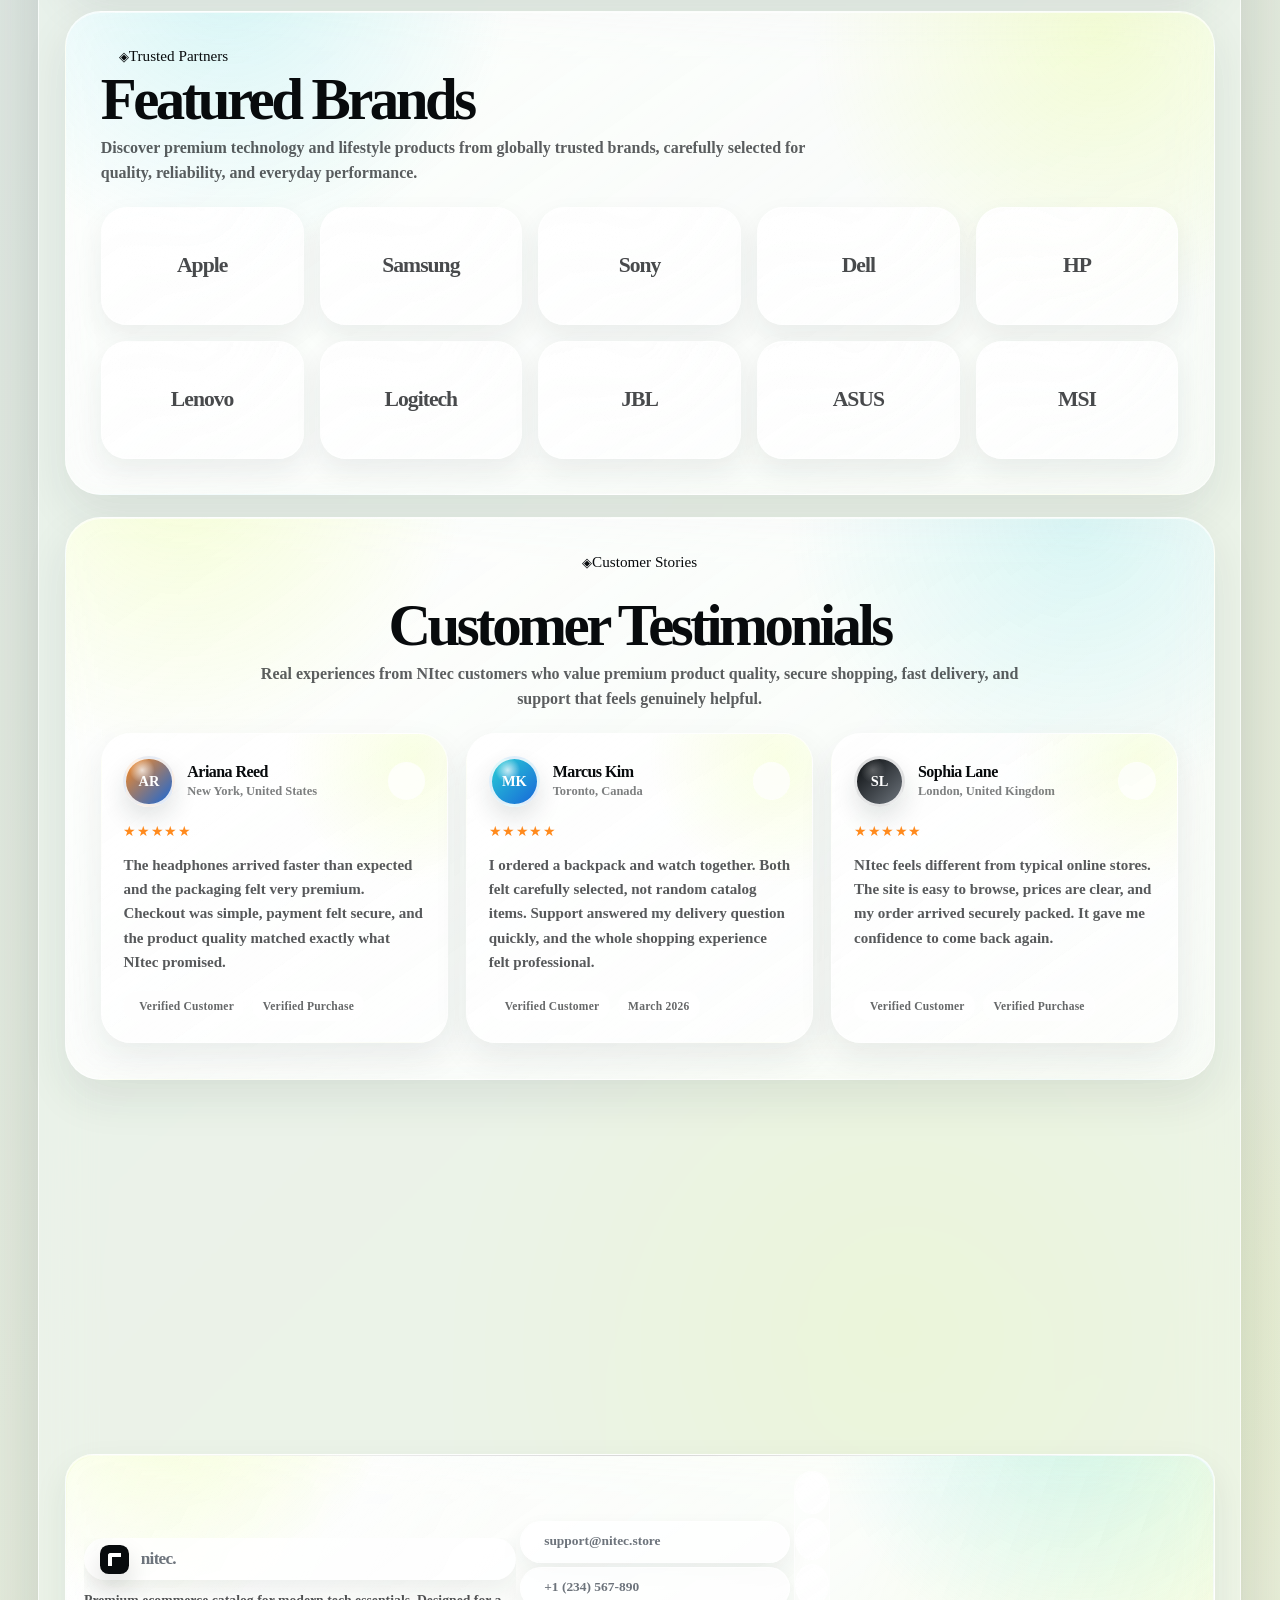
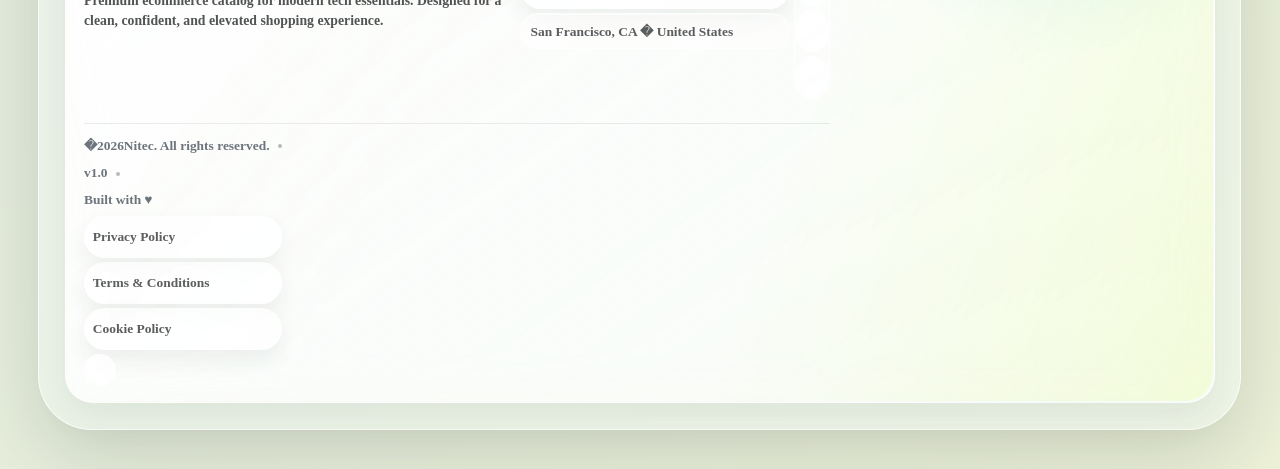
==== commit d1d0a92e: "just updating the index page i mean the hero page or the main page" ====
--- a/index.html
+++ b/index.html
@@ -14,6 +14,8 @@
   <link rel="stylesheet" href="css/style.css">
   <link rel="stylesheet" href="css/sidebar.css">
   <link rel="stylesheet" href="css/navbar.css">
+  <link rel="stylesheet" href="css/footer.css">
+  <link rel="stylesheet" href="css/featured-products.css">
 </head>
 <body>
   <main class="site-shell">
@@ -290,18 +292,248 @@
     </article>
   </div>
 </section>
+<section class="featured-products" aria-labelledby="featured-products-title">
+  <div class="featured-products__head">
+    <div>
+      <span class="neo-kicker">Editor Picks</span>
+      <h2 id="featured-products-title">Featured Products</h2>
+      <p>Selected essentials with premium materials, clean utility, and everyday performance.</p>
+    </div>
+    <a class="neo-section-link" href="shop.html">
+      Explore all
+      <i data-lucide="arrow-up-right" aria-hidden="true"></i>
+    </a>
+  </div>
+
+  <div class="featured-products__grid">
+    <article class="featured-product-card" data-featured-product data-id="fp001" data-name="Sequoia Bass Headphone" data-category="Headphones" data-price="129" data-image="assets/images/products/product-01.svg">
+      <div class="featured-product-card__media"><span class="featured-product-card__badge">New</span><button class="featured-product-card__icon" type="button" data-featured-wishlist aria-label="Add Sequoia Bass Headphone to wishlist"><i data-lucide="heart" aria-hidden="true"></i></button><a class="featured-product-card__quick" href="product.html?id=fp001" aria-label="Quick view Sequoia Bass Headphone"><i data-lucide="eye" aria-hidden="true"></i></a><img src="assets/images/products/product-01.svg" alt="Sequoia Bass Headphone"></div>
+      <div class="featured-product-card__body"><span>Headphones</span><h3>Sequoia Bass Headphone</h3><div class="featured-product-card__rating" aria-label="Rated 4.8 out of 5">&starf;&starf;&starf;&starf;&starf; <small>4.8</small></div><div class="featured-product-card__bottom"><div class="featured-product-card__price"><strong>$129.00</strong></div><button class="featured-product-card__cart" type="button" data-featured-cart>Add to Cart</button></div></div>
+    </article>
+
+    <article class="featured-product-card" data-featured-product data-id="fp002" data-name="Modular Day Backpack" data-category="Carry" data-price="118" data-old-price="145" data-image="assets/images/products/product-02.svg">
+      <div class="featured-product-card__media"><span class="featured-product-card__badge">-19%</span><button class="featured-product-card__icon" type="button" data-featured-wishlist aria-label="Add Modular Day Backpack to wishlist"><i data-lucide="heart" aria-hidden="true"></i></button><a class="featured-product-card__quick" href="product.html?id=fp002" aria-label="Quick view Modular Day Backpack"><i data-lucide="eye" aria-hidden="true"></i></a><img src="assets/images/products/product-02.svg" alt="Modular Day Backpack"></div>
+      <div class="featured-product-card__body"><span>Carry</span><h3>Modular Day Backpack</h3><div class="featured-product-card__rating" aria-label="Rated 4.9 out of 5">&starf;&starf;&starf;&starf;&starf; <small>4.9</small></div><div class="featured-product-card__bottom"><div class="featured-product-card__price"><strong>$118.00</strong><del>$145.00</del></div><button class="featured-product-card__cart" type="button" data-featured-cart>Add to Cart</button></div></div>
+    </article>
+
+    <article class="featured-product-card" data-featured-product data-id="fp003" data-name="Ceramic Field Watch" data-category="Accessories" data-price="154" data-image="assets/images/products/product-03.svg">
+      <div class="featured-product-card__media"><button class="featured-product-card__icon" type="button" data-featured-wishlist aria-label="Add Ceramic Field Watch to wishlist"><i data-lucide="heart" aria-hidden="true"></i></button><a class="featured-product-card__quick" href="product.html?id=fp003" aria-label="Quick view Ceramic Field Watch"><i data-lucide="eye" aria-hidden="true"></i></a><img src="assets/images/products/product-03.svg" alt="Ceramic Field Watch"></div>
+      <div class="featured-product-card__body"><span>Accessories</span><h3>Ceramic Field Watch</h3><div class="featured-product-card__rating" aria-label="Rated 4.7 out of 5">&starf;&starf;&starf;&starf;&starf; <small>4.7</small></div><div class="featured-product-card__bottom"><div class="featured-product-card__price"><strong>$154.00</strong></div><button class="featured-product-card__cart" type="button" data-featured-cart>Add to Cart</button></div></div>
+    </article>
+
+    <article class="featured-product-card" data-featured-product data-id="fp004" data-name="Wireless Table Lamp" data-category="Home Tech" data-price="86" data-old-price="104" data-image="assets/images/products/product-04.svg">
+      <div class="featured-product-card__media"><span class="featured-product-card__badge">Deal</span><button class="featured-product-card__icon" type="button" data-featured-wishlist aria-label="Add Wireless Table Lamp to wishlist"><i data-lucide="heart" aria-hidden="true"></i></button><a class="featured-product-card__quick" href="product.html?id=fp004" aria-label="Quick view Wireless Table Lamp"><i data-lucide="eye" aria-hidden="true"></i></a><img src="assets/images/products/product-04.svg" alt="Wireless Table Lamp"></div>
+      <div class="featured-product-card__body"><span>Home Tech</span><h3>Wireless Table Lamp</h3><div class="featured-product-card__rating" aria-label="Rated 4.6 out of 5">&starf;&starf;&starf;&starf;&starf; <small>4.6</small></div><div class="featured-product-card__bottom"><div class="featured-product-card__price"><strong>$86.00</strong><del>$104.00</del></div><button class="featured-product-card__cart" type="button" data-featured-cart>Add to Cart</button></div></div>
+    </article>
+
+    <article class="featured-product-card" data-featured-product data-id="fp005" data-name="Aurora Smart Speaker" data-category="Audio" data-price="98" data-image="assets/images/products/product-01.svg">
+      <div class="featured-product-card__media"><button class="featured-product-card__icon" type="button" data-featured-wishlist aria-label="Add Aurora Smart Speaker to wishlist"><i data-lucide="heart" aria-hidden="true"></i></button><a class="featured-product-card__quick" href="product.html?id=fp005" aria-label="Quick view Aurora Smart Speaker"><i data-lucide="eye" aria-hidden="true"></i></a><img src="assets/images/products/product-01.svg" alt="Aurora Smart Speaker"></div>
+      <div class="featured-product-card__body"><span>Audio</span><h3>Aurora Smart Speaker</h3><div class="featured-product-card__rating" aria-label="Rated 4.8 out of 5">&starf;&starf;&starf;&starf;&starf; <small>4.8</small></div><div class="featured-product-card__bottom"><div class="featured-product-card__price"><strong>$98.00</strong></div><button class="featured-product-card__cart" type="button" data-featured-cart>Add to Cart</button></div></div>
+    </article>
+
+    <article class="featured-product-card" data-featured-product data-id="fp006" data-name="Orbit Travel Pouch" data-category="Carry" data-price="42" data-old-price="58" data-image="assets/images/products/product-02.svg">
+      <div class="featured-product-card__media"><span class="featured-product-card__badge">-28%</span><button class="featured-product-card__icon" type="button" data-featured-wishlist aria-label="Add Orbit Travel Pouch to wishlist"><i data-lucide="heart" aria-hidden="true"></i></button><a class="featured-product-card__quick" href="product.html?id=fp006" aria-label="Quick view Orbit Travel Pouch"><i data-lucide="eye" aria-hidden="true"></i></a><img src="assets/images/products/product-02.svg" alt="Orbit Travel Pouch"></div>
+      <div class="featured-product-card__body"><span>Carry</span><h3>Orbit Travel Pouch</h3><div class="featured-product-card__rating" aria-label="Rated 4.5 out of 5">&starf;&starf;&starf;&starf;&starf; <small>4.5</small></div><div class="featured-product-card__bottom"><div class="featured-product-card__price"><strong>$42.00</strong><del>$58.00</del></div><button class="featured-product-card__cart" type="button" data-featured-cart>Add to Cart</button></div></div>
+    </article>
+
+    <article class="featured-product-card" data-featured-product data-id="fp007" data-name="Mono Ceramic Band" data-category="Accessories" data-price="64" data-image="assets/images/products/product-03.svg">
+      <div class="featured-product-card__media"><button class="featured-product-card__icon" type="button" data-featured-wishlist aria-label="Add Mono Ceramic Band to wishlist"><i data-lucide="heart" aria-hidden="true"></i></button><a class="featured-product-card__quick" href="product.html?id=fp007" aria-label="Quick view Mono Ceramic Band"><i data-lucide="eye" aria-hidden="true"></i></a><img src="assets/images/products/product-03.svg" alt="Mono Ceramic Band"></div>
+      <div class="featured-product-card__body"><span>Accessories</span><h3>Mono Ceramic Band</h3><div class="featured-product-card__rating" aria-label="Rated 4.7 out of 5">&starf;&starf;&starf;&starf;&starf; <small>4.7</small></div><div class="featured-product-card__bottom"><div class="featured-product-card__price"><strong>$64.00</strong></div><button class="featured-product-card__cart" type="button" data-featured-cart>Add to Cart</button></div></div>
+    </article>
+
+    <article class="featured-product-card" data-featured-product data-id="fp008" data-name="Halo Desk Light" data-category="Home Tech" data-price="76" data-old-price="92" data-image="assets/images/products/product-04.svg">
+      <div class="featured-product-card__media"><span class="featured-product-card__badge">Sale</span><button class="featured-product-card__icon" type="button" data-featured-wishlist aria-label="Add Halo Desk Light to wishlist"><i data-lucide="heart" aria-hidden="true"></i></button><a class="featured-product-card__quick" href="product.html?id=fp008" aria-label="Quick view Halo Desk Light"><i data-lucide="eye" aria-hidden="true"></i></a><img src="assets/images/products/product-04.svg" alt="Halo Desk Light"></div>
+      <div class="featured-product-card__body"><span>Home Tech</span><h3>Halo Desk Light</h3><div class="featured-product-card__rating" aria-label="Rated 4.6 out of 5">&starf;&starf;&starf;&starf;&starf; <small>4.6</small></div><div class="featured-product-card__bottom"><div class="featured-product-card__price"><strong>$76.00</strong><del>$92.00</del></div><button class="featured-product-card__cart" type="button" data-featured-cart>Add to Cart</button></div></div>
+    </article>
+  </div>
+</section>
+<section class="why-choose-nitec" aria-labelledby="why-choose-title">
+  <div class="why-choose-nitec__head">
+    <div class="why-choose-nitec__copy">
+      <span class="neo-kicker">Built for Confident Shopping</span>
+      <h2 id="why-choose-title">Why Choose NItec</h2>
+      <p>NItec brings together curated premium products, secure checkout, fast fulfillment, and human support so every purchase feels reliable from discovery to delivery.</p>
+    </div>
+
+    <div class="why-choose-nitec__proof" aria-label="NItec trust highlights">
+      <div><strong>24h</strong><span>Fast dispatch</span></div>
+      <div><strong>4.8</strong><span>Average rating</span></div>
+      <div><strong>100%</strong><span>Secure checkout</span></div>
+    </div>
+  </div>
+
+  <div class="why-choose-nitec__grid">
+    <article class="why-choose-card">
+      <span class="why-choose-card__icon" aria-hidden="true"><i data-lucide="truck"></i></span>
+      <span class="why-choose-card__eyebrow">Delivery Promise</span>
+      <h3>Free &amp; Fast Shipping</h3>
+      <p>Get your favorite products quickly with reliable fulfillment, careful handling, and secure packaging from checkout to doorstep.</p>
+    </article>
+
+    <article class="why-choose-card">
+      <span class="why-choose-card__icon" aria-hidden="true"><i data-lucide="shield-check"></i></span>
+      <span class="why-choose-card__eyebrow">Protected Checkout</span>
+      <h3>Secure Payments</h3>
+      <p>Shop confidently with trusted payment gateways, encrypted transactions, and payment protection built into every order.</p>
+    </article>
+
+    <article class="why-choose-card">
+      <span class="why-choose-card__icon" aria-hidden="true"><i data-lucide="badge-check"></i></span>
+      <span class="why-choose-card__eyebrow">Curated Standards</span>
+      <h3>Premium Quality</h3>
+      <p>Every product is selected for durability, usability, and design value so customers receive products that feel genuinely worth owning.</p>
+    </article>
+
+    <article class="why-choose-card">
+      <span class="why-choose-card__icon" aria-hidden="true"><i data-lucide="messages-square"></i></span>
+      <span class="why-choose-card__eyebrow">Human Assistance</span>
+      <h3>Dedicated Support</h3>
+      <p>Our support team is ready to help before and after purchase, giving you clear answers and dependable assistance when it matters.</p>
+    </article>
+  </div>
+</section>
+<section class="featured-brands" aria-labelledby="featured-brands-title">
+  <div class="featured-brands__head">
+    <div>
+      <span class="neo-kicker">Trusted Partners</span>
+      <h2 id="featured-brands-title">Featured Brands</h2>
+      <p>Discover premium technology and lifestyle products from globally trusted brands, carefully selected for quality, reliability, and everyday performance.</p>
+    </div>
+  </div>
+
+  <div class="featured-brands__grid" aria-label="Featured brand partners">
+    <article class="featured-brand-card"><span>Apple</span></article>
+    <article class="featured-brand-card"><span>Samsung</span></article>
+    <article class="featured-brand-card"><span>Sony</span></article>
+    <article class="featured-brand-card"><span>Dell</span></article>
+    <article class="featured-brand-card"><span>HP</span></article>
+    <article class="featured-brand-card"><span>Lenovo</span></article>
+    <article class="featured-brand-card"><span>Logitech</span></article>
+    <article class="featured-brand-card"><span>JBL</span></article>
+    <article class="featured-brand-card"><span>ASUS</span></article>
+    <article class="featured-brand-card"><span>MSI</span></article>
+  </div>
+</section>
+<section class="customer-testimonials" aria-labelledby="customer-testimonials-title">
+  <div class="customer-testimonials__head">
+    <span class="neo-kicker">Customer Stories</span>
+    <h2 id="customer-testimonials-title">Customer Testimonials</h2>
+    <p>Real experiences from NItec customers who value premium product quality, secure shopping, fast delivery, and support that feels genuinely helpful.</p>
+  </div>
+  <div class="customer-testimonials__grid">
+    <article class="testimonial-card">
+      <div class="testimonial-card__top"><span class="testimonial-card__avatar" aria-hidden="true">AR</span><div><h3>Ariana Reed</h3><p>New York, United States</p></div><span class="testimonial-card__quote" aria-hidden="true"><i data-lucide="quote"></i></span></div>
+      <div class="testimonial-card__rating" aria-label="Rated 5 out of 5">&starf;&starf;&starf;&starf;&starf;</div>
+      <p class="testimonial-card__text">The headphones arrived faster than expected and the packaging felt very premium. Checkout was simple, payment felt secure, and the product quality matched exactly what NItec promised.</p>
+      <div class="testimonial-card__meta"><span><i data-lucide="badge-check" aria-hidden="true"></i> Verified Customer</span><span>Verified Purchase</span></div>
+    </article>
+    <article class="testimonial-card">
+      <div class="testimonial-card__top"><span class="testimonial-card__avatar testimonial-card__avatar--blue" aria-hidden="true">MK</span><div><h3>Marcus Kim</h3><p>Toronto, Canada</p></div><span class="testimonial-card__quote" aria-hidden="true"><i data-lucide="quote"></i></span></div>
+      <div class="testimonial-card__rating" aria-label="Rated 5 out of 5">&starf;&starf;&starf;&starf;&starf;</div>
+      <p class="testimonial-card__text">I ordered a backpack and watch together. Both felt carefully selected, not random catalog items. Support answered my delivery question quickly, and the whole shopping experience felt professional.</p>
+      <div class="testimonial-card__meta"><span><i data-lucide="badge-check" aria-hidden="true"></i> Verified Customer</span><span>March 2026</span></div>
+    </article>
+    <article class="testimonial-card">
+      <div class="testimonial-card__top"><span class="testimonial-card__avatar testimonial-card__avatar--dark" aria-hidden="true">SL</span><div><h3>Sophia Lane</h3><p>London, United Kingdom</p></div><span class="testimonial-card__quote" aria-hidden="true"><i data-lucide="quote"></i></span></div>
+      <div class="testimonial-card__rating" aria-label="Rated 5 out of 5">&starf;&starf;&starf;&starf;&starf;</div>
+      <p class="testimonial-card__text">NItec feels different from typical online stores. The site is easy to browse, prices are clear, and my order arrived securely packed. It gave me confidence to come back again.</p>
+      <div class="testimonial-card__meta"><span><i data-lucide="badge-check" aria-hidden="true"></i> Verified Customer</span><span>Verified Purchase</span></div>
+    </article>
+  </div>
+</section>
+<section class="promo-banner" aria-labelledby="promo-banner-title">
+  <div class="promo-banner__inner">
+    <div>
+      <span class="promo-banner__kicker">Exclusive Weekend Sale</span>
+      <h2 class="promo-banner__title" id="promo-banner-title">Limited-Time Offer</h2>
+      <p class="promo-banner__desc">
+        Up to 40% off premium electronics — carefully selected essentials at
+        their best price this weekend only.
+      </p>
+
+      <div class="promo-banner__actions">
+        <a class="btn btn--accent" href="shop.html">
+          <span>Shop Now</span>
+          <span class="btn__icon" aria-hidden="true">
+            <svg class="icon" viewBox="0 0 24 24">
+              <path d="M7 17 17 7"></path>
+              <path d="M8 7h9v9"></path>
+            </svg>
+          </span>
+        </a>
+
+        <div class="promo-banner__countdown js-countdown" data-countdown-target="2026-08-02T23:59:59">
+          <div><span data-cd="days">00</span><small>Days</small></div>
+          <div><span data-cd="hours">00</span><small>Hrs</small></div>
+          <div><span data-cd="minutes">00</span><small>Min</small></div>
+          <div><span data-cd="seconds">00</span><small>Sec</small></div>
+        </div>
+      </div>
+    </div>
+
+    <div class="promo-banner__showcase" aria-hidden="true">
+      <span class="promo-banner__orb"></span>
+      <span class="promo-banner__float promo-banner__float--one"></span>
+      <span class="promo-banner__float promo-banner__float--two"></span>
+      <div class="promo-banner__badge">
+        <strong>40%</strong>
+        <span>Off</span>
+      </div>
+    </div>
+  </div>
+</section>
 <footer class="neo-footer-strip">
-  <div>
-    <strong>nitec.</strong>
-    <span>Premium ecommerce catalog for modern tech essentials.</span>
-  </div>
-
-  <nav aria-label="Footer navigation">
-    <a href="shop.html">Shop</a>
-    <a href="product.html">Product</a>
-    <a href="wishlist.html">Wishlist</a>
-    <a href="cart.html">Cart</a>
-  </nav>
+  <div class="footer-main">
+    <div class="footer-brand">
+      <a class="footer-logo" href="index.html" aria-label="Nitec home">
+        <span class="footer-logo__mark" aria-hidden="true"></span>
+        <span>nitec.</span>
+      </a>
+      <p>Premium ecommerce catalog for modern tech essentials. Designed for a clean, confident, and elevated shopping experience.</p>
+    </div>
+
+    <div class="footer-contact" aria-label="Contact information">
+      <a class="footer-contact__item" href="mailto:support@nitec.store">
+        <i data-lucide="mail" aria-hidden="true"></i>
+        <span>support@nitec.store</span>
+      </a>
+      <a class="footer-contact__item" href="tel:+1234567890">
+        <i data-lucide="phone" aria-hidden="true"></i>
+        <span>+1 (234) 567-890</span>
+      </a>
+      <div class="footer-contact__item">
+        <i data-lucide="map-pin" aria-hidden="true"></i>
+        <address>San Francisco, CA � United States</address>
+      </div>
+    </div>
+
+    <div class="footer-social" aria-label="Social media">
+      <a href="https://github.com" aria-label="GitHub" target="_blank" rel="noreferrer"><i data-lucide="github" aria-hidden="true"></i></a>
+      <a href="https://linkedin.com" aria-label="LinkedIn" target="_blank" rel="noreferrer"><i data-lucide="linkedin" aria-hidden="true"></i></a>
+      <a href="https://x.com" aria-label="X" target="_blank" rel="noreferrer"><i data-lucide="twitter" aria-hidden="true"></i></a>
+      <a href="https://instagram.com" aria-label="Instagram" target="_blank" rel="noreferrer"><i data-lucide="instagram" aria-hidden="true"></i></a>
+      <a href="https://facebook.com" aria-label="Facebook" target="_blank" rel="noreferrer"><i data-lucide="facebook" aria-hidden="true"></i></a>
+    </div>
+  </div>
+
+  <div class="footer-divider" aria-hidden="true"></div>
+
+  <div class="footer-bottom">
+    <div class="footer-meta">
+      <span>� <span data-year>2026</span> Nitec. All rights reserved.</span>
+      <span>v1.0</span>
+      <span>Built with &hearts;</span>
+    </div>
+
+    <div class="footer-legal" aria-label="Legal links">
+      <a href="privacy.html">Privacy Policy</a>
+      <a href="terms.html">Terms &amp; Conditions</a>
+      <a href="cookies.html">Cookie Policy</a>
+      <button class="footer-top" type="button" data-back-to-top aria-label="Back to top">
+        <i data-lucide="arrow-up" aria-hidden="true"></i>
+      </button>
+    </div>
+  </div>
 </footer>
   </main>
   <script src="https://cdnjs.cloudflare.com/ajax/libs/Swiper/11.1.4/swiper-bundle.min.js"></script>
--- a/css/style.css
+++ b/css/style.css
@@ -2533,6 +2533,730 @@
   background: #080b0d;
 }
 
+.why-choose-nitec {
+  margin-top: 22px;
+  padding: clamp(1.15rem, 2.8vw, 2.2rem);
+  border: 1px solid rgba(255, 255, 255, 0.64);
+  border-radius: 36px;
+  background: radial-gradient(circle at 10% -10%, rgba(217, 255, 69, 0.24), transparent 18rem), radial-gradient(circle at 92% 8%, rgba(41, 207, 214, 0.18), transparent 19rem), linear-gradient(145deg, rgba(255, 255, 255, 0.92), rgba(255, 255, 255, 0.56));
+  box-shadow: inset 0 1px 0 rgba(255, 255, 255, 0.62), 0 18px 46px rgba(25, 38, 44, 0.09);
+  backdrop-filter: blur(22px);
+}
+
+.why-choose-nitec,
+.why-choose-nitec * {
+  opacity: 1;
+  visibility: visible;
+}
+
+.why-choose-nitec__head {
+  display: grid;
+  grid-template-columns: minmax(0, 0.92fr) minmax(300px, 0.68fr);
+  align-items: end;
+  gap: clamp(1rem, 3vw, 2.25rem);
+  margin-bottom: clamp(1rem, 2vw, 1.45rem);
+}
+
+.why-choose-nitec__copy {
+  max-width: 760px;
+}
+
+.why-choose-nitec__head h2 {
+  margin: 0.4rem 0 0;
+  font-size: clamp(2.25rem, 4.6vw, 4.65rem);
+  line-height: 0.94;
+  letter-spacing: -0.06em;
+}
+
+.why-choose-nitec__head p {
+  max-width: 640px;
+  margin: 0.8rem 0 0;
+  color: rgba(8, 11, 13, 0.66);
+  font-size: clamp(0.96rem, 1.25vw, 1.06rem);
+  font-weight: 650;
+  line-height: 1.55;
+}
+
+.why-choose-nitec__proof {
+  display: grid;
+  grid-template-columns: repeat(3, minmax(0, 1fr));
+  gap: 0.55rem;
+  padding: 0.65rem;
+  border: 1px solid rgba(255, 255, 255, 0.58);
+  border-radius: 28px;
+  background: rgba(255, 255, 255, 0.42);
+  box-shadow: inset 0 1px 0 rgba(255, 255, 255, 0.55);
+}
+
+.why-choose-nitec__proof div {
+  min-height: 5.2rem;
+  display: grid;
+  align-content: center;
+  justify-items: center;
+  padding: 0.7rem 0.5rem;
+  border-radius: 22px;
+  background: linear-gradient(145deg, rgba(255, 255, 255, 0.94), rgba(255, 255, 255, 0.58));
+}
+
+.why-choose-nitec__proof strong {
+  color: #080b0d;
+  font-size: clamp(1.45rem, 2.4vw, 2rem);
+  line-height: 1;
+  letter-spacing: -0.06em;
+}
+
+.why-choose-nitec__proof span {
+  margin-top: 0.35rem;
+  color: rgba(8, 11, 13, 0.58);
+  font-size: 0.72rem;
+  font-weight: 900;
+  letter-spacing: 0.05em;
+  text-align: center;
+  text-transform: uppercase;
+}
+
+.why-choose-nitec__grid {
+  display: grid;
+  grid-template-columns: repeat(4, minmax(0, 1fr));
+  gap: clamp(0.85rem, 1.5vw, 1.15rem);
+}
+
+.why-choose-card {
+  position: relative;
+  min-height: 214px;
+  padding: clamp(1rem, 1.8vw, 1.28rem);
+  overflow: hidden;
+  border: 1px solid rgba(255, 255, 255, 0.62);
+  border-radius: 28px;
+  background: radial-gradient(circle at 82% 8%, rgba(217, 255, 69, 0.16), transparent 8rem), linear-gradient(145deg, rgba(255, 255, 255, 0.96), rgba(255, 255, 255, 0.62));
+  box-shadow: 0 12px 28px rgba(25, 38, 44, 0.07);
+  transition: transform 320ms cubic-bezier(0.2, 0.8, 0.2, 1), box-shadow 320ms ease, border-color 320ms ease;
+}
+
+.why-choose-card::after {
+  content: "";
+  position: absolute;
+  right: -2.5rem;
+  bottom: -2.5rem;
+  width: 8rem;
+  height: 8rem;
+  border-radius: 50%;
+  background: radial-gradient(circle, rgba(217, 255, 69, 0.22), transparent 66%);
+  opacity: 0;
+  transition: opacity 320ms ease, transform 320ms ease;
+}
+
+.why-choose-card:hover {
+  transform: translateY(-3px);
+  border-color: rgba(217, 255, 69, 0.72);
+  box-shadow: 0 20px 42px rgba(25, 38, 44, 0.12);
+}
+
+.why-choose-card:hover::after {
+  opacity: 1;
+  transform: scale(1.08);
+}
+
+.why-choose-card__icon {
+  position: relative;
+  z-index: 1;
+  width: 2.8rem;
+  height: 2.8rem;
+  display: grid;
+  place-items: center;
+  margin-bottom: 0.9rem;
+  border: 1px solid rgba(255, 255, 255, 0.72);
+  border-radius: 999px;
+  background: radial-gradient(circle at 35% 20%, rgba(255, 255, 255, 0.9), transparent 36%), linear-gradient(145deg, rgba(217, 255, 69, 0.95), rgba(217, 255, 69, 0.52));
+  color: #080b0d;
+  box-shadow: 0 14px 28px rgba(25, 38, 44, 0.1);
+  transition: transform 320ms cubic-bezier(0.2, 0.8, 0.2, 1);
+}
+
+.why-choose-card__eyebrow {
+  position: relative;
+  z-index: 1;
+  display: inline-flex;
+  margin-bottom: 0.45rem;
+  color: rgba(8, 11, 13, 0.48);
+  font-size: 0.7rem;
+  font-weight: 900;
+  letter-spacing: 0.075em;
+  text-transform: uppercase;
+}
+
+.why-choose-card:hover .why-choose-card__icon {
+  transform: translateY(-3px) rotate(-3deg);
+}
+
+.why-choose-card__icon svg {
+  width: 1.18rem;
+  height: 1.18rem;
+  stroke-width: 2.35;
+}
+
+.why-choose-card h3 {
+  position: relative;
+  z-index: 1;
+  margin: 0 0 0.55rem;
+  color: #080b0d;
+  font-size: 1.12rem;
+  line-height: 1.12;
+  letter-spacing: -0.04em;
+}
+
+.why-choose-card p {
+  position: relative;
+  z-index: 1;
+  margin: 0;
+  color: rgba(8, 11, 13, 0.64);
+  font-size: 0.9rem;
+  font-weight: 650;
+  line-height: 1.56;
+}
+
+@media (max-width: 1180px) {
+  .why-choose-nitec__head {
+    grid-template-columns: 1fr;
+  }
+  .why-choose-nitec__grid {
+    grid-template-columns: repeat(2, minmax(0, 1fr));
+  }
+}
+@media (max-width: 620px) {
+  .why-choose-nitec {
+    border-radius: 30px;
+  }
+  .why-choose-nitec__head {
+    grid-template-columns: 1fr;
+  }
+  .why-choose-nitec__proof {
+    grid-template-columns: 1fr;
+  }
+  .why-choose-nitec__grid {
+    grid-template-columns: 1fr;
+  }
+  .why-choose-card {
+    min-height: auto;
+  }
+}
+.featured-brands {
+  margin-top: 22px;
+  padding: clamp(1.15rem, 2.8vw, 2.2rem);
+  border: 1px solid rgba(255, 255, 255, 0.64);
+  border-radius: 36px;
+  background: radial-gradient(circle at 14% -8%, rgba(41, 207, 214, 0.18), transparent 18rem), radial-gradient(circle at 90% 4%, rgba(217, 255, 69, 0.2), transparent 18rem), linear-gradient(145deg, rgba(255, 255, 255, 0.9), rgba(255, 255, 255, 0.54));
+  box-shadow: inset 0 1px 0 rgba(255, 255, 255, 0.62), 0 18px 46px rgba(25, 38, 44, 0.09);
+  backdrop-filter: blur(22px);
+}
+
+.featured-brands__head {
+  display: flex;
+  align-items: flex-end;
+  justify-content: space-between;
+  gap: clamp(1rem, 3vw, 2rem);
+  margin-bottom: clamp(1rem, 2vw, 1.35rem);
+}
+
+.featured-brands__head h2 {
+  margin: 0.4rem 0 0.55rem;
+  font-size: clamp(2.25rem, 4.6vw, 4.65rem);
+  line-height: 0.94;
+  letter-spacing: -0.06em;
+}
+
+.featured-brands__head p {
+  max-width: 720px;
+  margin: 0;
+  color: rgba(8, 11, 13, 0.66);
+  font-size: clamp(0.96rem, 1.25vw, 1.06rem);
+  font-weight: 650;
+  line-height: 1.55;
+}
+
+.featured-brands__grid {
+  display: grid;
+  grid-template-columns: repeat(5, minmax(0, 1fr));
+  gap: clamp(0.75rem, 1.35vw, 1rem);
+}
+
+.featured-brand-card {
+  position: relative;
+  min-height: 118px;
+  display: grid;
+  place-items: center;
+  overflow: hidden;
+  border: 1px solid rgba(255, 255, 255, 0.62);
+  border-radius: 26px;
+  background: radial-gradient(circle at 50% 0%, rgba(255, 255, 255, 0.72), transparent 62%), linear-gradient(145deg, rgba(255, 255, 255, 0.96), rgba(255, 255, 255, 0.62));
+  box-shadow: 0 12px 28px rgba(25, 38, 44, 0.07);
+  transition: transform 320ms cubic-bezier(0.2, 0.8, 0.2, 1), box-shadow 320ms ease, border-color 320ms ease, background 320ms ease;
+}
+
+.featured-brand-card::after {
+  content: "";
+  position: absolute;
+  inset: auto 18% 0;
+  height: 3px;
+  border-radius: 999px 999px 0 0;
+  background: linear-gradient(90deg, transparent, #d9ff45, transparent);
+  opacity: 0;
+  transform: translateY(4px);
+  transition: opacity 320ms ease, transform 320ms ease;
+}
+
+.featured-brand-card span {
+  position: relative;
+  z-index: 1;
+  color: rgba(8, 11, 13, 0.74);
+  font-size: clamp(1.05rem, 1.8vw, 1.35rem);
+  font-weight: 900;
+  letter-spacing: -0.045em;
+  transition: color 320ms ease, transform 320ms cubic-bezier(0.2, 0.8, 0.2, 1);
+}
+
+.featured-brand-card:hover {
+  transform: translateY(-4px);
+  border-color: rgba(217, 255, 69, 0.72);
+  background: radial-gradient(circle at 50% 0%, rgba(217, 255, 69, 0.2), transparent 64%), linear-gradient(145deg, white, rgba(255, 255, 255, 0.72));
+  box-shadow: 0 22px 48px rgba(25, 38, 44, 0.13);
+}
+
+.featured-brand-card:hover::after {
+  opacity: 1;
+  transform: translateY(0);
+}
+
+.featured-brand-card:hover span {
+  color: #080b0d;
+  transform: scale(1.03);
+}
+
+@media (max-width: 1180px) {
+  .featured-brands__grid {
+    grid-template-columns: repeat(4, minmax(0, 1fr));
+  }
+}
+@media (max-width: 860px) {
+  .featured-brands__head {
+    align-items: flex-start;
+    flex-direction: column;
+  }
+  .featured-brands__grid {
+    grid-template-columns: repeat(2, minmax(0, 1fr));
+  }
+}
+@media (max-width: 520px) {
+  .featured-brands {
+    border-radius: 30px;
+  }
+  .featured-brands__grid {
+    grid-template-columns: 1fr;
+  }
+  .featured-brand-card {
+    min-height: 92px;
+  }
+}
+.customer-testimonials {
+  margin-top: 22px;
+  padding: clamp(1.15rem, 2.8vw, 2.2rem);
+  border: 1px solid rgba(255, 255, 255, 0.64);
+  border-radius: 36px;
+  background: radial-gradient(circle at 10% -8%, rgba(217, 255, 69, 0.2), transparent 18rem), radial-gradient(circle at 88% 0%, rgba(41, 207, 214, 0.16), transparent 18rem), linear-gradient(145deg, rgba(255, 255, 255, 0.92), rgba(255, 255, 255, 0.56));
+  box-shadow: inset 0 1px 0 rgba(255, 255, 255, 0.62), 0 18px 46px rgba(25, 38, 44, 0.09);
+  backdrop-filter: blur(22px);
+}
+
+.customer-testimonials__head {
+  display: grid;
+  justify-items: center;
+  max-width: 780px;
+  margin-inline: auto;
+  margin-bottom: clamp(1rem, 2vw, 1.35rem);
+  text-align: center;
+}
+
+.customer-testimonials__head h2 {
+  margin: 0.4rem 0 0.55rem;
+  font-size: clamp(2.25rem, 4.6vw, 4.65rem);
+  line-height: 0.94;
+  letter-spacing: -0.06em;
+}
+
+.customer-testimonials__head p {
+  margin: 0;
+  color: rgba(8, 11, 13, 0.66);
+  font-size: clamp(0.96rem, 1.25vw, 1.06rem);
+  font-weight: 650;
+  line-height: 1.55;
+}
+
+.customer-testimonials__grid {
+  display: grid;
+  grid-template-columns: repeat(3, minmax(0, 1fr));
+  gap: clamp(0.85rem, 1.5vw, 1.15rem);
+}
+
+.testimonial-card {
+  position: relative;
+  min-height: 300px;
+  display: flex;
+  flex-direction: column;
+  overflow: hidden;
+  padding: clamp(1rem, 1.8vw, 1.35rem);
+  border: 1px solid rgba(255, 255, 255, 0.62);
+  border-radius: 30px;
+  background: radial-gradient(circle at 90% 8%, rgba(217, 255, 69, 0.14), transparent 8rem), linear-gradient(145deg, rgba(255, 255, 255, 0.96), rgba(255, 255, 255, 0.62));
+  box-shadow: 0 14px 34px rgba(25, 38, 44, 0.08);
+  transition: transform 320ms cubic-bezier(0.2, 0.8, 0.2, 1), box-shadow 320ms ease, border-color 320ms ease;
+}
+
+.testimonial-card::after {
+  content: "";
+  position: absolute;
+  right: -2.4rem;
+  bottom: -2.4rem;
+  width: 8rem;
+  height: 8rem;
+  border-radius: 50%;
+  background: radial-gradient(circle, rgba(41, 207, 214, 0.16), transparent 66%);
+  opacity: 0;
+  transition: opacity 320ms ease, transform 320ms ease;
+}
+
+.testimonial-card:hover {
+  transform: translateY(-4px);
+  border-color: rgba(217, 255, 69, 0.72);
+  box-shadow: 0 24px 54px rgba(25, 38, 44, 0.14);
+}
+
+.testimonial-card:hover::after {
+  opacity: 1;
+  transform: scale(1.08);
+}
+
+.testimonial-card__top {
+  position: relative;
+  z-index: 1;
+  display: grid;
+  grid-template-columns: auto minmax(0, 1fr) auto;
+  align-items: center;
+  gap: 0.8rem;
+  margin-bottom: 1rem;
+}
+
+.testimonial-card__avatar {
+  width: 3.2rem;
+  height: 3.2rem;
+  display: grid;
+  place-items: center;
+  border: 3px solid rgba(255, 255, 255, 0.86);
+  border-radius: 999px;
+  background: radial-gradient(circle at 35% 25%, rgba(255, 255, 255, 0.75), transparent 28%), linear-gradient(135deg, #ff8a1d, #1767d8);
+  color: #ffffff;
+  font-size: 0.9rem;
+  font-weight: 900;
+  box-shadow: 0 12px 24px rgba(25, 38, 44, 0.12);
+}
+
+.testimonial-card__avatar--blue {
+  background: radial-gradient(circle at 35% 25%, rgba(255, 255, 255, 0.75), transparent 28%), linear-gradient(135deg, #29cfd6, #1767d8);
+}
+
+.testimonial-card__avatar--dark {
+  background: radial-gradient(circle at 35% 25%, rgba(255, 255, 255, 0.25), transparent 28%), linear-gradient(135deg, #080b0d, #6d747c);
+}
+
+.testimonial-card__top h3 {
+  margin: 0;
+  color: #080b0d;
+  font-size: 1rem;
+  line-height: 1.1;
+  letter-spacing: -0.035em;
+}
+
+.testimonial-card__top p {
+  margin: 0.22rem 0 0;
+  color: rgba(8, 11, 13, 0.52);
+  font-size: 0.78rem;
+  font-weight: 800;
+}
+
+.testimonial-card__quote {
+  width: 2.35rem;
+  height: 2.35rem;
+  display: grid;
+  place-items: center;
+  border-radius: 999px;
+  background: rgba(255, 255, 255, 0.72);
+  color: rgba(8, 11, 13, 0.36);
+}
+
+.testimonial-card__quote svg {
+  width: 1.05rem;
+  height: 1.05rem;
+  stroke-width: 2.3;
+}
+
+.testimonial-card__rating {
+  position: relative;
+  z-index: 1;
+  margin-bottom: 0.8rem;
+  color: #ff8a1d;
+  font-size: 0.9rem;
+  letter-spacing: 0.04em;
+}
+
+.testimonial-card__text {
+  position: relative;
+  z-index: 1;
+  margin: 0;
+  color: rgba(8, 11, 13, 0.68);
+  font-size: 0.94rem;
+  font-weight: 650;
+  line-height: 1.62;
+}
+
+.testimonial-card__meta {
+  position: relative;
+  z-index: 1;
+  display: flex;
+  align-items: center;
+  gap: 0.5rem;
+  flex-wrap: wrap;
+  margin-top: auto;
+  padding-top: 1rem;
+}
+
+.testimonial-card__meta span {
+  min-height: 1.9rem;
+  display: inline-flex;
+  align-items: center;
+  gap: 0.35rem;
+  padding: 0 0.65rem;
+  border-radius: 999px;
+  background: rgba(255, 255, 255, 0.72);
+  color: rgba(8, 11, 13, 0.62);
+  font-size: 0.72rem;
+  font-weight: 900;
+  letter-spacing: 0.02em;
+}
+
+.testimonial-card__meta svg {
+  width: 0.9rem;
+  height: 0.9rem;
+  color: #1767d8;
+}
+
+@media (max-width: 1080px) {
+  .customer-testimonials__grid {
+    grid-template-columns: 1fr;
+  }
+  .testimonial-card {
+    min-height: auto;
+  }
+}
+@media (max-width: 620px) {
+  .customer-testimonials {
+    border-radius: 30px;
+  }
+  .customer-testimonials__head {
+    justify-items: start;
+    text-align: left;
+  }
+}
+.promo-banner {
+  margin-top: 22px;
+  padding: clamp(1.75rem, 4vw, 3.5rem);
+  border: 1px solid rgba(255, 255, 255, 0.64);
+  border-radius: 36px;
+  position: relative;
+  overflow: hidden;
+  background: radial-gradient(circle at 8% -10%, rgba(217, 255, 69, 0.22), transparent 20rem), radial-gradient(circle at 94% 10%, rgba(41, 207, 214, 0.18), transparent 20rem), linear-gradient(145deg, rgba(255, 255, 255, 0.92), rgba(255, 255, 255, 0.56));
+  box-shadow: inset 0 1px 0 rgba(255, 255, 255, 0.62), 0 18px 46px rgba(25, 38, 44, 0.09);
+  backdrop-filter: blur(22px);
+  opacity: 0;
+  transform: translateY(28px);
+  transition: opacity 0.7s ease, transform 0.7s ease;
+}
+.promo-banner.is-visible {
+  opacity: 1;
+  transform: translateY(0);
+}
+
+.promo-banner__inner {
+  display: grid;
+  grid-template-columns: 1.15fr 0.85fr;
+  gap: clamp(1.5rem, 3vw, 3rem);
+  align-items: center;
+  position: relative;
+  z-index: 1;
+}
+
+.promo-banner__kicker {
+  display: inline-flex;
+  align-items: center;
+  gap: 0.5rem;
+  font-size: 0.8rem;
+  font-weight: 700;
+  letter-spacing: 0.04em;
+  text-transform: uppercase;
+  color: #080b0d;
+  margin-bottom: 0.85rem;
+}
+.promo-banner__kicker::before {
+  content: "";
+  width: 8px;
+  height: 8px;
+  border-radius: 50%;
+  background: #d9ff45;
+  box-shadow: 0 0 0 4px rgba(217, 255, 69, 0.28);
+}
+
+.promo-banner__title {
+  margin: 0 0 0.6rem;
+  font-size: clamp(2rem, 4vw, 3.4rem);
+  line-height: 1.02;
+  letter-spacing: -0.03em;
+  color: #080b0d;
+}
+
+.promo-banner__desc {
+  margin: 0 0 1.4rem;
+  max-width: 32rem;
+  font-size: clamp(0.95rem, 1.2vw, 1.05rem);
+  line-height: 1.6;
+  font-weight: 600;
+  color: rgba(8, 11, 13, 0.66);
+}
+
+.promo-banner__actions {
+  display: flex;
+  align-items: center;
+  gap: 1.5rem;
+  flex-wrap: wrap;
+}
+
+.promo-banner__countdown {
+  display: flex;
+  gap: 0.6rem;
+}
+.promo-banner__countdown div {
+  display: flex;
+  flex-direction: column;
+  align-items: center;
+  justify-content: center;
+  width: 3.6rem;
+  height: 3.6rem;
+  border-radius: 16px;
+  background: rgba(255, 255, 255, 0.7);
+  border: 1px solid rgba(255, 255, 255, 0.8);
+  box-shadow: 0 8px 20px rgba(25, 38, 44, 0.08);
+}
+.promo-banner__countdown span {
+  font-size: 1.15rem;
+  font-weight: 800;
+  letter-spacing: -0.02em;
+  color: #080b0d;
+  line-height: 1;
+}
+.promo-banner__countdown small {
+  margin-top: 0.15rem;
+  font-size: 0.6rem;
+  font-weight: 700;
+  text-transform: uppercase;
+  letter-spacing: 0.03em;
+  color: rgba(8, 11, 13, 0.5);
+}
+.promo-banner__countdown.is-expired {
+  display: none;
+}
+
+.promo-banner__showcase {
+  position: relative;
+  display: grid;
+  place-items: center;
+  min-height: 14rem;
+}
+
+.promo-banner__orb {
+  position: absolute;
+  inset: 8%;
+  border-radius: 50%;
+  background: radial-gradient(circle at 30% 25%, rgba(217, 255, 69, 0.55), rgba(41, 207, 214, 0.35) 60%, transparent 75%);
+  filter: blur(2px);
+}
+
+.promo-banner__badge {
+  position: relative;
+  width: clamp(9rem, 14vw, 11.5rem);
+  height: clamp(9rem, 14vw, 11.5rem);
+  border-radius: 50%;
+  display: grid;
+  place-items: center;
+  background: linear-gradient(145deg, #080b0d, #1f2933);
+  color: #ffffff;
+  box-shadow: 0 24px 60px rgba(8, 11, 13, 0.28);
+}
+.promo-banner__badge strong {
+  display: block;
+  font-size: clamp(2rem, 3.4vw, 2.6rem);
+  font-weight: 800;
+  letter-spacing: -0.03em;
+  line-height: 1;
+}
+.promo-banner__badge span {
+  display: block;
+  margin-top: 0.35rem;
+  font-size: 0.75rem;
+  font-weight: 700;
+  letter-spacing: 0.06em;
+  text-transform: uppercase;
+  opacity: 0.72;
+}
+
+.promo-banner__float {
+  position: absolute;
+  border-radius: 50%;
+  opacity: 0.85;
+}
+.promo-banner__float--one {
+  top: 10%;
+  left: 6%;
+  width: 0.85rem;
+  height: 0.85rem;
+  background: #29cfd6;
+}
+.promo-banner__float--two {
+  bottom: 14%;
+  right: 10%;
+  width: 1.15rem;
+  height: 1.15rem;
+  background: #080b0d;
+}
+
+@media (max-width: 900px) {
+  .promo-banner__inner {
+    grid-template-columns: 1fr;
+    text-align: center;
+  }
+  .promo-banner__desc {
+    margin-inline: auto;
+  }
+  .promo-banner__actions {
+    justify-content: center;
+  }
+  .promo-banner__showcase {
+    order: -1;
+    min-height: 11rem;
+  }
+}
+@media (max-width: 480px) {
+  .promo-banner__countdown div {
+    width: 3rem;
+    height: 3rem;
+  }
+}
 .shop-hero {
   display: grid;
   grid-template-columns: minmax(0, 1fr) auto;
--- a/css/sidebar.css
+++ b/css/sidebar.css
@@ -2,7 +2,8 @@
   --sidebar-expanded: 280px;
   --sidebar-collapsed: 70px;
   --sidebar-gutter: 22px;
-  --sidebar-ease: cubic-bezier(.22, 1, .36, 1);
+  --sidebar-ease: cubic-bezier(.2, .8, .2, 1);
+  --sidebar-speed: 240ms;
 }
 
 body.has-app-sidebar {
@@ -11,40 +12,21 @@
 
 body.has-app-sidebar.is-sidebar-collapsed {
   --sidebar-current-width: var(--sidebar-collapsed);
-}
-
-.sidebar-mobile-toggle {
-  position: fixed;
-  top: 18px;
-  left: 18px;
-  z-index: 1200;
-  display: none;
-  width: 48px;
-  height: 48px;
-  place-items: center;
-  border: 1px solid rgba(255, 255, 255, .72);
-  border-radius: 18px;
-  background: rgba(255, 255, 255, .82);
-  color: #080b0d;
-  box-shadow: 0 18px 42px rgba(25, 38, 44, .14);
-  backdrop-filter: blur(18px);
-  cursor: pointer;
-}
-
-.sidebar-mobile-toggle svg {
-  width: 21px;
-  height: 21px;
 }
 
 .app-sidebar {
   position: fixed;
   inset: var(--sidebar-gutter) auto var(--sidebar-gutter) var(--sidebar-gutter);
   z-index: 1100;
+  width: var(--sidebar-expanded);
+  pointer-events: none;
+  transform: translate3d(0, 0, 0);
+  transition: transform var(--sidebar-speed) var(--sidebar-ease);
+  will-change: transform;
+}
+
+.app-sidebar__panel {
   width: var(--sidebar-current-width);
-  transition: width 360ms var(--sidebar-ease), transform 360ms var(--sidebar-ease);
-}
-
-.app-sidebar__panel {
   height: 100%;
   display: flex;
   flex-direction: column;
@@ -57,6 +39,10 @@
     linear-gradient(145deg, rgba(255,255,255,.94), rgba(255,255,255,.62));
   box-shadow: 0 24px 70px rgba(25, 38, 44, .14);
   backdrop-filter: blur(24px);
+  pointer-events: auto;
+  transform: translate3d(0, 0, 0);
+  transition: width var(--sidebar-speed) var(--sidebar-ease), border-radius var(--sidebar-speed) ease;
+  will-change: width;
 }
 
 .app-sidebar__brand,
@@ -68,7 +54,7 @@
   display: flex;
   align-items: center;
   justify-content: space-between;
-  gap: 12px;
+  gap: 10px;
 }
 
 .app-sidebar__logo,
@@ -135,9 +121,17 @@
     box-shadow 220ms ease;
 }
 
+.app-sidebar__logo-text,
+.app-sidebar__link span,
+.app-sidebar__collapse span {
+  white-space: nowrap;
+  transition: opacity 140ms ease, transform 180ms var(--sidebar-ease);
+}
+
 .app-sidebar__link svg,
 .app-sidebar__collapse svg,
-.app-sidebar__close svg {
+.app-sidebar__close svg,
+.app-sidebar-toggle svg {
   width: 20px;
   height: 20px;
   flex: 0 0 20px;
@@ -173,7 +167,7 @@
 .app-sidebar__link:focus-visible,
 .app-sidebar__collapse:focus-visible,
 .app-sidebar__close:focus-visible,
-.sidebar-mobile-toggle:focus-visible {
+.app-sidebar-toggle:focus-visible {
   outline: 3px solid rgba(23, 103, 216, .28);
   outline-offset: 3px;
 }
@@ -200,18 +194,6 @@
 .app-sidebar__collapse {
   width: 100%;
   justify-content: flex-start;
-}
-
-.app-sidebar__close {
-  display: none;
-  width: 42px;
-  height: 42px;
-  place-items: center;
-  border: 0;
-  border-radius: 16px;
-  background: rgba(255, 255, 255, .72);
-  color: #080b0d;
-  cursor: pointer;
 }
 
 .sidebar-overlay {
@@ -227,8 +209,17 @@
 
 body.has-app-sidebar .site-shell,
 body.has-app-sidebar .neo-shell {
-  margin-left: calc(var(--sidebar-current-width) + var(--sidebar-gutter));
-  transition: margin-left 360ms var(--sidebar-ease);
+  margin-left: auto;
+  transform: translate3d(0, 0, 0);
+  transition: transform var(--sidebar-speed) var(--sidebar-ease);
+  will-change: transform;
+}
+
+@media (min-width: 981px) {
+  body.has-app-sidebar.is-sidebar-collapsed .site-shell,
+  body.has-app-sidebar.is-sidebar-collapsed .neo-shell {
+    transform: translate3d(34px, 0, 0);
+  }
 }
 
 body.is-sidebar-collapsed .app-sidebar__logo-text,
@@ -241,7 +232,7 @@
 
 body.is-sidebar-collapsed .app-sidebar__brand,
 body.is-sidebar-collapsed .app-sidebar__footer {
-  padding-inline: 11px;
+  padding-inline: 10px;
 }
 
 body.is-sidebar-collapsed .app-sidebar__logo,
@@ -249,6 +240,78 @@
 body.is-sidebar-collapsed .app-sidebar__link {
   justify-content: center;
   padding-inline: 0;
+}
+
+body.is-sidebar-collapsed .app-sidebar__brand {
+  flex-direction: column;
+  justify-content: flex-start;
+}
+
+body.is-sidebar-collapsed .app-sidebar-toggle {
+  width: 46px;
+  height: 46px;
+  flex-basis: 46px;
+}
+
+body.is-sidebar-collapsed .app-sidebar__panel {
+  border-radius: 26px;
+}
+
+body.is-sidebar-collapsed .app-sidebar__link::before {
+  left: 5px;
+}
+
+.app-sidebar-toggle {
+  position: relative;
+  width: 52px;
+  height: 52px;
+  display: inline-grid;
+  place-items: center;
+  flex: 0 0 52px;
+  border: 1px solid rgba(255, 255, 255, .72);
+  border-radius: 50%;
+  background: linear-gradient(145deg, rgba(255,255,255,.98), rgba(255,255,255,.74));
+  color: #080b0d;
+  box-shadow: 0 16px 34px rgba(25,38,44,.09);
+  cursor: pointer;
+  transform: translate3d(0, 0, 0);
+  transition: transform 180ms var(--sidebar-ease), box-shadow 180ms ease, border-color 180ms ease;
+  will-change: transform;
+}
+
+.app-sidebar-toggle:hover {
+  transform: translate3d(0, -2px, 0);
+  border-color: rgba(217, 255, 69, .66);
+  box-shadow: 0 22px 44px rgba(25,38,44,.15);
+}
+
+.app-sidebar-toggle:active {
+  transform: translate3d(0, 0, 0) scale(.96);
+}
+
+.app-sidebar-toggle::after {
+  content: attr(data-tooltip);
+  position: absolute;
+  left: 50%;
+  top: calc(100% + 12px);
+  z-index: 5;
+  padding: 8px 11px;
+  border-radius: 12px;
+  background: rgba(8, 11, 13, .92);
+  color: #fff;
+  font-size: .78rem;
+  font-weight: 800;
+  white-space: nowrap;
+  opacity: 0;
+  pointer-events: none;
+  transform: translate3d(-50%, -4px, 0);
+  transition: opacity 160ms ease, transform 160ms var(--sidebar-ease);
+}
+
+.app-sidebar-toggle:hover::after,
+.app-sidebar-toggle:focus-visible::after {
+  opacity: 1;
+  transform: translate3d(-50%, 0, 0);
 }
 
 body.is-sidebar-collapsed .app-sidebar__link:hover::after {
@@ -274,23 +337,16 @@
     --sidebar-current-width: var(--sidebar-expanded);
   }
 
-  .sidebar-mobile-toggle {
-    display: grid;
-  }
-
   .app-sidebar {
     inset: 12px auto 12px 12px;
     width: min(88vw, var(--sidebar-expanded));
-    transform: translateX(calc(-100% - 24px));
-  }
-
-  .app-sidebar__close {
-    display: grid;
+    transform: translate3d(calc(-100% - 24px), 0, 0);
   }
 
   body.has-app-sidebar .site-shell,
   body.has-app-sidebar .neo-shell {
     margin-left: auto;
+    transform: translate3d(0, 0, 0);
   }
 
   body.is-sidebar-open {
@@ -298,7 +354,7 @@
   }
 
   body.is-sidebar-open .app-sidebar {
-    transform: translateX(0);
+    transform: translate3d(0, 0, 0);
   }
 
   body.is-sidebar-open .sidebar-overlay {
--- a/css/footer.css
+++ b/css/footer.css
@@ -0,0 +1,323 @@
+/* Premium minimal footer */
+
+.neo-footer-strip {
+  position: relative;
+  isolation: isolate;
+  margin-top: 1rem;
+  padding: 1rem 1.15rem;
+  display: grid;
+  gap: .75rem;
+  border: 1px solid rgba(255, 255, 255, .64);
+  border-radius: 28px;
+  background:
+    radial-gradient(circle at 8% -16%, rgba(217, 255, 69, .32), transparent 15rem),
+    radial-gradient(circle at 88% -10%, rgba(41, 207, 214, .2), transparent 16rem),
+    linear-gradient(145deg, rgba(255,255,255,.9), rgba(255,255,255,.56));
+  box-shadow:
+    inset 0 1px 0 rgba(255,255,255,.62),
+    0 14px 34px rgba(25, 38, 44, .08);
+  backdrop-filter: blur(22px);
+  overflow: hidden;
+}
+
+.neo-footer-strip::before {
+  content: '';
+  position: absolute;
+  inset: 1px;
+  z-index: -1;
+  border-radius: inherit;
+  background:
+    linear-gradient(115deg, rgba(255,255,255,.42), transparent 34%),
+    linear-gradient(290deg, rgba(217,255,69,.16), transparent 38%);
+  pointer-events: none;
+}
+
+.neo-footer-strip::after {
+  content: '';
+  position: absolute;
+  top: 0;
+  left: 8%;
+  right: 8%;
+  height: 1px;
+  background: linear-gradient(90deg, transparent, rgba(8, 11, 13, .16), transparent);
+  pointer-events: none;
+}
+
+.neo-footer-strip a {
+  color: inherit;
+  text-decoration: none;
+}
+
+.footer-main {
+  display: grid;
+  grid-template-columns: minmax(260px, 1fr) minmax(270px, auto) auto;
+  align-items: center;
+  gap: 1rem;
+}
+
+.footer-brand {
+  position: relative;
+  min-height: auto;
+  padding: 0;
+  display: block;
+  overflow: hidden;
+  border: 0;
+  border-radius: 0;
+  background: transparent;
+  box-shadow: none;
+}
+
+.footer-logo {
+  position: relative;
+  z-index: 1;
+  display: inline-flex;
+  align-items: center;
+  gap: .75rem;
+  color: #080b0d;
+  font-size: 1.08rem;
+  font-weight: 900;
+  letter-spacing: -.045em;
+}
+
+.footer-logo__mark {
+  position: relative;
+  width: 1.8rem;
+  height: 1.8rem;
+  border-radius: .55rem;
+  background: #080b0d;
+  box-shadow: 0 12px 26px rgba(8, 11, 13, .14);
+}
+
+.footer-logo__mark::after {
+  content: '';
+  position: absolute;
+  inset: .5rem;
+  border-top: .26rem solid #fff;
+  border-left: .26rem solid #fff;
+  border-radius: .2rem 0 0 0;
+}
+
+.footer-brand p,
+.footer-contact a,
+.footer-contact address,
+.footer-bottom {
+  color: rgba(8, 11, 13, .66);
+  font-size: .84rem;
+  font-weight: 650;
+  line-height: 1.4;
+}
+
+.footer-brand p {
+  position: relative;
+  z-index: 1;
+  max-width: 27rem;
+  margin: .45rem 0 0;
+  color: rgba(8, 11, 13, .7);
+  font-size: .86rem;
+  line-height: 1.45;
+}
+
+.footer-contact {
+  display: flex;
+  align-items: center;
+  flex-wrap: wrap;
+  gap: .45rem;
+}
+
+.footer-contact__item {
+  display: inline-flex;
+  align-items: center;
+  gap: .45rem;
+  min-height: 2.25rem;
+  padding: .35rem .6rem;
+  border: 1px solid rgba(255, 255, 255, .54);
+  border-radius: 999px;
+  background: rgba(255, 255, 255, .42);
+  box-shadow: inset 0 1px 0 rgba(255,255,255,.5);
+  transition: transform 180ms cubic-bezier(.2, .8, .2, 1), background 180ms ease, box-shadow 180ms ease;
+}
+
+.footer-contact__item:hover {
+  transform: translateY(-1px);
+  background: rgba(255, 255, 255, .62);
+  box-shadow: 0 14px 28px rgba(25,38,44,.08);
+}
+
+.footer-contact__item svg {
+  width: .9rem;
+  height: .9rem;
+  flex: 0 0 .9rem;
+  color: #1767d8;
+  stroke-width: 2.3;
+}
+
+.footer-contact address {
+  margin: 0;
+  font-style: normal;
+}
+
+.footer-social {
+  display: flex;
+  align-items: center;
+  justify-content: flex-end;
+  align-self: center;
+  gap: .4rem;
+  padding: 0;
+  border: 1px solid rgba(255, 255, 255, .54);
+  border-radius: 999px;
+  background: rgba(255,255,255,.32);
+  box-shadow: none;
+}
+
+.footer-social a,
+.footer-top {
+  position: relative;
+  width: 2.15rem;
+  height: 2.15rem;
+  display: inline-grid;
+  place-items: center;
+  border: 1px solid rgba(255, 255, 255, .72);
+  border-radius: 50%;
+  background: linear-gradient(145deg, rgba(255,255,255,.96), rgba(255,255,255,.68));
+  color: #080b0d;
+  box-shadow: none;
+  transition: transform 180ms cubic-bezier(.2, .8, .2, 1), box-shadow 180ms ease, color 180ms ease, background 180ms ease;
+}
+
+.footer-social svg,
+.footer-top svg {
+  width: .95rem;
+  height: .95rem;
+  stroke-width: 2.25;
+}
+
+.footer-social a:hover,
+.footer-top:hover {
+  color: #080b0d;
+  background: rgba(217, 255, 69, .72);
+  transform: translateY(-2px);
+  box-shadow: 0 10px 22px rgba(25,38,44,.12);
+}
+
+.footer-social a::after {
+  content: attr(aria-label);
+  position: absolute;
+  left: 50%;
+  bottom: calc(100% + .65rem);
+  padding: .45rem .6rem;
+  border-radius: .7rem;
+  background: rgba(8, 11, 13, .92);
+  color: #fff;
+  font-size: .72rem;
+  font-weight: 800;
+  white-space: nowrap;
+  opacity: 0;
+  pointer-events: none;
+  transform: translate(-50%, .25rem);
+  transition: opacity 160ms ease, transform 160ms ease;
+}
+
+.footer-social a:hover::after,
+.footer-social a:focus-visible::after {
+  opacity: 1;
+  transform: translate(-50%, 0);
+}
+
+.footer-divider {
+  display: none;
+}
+
+.footer-bottom {
+  display: flex;
+  align-items: center;
+  justify-content: space-between;
+  gap: .85rem;
+  flex-wrap: wrap;
+  padding-top: .7rem;
+  border-top: 1px solid rgba(8, 11, 13, .08);
+  border-radius: 0;
+  background: transparent;
+}
+
+.footer-legal {
+  display: flex;
+  align-items: center;
+  gap: .35rem;
+  flex-wrap: wrap;
+}
+
+.footer-legal a {
+  padding: .32rem .55rem;
+  border-radius: 999px;
+  transition: background 180ms ease, color 180ms ease;
+}
+
+.footer-legal a:hover {
+  background: rgba(255, 255, 255, .68);
+  color: #080b0d;
+}
+
+.footer-meta {
+  display: inline-flex;
+  align-items: center;
+  gap: .5rem;
+  flex-wrap: wrap;
+}
+
+.footer-meta span {
+  display: inline-flex;
+  align-items: center;
+  min-height: 1.45rem;
+}
+
+.footer-meta span:not(:last-child)::after {
+  content: '';
+  width: 4px;
+  height: 4px;
+  margin-left: .5rem;
+  border-radius: 50%;
+  background: rgba(8, 11, 13, .28);
+}
+
+.footer-top {
+  width: 2rem;
+  height: 2rem;
+  border: 0;
+  cursor: pointer;
+}
+
+.footer-social a:focus-visible,
+.footer-legal a:focus-visible,
+.footer-top:focus-visible {
+  outline: 3px solid rgba(23, 103, 216, .26);
+  outline-offset: 3px;
+}
+
+@media (max-width: 900px) {
+  .footer-main {
+    grid-template-columns: 1fr;
+    align-items: start;
+    gap: .75rem;
+  }
+
+  .footer-social {
+    justify-content: flex-start;
+    width: fit-content;
+  }
+}
+
+@media (max-width: 620px) {
+  .neo-footer-strip {
+    padding: .9rem;
+    border-radius: 24px;
+  }
+
+  .footer-contact {
+    display: grid;
+  }
+
+  .footer-bottom {
+    align-items: flex-start;
+    flex-direction: column;
+  }
+}
--- a/css/featured-products.css
+++ b/css/featured-products.css
@@ -0,0 +1,271 @@
+/* Homepage Featured Products addition */
+
+.featured-products {
+  margin-top: 22px;
+  padding: clamp(1.15rem, 2.4vw, 2rem);
+  border: 1px solid rgba(255, 255, 255, .64);
+  border-radius: 38px;
+  background:
+    radial-gradient(circle at 12% 0%, rgba(217, 255, 69, .18), transparent 18rem),
+    radial-gradient(circle at 92% 8%, rgba(41, 207, 214, .14), transparent 18rem),
+    linear-gradient(145deg, rgba(255,255,255,.88), rgba(255,255,255,.56));
+  box-shadow: 0 18px 50px rgba(25, 38, 44, .09);
+  backdrop-filter: blur(22px);
+}
+
+.featured-products__head {
+  display: flex;
+  align-items: flex-end;
+  justify-content: space-between;
+  gap: 1rem;
+  margin-bottom: clamp(1rem, 2vw, 1.4rem);
+}
+
+.featured-products__head h2 {
+  margin: .35rem 0 .35rem;
+  font-size: clamp(2.1rem, 4vw, 4rem);
+  line-height: .95;
+  letter-spacing: -.06em;
+}
+
+.featured-products__head p {
+  max-width: 38rem;
+  margin: 0;
+  color: rgba(8, 11, 13, .64);
+  font-weight: 650;
+  line-height: 1.55;
+}
+
+.featured-products__grid {
+  display: grid;
+  grid-template-columns: repeat(4, minmax(0, 1fr));
+  gap: clamp(.85rem, 1.5vw, 1.15rem);
+}
+
+.featured-product-card {
+  position: relative;
+  display: grid;
+  overflow: hidden;
+  border: 1px solid rgba(255, 255, 255, .62);
+  border-radius: 30px;
+  background: linear-gradient(145deg, rgba(255,255,255,.96), rgba(255,255,255,.64));
+  box-shadow: 0 14px 34px rgba(25, 38, 44, .08);
+  transition: transform 220ms cubic-bezier(.2, .8, .2, 1), box-shadow 220ms ease, border-color 220ms ease;
+}
+
+.featured-product-card:hover {
+  transform: translateY(-4px);
+  border-color: rgba(217, 255, 69, .68);
+  box-shadow: 0 24px 54px rgba(25, 38, 44, .14);
+}
+
+.featured-product-card__media {
+  position: relative;
+  min-height: 13.5rem;
+  display: grid;
+  place-items: center;
+  overflow: hidden;
+  background:
+    radial-gradient(circle at 50% 46%, rgba(41, 207, 214, .15), transparent 58%),
+    linear-gradient(145deg, rgba(255,255,255,.78), rgba(255,255,255,.38));
+}
+
+.featured-product-card__media img {
+  width: min(78%, 13rem);
+  max-height: 12rem;
+  object-fit: contain;
+  filter: drop-shadow(0 22px 28px rgba(25, 38, 44, .13));
+  transition: transform 260ms cubic-bezier(.2, .8, .2, 1);
+}
+
+.featured-product-card:hover .featured-product-card__media img {
+  transform: scale(1.045) translateY(-2px);
+}
+
+.featured-product-card__badge,
+.featured-product-card__icon,
+.featured-product-card__quick {
+  position: absolute;
+  z-index: 2;
+}
+
+.featured-product-card__badge {
+  top: .85rem;
+  left: .85rem;
+  min-height: 1.8rem;
+  display: inline-flex;
+  align-items: center;
+  padding: 0 .75rem;
+  border-radius: 999px;
+  background: #d9ff45;
+  color: #080b0d;
+  font-size: .72rem;
+  font-weight: 900;
+  letter-spacing: .02em;
+  text-transform: uppercase;
+  box-shadow: 0 10px 22px rgba(25, 38, 44, .1);
+}
+
+.featured-product-card__icon,
+.featured-product-card__quick {
+  right: .85rem;
+  width: 2.45rem;
+  height: 2.45rem;
+  display: grid;
+  place-items: center;
+  border: 1px solid rgba(255, 255, 255, .72);
+  border-radius: 50%;
+  background: rgba(255, 255, 255, .78);
+  color: #080b0d;
+  box-shadow: 0 12px 24px rgba(25, 38, 44, .1);
+  backdrop-filter: blur(12px);
+  cursor: pointer;
+  transition: transform 180ms ease, background 180ms ease, color 180ms ease;
+}
+
+.featured-product-card__icon {
+  top: .85rem;
+}
+
+.featured-product-card__quick {
+  top: 3.75rem;
+  text-decoration: none;
+}
+
+.featured-product-card__icon:hover,
+.featured-product-card__quick:hover,
+.featured-product-card__icon.is-active {
+  background: #fff;
+  color: #1767d8;
+  transform: translateY(-2px);
+}
+
+.featured-product-card__icon.is-active {
+  color: #ff3f45;
+}
+
+.featured-product-card__icon svg,
+.featured-product-card__quick svg {
+  width: 1.05rem;
+  height: 1.05rem;
+  stroke-width: 2.35;
+}
+
+.featured-product-card__body {
+  display: grid;
+  gap: .5rem;
+  padding: 1rem;
+}
+
+.featured-product-card__body > span {
+  color: #6d747c;
+  font-size: .75rem;
+  font-weight: 900;
+  letter-spacing: .07em;
+  text-transform: uppercase;
+}
+
+.featured-product-card__body h3 {
+  margin: 0;
+  color: #080b0d;
+  font-size: 1.08rem;
+  line-height: 1.15;
+  letter-spacing: -.035em;
+}
+
+.featured-product-card__rating {
+  display: inline-flex;
+  align-items: center;
+  gap: .45rem;
+  color: #ff8a1d;
+  font-size: .82rem;
+  letter-spacing: .03em;
+}
+
+.featured-product-card__rating small {
+  color: #6d747c;
+  font-weight: 850;
+  letter-spacing: 0;
+}
+
+.featured-product-card__bottom {
+  display: flex;
+  align-items: center;
+  justify-content: space-between;
+  gap: .8rem;
+  margin-top: .1rem;
+}
+
+.featured-product-card__price {
+  display: grid;
+  gap: .1rem;
+}
+
+.featured-product-card__price strong {
+  color: #080b0d;
+  font-size: 1.08rem;
+  letter-spacing: -.03em;
+}
+
+.featured-product-card__price del {
+  color: rgba(8, 11, 13, .42);
+  font-size: .78rem;
+  font-weight: 750;
+}
+
+.featured-product-card__cart {
+  min-height: 2.35rem;
+  padding: 0 .85rem;
+  border: 0;
+  border-radius: 999px;
+  background: #080b0d;
+  color: #fff;
+  font: inherit;
+  font-size: .78rem;
+  font-weight: 900;
+  white-space: nowrap;
+  cursor: pointer;
+  box-shadow: 0 12px 24px rgba(8, 11, 13, .18);
+  transition: transform 180ms cubic-bezier(.2, .8, .2, 1), box-shadow 180ms ease, background 180ms ease;
+}
+
+.featured-product-card__cart:hover {
+  background: #d9ff45;
+  color: #080b0d;
+  transform: translateY(-2px);
+  box-shadow: 0 16px 30px rgba(217, 255, 69, .24);
+}
+
+.featured-product-card__cart:focus-visible,
+.featured-product-card__icon:focus-visible,
+.featured-product-card__quick:focus-visible {
+  outline: 3px solid rgba(23, 103, 216, .26);
+  outline-offset: 3px;
+}
+
+@media (max-width: 1180px) {
+  .featured-products__grid {
+    grid-template-columns: repeat(3, minmax(0, 1fr));
+  }
+}
+
+@media (max-width: 860px) {
+  .featured-products__head {
+    align-items: flex-start;
+    flex-direction: column;
+  }
+
+  .featured-products__grid {
+    grid-template-columns: repeat(2, minmax(0, 1fr));
+  }
+}
+
+@media (max-width: 560px) {
+  .featured-products {
+    border-radius: 30px;
+  }
+
+  .featured-products__grid {
+    grid-template-columns: 1fr;
+  }
+}
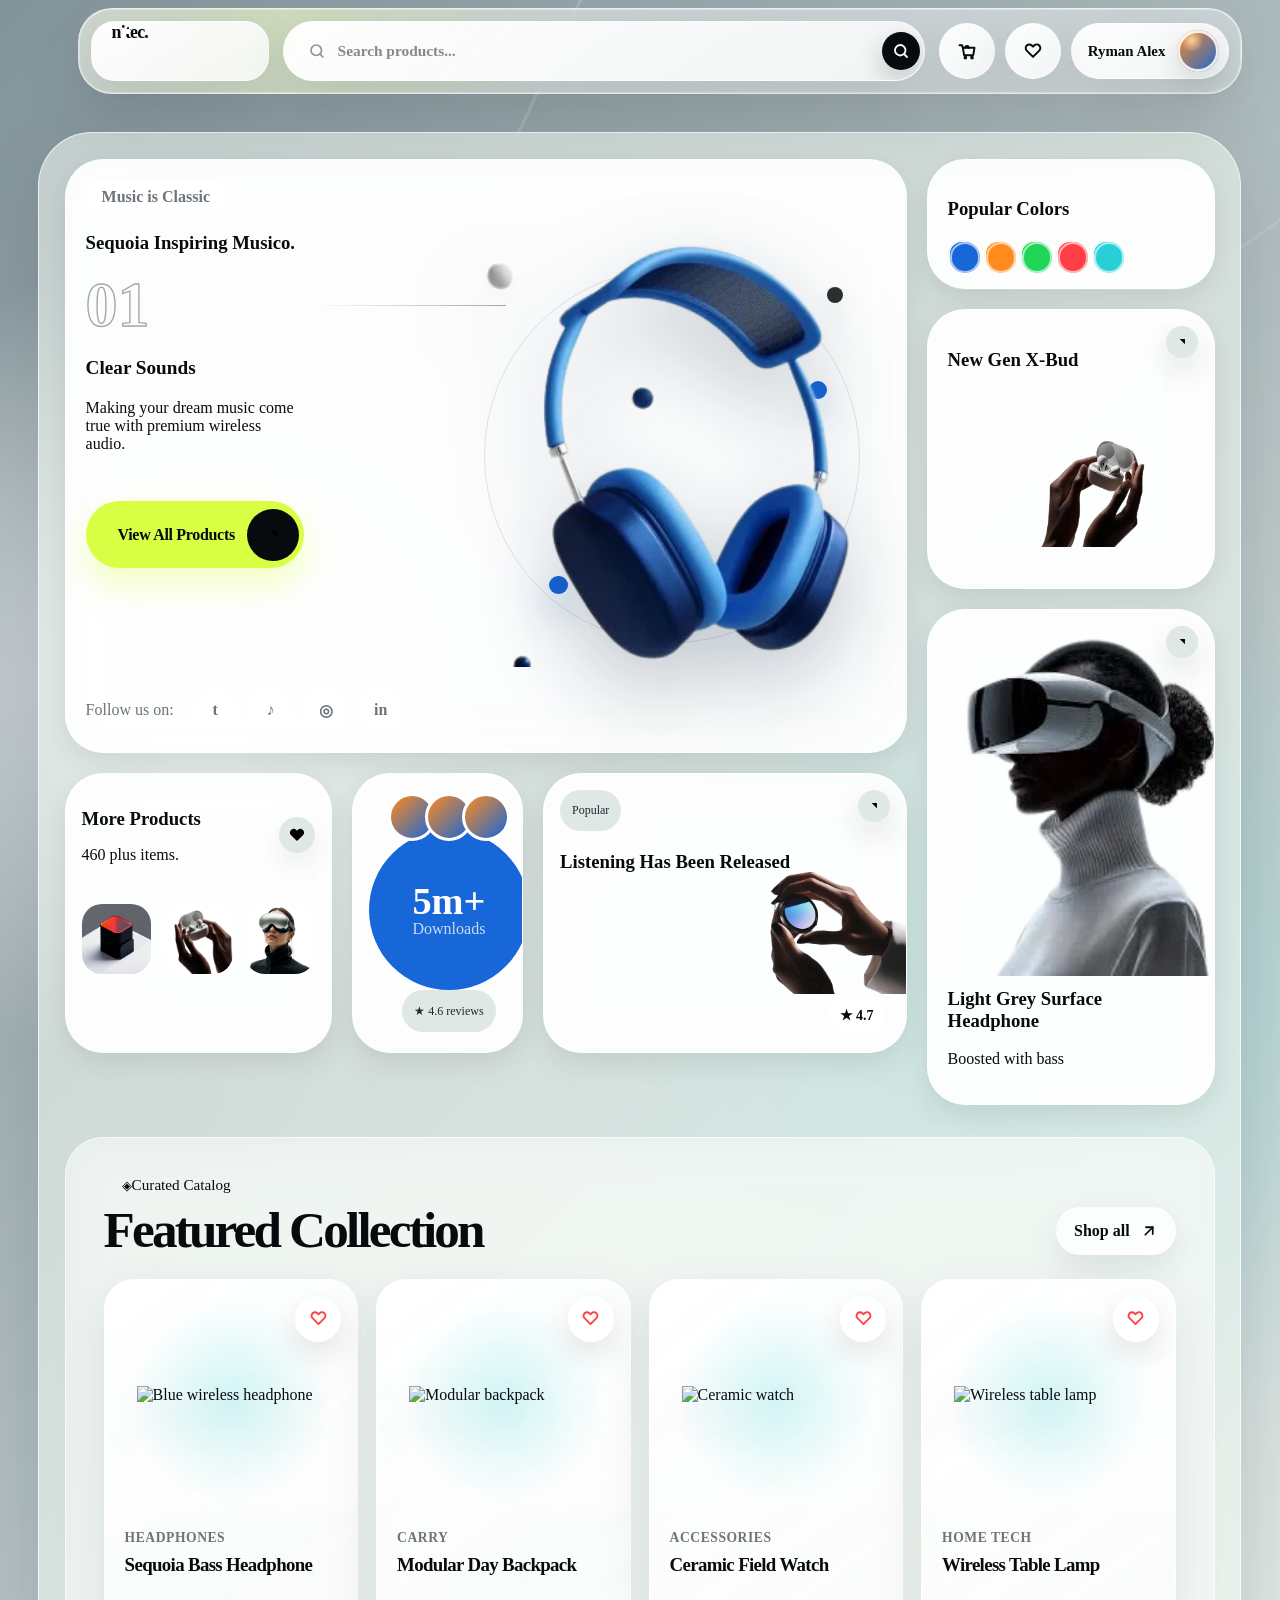
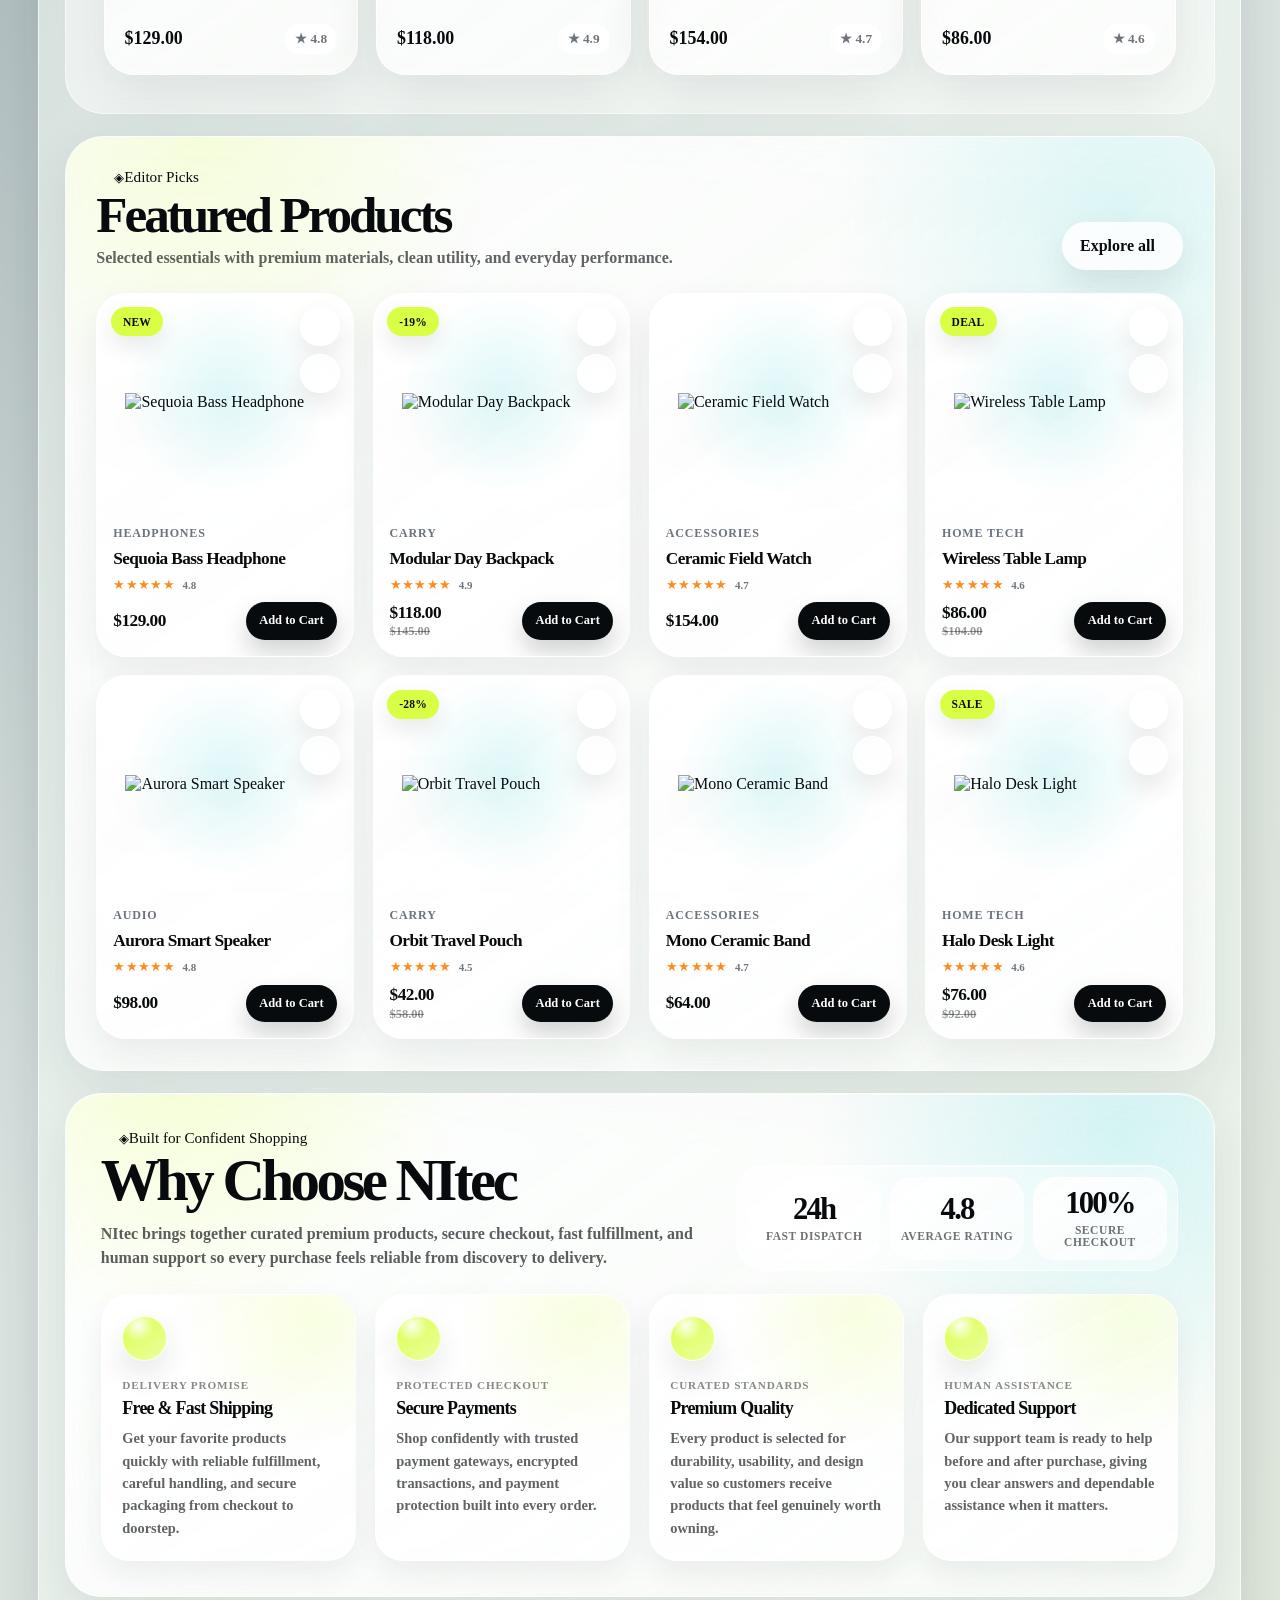
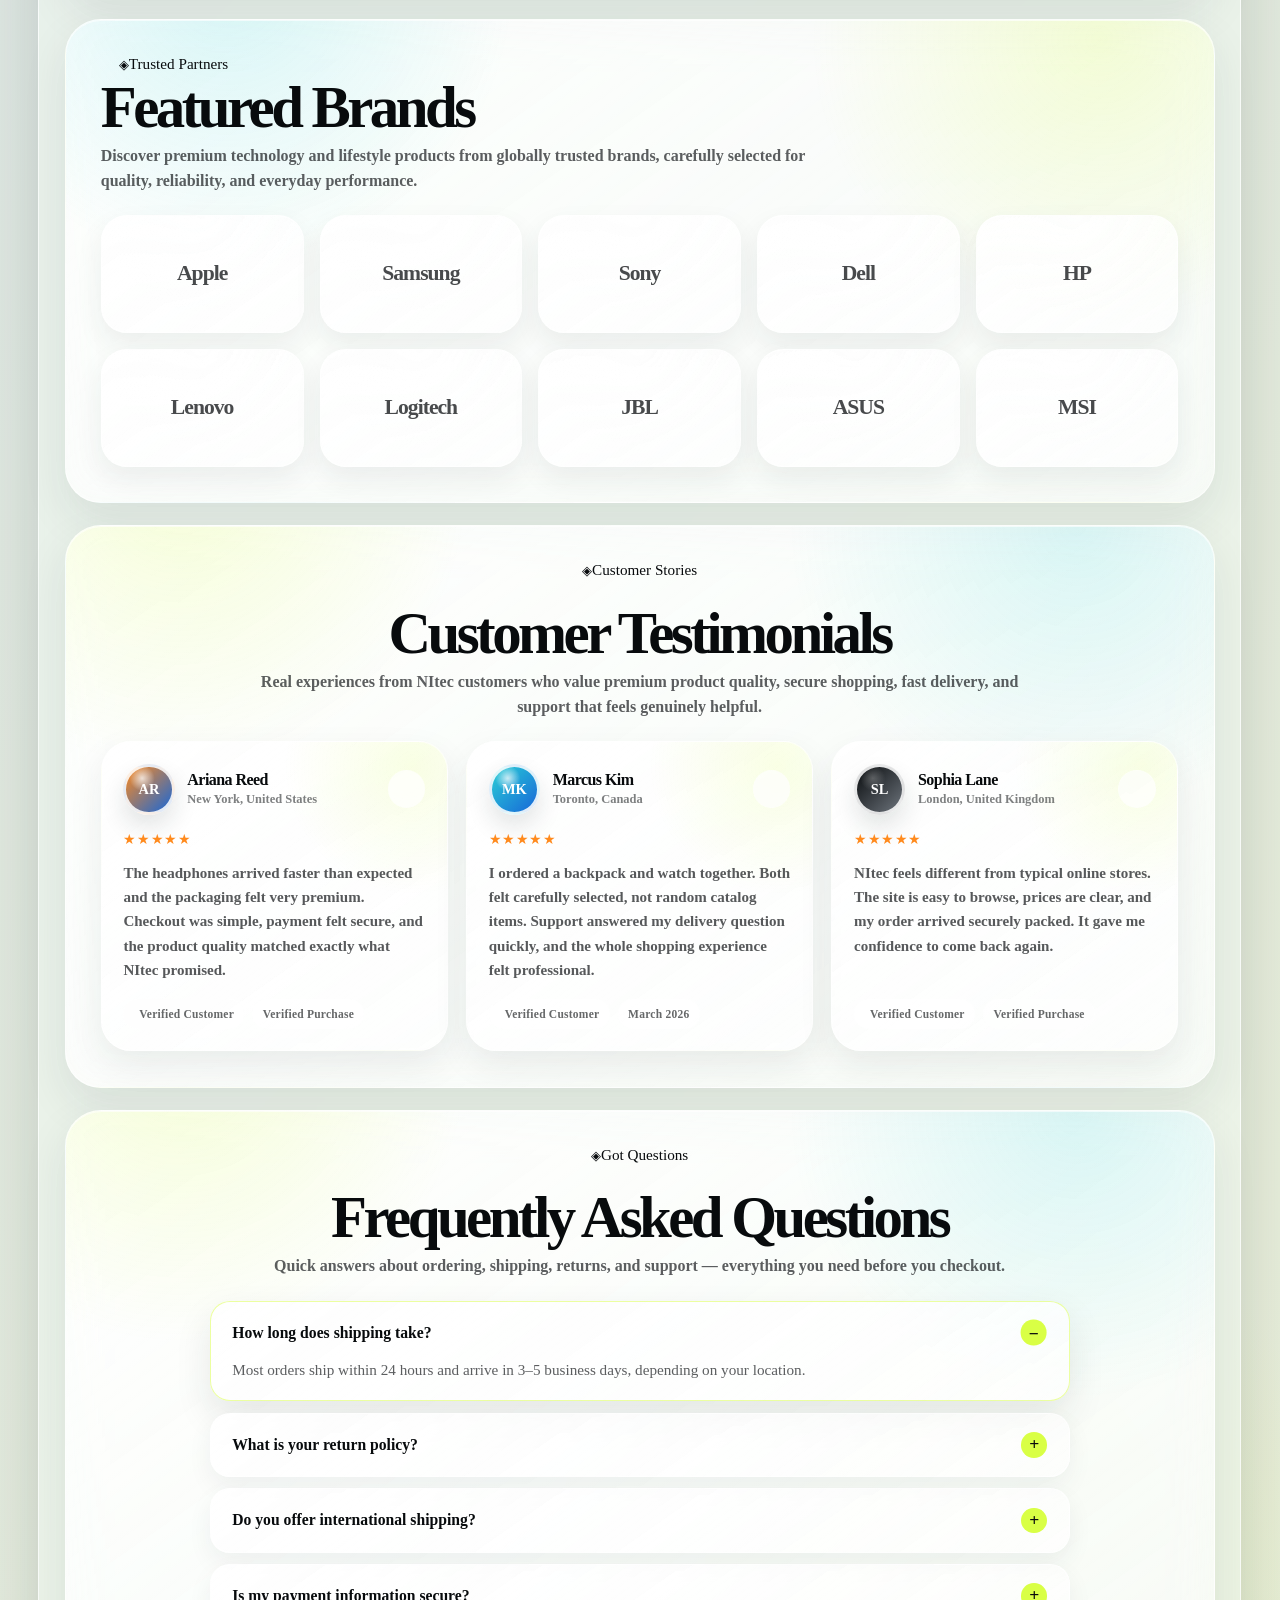
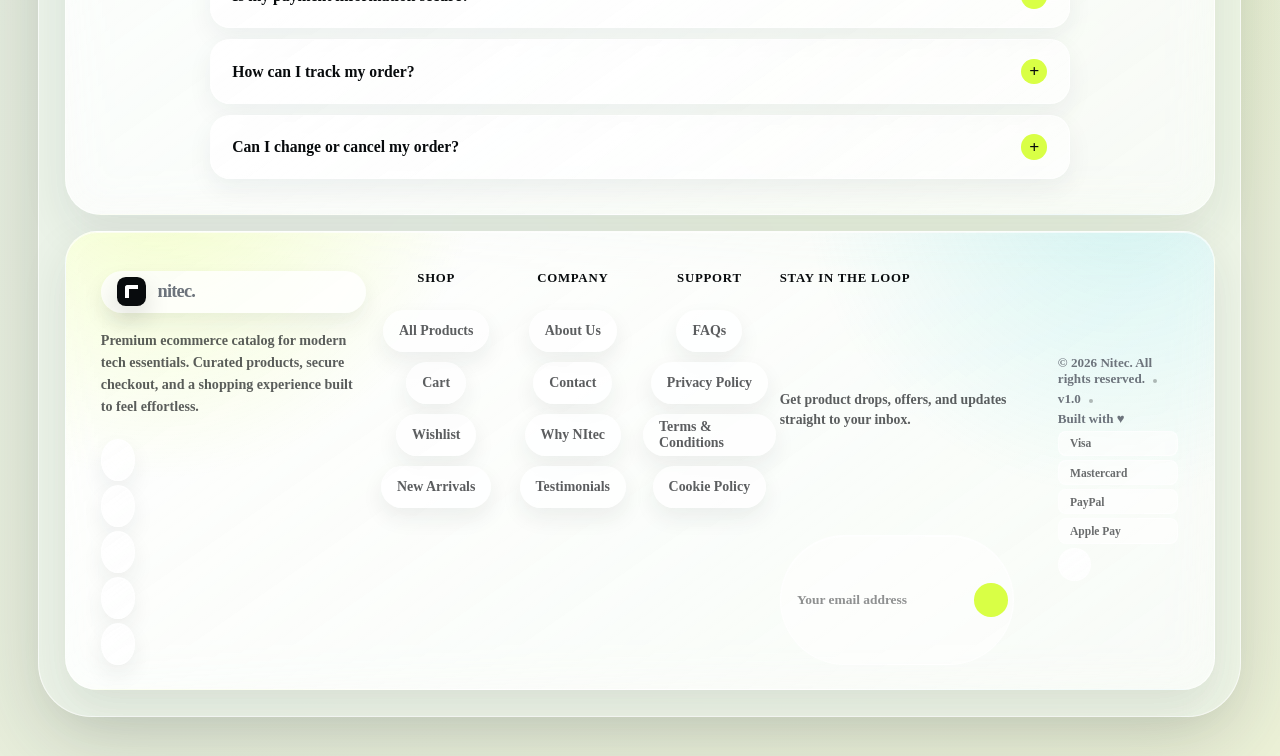
==== commit af7a7261: "Improve the header" ====
--- a/index.html
+++ b/index.html
@@ -18,8 +18,8 @@
   <link rel="stylesheet" href="css/featured-products.css">
 </head>
 <body>
-  <main class="site-shell">
- <header class="site-header">
+
+  <header class="site-header">
   <nav class="neo-nav" aria-label="Primary navigation">
     <a class="neo-brand" href="index.html" aria-label="Nitec home">
       <span class="neo-brand__mark"></span>
@@ -59,6 +59,9 @@
     </div>
   </nav>
 </header>
+
+  <main class="site-shell">
+ 
 
     <section class="home-layout" aria-labelledby="home-title">
       <div>
@@ -123,9 +126,9 @@
             </div>
 
             <div class="mini-products__row">
-              <img src="assets/images/products/product-02.svg" alt="Backpack product">
-              <img src="assets/images/products/product-03.svg" alt="Watch product">
-              <img src="assets/images/products/product-04.svg" alt="Lamp product">
+              <img src="assets/images/products/product-02.webp" alt="Backpack product">
+              <img src="assets/images/products/product-03.webp" alt="Watch product">
+              <img src="assets/images/products/product-04.webp" alt="Lamp product">
             </div>
           </article>
 
@@ -155,7 +158,7 @@
             </a>
             <span class="stat-pill">Popular</span>
             <h3>Listening Has Been Released</h3>
-            <img src="assets/images/products/product-05.svg" alt="Released product">
+            <img src="assets/images/products/product-05.webp" alt="Released product">
             <span class="product-tile__rating">★ 4.7</span>
           </article>
         </div>
@@ -181,7 +184,7 @@
             </svg>
           </a>
           <h3>New Gen X-Bud</h3>
-          <img src="assets/images/products/product-03.svg" alt="Wireless earbuds product">
+          <img src="assets/images/products/product-06.webp" alt="Wireless earbuds product">
         </article>
 
         <article class="card tall-feature">
@@ -191,7 +194,7 @@
               <path d="M8 7h9v9"></path>
             </svg>
           </a>
-          <img src="assets/images/products/product-06.svg" alt="Headphone product">
+          <img src="assets/images/products/product-07.webp" alt="Headphone product">
           <div class="tall-feature__copy">
             <h3>Light Grey Surface Headphone</h3>
             <p>Boosted with bass</p>
@@ -441,100 +444,118 @@
     </article>
   </div>
 </section>
-<section class="promo-banner" aria-labelledby="promo-banner-title">
-  <div class="promo-banner__inner">
-    <div>
-      <span class="promo-banner__kicker">Exclusive Weekend Sale</span>
-      <h2 class="promo-banner__title" id="promo-banner-title">Limited-Time Offer</h2>
-      <p class="promo-banner__desc">
-        Up to 40% off premium electronics — carefully selected essentials at
-        their best price this weekend only.
-      </p>
-
-      <div class="promo-banner__actions">
-        <a class="btn btn--accent" href="shop.html">
-          <span>Shop Now</span>
-          <span class="btn__icon" aria-hidden="true">
-            <svg class="icon" viewBox="0 0 24 24">
-              <path d="M7 17 17 7"></path>
-              <path d="M8 7h9v9"></path>
-            </svg>
-          </span>
-        </a>
-
-        <div class="promo-banner__countdown js-countdown" data-countdown-target="2026-08-02T23:59:59">
-          <div><span data-cd="days">00</span><small>Days</small></div>
-          <div><span data-cd="hours">00</span><small>Hrs</small></div>
-          <div><span data-cd="minutes">00</span><small>Min</small></div>
-          <div><span data-cd="seconds">00</span><small>Sec</small></div>
-        </div>
-      </div>
-    </div>
-
-    <div class="promo-banner__showcase" aria-hidden="true">
-      <span class="promo-banner__orb"></span>
-      <span class="promo-banner__float promo-banner__float--one"></span>
-      <span class="promo-banner__float promo-banner__float--two"></span>
-      <div class="promo-banner__badge">
-        <strong>40%</strong>
-        <span>Off</span>
-      </div>
-    </div>
+
+<section class="site-faq" aria-labelledby="faq-title">
+  <div class="site-faq__head">
+    <span class="neo-kicker">Got Questions</span>
+    <h2 id="faq-title">Frequently Asked Questions</h2>
+    <p>Quick answers about ordering, shipping, returns, and support — everything you need before you checkout.</p>
+  </div>
+
+  <div class="site-faq__list">
+    <details class="faq-item" open>
+      <summary>How long does shipping take?</summary>
+      <p>Most orders ship within 24 hours and arrive in 3–5 business days, depending on your location.</p>
+    </details>
+    <details class="faq-item">
+      <summary>What is your return policy?</summary>
+      <p>You can return any unused item within 30 days of delivery for a full refund or exchange.</p>
+    </details>
+    <details class="faq-item">
+      <summary>Do you offer international shipping?</summary>
+      <p>Yes, we ship to most countries worldwide. Shipping costs and delivery times vary by destination.</p>
+    </details>
+    <details class="faq-item">
+      <summary>Is my payment information secure?</summary>
+      <p>Absolutely. All transactions are encrypted and processed through trusted, PCI-compliant payment gateways.</p>
+    </details>
+    <details class="faq-item">
+      <summary>How can I track my order?</summary>
+      <p>Once your order ships, you'll receive a tracking link by email so you can follow it every step of the way.</p>
+    </details>
+    <details class="faq-item">
+      <summary>Can I change or cancel my order?</summary>
+      <p>Orders can be changed or cancelled within 1 hour of purchase. Contact support and we'll take care of it.</p>
+    </details>
   </div>
 </section>
+
 <footer class="neo-footer-strip">
-  <div class="footer-main">
-    <div class="footer-brand">
+  <div class="pro-footer__top">
+    <div class="pro-footer__brand">
       <a class="footer-logo" href="index.html" aria-label="Nitec home">
         <span class="footer-logo__mark" aria-hidden="true"></span>
         <span>nitec.</span>
       </a>
-      <p>Premium ecommerce catalog for modern tech essentials. Designed for a clean, confident, and elevated shopping experience.</p>
-    </div>
-
-    <div class="footer-contact" aria-label="Contact information">
-      <a class="footer-contact__item" href="mailto:support@nitec.store">
-        <i data-lucide="mail" aria-hidden="true"></i>
-        <span>support@nitec.store</span>
-      </a>
-      <a class="footer-contact__item" href="tel:+1234567890">
-        <i data-lucide="phone" aria-hidden="true"></i>
-        <span>+1 (234) 567-890</span>
-      </a>
-      <div class="footer-contact__item">
-        <i data-lucide="map-pin" aria-hidden="true"></i>
-        <address>San Francisco, CA � United States</address>
+      <p>Premium ecommerce catalog for modern tech essentials. Curated products, secure checkout, and a shopping experience built to feel effortless.</p>
+      <div class="pro-footer__social" aria-label="Social media">
+        <a href="https://github.com" aria-label="GitHub" target="_blank" rel="noreferrer"><i data-lucide="github" aria-hidden="true"></i></a>
+        <a href="https://linkedin.com" aria-label="LinkedIn" target="_blank" rel="noreferrer"><i data-lucide="linkedin" aria-hidden="true"></i></a>
+        <a href="https://x.com" aria-label="X" target="_blank" rel="noreferrer"><i data-lucide="twitter" aria-hidden="true"></i></a>
+        <a href="https://instagram.com" aria-label="Instagram" target="_blank" rel="noreferrer"><i data-lucide="instagram" aria-hidden="true"></i></a>
+        <a href="https://facebook.com" aria-label="Facebook" target="_blank" rel="noreferrer"><i data-lucide="facebook" aria-hidden="true"></i></a>
       </div>
     </div>
 
-    <div class="footer-social" aria-label="Social media">
-      <a href="https://github.com" aria-label="GitHub" target="_blank" rel="noreferrer"><i data-lucide="github" aria-hidden="true"></i></a>
-      <a href="https://linkedin.com" aria-label="LinkedIn" target="_blank" rel="noreferrer"><i data-lucide="linkedin" aria-hidden="true"></i></a>
-      <a href="https://x.com" aria-label="X" target="_blank" rel="noreferrer"><i data-lucide="twitter" aria-hidden="true"></i></a>
-      <a href="https://instagram.com" aria-label="Instagram" target="_blank" rel="noreferrer"><i data-lucide="instagram" aria-hidden="true"></i></a>
-      <a href="https://facebook.com" aria-label="Facebook" target="_blank" rel="noreferrer"><i data-lucide="facebook" aria-hidden="true"></i></a>
-    </div>
-  </div>
-
-  <div class="footer-divider" aria-hidden="true"></div>
-
-  <div class="footer-bottom">
-    <div class="footer-meta">
-      <span>� <span data-year>2026</span> Nitec. All rights reserved.</span>
-      <span>v1.0</span>
-      <span>Built with &hearts;</span>
-    </div>
-
-    <div class="footer-legal" aria-label="Legal links">
+    <nav class="pro-footer__col" aria-label="Shop links">
+      <h3>Shop</h3>
+      <a href="shop.html">All Products</a>
+      <a href="cart.html">Cart</a>
+      <a href="wishlist.html">Wishlist</a>
+      <a href="shop.html">New Arrivals</a>
+    </nav>
+
+    <nav class="pro-footer__col" aria-label="Company links">
+      <h3>Company</h3>
+      <a href="about.html">About Us</a>
+      <a href="contact.html">Contact</a>
+      <a href="index.html#why-choose-title">Why NItec</a>
+      <a href="index.html#customer-testimonials-title">Testimonials</a>
+    </nav>
+
+    <nav class="pro-footer__col" aria-label="Support links">
+      <h3>Support</h3>
+      <a href="index.html#faq-title">FAQs</a>
       <a href="privacy.html">Privacy Policy</a>
       <a href="terms.html">Terms &amp; Conditions</a>
       <a href="cookies.html">Cookie Policy</a>
-      <button class="footer-top" type="button" data-back-to-top aria-label="Back to top">
-        <i data-lucide="arrow-up" aria-hidden="true"></i>
-      </button>
-    </div>
+    </nav>
+
+    <div class="pro-footer__newsletter">
+      <h3>Stay in the loop</h3>
+      <p>Get product drops, offers, and updates straight to your inbox.</p>
+      <form class="pro-footer__form" onsubmit="return false;">
+        <input type="email" placeholder="Your email address" aria-label="Email address" required>
+        <button type="submit" aria-label="Subscribe">
+          <i data-lucide="arrow-right" aria-hidden="true"></i>
+        </button>
+      </form>
+    </div>
+  </div>
+
+  <div class="pro-footer__divider" aria-hidden="true"></div>
+
+  <div class="pro-footer__bottom">
+    <div class="footer-meta">
+      <span>© <span data-year>2026</span> Nitec. All rights reserved.</span>
+      <span>v1.0</span>
+      <span>Built with &hearts;</span>
+    </div>
+
+    <div class="pro-footer__payments" aria-label="Accepted payment methods">
+      <span>Visa</span>
+      <span>Mastercard</span>
+      <span>PayPal</span>
+      <span>Apple Pay</span>
+    </div>
+
+    <button class="footer-top" type="button" data-back-to-top aria-label="Back to top">
+      <i data-lucide="arrow-up" aria-hidden="true"></i>
+    </button>
   </div>
 </footer>
+
+
   </main>
   <script src="https://cdnjs.cloudflare.com/ajax/libs/Swiper/11.1.4/swiper-bundle.min.js"></script>
 <script src="https://cdn.jsdelivr.net/npm/gsap@3.12.5/dist/gsap.min.js"></script>
--- a/css/style.css
+++ b/css/style.css
@@ -48,10 +48,13 @@
   list-style: none;
 }
 
+html {
+  overflow-x: hidden;
+}
+
 body {
   min-width: 320px;
   background: radial-gradient(circle at 15% 12%, rgba(255, 255, 255, 0.72), transparent 26rem), radial-gradient(circle at 78% 18%, rgba(41, 207, 214, 0.24), transparent 30rem), radial-gradient(circle at 70% 86%, rgba(217, 255, 69, 0.22), transparent 28rem), linear-gradient(135deg, #82939a 0%, #dfe8e5 42%, #edf2d8 100%);
-  overflow-x: hidden;
 }
 
 body::before {
@@ -68,7 +71,8 @@
   z-index: 1;
 }
 
-.site-shell {
+.site-shell,
+.neo-shell {
   width: min(1520px, 100% - clamp(1rem, 3vw, 3rem) * 2);
   margin: clamp(1rem, 3vw, 3rem) auto;
   padding: clamp(1rem, 2vw, 1.6rem);
@@ -146,76 +150,353 @@
     grid-template-columns: 1fr;
   }
 }
-.navbar {
-  display: grid;
-  grid-template-columns: 170px minmax(220px, 1fr) auto;
-  align-items: center;
-  gap: 1rem;
-  margin-bottom: 1.25rem;
-  padding: 0.75rem;
-  border-radius: 38px;
-  background: rgba(255, 255, 255, 0.46);
-  backdrop-filter: blur(18px);
-}
-
-.navbar__brand {
-  display: inline-flex;
-  align-items: center;
-  gap: 0.5rem;
-  min-height: 4.2rem;
-  padding-inline: 1.25rem;
-  border-radius: 28px;
-  background: rgba(255, 255, 255, 0.54);
-  font-size: 1.35rem;
-  font-weight: 800;
-  letter-spacing: -0.04em;
-}
-
-.navbar__mark {
-  width: 1.8rem;
-  height: 1.8rem;
-  border-radius: 0.45rem;
-  background: #080b0d;
+:root {
+  --nav-glass: rgba(255, 255, 255, 0.44);
+  --nav-card: rgba(255, 255, 255, 0.78);
+  --nav-card-strong: rgba(255, 255, 255, 0.96);
+  --nav-border: rgba(255, 255, 255, 0.68);
+  --nav-ink: #080b0d;
+  --nav-muted: #6d747c;
+  --nav-accent: #d9ff45;
+  --nav-blue: #1767d8;
+  --nav-red: #ff3f45;
+  --nav-shadow: 0 18px 48px rgba(25, 38, 44, 0.12);
+  --nav-shadow-hover: 0 24px 56px rgba(25, 38, 44, .16);
+  --nav-ease: cubic-bezier(.22, 1, .36, 1);
+}
+
+.neo-nav {
+  position: sticky;
+  top: 16px;
+  z-index: 900;
+  display: grid;
+  grid-template-columns: minmax(150px, 178px) minmax(260px, 1fr) auto;
+  align-items: center;
+  gap: 14px;
+  min-height: 86px;
+  padding: 12px;
+  border: 1px solid var(--nav-border);
+  border-radius: 34px;
+  background: radial-gradient(circle at 18% 0%, rgba(217, 255, 69, 0.18), transparent 18rem), linear-gradient(145deg, rgba(255, 255, 255, 0.58), rgba(255, 255, 255, 0.34));
+  box-shadow: inset 0 0 0 1px rgba(255, 255, 255, 0.36), 0 22px 70px rgba(25, 38, 44, 0.08);
+  backdrop-filter: blur(24px);
+}
+
+.neo-brand,
+.neo-search,
+.neo-icon,
+.neo-user {
+  border: 1px solid rgba(255, 255, 255, 0.66);
+  background: linear-gradient(145deg, var(--nav-card-strong), var(--nav-card));
+  box-shadow: var(--nav-shadow);
+  transition: transform 220ms var(--nav-ease), box-shadow 220ms var(--nav-ease), border-color 220ms ease, background 220ms ease;
+}
+
+.neo-brand {
+  min-height: 60px;
+  justify-content: center;
+  gap: 10px;
+  padding: 0 20px;
+  border-radius: 24px;
+  color: var(--nav-ink);
+  font-size: 1.12rem;
+  font-weight: 900;
+  letter-spacing: -0.045em;
+}
+
+.neo-brand__mark {
   position: relative;
-}
-.navbar__mark::after {
+  width: 28px;
+  height: 28px;
+  flex: 0 0 28px;
+  border-radius: 9px;
+  background: var(--nav-ink);
+  box-shadow: 0 12px 26px rgba(8, 11, 13, 0.16);
+}
+
+.neo-brand__mark::after {
   content: "";
   position: absolute;
-  inset: 0.45rem 0.3rem 0.3rem 0.9rem;
-  border-top: 0.35rem solid #ffffff;
-  border-left: 0.35rem solid #ffffff;
-}
-
-.navbar__search {
-  min-height: 4.2rem;
-  display: grid;
-  grid-template-columns: 1fr 3.5rem;
+  inset: 7px;
+  border-top: 4px solid #fff;
+  border-left: 4px solid #fff;
+  border-radius: 2px 0 0 0;
+}
+
+.neo-search {
+  position: relative;
+  min-height: 60px;
+  display: grid;
+  grid-template-columns: 42px minmax(0, 1fr) 42px;
   align-items: center;
   border-radius: 999px;
-  background: rgba(255, 255, 255, 0.92);
-  box-shadow: inset 0 0 0 1px rgba(8, 11, 13, 0.04);
-}
-.navbar__search input {
+  overflow: hidden;
+}
+
+.neo-search::before {
+  content: "";
+  width: 18px;
+  height: 18px;
+  justify-self: end;
+  background: var(--nav-muted);
+  opacity: 0.76;
+  -webkit-mask: url("data:image/svg+xml,%3Csvg xmlns='http://www.w3.org/2000/svg' viewBox='0 0 24 24' fill='none' stroke='black' stroke-width='2.3' stroke-linecap='round' stroke-linejoin='round'%3E%3Ccircle cx='11' cy='11' r='7'/%3E%3Cpath d='m20 20-4.2-4.2'/%3E%3C/svg%3E") center/contain no-repeat;
+  mask: url("data:image/svg+xml,%3Csvg xmlns='http://www.w3.org/2000/svg' viewBox='0 0 24 24' fill='none' stroke='black' stroke-width='2.3' stroke-linecap='round' stroke-linejoin='round'%3E%3Ccircle cx='11' cy='11' r='7'/%3E%3Cpath d='m20 20-4.2-4.2'/%3E%3C/svg%3E") center/contain no-repeat;
+  transition: background 220ms ease, opacity 220ms ease;
+}
+
+.neo-search input {
+  min-width: 0;
   width: 100%;
+  height: 100%;
   border: 0;
   outline: 0;
+  padding: 0 10px 0 12px;
   background: transparent;
-  padding-left: 1.5rem;
-  color: #080b0d;
-}
-.navbar__search input::placeholder {
-  color: rgba(8, 11, 13, 0.72);
-}
-
-.navbar__search-btn {
-  width: 3.1rem;
-  height: 3.1rem;
-  margin-right: 0;
-}
-
+  color: var(--nav-ink);
+  font-size: 0.96rem;
+  font-weight: 650;
+}
+.neo-search input::placeholder {
+  color: rgba(8, 11, 13, 0.48);
+  font-weight: 650;
+}
+
+.neo-search button {
+  width: 38px;
+  height: 38px;
+  margin-right: 8px;
+  display: grid;
+  place-items: center;
+  border: 0;
+  border-radius: 50%;
+  background: var(--nav-ink);
+  color: #fff;
+  box-shadow: 0 12px 28px rgba(8, 11, 13, 0.22);
+  cursor: pointer;
+  transition: transform 220ms var(--nav-ease), box-shadow 220ms ease, background 220ms ease;
+}
+.neo-search button svg {
+  width: 18px;
+  height: 18px;
+  stroke-width: 2.4;
+}
+.neo-search button:hover {
+  transform: scale(1.04);
+  background: #111820;
+  box-shadow: 0 16px 34px rgba(8, 11, 13, 0.28);
+}
+
+.neo-search:hover,
+.neo-search:focus-within {
+  transform: translateY(-1px);
+  border-color: rgba(217, 255, 69, 0.76);
+  box-shadow: 0 22px 56px rgba(25, 38, 44, 0.13), 0 0 0 4px rgba(217, 255, 69, 0.12);
+}
+
+.neo-search:focus-within::before {
+  background: var(--nav-blue);
+  opacity: 1;
+}
+
+.neo-actions {
+  display: flex;
+  align-items: center;
+  gap: 10px;
+}
+
+.neo-icon {
+  position: relative;
+  width: 56px;
+  height: 56px;
+  display: grid;
+  place-items: center;
+  border-radius: 50%;
+  color: var(--nav-ink);
+  cursor: pointer;
+}
+.neo-icon svg {
+  width: 20px;
+  height: 20px;
+  stroke-width: 2.35;
+  transition: transform 220ms var(--nav-ease), color 220ms ease;
+}
+
+.neo-icon:hover,
+.neo-user:hover,
+.neo-brand:hover {
+  transform: translateY(-2px);
+  border-color: rgba(217, 255, 69, 0.66);
+  box-shadow: var(--nav-shadow-hover);
+}
+
+.neo-icon:hover svg {
+  color: var(--nav-blue);
+  transform: scale(1.08);
+}
+
+.neo-icon--heart:hover svg,
+.neo-icon--heart.is-active svg {
+  color: var(--nav-red);
+  fill: rgba(255, 63, 69, 0.14);
+}
+
+.neo-icon__badge {
+  position: absolute;
+  top: 5px;
+  right: 4px;
+  min-width: 19px;
+  height: 19px;
+  display: inline-grid;
+  place-items: center;
+  padding: 0 5px;
+  border: 2px solid rgba(255, 255, 255, 0.96);
+  border-radius: 999px;
+  background: var(--nav-accent);
+  color: var(--nav-ink);
+  font-size: 0.68rem;
+  line-height: 1;
+  font-weight: 900;
+  box-shadow: 0 8px 18px rgba(8, 11, 13, 0.14);
+}
+
+.neo-user {
+  min-height: 56px;
+  display: inline-flex;
+  align-items: center;
+  gap: 12px;
+  padding: 6px 9px 6px 16px;
+  border-radius: 999px;
+  color: var(--nav-ink);
+  font-size: 0.93rem;
+  font-weight: 850;
+  text-decoration: none;
+}
+
+.neo-user__avatar {
+  width: 42px;
+  height: 42px;
+  flex: 0 0 42px;
+  border-radius: 50%;
+  background: radial-gradient(circle at 35% 25%, #ffd09b, transparent 28%), linear-gradient(135deg, #ff8a1d, #1767d8);
+  box-shadow: inset 0 0 0 3px rgba(255, 255, 255, 0.86), 0 10px 24px rgba(25, 38, 44, 0.15);
+}
+
+.neo-user__chevron {
+  width: 16px;
+  height: 16px;
+  color: var(--nav-muted);
+  transition: transform 220ms var(--nav-ease), color 220ms ease;
+}
+
+.neo-user:hover .neo-user__chevron {
+  color: var(--nav-ink);
+  transform: translateY(1px);
+}
+
+.neo-brand:focus-visible,
+.neo-search input:focus-visible,
+.neo-search button:focus-visible,
+.neo-icon:focus-visible,
+.neo-user:focus-visible {
+  outline: 3px solid rgba(23, 103, 216, 0.26);
+  outline-offset: 3px;
+}
+
+@media (max-width: 1100px) {
+  .neo-nav {
+    grid-template-columns: minmax(140px, 170px) minmax(220px, 1fr) auto;
+  }
+  .neo-user span:first-child {
+    display: none;
+  }
+  .neo-user {
+    padding-left: 8px;
+  }
+}
+@media (max-width: 820px) {
+  .neo-nav {
+    grid-template-columns: 1fr auto auto;
+    border-radius: 28px;
+  }
+  .neo-search {
+    grid-column: auto;
+    order: 0;
+    width: 50px;
+    min-width: 50px;
+    min-height: 50px;
+    grid-template-columns: 1fr;
+    border-radius: 50%;
+    overflow: hidden;
+  }
+  .neo-search::before,
+  .neo-search input {
+    display: none;
+  }
+  .neo-search button {
+    width: 100%;
+    height: 100%;
+    margin-right: 0;
+    border-radius: 50%;
+  }
+  .neo-icon {
+    width: 50px;
+    height: 50px;
+  }
+  .neo-user {
+    display: none;
+  }
+}
+@media (max-width: 520px) {
+  .neo-nav {
+    gap: 10px;
+    padding: 10px;
+  }
+  .neo-brand {
+    min-height: 52px;
+    padding: 0 14px;
+  }
+  .neo-actions {
+    gap: 8px;
+  }
+  .neo-icon {
+    width: 46px;
+    height: 46px;
+  }
+}
+@media (max-width: 575.98px) {
+  .neo-nav {
+    grid-template-columns: 1fr auto auto;
+  }
+  .neo-search {
+    grid-column: auto;
+    order: 0;
+    width: 44px;
+    min-width: 44px;
+    min-height: 44px;
+    grid-template-columns: 1fr;
+    border-radius: 50%;
+    overflow: hidden;
+  }
+  .neo-search::before,
+  .neo-search input {
+    display: none;
+  }
+  .neo-search button {
+    width: 100%;
+    height: 100%;
+    margin-right: 0;
+    border-radius: 50%;
+  }
+}
 .site-header {
+  width: min(1520px, 100% - clamp(1rem, 3vw, 3rem) * 2 - 3%);
+  margin-top: 0.5rem;
+  margin-bottom: 0.5rem;
+  margin-left: calc((100% - min(1520px, 100% - clamp(1rem, 3vw, 3rem) * 2 - 3%)) / 2 + 20px);
+  margin-right: calc((100% - min(1520px, 100% - clamp(1rem, 3vw, 3rem) * 2 - 3%)) / 2 - 20px);
   position: relative;
-  z-index: 5;
+  z-index: 20;
 }
 
 .btn {
@@ -2381,7 +2662,8 @@
     flex-direction: column;
   }
 }
-.site-shell {
+.site-shell,
+.neo-shell {
   min-height: 100vh;
   display: flex;
   flex-direction: column;
@@ -3063,198 +3345,6 @@
   .customer-testimonials__head {
     justify-items: start;
     text-align: left;
-  }
-}
-.promo-banner {
-  margin-top: 22px;
-  padding: clamp(1.75rem, 4vw, 3.5rem);
-  border: 1px solid rgba(255, 255, 255, 0.64);
-  border-radius: 36px;
-  position: relative;
-  overflow: hidden;
-  background: radial-gradient(circle at 8% -10%, rgba(217, 255, 69, 0.22), transparent 20rem), radial-gradient(circle at 94% 10%, rgba(41, 207, 214, 0.18), transparent 20rem), linear-gradient(145deg, rgba(255, 255, 255, 0.92), rgba(255, 255, 255, 0.56));
-  box-shadow: inset 0 1px 0 rgba(255, 255, 255, 0.62), 0 18px 46px rgba(25, 38, 44, 0.09);
-  backdrop-filter: blur(22px);
-  opacity: 0;
-  transform: translateY(28px);
-  transition: opacity 0.7s ease, transform 0.7s ease;
-}
-.promo-banner.is-visible {
-  opacity: 1;
-  transform: translateY(0);
-}
-
-.promo-banner__inner {
-  display: grid;
-  grid-template-columns: 1.15fr 0.85fr;
-  gap: clamp(1.5rem, 3vw, 3rem);
-  align-items: center;
-  position: relative;
-  z-index: 1;
-}
-
-.promo-banner__kicker {
-  display: inline-flex;
-  align-items: center;
-  gap: 0.5rem;
-  font-size: 0.8rem;
-  font-weight: 700;
-  letter-spacing: 0.04em;
-  text-transform: uppercase;
-  color: #080b0d;
-  margin-bottom: 0.85rem;
-}
-.promo-banner__kicker::before {
-  content: "";
-  width: 8px;
-  height: 8px;
-  border-radius: 50%;
-  background: #d9ff45;
-  box-shadow: 0 0 0 4px rgba(217, 255, 69, 0.28);
-}
-
-.promo-banner__title {
-  margin: 0 0 0.6rem;
-  font-size: clamp(2rem, 4vw, 3.4rem);
-  line-height: 1.02;
-  letter-spacing: -0.03em;
-  color: #080b0d;
-}
-
-.promo-banner__desc {
-  margin: 0 0 1.4rem;
-  max-width: 32rem;
-  font-size: clamp(0.95rem, 1.2vw, 1.05rem);
-  line-height: 1.6;
-  font-weight: 600;
-  color: rgba(8, 11, 13, 0.66);
-}
-
-.promo-banner__actions {
-  display: flex;
-  align-items: center;
-  gap: 1.5rem;
-  flex-wrap: wrap;
-}
-
-.promo-banner__countdown {
-  display: flex;
-  gap: 0.6rem;
-}
-.promo-banner__countdown div {
-  display: flex;
-  flex-direction: column;
-  align-items: center;
-  justify-content: center;
-  width: 3.6rem;
-  height: 3.6rem;
-  border-radius: 16px;
-  background: rgba(255, 255, 255, 0.7);
-  border: 1px solid rgba(255, 255, 255, 0.8);
-  box-shadow: 0 8px 20px rgba(25, 38, 44, 0.08);
-}
-.promo-banner__countdown span {
-  font-size: 1.15rem;
-  font-weight: 800;
-  letter-spacing: -0.02em;
-  color: #080b0d;
-  line-height: 1;
-}
-.promo-banner__countdown small {
-  margin-top: 0.15rem;
-  font-size: 0.6rem;
-  font-weight: 700;
-  text-transform: uppercase;
-  letter-spacing: 0.03em;
-  color: rgba(8, 11, 13, 0.5);
-}
-.promo-banner__countdown.is-expired {
-  display: none;
-}
-
-.promo-banner__showcase {
-  position: relative;
-  display: grid;
-  place-items: center;
-  min-height: 14rem;
-}
-
-.promo-banner__orb {
-  position: absolute;
-  inset: 8%;
-  border-radius: 50%;
-  background: radial-gradient(circle at 30% 25%, rgba(217, 255, 69, 0.55), rgba(41, 207, 214, 0.35) 60%, transparent 75%);
-  filter: blur(2px);
-}
-
-.promo-banner__badge {
-  position: relative;
-  width: clamp(9rem, 14vw, 11.5rem);
-  height: clamp(9rem, 14vw, 11.5rem);
-  border-radius: 50%;
-  display: grid;
-  place-items: center;
-  background: linear-gradient(145deg, #080b0d, #1f2933);
-  color: #ffffff;
-  box-shadow: 0 24px 60px rgba(8, 11, 13, 0.28);
-}
-.promo-banner__badge strong {
-  display: block;
-  font-size: clamp(2rem, 3.4vw, 2.6rem);
-  font-weight: 800;
-  letter-spacing: -0.03em;
-  line-height: 1;
-}
-.promo-banner__badge span {
-  display: block;
-  margin-top: 0.35rem;
-  font-size: 0.75rem;
-  font-weight: 700;
-  letter-spacing: 0.06em;
-  text-transform: uppercase;
-  opacity: 0.72;
-}
-
-.promo-banner__float {
-  position: absolute;
-  border-radius: 50%;
-  opacity: 0.85;
-}
-.promo-banner__float--one {
-  top: 10%;
-  left: 6%;
-  width: 0.85rem;
-  height: 0.85rem;
-  background: #29cfd6;
-}
-.promo-banner__float--two {
-  bottom: 14%;
-  right: 10%;
-  width: 1.15rem;
-  height: 1.15rem;
-  background: #080b0d;
-}
-
-@media (max-width: 900px) {
-  .promo-banner__inner {
-    grid-template-columns: 1fr;
-    text-align: center;
-  }
-  .promo-banner__desc {
-    margin-inline: auto;
-  }
-  .promo-banner__actions {
-    justify-content: center;
-  }
-  .promo-banner__showcase {
-    order: -1;
-    min-height: 11rem;
-  }
-}
-@media (max-width: 480px) {
-  .promo-banner__countdown div {
-    width: 3rem;
-    height: 3rem;
   }
 }
 .shop-hero {
@@ -4499,4 +4589,99 @@
   background: linear-gradient(to bottom, rgba(0, 0, 0, 0.5), transparent);
 }
 
-/*# sourceMappingURL=style.css.map */
+.site-faq {
+  margin-top: 22px;
+  padding: clamp(1.15rem, 2.8vw, 2.2rem);
+  border: 1px solid rgba(255, 255, 255, 0.64);
+  border-radius: 36px;
+  background: radial-gradient(circle at 10% -8%, rgba(217, 255, 69, 0.2), transparent 18rem), radial-gradient(circle at 88% 0%, rgba(41, 207, 214, 0.16), transparent 18rem), linear-gradient(145deg, rgba(255, 255, 255, 0.92), rgba(255, 255, 255, 0.56));
+  box-shadow: inset 0 1px 0 rgba(255, 255, 255, 0.62), 0 18px 46px rgba(25, 38, 44, 0.09);
+  backdrop-filter: blur(22px);
+}
+
+.site-faq__head {
+  display: grid;
+  justify-items: center;
+  max-width: 780px;
+  margin-inline: auto;
+  margin-bottom: clamp(1rem, 2vw, 1.35rem);
+  text-align: center;
+}
+
+.site-faq__head h2 {
+  margin: 0.4rem 0 0.55rem;
+  font-size: clamp(2.25rem, 4.6vw, 4.65rem);
+  line-height: 0.94;
+  letter-spacing: -0.06em;
+}
+
+.site-faq__head p {
+  margin: 0;
+  color: rgba(8, 11, 13, 0.66);
+  font-size: clamp(0.96rem, 1.25vw, 1.06rem);
+  font-weight: 650;
+  line-height: 1.55;
+}
+
+.site-faq__list {
+  display: grid;
+  gap: 0.7rem;
+  max-width: 860px;
+  margin-inline: auto;
+}
+
+.faq-item {
+  padding: clamp(0.9rem, 1.6vw, 1.15rem) clamp(1rem, 1.8vw, 1.35rem);
+  border: 1px solid rgba(255, 255, 255, 0.62);
+  border-radius: 20px;
+  background: linear-gradient(145deg, rgba(255, 255, 255, 0.96), rgba(255, 255, 255, 0.62));
+  box-shadow: 0 10px 26px rgba(25, 38, 44, 0.06);
+  transition: box-shadow 260ms ease, border-color 260ms ease;
+}
+
+.faq-item[open] {
+  box-shadow: 0 16px 36px rgba(25, 38, 44, 0.1);
+  border-color: rgba(217, 255, 69, 0.5);
+}
+
+.faq-item summary {
+  display: flex;
+  align-items: center;
+  justify-content: space-between;
+  gap: 1rem;
+  cursor: pointer;
+  list-style: none;
+  font-weight: 700;
+  font-size: clamp(0.98rem, 1.2vw, 1.08rem);
+  color: #080b0d;
+}
+
+.faq-item summary::-webkit-details-marker {
+  display: none;
+}
+
+.faq-item summary::after {
+  content: "+";
+  flex-shrink: 0;
+  width: 1.6rem;
+  height: 1.6rem;
+  display: grid;
+  place-items: center;
+  border-radius: 50%;
+  background: #d9ff45;
+  font-size: 1.1rem;
+  font-weight: 700;
+  transition: transform 260ms ease;
+}
+
+.faq-item[open] summary::after {
+  content: "−";
+  transform: rotate(180deg);
+}
+
+.faq-item p {
+  margin: 0.75rem 0 0;
+  color: rgba(8, 11, 13, 0.66);
+  font-size: 0.95rem;
+  line-height: 1.6;
+}
--- a/css/sidebar.css
+++ b/css/sidebar.css
@@ -7,12 +7,19 @@
 }
 
 body.has-app-sidebar {
+  padding-left: calc(var(--sidebar-current-width) + (var(--sidebar-gutter) * 2));
+  transition: padding-left var(--sidebar-speed) var(--sidebar-ease);
+    padding-left: 0;
+}
+
+body.has-app-sidebar {
   --sidebar-current-width: var(--sidebar-expanded);
 }
 
 body.has-app-sidebar.is-sidebar-collapsed {
   --sidebar-current-width: var(--sidebar-collapsed);
 }
+
 
 .app-sidebar {
   position: fixed;
--- a/css/footer.css
+++ b/css/footer.css
@@ -1,46 +1,21 @@
-/* Premium minimal footer */
+/* Professional multi-column footer */
 
 .neo-footer-strip {
   position: relative;
   isolation: isolate;
   margin-top: 1rem;
-  padding: 1rem 1.15rem;
-  display: grid;
-  gap: .75rem;
+  padding: clamp(1.4rem, 3vw, 2.4rem) clamp(1.2rem, 3vw, 2.2rem) clamp(1rem, 2vw, 1.5rem);
   border: 1px solid rgba(255, 255, 255, .64);
-  border-radius: 28px;
+  border-radius: 32px;
   background:
-    radial-gradient(circle at 8% -16%, rgba(217, 255, 69, .32), transparent 15rem),
-    radial-gradient(circle at 88% -10%, rgba(41, 207, 214, .2), transparent 16rem),
-    linear-gradient(145deg, rgba(255,255,255,.9), rgba(255,255,255,.56));
+    radial-gradient(circle at 8% -16%, rgba(217, 255, 69, .28), transparent 20rem),
+    radial-gradient(circle at 92% -12%, rgba(41, 207, 214, .18), transparent 20rem),
+    linear-gradient(145deg, rgba(255,255,255,.94), rgba(255,255,255,.6));
   box-shadow:
     inset 0 1px 0 rgba(255,255,255,.62),
-    0 14px 34px rgba(25, 38, 44, .08);
+    0 18px 46px rgba(25, 38, 44, .1);
   backdrop-filter: blur(22px);
   overflow: hidden;
-}
-
-.neo-footer-strip::before {
-  content: '';
-  position: absolute;
-  inset: 1px;
-  z-index: -1;
-  border-radius: inherit;
-  background:
-    linear-gradient(115deg, rgba(255,255,255,.42), transparent 34%),
-    linear-gradient(290deg, rgba(217,255,69,.16), transparent 38%);
-  pointer-events: none;
-}
-
-.neo-footer-strip::after {
-  content: '';
-  position: absolute;
-  top: 0;
-  left: 8%;
-  right: 8%;
-  height: 1px;
-  background: linear-gradient(90deg, transparent, rgba(8, 11, 13, .16), transparent);
-  pointer-events: none;
 }
 
 .neo-footer-strip a {
@@ -48,33 +23,19 @@
   text-decoration: none;
 }
 
-.footer-main {
+/* Top grid: brand / shop / company / support / newsletter */
+.pro-footer__top {
   display: grid;
-  grid-template-columns: minmax(260px, 1fr) minmax(270px, auto) auto;
-  align-items: center;
-  gap: 1rem;
-}
-
-.footer-brand {
-  position: relative;
-  min-height: auto;
-  padding: 0;
-  display: block;
-  overflow: hidden;
-  border: 0;
-  border-radius: 0;
-  background: transparent;
-  box-shadow: none;
-}
-
-.footer-logo {
-  position: relative;
-  z-index: 1;
+  grid-template-columns: 1.6fr 0.8fr 0.8fr 0.8fr 1.3fr;
+  gap: clamp(1.2rem, 2.5vw, 2rem);
+}
+
+.pro-footer__brand .footer-logo {
   display: inline-flex;
   align-items: center;
   gap: .75rem;
   color: #080b0d;
-  font-size: 1.08rem;
+  font-size: 1.15rem;
   font-weight: 900;
   letter-spacing: -.045em;
 }
@@ -97,81 +58,22 @@
   border-radius: .2rem 0 0 0;
 }
 
-.footer-brand p,
-.footer-contact a,
-.footer-contact address,
-.footer-bottom {
-  color: rgba(8, 11, 13, .66);
-  font-size: .84rem;
-  font-weight: 650;
-  line-height: 1.4;
-}
-
-.footer-brand p {
-  position: relative;
-  z-index: 1;
-  max-width: 27rem;
-  margin: .45rem 0 0;
-  color: rgba(8, 11, 13, .7);
-  font-size: .86rem;
-  line-height: 1.45;
-}
-
-.footer-contact {
-  display: flex;
-  align-items: center;
-  flex-wrap: wrap;
-  gap: .45rem;
-}
-
-.footer-contact__item {
-  display: inline-flex;
-  align-items: center;
-  gap: .45rem;
-  min-height: 2.25rem;
-  padding: .35rem .6rem;
-  border: 1px solid rgba(255, 255, 255, .54);
-  border-radius: 999px;
-  background: rgba(255, 255, 255, .42);
-  box-shadow: inset 0 1px 0 rgba(255,255,255,.5);
-  transition: transform 180ms cubic-bezier(.2, .8, .2, 1), background 180ms ease, box-shadow 180ms ease;
-}
-
-.footer-contact__item:hover {
-  transform: translateY(-1px);
-  background: rgba(255, 255, 255, .62);
-  box-shadow: 0 14px 28px rgba(25,38,44,.08);
-}
-
-.footer-contact__item svg {
-  width: .9rem;
-  height: .9rem;
-  flex: 0 0 .9rem;
-  color: #1767d8;
-  stroke-width: 2.3;
-}
-
-.footer-contact address {
-  margin: 0;
-  font-style: normal;
-}
-
-.footer-social {
-  display: flex;
-  align-items: center;
-  justify-content: flex-end;
-  align-self: center;
-  gap: .4rem;
-  padding: 0;
-  border: 1px solid rgba(255, 255, 255, .54);
-  border-radius: 999px;
-  background: rgba(255,255,255,.32);
-  box-shadow: none;
-}
-
-.footer-social a,
-.footer-top {
-  position: relative;
+.pro-footer__brand p {
+  max-width: 24rem;
+  margin: .85rem 0 1.1rem;
+  color: rgba(8, 11, 13, .66);
+  font-size: .88rem;
+  font-weight: 600;
+  line-height: 1.55;
+}
+
+.pro-footer__social {
+  display: flex;
+  align-items: center;
+  gap: .5rem;
+}
+
+.pro-footer__social a {
   width: 2.15rem;
   height: 2.15rem;
   display: inline-grid;
@@ -180,81 +82,119 @@
   border-radius: 50%;
   background: linear-gradient(145deg, rgba(255,255,255,.96), rgba(255,255,255,.68));
   color: #080b0d;
-  box-shadow: none;
-  transition: transform 180ms cubic-bezier(.2, .8, .2, 1), box-shadow 180ms ease, color 180ms ease, background 180ms ease;
-}
-
-.footer-social svg,
-.footer-top svg {
+  transition: transform 180ms cubic-bezier(.2, .8, .2, 1), background 180ms ease, box-shadow 180ms ease;
+}
+
+.pro-footer__social a svg {
   width: .95rem;
   height: .95rem;
   stroke-width: 2.25;
 }
 
-.footer-social a:hover,
-.footer-top:hover {
-  color: #080b0d;
+.pro-footer__social a:hover {
   background: rgba(217, 255, 69, .72);
   transform: translateY(-2px);
   box-shadow: 0 10px 22px rgba(25,38,44,.12);
 }
 
-.footer-social a::after {
-  content: attr(aria-label);
-  position: absolute;
-  left: 50%;
-  bottom: calc(100% + .65rem);
-  padding: .45rem .6rem;
-  border-radius: .7rem;
-  background: rgba(8, 11, 13, .92);
-  color: #fff;
-  font-size: .72rem;
+.pro-footer__col h3,
+.pro-footer__newsletter h3 {
+  margin: 0 0 .9rem;
+  font-size: .8rem;
   font-weight: 800;
-  white-space: nowrap;
-  opacity: 0;
-  pointer-events: none;
-  transform: translate(-50%, .25rem);
-  transition: opacity 160ms ease, transform 160ms ease;
-}
-
-.footer-social a:hover::after,
-.footer-social a:focus-visible::after {
-  opacity: 1;
-  transform: translate(-50%, 0);
-}
-
-.footer-divider {
-  display: none;
-}
-
-.footer-bottom {
+  text-transform: uppercase;
+  letter-spacing: .06em;
+  color: #080b0d;
+}
+
+.pro-footer__col {
+  display: flex;
+  flex-direction: column;
+  gap: .6rem;
+}
+
+.pro-footer__col a {
+  font-size: .87rem;
+  font-weight: 600;
+  color: rgba(8, 11, 13, .66);
+  transition: color 160ms ease;
+  width: fit-content;
+}
+
+.pro-footer__col a:hover {
+  color: #080b0d;
+}
+
+.pro-footer__newsletter p {
+  margin: 0 0 .9rem;
+  font-size: .86rem;
+  font-weight: 600;
+  color: rgba(8, 11, 13, .66);
+  line-height: 1.5;
+}
+
+.pro-footer__form {
+  display: flex;
+  align-items: center;
+  gap: .4rem;
+  padding: .3rem .3rem .3rem .9rem;
+  border: 1px solid rgba(255, 255, 255, .68);
+  border-radius: 999px;
+  background: rgba(255, 255, 255, .5);
+  box-shadow: inset 0 1px 0 rgba(255,255,255,.6);
+}
+
+.pro-footer__form input {
+  flex: 1;
+  min-width: 0;
+  border: 0;
+  background: transparent;
+  font-size: .84rem;
+  font-weight: 600;
+  color: #080b0d;
+  outline: none;
+}
+
+.pro-footer__form input::placeholder {
+  color: rgba(8, 11, 13, .45);
+}
+
+.pro-footer__form button {
+  flex-shrink: 0;
+  width: 2.1rem;
+  height: 2.1rem;
+  display: inline-grid;
+  place-items: center;
+  border: 0;
+  border-radius: 50%;
+  background: #d9ff45;
+  color: #080b0d;
+  cursor: pointer;
+  transition: transform 180ms ease;
+}
+
+.pro-footer__form button:hover {
+  transform: translateX(2px);
+}
+
+.pro-footer__form button svg {
+  width: 1rem;
+  height: 1rem;
+  stroke-width: 2.4;
+}
+
+.pro-footer__divider {
+  height: 1px;
+  margin: clamp(1.2rem, 2.5vw, 1.8rem) 0 1rem;
+  background: linear-gradient(90deg, transparent, rgba(8, 11, 13, .14), transparent);
+}
+
+.pro-footer__bottom {
   display: flex;
   align-items: center;
   justify-content: space-between;
   gap: .85rem;
   flex-wrap: wrap;
-  padding-top: .7rem;
-  border-top: 1px solid rgba(8, 11, 13, .08);
-  border-radius: 0;
-  background: transparent;
-}
-
-.footer-legal {
-  display: flex;
-  align-items: center;
-  gap: .35rem;
-  flex-wrap: wrap;
-}
-
-.footer-legal a {
-  padding: .32rem .55rem;
-  border-radius: 999px;
-  transition: background 180ms ease, color 180ms ease;
-}
-
-.footer-legal a:hover {
-  background: rgba(255, 255, 255, .68);
-  color: #080b0d;
 }
 
 .footer-meta {
@@ -262,12 +202,9 @@
   align-items: center;
   gap: .5rem;
   flex-wrap: wrap;
-}
-
-.footer-meta span {
-  display: inline-flex;
-  align-items: center;
-  min-height: 1.45rem;
+  color: rgba(8, 11, 13, .66);
+  font-size: .82rem;
+  font-weight: 650;
 }
 
 .footer-meta span:not(:last-child)::after {
@@ -277,47 +214,69 @@
   margin-left: .5rem;
   border-radius: 50%;
   background: rgba(8, 11, 13, .28);
+  display: inline-block;
+}
+
+.pro-footer__payments {
+  display: flex;
+  align-items: center;
+  gap: .5rem;
+}
+
+.pro-footer__payments span {
+  padding: .35rem .7rem;
+  border: 1px solid rgba(255, 255, 255, .6);
+  border-radius: 8px;
+  background: rgba(255, 255, 255, .55);
+  font-size: .72rem;
+  font-weight: 700;
+  color: rgba(8, 11, 13, .6);
 }
 
 .footer-top {
-  width: 2rem;
-  height: 2rem;
-  border: 0;
+  width: 2.1rem;
+  height: 2.1rem;
+  display: inline-grid;
+  place-items: center;
+  border: 1px solid rgba(255, 255, 255, .72);
+  border-radius: 50%;
+  background: linear-gradient(145deg, rgba(255,255,255,.96), rgba(255,255,255,.68));
+  color: #080b0d;
   cursor: pointer;
-}
-
-.footer-social a:focus-visible,
-.footer-legal a:focus-visible,
-.footer-top:focus-visible {
-  outline: 3px solid rgba(23, 103, 216, .26);
-  outline-offset: 3px;
-}
-
-@media (max-width: 900px) {
-  .footer-main {
-    grid-template-columns: 1fr;
-    align-items: start;
-    gap: .75rem;
-  }
-
-  .footer-social {
-    justify-content: flex-start;
-    width: fit-content;
+  transition: transform 180ms cubic-bezier(.2, .8, .2, 1), background 180ms ease, box-shadow 180ms ease;
+}
+
+.footer-top svg {
+  width: .95rem;
+  height: .95rem;
+  stroke-width: 2.25;
+}
+
+.footer-top:hover {
+  background: rgba(217, 255, 69, .72);
+  transform: translateY(-2px);
+  box-shadow: 0 10px 22px rgba(25,38,44,.12);
+}
+
+@media (max-width: 1080px) {
+  .pro-footer__top {
+    grid-template-columns: 1fr 1fr;
+  }
+  .pro-footer__brand {
+    grid-column: 1 / -1;
   }
 }
 
 @media (max-width: 620px) {
   .neo-footer-strip {
-    padding: .9rem;
+    padding: 1.2rem;
     border-radius: 24px;
   }
-
-  .footer-contact {
-    display: grid;
-  }
-
-  .footer-bottom {
+  .pro-footer__top {
+    grid-template-columns: 1fr;
+  }
+  .pro-footer__bottom {
+    flex-direction: column;
     align-items: flex-start;
-    flex-direction: column;
-  }
-}
+  }
+}
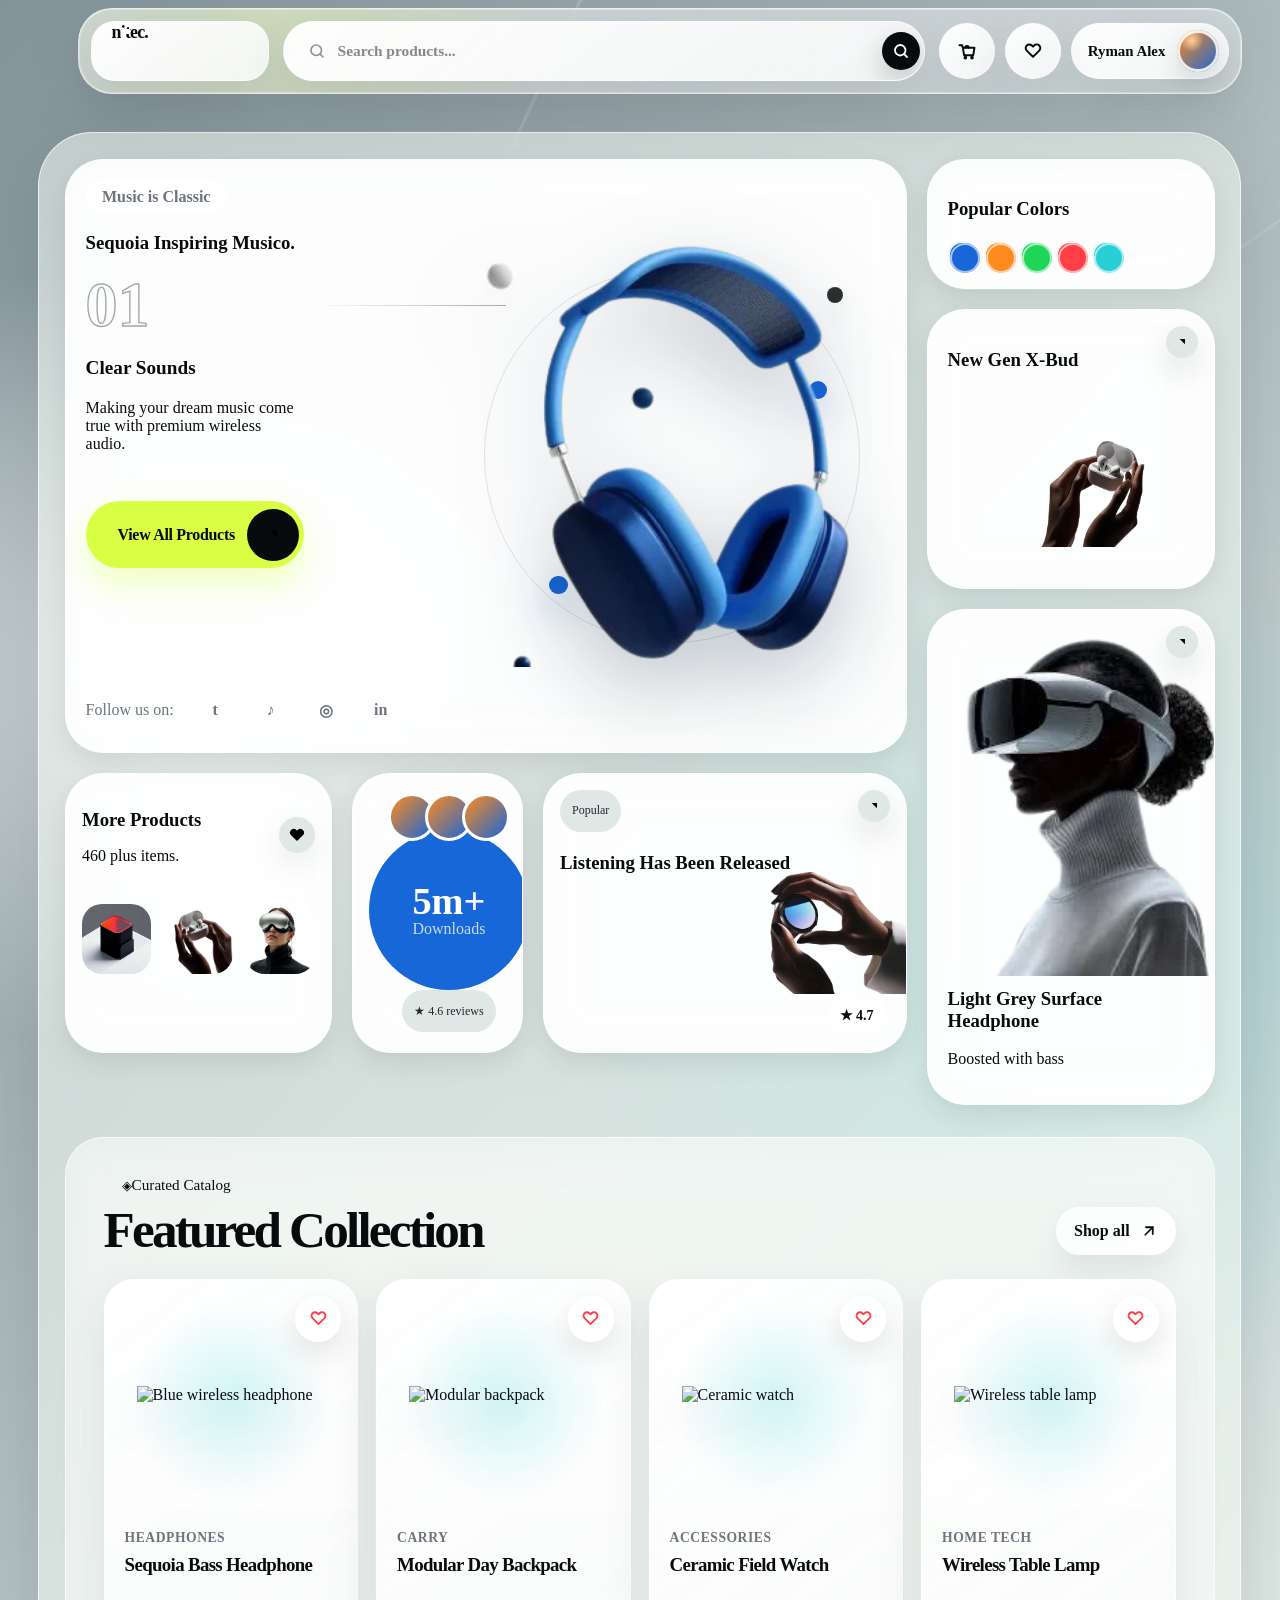
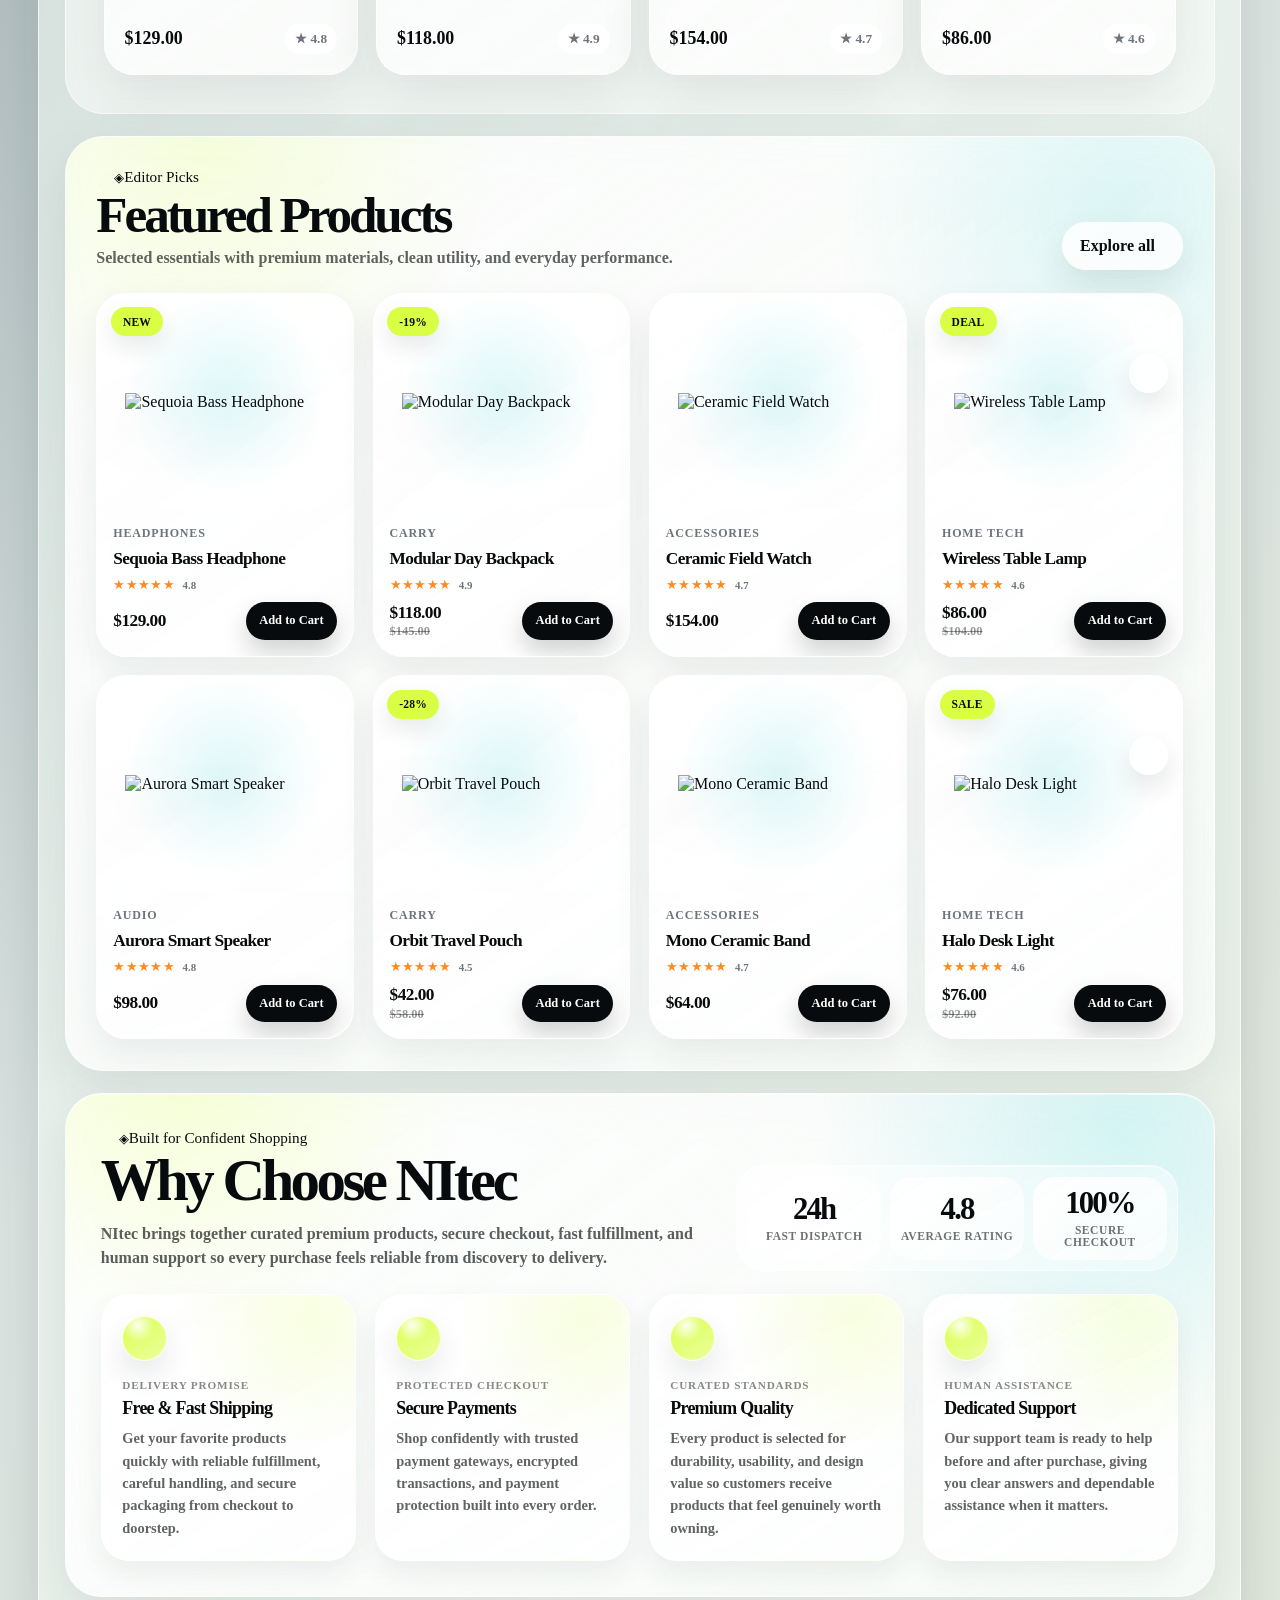
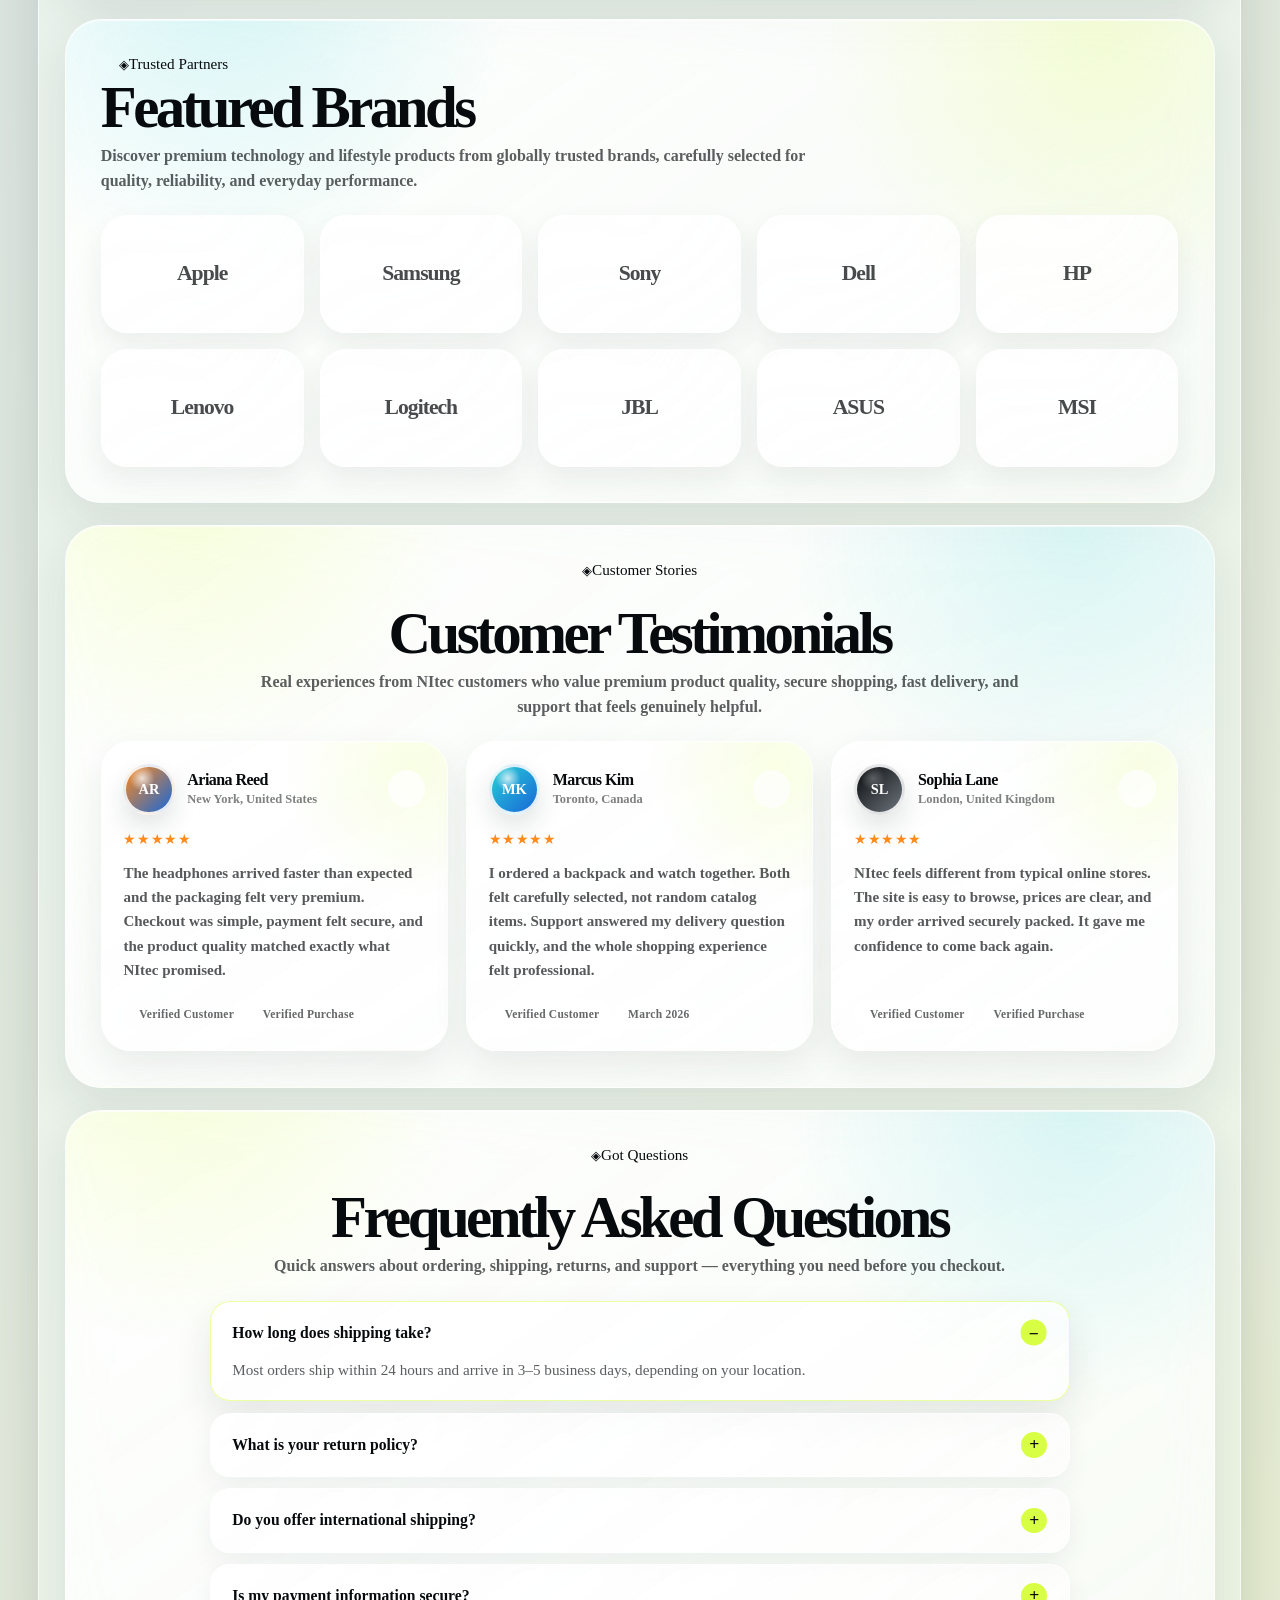
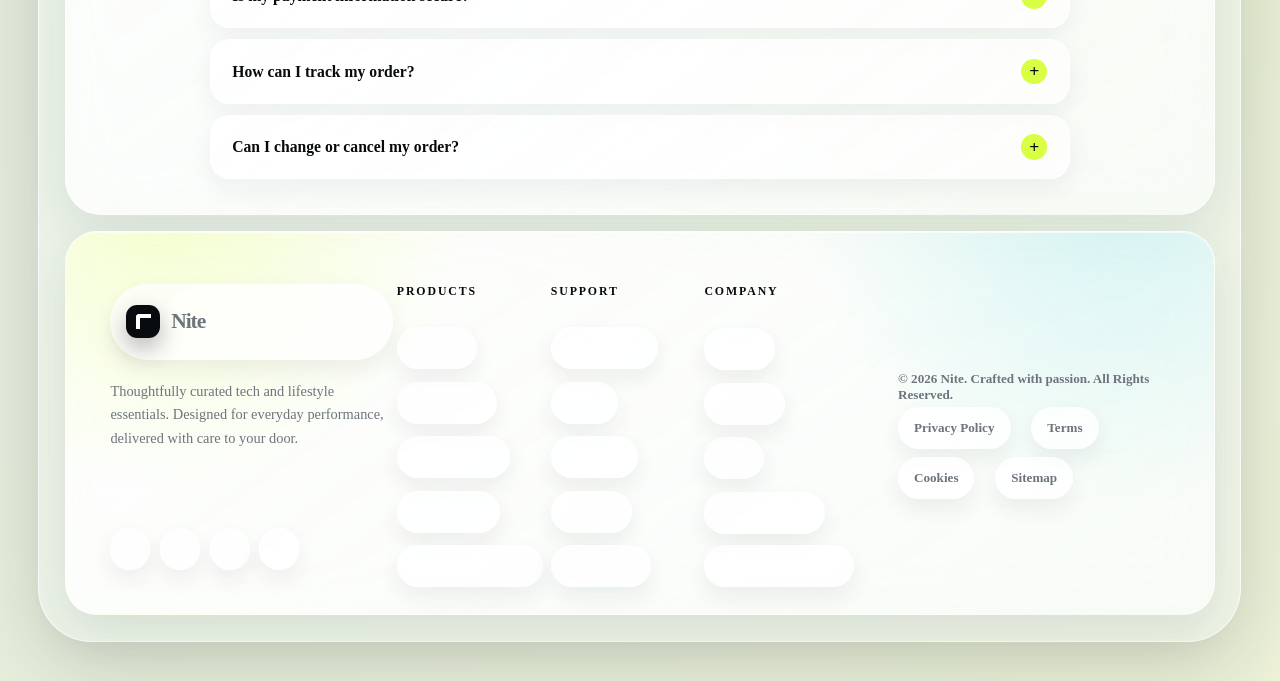
==== commit 7cbb2645: "working on the footer of webiste to improved.." ====
--- a/index.html
+++ b/index.html
@@ -480,78 +480,94 @@
   </div>
 </section>
 
-<footer class="neo-footer-strip">
-  <div class="pro-footer__top">
-    <div class="pro-footer__brand">
-      <a class="footer-logo" href="index.html" aria-label="Nitec home">
-        <span class="footer-logo__mark" aria-hidden="true"></span>
-        <span>nitec.</span>
-      </a>
-      <p>Premium ecommerce catalog for modern tech essentials. Curated products, secure checkout, and a shopping experience built to feel effortless.</p>
-      <div class="pro-footer__social" aria-label="Social media">
-        <a href="https://github.com" aria-label="GitHub" target="_blank" rel="noreferrer"><i data-lucide="github" aria-hidden="true"></i></a>
-        <a href="https://linkedin.com" aria-label="LinkedIn" target="_blank" rel="noreferrer"><i data-lucide="linkedin" aria-hidden="true"></i></a>
-        <a href="https://x.com" aria-label="X" target="_blank" rel="noreferrer"><i data-lucide="twitter" aria-hidden="true"></i></a>
-        <a href="https://instagram.com" aria-label="Instagram" target="_blank" rel="noreferrer"><i data-lucide="instagram" aria-hidden="true"></i></a>
-        <a href="https://facebook.com" aria-label="Facebook" target="_blank" rel="noreferrer"><i data-lucide="facebook" aria-hidden="true"></i></a>
-      </div>
-    </div>
-
-    <nav class="pro-footer__col" aria-label="Shop links">
-      <h3>Shop</h3>
-      <a href="shop.html">All Products</a>
-      <a href="cart.html">Cart</a>
-      <a href="wishlist.html">Wishlist</a>
-      <a href="shop.html">New Arrivals</a>
+<footer class="neo-footer-strip" aria-labelledby="site-footer-title">
+  <h2 id="site-footer-title" class="visually-hidden">Nite site footer</h2>
+
+  <div class="nite-footer__grid">
+
+    <!-- Column 1: Brand -->
+    <div class="nite-footer__brand nite-fade" style="--d:0ms">
+      <a class="nite-logo" href="index.html">
+        <span class="nite-logo__mark" aria-hidden="true"></span>
+        <span class="nite-logo__text">Nite</span>
+      </a>
+      <p class="nite-footer__desc">
+        Thoughtfully curated tech and lifestyle essentials.
+        Designed for everyday performance, delivered with care
+        to your door.
+      </p>
+
+      <ul class="nite-social" aria-label="Nite on social media">
+        <li>
+          <a href="#" aria-label="GitHub">
+            <svg viewBox="0 0 24 24" fill="currentColor" aria-hidden="true"><path d="M12 2a10 10 0 0 0-3.16 19.49c.5.09.68-.22.68-.48l-.01-1.7c-2.78.6-3.37-1.34-3.37-1.34-.45-1.16-1.11-1.47-1.11-1.47-.91-.62.07-.61.07-.61 1 .07 1.53 1.03 1.53 1.03.9 1.53 2.36 1.09 2.94.84.09-.65.35-1.09.63-1.34-2.22-.25-4.55-1.11-4.55-4.94 0-1.09.39-1.98 1.03-2.68-.1-.25-.45-1.27.1-2.65 0 0 .84-.27 2.75 1.02a9.5 9.5 0 0 1 5 0c1.91-1.29 2.75-1.02 2.75-1.02.55 1.38.2 2.4.1 2.65.64.7 1.03 1.59 1.03 2.68 0 3.84-2.34 4.68-4.57 4.93.36.31.68.92.68 1.85l-.01 2.75c0 .27.18.58.69.48A10 10 0 0 0 12 2Z"/></svg>
+          </a>
+        </li>
+        <li>
+          <a href="#" aria-label="LinkedIn">
+            <svg viewBox="0 0 24 24" fill="currentColor" aria-hidden="true"><path d="M4.98 3.5A2.5 2.5 0 1 1 5 8.5a2.5 2.5 0 0 1-.02-5ZM3 9h4v12H3V9Zm6 0h3.84v1.64h.05c.53-1 1.84-2.06 3.78-2.06C20.7 8.58 22 10.7 22 14.02V21h-4v-6.18c0-1.47-.03-3.36-2.05-3.36-2.06 0-2.37 1.6-2.37 3.25V21H9V9Z"/></svg>
+          </a>
+        </li>
+        <li>
+          <a href="#" aria-label="X (Twitter)">
+            <svg viewBox="0 0 24 24" fill="currentColor" aria-hidden="true"><path d="M17.53 3h3.02l-6.6 7.54L21.75 21h-5.9l-4.62-6.04L5.94 21H2.91l7.06-8.07L2.5 3h6.05l4.18 5.53L17.53 3Zm-1.06 16.2h1.67L7.6 4.72H5.8l10.67 14.48Z"/></svg>
+          </a>
+        </li>
+        <li>
+          <a href="#" aria-label="Instagram">
+            <svg viewBox="0 0 24 24" fill="none" stroke="currentColor" stroke-width="1.9" aria-hidden="true"><rect x="3" y="3" width="18" height="18" rx="5"/><circle cx="12" cy="12" r="4"/><circle cx="17.2" cy="6.8" r="1.1" fill="currentColor" stroke="none"/></svg>
+          </a>
+        </li>
+      </ul>
+    </div>
+
+    <!-- Column 2 -->
+    <nav class="nite-footer__col nite-fade" style="--d:80ms" aria-label="Products">
+      <h3 class="nite-footer__title">Products</h3>
+      <ul class="nite-footer__links">
+        <li><a href="shop.html">Explore</a></li>
+        <li><a href="shop.html">Collections</a></li>
+        <li><a href="shop.html">New Arrivals</a></li>
+        <li><a href="shop.html">Best Sellers</a></li>
+        <li><a href="shop.html">Featured Products</a></li>
+      </ul>
     </nav>
 
-    <nav class="pro-footer__col" aria-label="Company links">
-      <h3>Company</h3>
-      <a href="about.html">About Us</a>
-      <a href="contact.html">Contact</a>
-      <a href="index.html#why-choose-title">Why NItec</a>
-      <a href="index.html#customer-testimonials-title">Testimonials</a>
+    <!-- Column 3 -->
+    <nav class="nite-footer__col nite-fade" style="--d:160ms" aria-label="Support">
+      <h3 class="nite-footer__title">Support</h3>
+      <ul class="nite-footer__links">
+        <li><a href="contact.html">Help Center</a></li>
+        <li><a href="about.html">FAQs</a></li>
+        <li><a href="#">Shipping</a></li>
+        <li><a href="#">Returns</a></li>
+        <li><a href="contact.html">Contact Us</a></li>
+      </ul>
     </nav>
 
-    <nav class="pro-footer__col" aria-label="Support links">
-      <h3>Support</h3>
-      <a href="index.html#faq-title">FAQs</a>
-      <a href="privacy.html">Privacy Policy</a>
-      <a href="terms.html">Terms &amp; Conditions</a>
-      <a href="cookies.html">Cookie Policy</a>
+    <!-- Column 4 -->
+    <nav class="nite-footer__col nite-fade" style="--d:240ms" aria-label="Company">
+      <h3 class="nite-footer__title">Company</h3>
+      <ul class="nite-footer__links">
+        <li><a href="about.html">About</a></li>
+        <li><a href="#">Careers</a></li>
+        <li><a href="#">Blog</a></li>
+        <li><a href="#">Privacy Policy</a></li>
+        <li><a href="#">Terms &amp; Conditions</a></li>
+      </ul>
     </nav>
-
-    <div class="pro-footer__newsletter">
-      <h3>Stay in the loop</h3>
-      <p>Get product drops, offers, and updates straight to your inbox.</p>
-      <form class="pro-footer__form" onsubmit="return false;">
-        <input type="email" placeholder="Your email address" aria-label="Email address" required>
-        <button type="submit" aria-label="Subscribe">
-          <i data-lucide="arrow-right" aria-hidden="true"></i>
-        </button>
-      </form>
-    </div>
-  </div>
-
-  <div class="pro-footer__divider" aria-hidden="true"></div>
-
-  <div class="pro-footer__bottom">
-    <div class="footer-meta">
-      <span>© <span data-year>2026</span> Nitec. All rights reserved.</span>
-      <span>v1.0</span>
-      <span>Built with &hearts;</span>
-    </div>
-
-    <div class="pro-footer__payments" aria-label="Accepted payment methods">
-      <span>Visa</span>
-      <span>Mastercard</span>
-      <span>PayPal</span>
-      <span>Apple Pay</span>
-    </div>
-
-    <button class="footer-top" type="button" data-back-to-top aria-label="Back to top">
-      <i data-lucide="arrow-up" aria-hidden="true"></i>
-    </button>
+  </div>
+
+  <div class="nite-footer__divider" role="presentation"></div>
+
+  <div class="nite-footer__bottom">
+    <p>&copy; 2026 Nite. Crafted with passion. All Rights Reserved.</p>
+    <ul class="nite-footer__legal">
+      <li><a href="#">Privacy Policy</a></li>
+      <li><a href="#">Terms</a></li>
+      <li><a href="#">Cookies</a></li>
+      <li><a href="#">Sitemap</a></li>
+    </ul>
   </div>
 </footer>
 
@@ -571,6 +587,7 @@
 <script src="https://cdn.jsdelivr.net/npm/dayjs@1.11.11/dayjs.min.js"></script>
 <script src="https://cdn.jsdelivr.net/npm/dayjs@1.11.11/plugin/relativeTime.js"></script>
 <script src="https://cdn.jsdelivr.net/npm/lazysizes@5.3.2/lazysizes.min.js" async></script>
+<script src="https://unpkg.com/lucide@latest"></script>
 <script type="module" src="js/sidebar.js"></script>
 <script type="module" src="js/core/app.js"></script>
 
--- a/css/footer.css
+++ b/css/footer.css
@@ -1,282 +1,257 @@
-/* Professional multi-column footer */
+/* ============================================================
+   Nite — premium site footer
+   Uses the site tokens: glass card, lime accent, 32px radii
+   ============================================================ */
 
 .neo-footer-strip {
+  --f-ink: #080b0d;
+  --f-muted: #6d747c;
+  --f-accent: #d9ff45;
+  --f-border: rgba(255, 255, 255, .64);
+  --f-ease: cubic-bezier(.22, 1, .36, 1);
+
   position: relative;
   isolation: isolate;
   margin-top: 1rem;
-  padding: clamp(1.4rem, 3vw, 2.4rem) clamp(1.2rem, 3vw, 2.2rem) clamp(1rem, 2vw, 1.5rem);
-  border: 1px solid rgba(255, 255, 255, .64);
+  padding: clamp(1.8rem, 4vw, 3.2rem) clamp(1.3rem, 3.5vw, 3rem) clamp(1.2rem, 2.4vw, 1.7rem);
+  border: 1px solid var(--f-border);
   border-radius: 32px;
+  color: var(--f-ink);
   background:
     radial-gradient(circle at 8% -16%, rgba(217, 255, 69, .28), transparent 20rem),
     radial-gradient(circle at 92% -12%, rgba(41, 207, 214, .18), transparent 20rem),
-    linear-gradient(145deg, rgba(255,255,255,.94), rgba(255,255,255,.6));
+    linear-gradient(145deg, rgba(255, 255, 255, .94), rgba(255, 255, 255, .6));
   box-shadow:
-    inset 0 1px 0 rgba(255,255,255,.62),
+    inset 0 1px 0 rgba(255, 255, 255, .62),
     0 18px 46px rgba(25, 38, 44, .1);
   backdrop-filter: blur(22px);
   overflow: hidden;
 }
 
-.neo-footer-strip a {
-  color: inherit;
-  text-decoration: none;
-}
-
-/* Top grid: brand / shop / company / support / newsletter */
-.pro-footer__top {
+.neo-footer-strip a { color: inherit; text-decoration: none; }
+
+/* ---------- grid ---------- */
+.nite-footer__grid {
   display: grid;
-  grid-template-columns: 1.6fr 0.8fr 0.8fr 0.8fr 1.3fr;
-  gap: clamp(1.2rem, 2.5vw, 2rem);
-}
-
-.pro-footer__brand .footer-logo {
+  grid-template-columns: 1.7fr .9fr .9fr .9fr;
+  gap: clamp(1.6rem, 3vw, 3.4rem);
+}
+
+/* ---------- brand ---------- */
+.nite-logo {
   display: inline-flex;
   align-items: center;
-  gap: .75rem;
-  color: #080b0d;
-  font-size: 1.15rem;
-  font-weight: 900;
-  letter-spacing: -.045em;
-}
-
-.footer-logo__mark {
-  position: relative;
-  width: 1.8rem;
-  height: 1.8rem;
-  border-radius: .55rem;
-  background: #080b0d;
-  box-shadow: 0 12px 26px rgba(8, 11, 13, .14);
-}
-
-.footer-logo__mark::after {
+  gap: .7rem;
+}
+
+.nite-logo__mark {
+  position: relative;
+  width: 2.1rem;
+  height: 2.1rem;
+  border-radius: .7rem;
+  background: var(--f-ink);
+  box-shadow: 0 10px 24px rgba(8, 11, 13, .3);
+  transition: transform 380ms var(--f-ease), box-shadow 380ms var(--f-ease);
+}
+.nite-logo__mark::after {
   content: '';
   position: absolute;
-  inset: .5rem;
+  inset: .58rem;
   border-top: .26rem solid #fff;
   border-left: .26rem solid #fff;
-  border-radius: .2rem 0 0 0;
-}
-
-.pro-footer__brand p {
-  max-width: 24rem;
-  margin: .85rem 0 1.1rem;
-  color: rgba(8, 11, 13, .66);
-  font-size: .88rem;
-  font-weight: 600;
-  line-height: 1.55;
-}
-
-.pro-footer__social {
+  border-radius: .22rem 0 0 0;
+}
+.nite-logo:hover .nite-logo__mark {
+  transform: rotate(-8deg) scale(1.06);
+  box-shadow: 0 16px 32px rgba(8, 11, 13, .24);
+}
+
+.nite-logo__text {
+  font-size: 1.35rem;
+  font-weight: 900;
+  letter-spacing: -.05em;
+}
+
+.nite-footer__desc {
+  max-width: 26rem;
+  margin: 1rem 0 1.4rem;
+  color: var(--f-muted);
+  font-size: .9rem;
+  font-weight: 500;
+  line-height: 1.65;
+}
+
+/* ---------- social ---------- */
+.nite-social {
   display: flex;
   align-items: center;
-  gap: .5rem;
-}
-
-.pro-footer__social a {
-  width: 2.15rem;
-  height: 2.15rem;
+  gap: .6rem;
+  margin: 0;
+  padding: 0;
+  list-style: none;
+}
+
+.nite-social a {
   display: inline-grid;
   place-items: center;
-  border: 1px solid rgba(255, 255, 255, .72);
-  border-radius: 50%;
-  background: linear-gradient(145deg, rgba(255,255,255,.96), rgba(255,255,255,.68));
-  color: #080b0d;
-  transition: transform 180ms cubic-bezier(.2, .8, .2, 1), background 180ms ease, box-shadow 180ms ease;
-}
-
-.pro-footer__social a svg {
-  width: .95rem;
-  height: .95rem;
-  stroke-width: 2.25;
-}
-
-.pro-footer__social a:hover {
-  background: rgba(217, 255, 69, .72);
-  transform: translateY(-2px);
-  box-shadow: 0 10px 22px rgba(25,38,44,.12);
-}
-
-.pro-footer__col h3,
-.pro-footer__newsletter h3 {
-  margin: 0 0 .9rem;
-  font-size: .8rem;
+  width: 2.5rem;
+  height: 2.5rem;
+  color: rgba(255, 255, 255, .55);
+  transition: color 380ms var(--f-ease), transform 380ms var(--f-ease);
+}
+
+.nite-social svg { width: 1.15rem; height: 1.15rem; }
+
+.nite-social a:hover,
+.nite-social a:focus-visible {
+  color: var(--f-accent);
+  transform: translateY(-3px);
+  outline: none;
+}
+/* ---------- link columns ---------- */
+.nite-footer__title {
+  margin: 0 0 1.1rem;
+  font-size: .74rem;
   font-weight: 800;
+  letter-spacing: .16em;
   text-transform: uppercase;
-  letter-spacing: .06em;
-  color: #080b0d;
-}
-
-.pro-footer__col {
+  color: var(--f-ink);
+}
+
+.nite-footer__links {
+  display: grid;
+  gap: .72rem;
+  margin: 0;
+  padding: 0;
+  list-style: none;
+}
+
+.nite-footer__links a {
+  position: relative;
+  display: inline-block;
+  color: rgba(255, 255, 255, .68);
+  font-size: .9rem;
+  font-weight: 600;
+  transition: color 380ms var(--f-ease), transform 380ms var(--f-ease);
+}
+
+.nite-footer__links a::after {
+  content: '';
+  position: absolute;
+  left: 0;
+  bottom: -.18rem;
+  width: 100%;
+  height: 2px;
+  border-radius: 2px;
+  background: var(--f-accent);
+  transform: scaleX(0);
+  transform-origin: right;
+  transition: transform 300ms var(--f-ease);
+}
+
+.nite-footer__links a:hover,
+.nite-footer__links a:focus-visible {
+  color: var(--f-ink);
+  transform: translateX(3px);
+  outline: none;
+}
+.nite-footer__links a:hover::after,
+.nite-footer__links a:focus-visible::after {
+  transform: scaleX(1);
+  transform-origin: left;
+}
+
+/* ---------- divider + bottom ---------- */
+.nite-footer__divider {
+  height: 1px;
+  margin: clamp(1.8rem, 3.5vw, 2.8rem) 0 1.2rem;
+  background: linear-gradient(90deg,
+    transparent,
+    rgba(8, 11, 13, .14) 18%,
+    rgba(8, 11, 13, .14) 82%,
+    transparent);
+}
+
+.nite-footer__bottom {
   display: flex;
-  flex-direction: column;
-  gap: .6rem;
-}
-
-.pro-footer__col a {
-  font-size: .87rem;
+  align-items: center;
+  justify-content: space-between;
+  flex-wrap: wrap;
+  gap: .9rem 1.4rem;
+}
+
+.nite-footer__bottom p {
+  margin: 0;
+  color: var(--f-muted);
+  font-size: .82rem;
   font-weight: 600;
-  color: rgba(8, 11, 13, .66);
-  transition: color 160ms ease;
-  width: fit-content;
-}
-
-.pro-footer__col a:hover {
-  color: #080b0d;
-}
-
-.pro-footer__newsletter p {
-  margin: 0 0 .9rem;
-  font-size: .86rem;
+}
+
+.nite-footer__legal {
+  display: flex;
+  align-items: center;
+  flex-wrap: wrap;
+  gap: .5rem 1.3rem;
+  margin: 0;
+  padding: 0;
+  list-style: none;
+}
+
+.nite-footer__legal a {
+  position: relative;
+  color: var(--f-muted);
+  font-size: .82rem;
   font-weight: 600;
-  color: rgba(8, 11, 13, .66);
-  line-height: 1.5;
-}
-
-.pro-footer__form {
-  display: flex;
-  align-items: center;
-  gap: .4rem;
-  padding: .3rem .3rem .3rem .9rem;
-  border: 1px solid rgba(255, 255, 255, .68);
-  border-radius: 999px;
-  background: rgba(255, 255, 255, .5);
-  box-shadow: inset 0 1px 0 rgba(255,255,255,.6);
-}
-
-.pro-footer__form input {
-  flex: 1;
-  min-width: 0;
-  border: 0;
-  background: transparent;
-  font-size: .84rem;
-  font-weight: 600;
-  color: #080b0d;
-  outline: none;
-}
-
-.pro-footer__form input::placeholder {
-  color: rgba(8, 11, 13, .45);
-}
-
-.pro-footer__form button {
-  flex-shrink: 0;
-  width: 2.1rem;
-  height: 2.1rem;
-  display: inline-grid;
-  place-items: center;
-  border: 0;
-  border-radius: 50%;
-  background: #d9ff45;
-  color: #080b0d;
-  cursor: pointer;
-  transition: transform 180ms ease;
-}
-
-.pro-footer__form button:hover {
-  transform: translateX(2px);
-}
-
-.pro-footer__form button svg {
-  width: 1rem;
-  height: 1rem;
-  stroke-width: 2.4;
-}
-
-.pro-footer__divider {
-  height: 1px;
-  margin: clamp(1.2rem, 2.5vw, 1.8rem) 0 1rem;
-  background: linear-gradient(90deg, transparent, rgba(8, 11, 13, .14), transparent);
-}
-
-.pro-footer__bottom {
-  display: flex;
-  align-items: center;
-  justify-content: space-between;
-  gap: .85rem;
-  flex-wrap: wrap;
-}
-
-.footer-meta {
-  display: inline-flex;
-  align-items: center;
-  gap: .5rem;
-  flex-wrap: wrap;
-  color: rgba(8, 11, 13, .66);
-  font-size: .82rem;
-  font-weight: 650;
-}
-
-.footer-meta span:not(:last-child)::after {
+  transition: color 220ms ease;
+}
+.nite-footer__legal a::after {
   content: '';
-  width: 4px;
-  height: 4px;
-  margin-left: .5rem;
-  border-radius: 50%;
-  background: rgba(8, 11, 13, .28);
-  display: inline-block;
-}
-
-.pro-footer__payments {
-  display: flex;
-  align-items: center;
-  gap: .5rem;
-}
-
-.pro-footer__payments span {
-  padding: .35rem .7rem;
-  border: 1px solid rgba(255, 255, 255, .6);
-  border-radius: 8px;
-  background: rgba(255, 255, 255, .55);
-  font-size: .72rem;
-  font-weight: 700;
-  color: rgba(8, 11, 13, .6);
-}
-
-.footer-top {
-  width: 2.1rem;
-  height: 2.1rem;
-  display: inline-grid;
-  place-items: center;
-  border: 1px solid rgba(255, 255, 255, .72);
-  border-radius: 50%;
-  background: linear-gradient(145deg, rgba(255,255,255,.96), rgba(255,255,255,.68));
-  color: #080b0d;
-  cursor: pointer;
-  transition: transform 180ms cubic-bezier(.2, .8, .2, 1), background 180ms ease, box-shadow 180ms ease;
-}
-
-.footer-top svg {
-  width: .95rem;
-  height: .95rem;
-  stroke-width: 2.25;
-}
-
-.footer-top:hover {
-  background: rgba(217, 255, 69, .72);
-  transform: translateY(-2px);
-  box-shadow: 0 10px 22px rgba(25,38,44,.12);
-}
-
+  position: absolute;
+  left: 0;
+  bottom: -.16rem;
+  width: 100%;
+  height: 1.5px;
+  border-radius: 2px;
+  background: var(--f-ink);
+  transform: scaleX(0);
+  transform-origin: right;
+  transition: transform 300ms var(--f-ease);
+}
+.nite-footer__legal a:hover { color: var(--f-ink); }
+.nite-footer__legal a:hover::after {
+  transform: scaleX(1);
+  transform-origin: left;
+}
+
+/* ---------- fade-in ---------- */
+.nite-fade {
+  animation: niteFadeUp 620ms var(--f-ease) both;
+  animation-delay: var(--d, 0ms);
+}
+@keyframes niteFadeUp {
+  from { opacity: 0; transform: translateY(14px); }
+  to   { opacity: 1; transform: translateY(0); }
+}
+
+/* ---------- responsive ---------- */
 @media (max-width: 1080px) {
-  .pro-footer__top {
-    grid-template-columns: 1fr 1fr;
-  }
-  .pro-footer__brand {
-    grid-column: 1 / -1;
-  }
-}
-
-@media (max-width: 620px) {
-  .neo-footer-strip {
-    padding: 1.2rem;
-    border-radius: 24px;
-  }
-  .pro-footer__top {
-    grid-template-columns: 1fr;
-  }
-  .pro-footer__bottom {
-    flex-direction: column;
-    align-items: flex-start;
-  }
-}+  .nite-footer__grid { grid-template-columns: 1.4fr 1fr 1fr; }
+  .nite-footer__brand { grid-column: 1 / -1; }
+}
+
+@media (max-width: 720px) {
+  .neo-footer-strip { border-radius: 26px; }
+  .nite-footer__grid { grid-template-columns: 1fr 1fr; gap: 1.6rem; }
+  .nite-footer__desc { max-width: none; }
+  .nite-footer__bottom { justify-content: flex-start; }
+}
+
+@media (max-width: 460px) {
+  .nite-footer__grid { grid-template-columns: 1fr; }
+  .nite-social a { width: 2.3rem; height: 2.3rem; }
+}
+
+@media (prefers-reduced-motion: reduce) {
+  .nite-fade { animation: none; }
+  .neo-footer-strip * { transition-duration: .01ms !important; }
+}
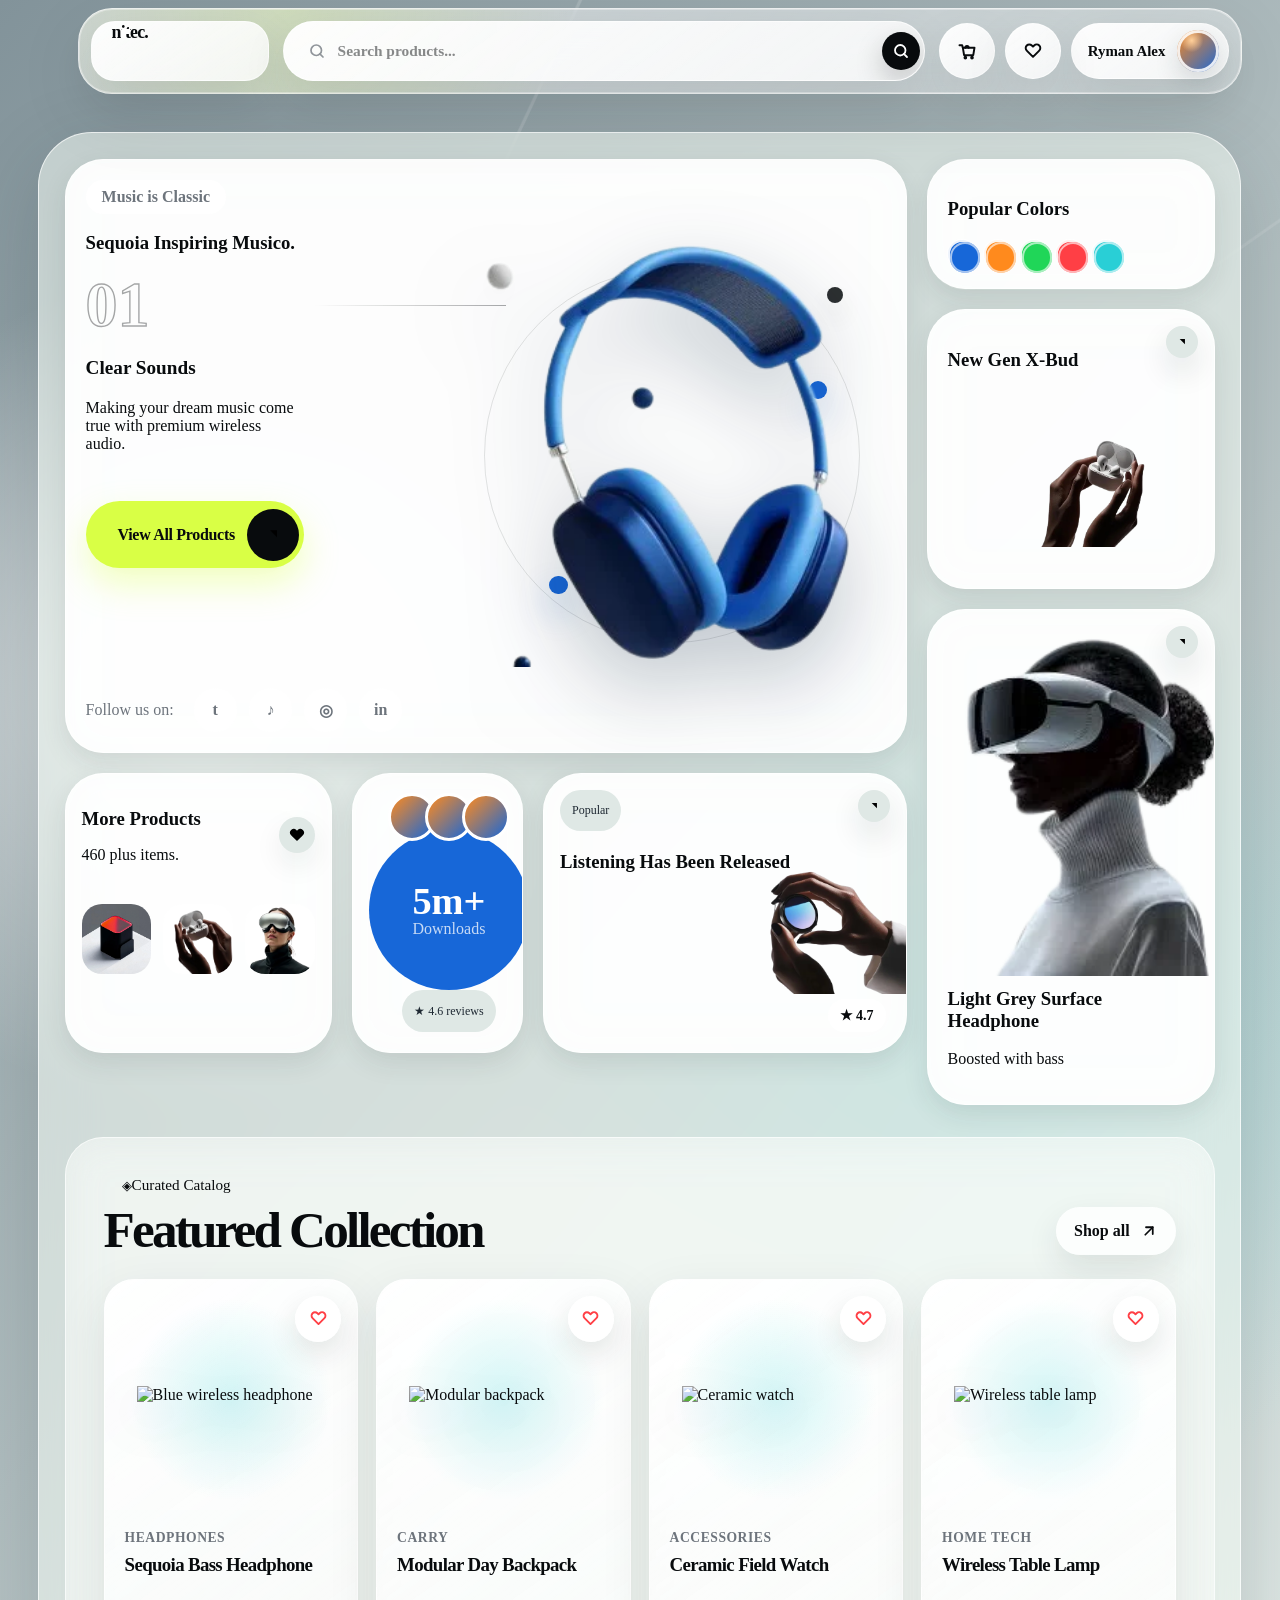
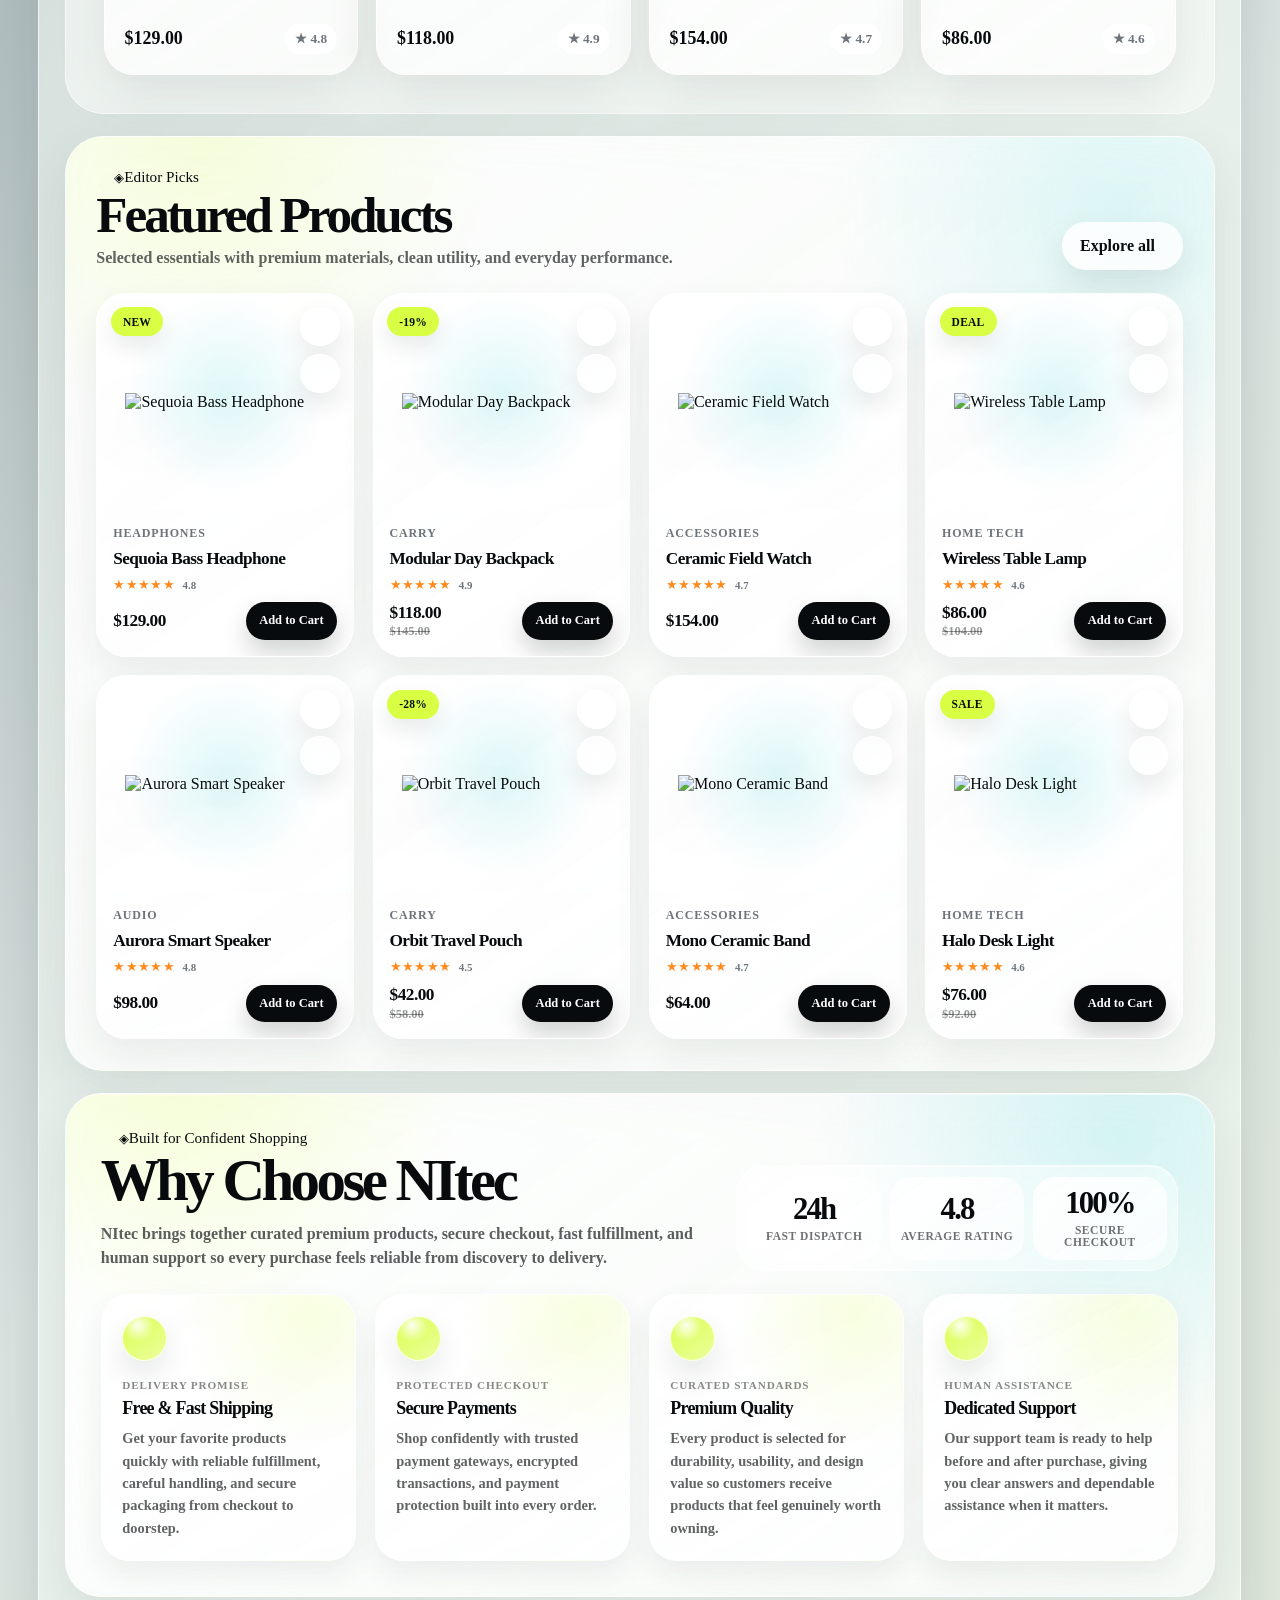
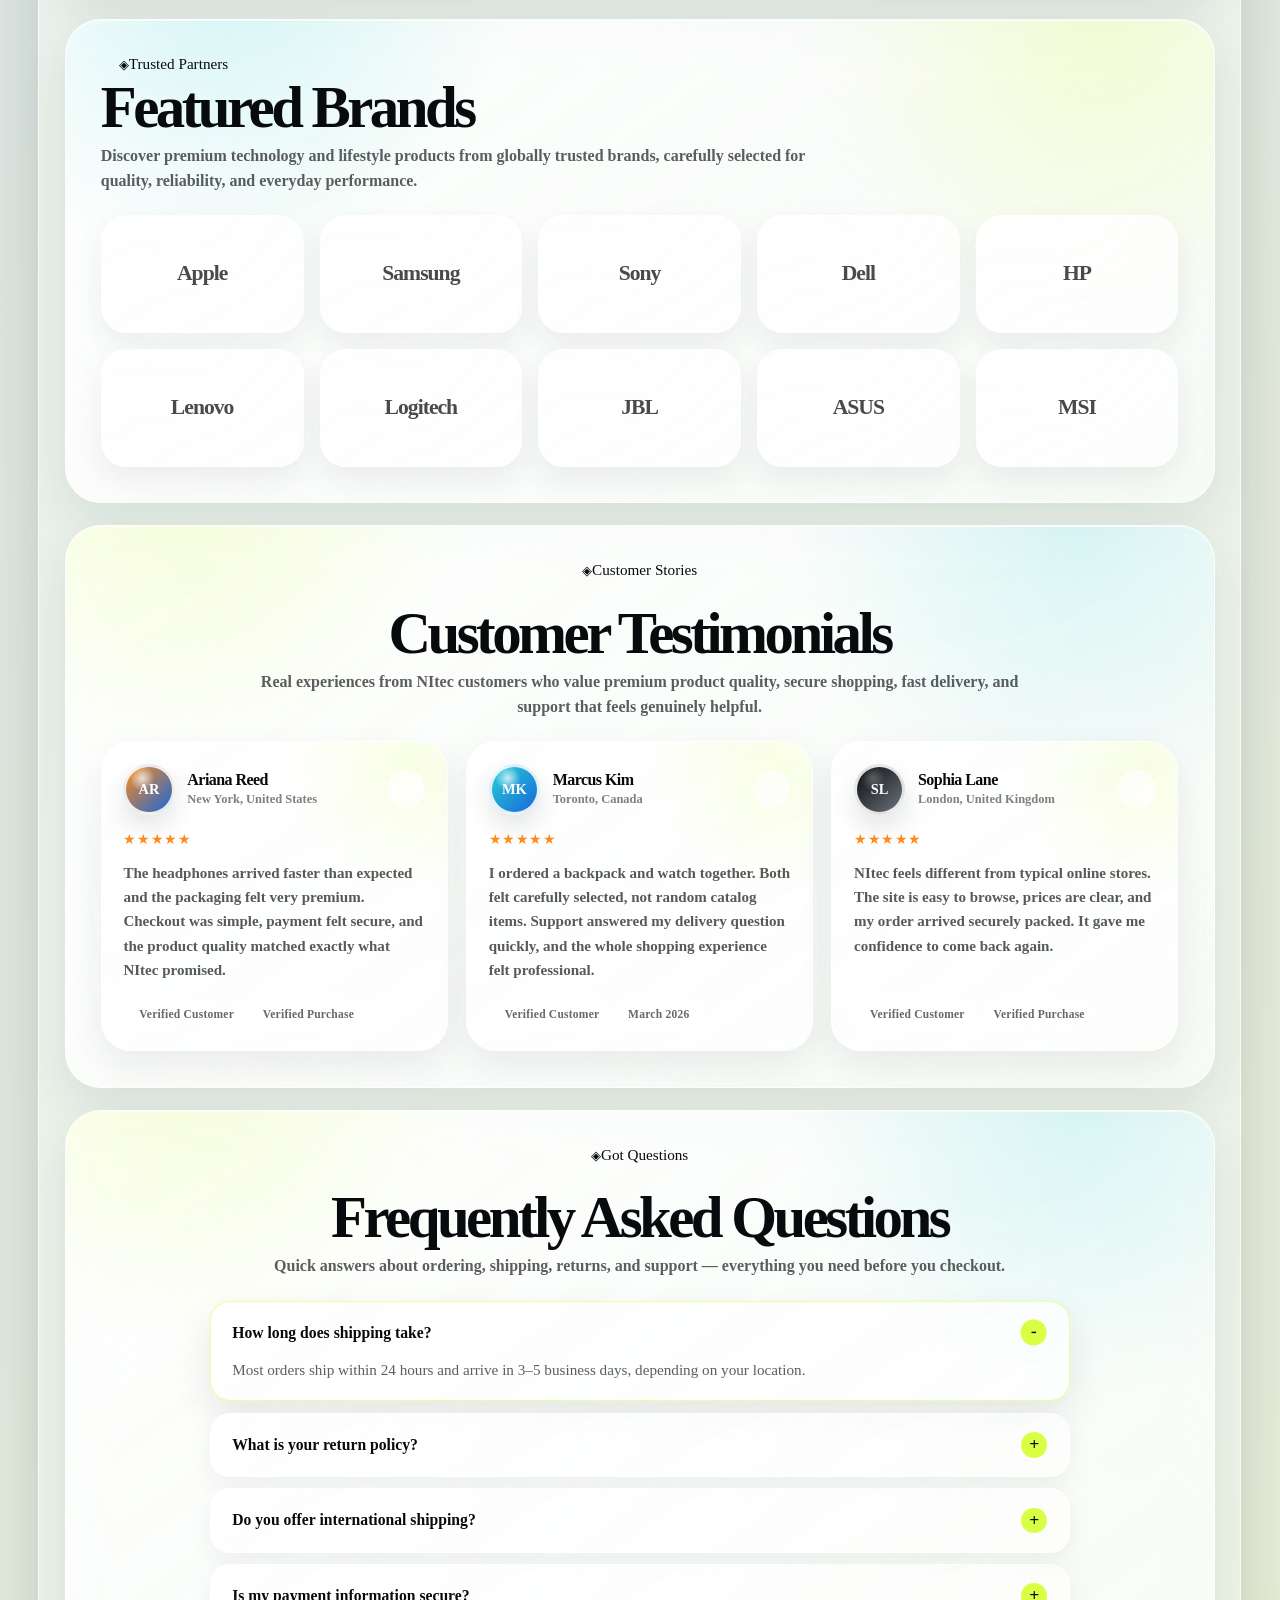
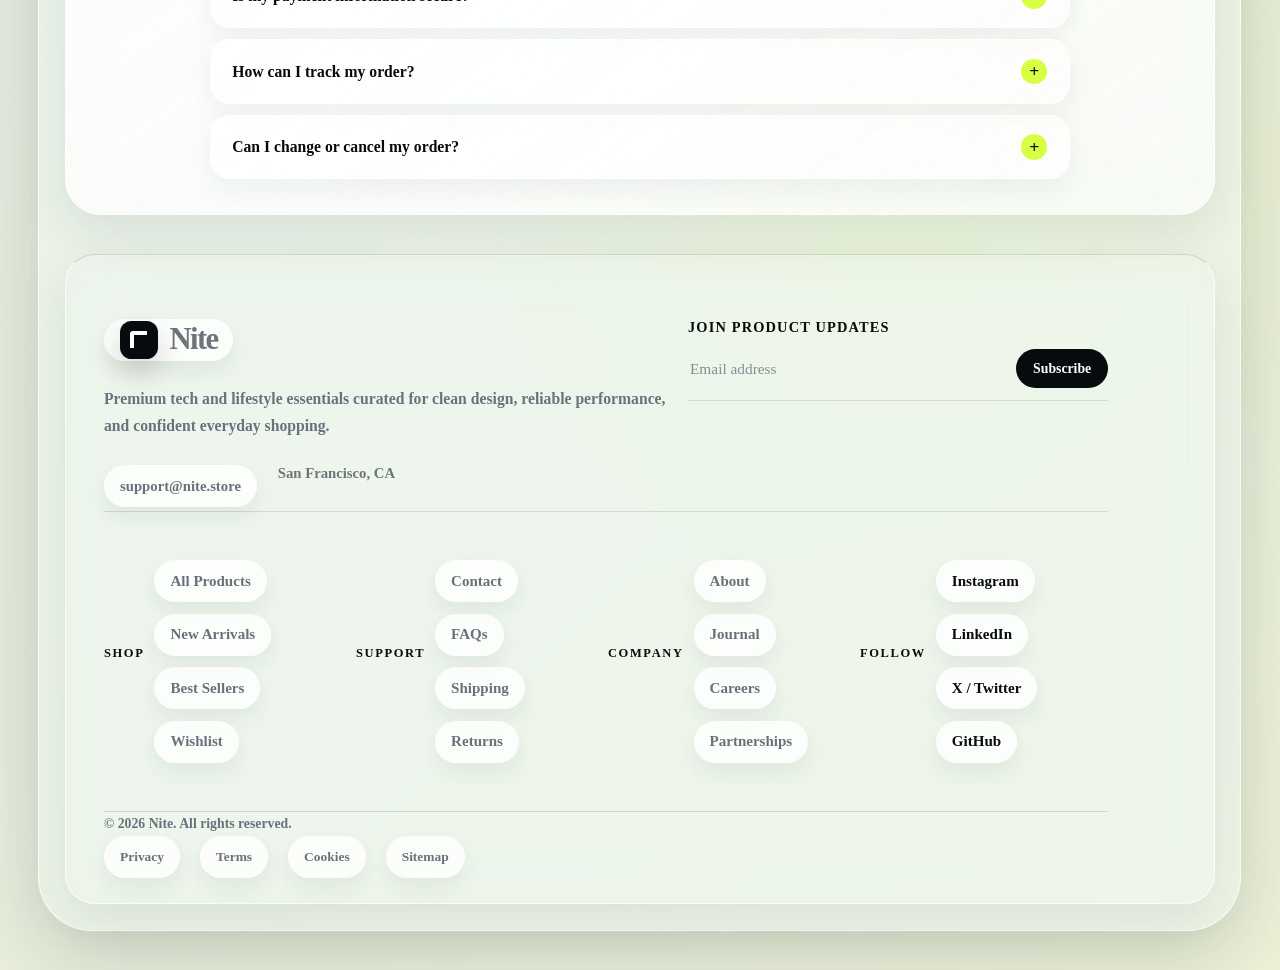
==== commit 37dfcf43: "Improve the footer" ====
--- a/index.html
+++ b/index.html
@@ -481,93 +481,82 @@
 </section>
 
 <footer class="neo-footer-strip" aria-labelledby="site-footer-title">
-  <h2 id="site-footer-title" class="visually-hidden">Nite site footer</h2>
-
-  <div class="nite-footer__grid">
-
-    <!-- Column 1: Brand -->
-    <div class="nite-footer__brand nite-fade" style="--d:0ms">
-      <a class="nite-logo" href="index.html">
-        <span class="nite-logo__mark" aria-hidden="true"></span>
-        <span class="nite-logo__text">Nite</span>
-      </a>
-      <p class="nite-footer__desc">
-        Thoughtfully curated tech and lifestyle essentials.
-        Designed for everyday performance, delivered with care
-        to your door.
-      </p>
-
-      <ul class="nite-social" aria-label="Nite on social media">
-        <li>
-          <a href="#" aria-label="GitHub">
-            <svg viewBox="0 0 24 24" fill="currentColor" aria-hidden="true"><path d="M12 2a10 10 0 0 0-3.16 19.49c.5.09.68-.22.68-.48l-.01-1.7c-2.78.6-3.37-1.34-3.37-1.34-.45-1.16-1.11-1.47-1.11-1.47-.91-.62.07-.61.07-.61 1 .07 1.53 1.03 1.53 1.03.9 1.53 2.36 1.09 2.94.84.09-.65.35-1.09.63-1.34-2.22-.25-4.55-1.11-4.55-4.94 0-1.09.39-1.98 1.03-2.68-.1-.25-.45-1.27.1-2.65 0 0 .84-.27 2.75 1.02a9.5 9.5 0 0 1 5 0c1.91-1.29 2.75-1.02 2.75-1.02.55 1.38.2 2.4.1 2.65.64.7 1.03 1.59 1.03 2.68 0 3.84-2.34 4.68-4.57 4.93.36.31.68.92.68 1.85l-.01 2.75c0 .27.18.58.69.48A10 10 0 0 0 12 2Z"/></svg>
+  <div class="nite-footer__inner">
+    <div class="nite-footer__top">
+      <div class="nite-footer__brand">
+        <h2 id="site-footer-title">
+          <a class="nite-logo" href="index.html" aria-label="Nite home">
+            <span class="nite-logo__mark" aria-hidden="true"></span>
+            <span class="nite-logo__text">Nite</span>
           </a>
-        </li>
-        <li>
-          <a href="#" aria-label="LinkedIn">
-            <svg viewBox="0 0 24 24" fill="currentColor" aria-hidden="true"><path d="M4.98 3.5A2.5 2.5 0 1 1 5 8.5a2.5 2.5 0 0 1-.02-5ZM3 9h4v12H3V9Zm6 0h3.84v1.64h.05c.53-1 1.84-2.06 3.78-2.06C20.7 8.58 22 10.7 22 14.02V21h-4v-6.18c0-1.47-.03-3.36-2.05-3.36-2.06 0-2.37 1.6-2.37 3.25V21H9V9Z"/></svg>
-          </a>
-        </li>
-        <li>
-          <a href="#" aria-label="X (Twitter)">
-            <svg viewBox="0 0 24 24" fill="currentColor" aria-hidden="true"><path d="M17.53 3h3.02l-6.6 7.54L21.75 21h-5.9l-4.62-6.04L5.94 21H2.91l7.06-8.07L2.5 3h6.05l4.18 5.53L17.53 3Zm-1.06 16.2h1.67L7.6 4.72H5.8l10.67 14.48Z"/></svg>
-          </a>
-        </li>
-        <li>
-          <a href="#" aria-label="Instagram">
-            <svg viewBox="0 0 24 24" fill="none" stroke="currentColor" stroke-width="1.9" aria-hidden="true"><rect x="3" y="3" width="18" height="18" rx="5"/><circle cx="12" cy="12" r="4"/><circle cx="17.2" cy="6.8" r="1.1" fill="currentColor" stroke="none"/></svg>
-          </a>
-        </li>
+        </h2>
+        <p class="nite-footer__desc">Premium tech and lifestyle essentials curated for clean design, reliable performance, and confident everyday shopping.</p>
+        <address class="nite-footer__contact">
+          <a href="mailto:support@nite.store">support@nite.store</a>
+          <span>San Francisco, CA</span>
+        </address>
+      </div>
+
+      <form class="nite-footer__newsletter" aria-label="Subscribe to Nite updates">
+        <label for="footer-email">Join product updates</label>
+        <div>
+          <input id="footer-email" type="email" placeholder="Email address">
+          <button type="submit">Subscribe</button>
+        </div>
+      </form>
+    </div>
+
+    <div class="nite-footer__grid">
+      <nav class="nite-footer__col" aria-label="Shop">
+        <h3 class="nite-footer__title">Shop</h3>
+        <ul class="nite-footer__links">
+          <li><a href="shop.html">All Products</a></li>
+          <li><a href="shop.html">New Arrivals</a></li>
+          <li><a href="shop.html">Best Sellers</a></li>
+          <li><a href="wishlist.html">Wishlist</a></li>
+        </ul>
+      </nav>
+
+      <nav class="nite-footer__col" aria-label="Support">
+        <h3 class="nite-footer__title">Support</h3>
+        <ul class="nite-footer__links">
+          <li><a href="contact.html">Contact</a></li>
+          <li><a href="about.html">FAQs</a></li>
+          <li><a href="#">Shipping</a></li>
+          <li><a href="#">Returns</a></li>
+        </ul>
+      </nav>
+
+      <nav class="nite-footer__col" aria-label="Company">
+        <h3 class="nite-footer__title">Company</h3>
+        <ul class="nite-footer__links">
+          <li><a href="about.html">About</a></li>
+          <li><a href="#">Journal</a></li>
+          <li><a href="#">Careers</a></li>
+          <li><a href="#">Partnerships</a></li>
+        </ul>
+      </nav>
+
+      <nav class="nite-footer__col" aria-label="Social links">
+        <h3 class="nite-footer__title">Follow</h3>
+        <ul class="nite-footer__links nite-footer__links--social">
+          <li><a href="#">Instagram</a></li>
+          <li><a href="#">LinkedIn</a></li>
+          <li><a href="#">X / Twitter</a></li>
+          <li><a href="#">GitHub</a></li>
+        </ul>
+      </nav>
+    </div>
+
+    <div class="nite-footer__bottom">
+      <p>&copy; 2026 Nite. All rights reserved.</p>
+      <ul class="nite-footer__legal" aria-label="Legal links">
+        <li><a href="#">Privacy</a></li>
+        <li><a href="#">Terms</a></li>
+        <li><a href="#">Cookies</a></li>
+        <li><a href="#">Sitemap</a></li>
       </ul>
     </div>
-
-    <!-- Column 2 -->
-    <nav class="nite-footer__col nite-fade" style="--d:80ms" aria-label="Products">
-      <h3 class="nite-footer__title">Products</h3>
-      <ul class="nite-footer__links">
-        <li><a href="shop.html">Explore</a></li>
-        <li><a href="shop.html">Collections</a></li>
-        <li><a href="shop.html">New Arrivals</a></li>
-        <li><a href="shop.html">Best Sellers</a></li>
-        <li><a href="shop.html">Featured Products</a></li>
-      </ul>
-    </nav>
-
-    <!-- Column 3 -->
-    <nav class="nite-footer__col nite-fade" style="--d:160ms" aria-label="Support">
-      <h3 class="nite-footer__title">Support</h3>
-      <ul class="nite-footer__links">
-        <li><a href="contact.html">Help Center</a></li>
-        <li><a href="about.html">FAQs</a></li>
-        <li><a href="#">Shipping</a></li>
-        <li><a href="#">Returns</a></li>
-        <li><a href="contact.html">Contact Us</a></li>
-      </ul>
-    </nav>
-
-    <!-- Column 4 -->
-    <nav class="nite-footer__col nite-fade" style="--d:240ms" aria-label="Company">
-      <h3 class="nite-footer__title">Company</h3>
-      <ul class="nite-footer__links">
-        <li><a href="about.html">About</a></li>
-        <li><a href="#">Careers</a></li>
-        <li><a href="#">Blog</a></li>
-        <li><a href="#">Privacy Policy</a></li>
-        <li><a href="#">Terms &amp; Conditions</a></li>
-      </ul>
-    </nav>
-  </div>
-
-  <div class="nite-footer__divider" role="presentation"></div>
-
-  <div class="nite-footer__bottom">
-    <p>&copy; 2026 Nite. Crafted with passion. All Rights Reserved.</p>
-    <ul class="nite-footer__legal">
-      <li><a href="#">Privacy Policy</a></li>
-      <li><a href="#">Terms</a></li>
-      <li><a href="#">Cookies</a></li>
-      <li><a href="#">Sitemap</a></li>
-    </ul>
   </div>
 </footer>
 
@@ -592,4 +581,4 @@
 <script type="module" src="js/core/app.js"></script>
 
 </body>
-</html>+</html>
--- a/css/style.css
+++ b/css/style.css
@@ -71,8 +71,7 @@
   z-index: 1;
 }
 
-.site-shell,
-.neo-shell {
+.site-shell {
   width: min(1520px, 100% - clamp(1rem, 3vw, 3rem) * 2);
   margin: clamp(1rem, 3vw, 3rem) auto;
   padding: clamp(1rem, 2vw, 1.6rem);
@@ -3405,6 +3404,7 @@
   display: grid;
   grid-template-columns: 300px minmax(0, 1fr);
   gap: 22px;
+  align-items: start;
 }
 
 .shop-filter,
@@ -3420,11 +3420,45 @@
   height: max-content;
   padding: 24px;
   position: sticky;
-  top: 24px;
+  top: 96px;
 }
 
 .shop-filter__head {
+  display: flex;
+  align-items: flex-start;
+  justify-content: space-between;
+  gap: 14px;
   margin-bottom: 24px;
+}
+
+.shop-filter__head-actions,
+.shop-filter__actions {
+  display: flex;
+  align-items: center;
+  gap: 10px;
+}
+
+.shop-filter__reset,
+.shop-filter__close {
+  border: 0;
+  background: transparent;
+  color: #6d747c;
+  font: inherit;
+  font-size: 0.88rem;
+  font-weight: 800;
+  cursor: pointer;
+}
+
+.shop-filter__close {
+  display: none;
+  width: 38px;
+  height: 38px;
+  place-items: center;
+  border-radius: 50%;
+  background: rgba(8, 11, 13, 0.07);
+  color: #080b0d;
+  font-size: 1.35rem;
+  line-height: 1;
 }
 
 .shop-filter__head h2,
@@ -3462,6 +3496,91 @@
   box-shadow: inset 0 0 0 1px rgba(8, 11, 13, 0.05);
 }
 
+.filter-group {
+  margin-top: 16px;
+  border-top: 1px solid rgba(8, 11, 13, 0.08);
+  padding-top: 16px;
+}
+
+.filter-group summary {
+  cursor: pointer;
+  color: #080b0d;
+  font-weight: 900;
+  list-style: none;
+}
+
+.filter-group summary::-webkit-details-marker {
+  display: none;
+}
+
+.filter-group summary::after {
+  content: "+";
+  float: right;
+  color: #6d747c;
+}
+
+.filter-group[open] summary::after {
+  content: "-";
+}
+
+.filter-options {
+  display: grid;
+  gap: 10px;
+  margin-top: 14px;
+}
+
+.filter-check,
+.filter-radio {
+  display: flex !important;
+  grid-template-columns: none !important;
+  align-items: center;
+  gap: 10px !important;
+  margin-bottom: 0 !important;
+  padding: 11px 12px;
+  border-radius: 16px;
+  background: rgba(255, 255, 255, 0.58);
+  color: #080b0d;
+  font-size: 0.92rem;
+  font-weight: 800;
+}
+
+.filter-check input,
+.filter-radio input {
+  accent-color: #1767d8;
+}
+
+.filter-chips {
+  display: flex;
+  flex-wrap: wrap;
+  gap: 8px;
+  margin-bottom: 18px;
+}
+
+.filter-chip {
+  display: inline-flex;
+  align-items: center;
+  gap: 8px;
+  min-height: 34px;
+  padding: 7px 9px 7px 12px;
+  border-radius: 999px;
+  background: #080b0d;
+  color: #fff;
+  font-size: 0.78rem;
+  font-weight: 800;
+}
+
+.filter-chip button {
+  width: 20px;
+  height: 20px;
+  display: grid;
+  place-items: center;
+  border: 0;
+  border-radius: 50%;
+  background: rgba(255, 255, 255, 0.18);
+  color: inherit;
+  cursor: pointer;
+}
+
 .shop-filter__colors {
   margin-top: 26px;
 }
@@ -3473,17 +3592,81 @@
 }
 
 .shop-filter .neo-swatches {
+  display: flex;
+  flex-wrap: wrap;
   gap: 10px;
 }
 
-.shop-filter .neo-swatches span {
+.shop-filter .neo-swatches span,
+.filter-swatch {
   width: 42px;
   height: 42px;
+  border: 0;
+  border-radius: 50%;
+  background: var(--swatch);
+  box-shadow: inset 0 0 0 4px rgba(255, 255, 255, 0.82), 0 10px 22px rgba(25, 38, 44, 0.12);
+  cursor: pointer;
 }
 
 .shop-filter .neo-swatches span::before {
   width: 24px;
   height: 24px;
+}
+
+.filter-swatch.is-active {
+  outline: 3px solid rgba(23, 103, 216, 0.32);
+  outline-offset: 3px;
+}
+
+.filter-price {
+  margin-top: 18px;
+}
+
+.filter-price__values {
+  display: flex;
+  justify-content: space-between;
+  margin-top: 16px;
+  color: #6d747c;
+  font-weight: 900;
+}
+
+.shop-filter-trigger,
+.shop-filter-overlay {
+  display: none;
+}
+
+.shop-filter-trigger {
+  align-items: center;
+  justify-content: center;
+  gap: 10px;
+  min-height: 52px;
+  border: 0;
+  border-radius: 18px;
+  padding: 0 18px;
+  background: #080b0d;
+  color: #fff;
+  font-weight: 900;
+  cursor: pointer;
+}
+
+.shop-filter-trigger svg {
+  width: 20px;
+  height: 20px;
+  fill: none;
+  stroke: currentColor;
+  stroke-width: 2.2;
+  stroke-linecap: round;
+}
+
+.shop-filter-trigger__count {
+  min-width: 24px;
+  min-height: 24px;
+  display: inline-grid;
+  place-items: center;
+  border-radius: 50%;
+  background: #d9ff45;
+  color: #080b0d;
+  font-size: 0.78rem;
 }
 
 .shop-content {
@@ -3508,8 +3691,41 @@
   .shop-layout {
     grid-template-columns: 1fr;
   }
+  .shop-filter-trigger {
+    display: inline-flex;
+    width: max-content;
+  }
+  .shop-filter-overlay {
+    position: fixed;
+    inset: 0;
+    z-index: 1200;
+    background: rgba(8, 11, 13, 0.46);
+    opacity: 0;
+    pointer-events: none;
+    transition: opacity 220ms ease;
+  }
+  .shop-filter-overlay.is-visible {
+    display: block;
+    opacity: 1;
+    pointer-events: auto;
+  }
   .shop-filter {
-    position: static;
+    position: fixed;
+    inset: 16px 16px 16px auto;
+    z-index: 1210;
+    width: min(390px, calc(100vw - 32px));
+    overflow: auto;
+    transform: translateX(calc(100% + 24px));
+    transition: transform 240ms ease;
+  }
+  .shop-filter.is-open {
+    transform: translateX(0);
+  }
+  .shop-filter__close {
+    display: grid;
+  }
+  body.is-filter-open {
+    overflow: hidden;
   }
   .shop-grid {
     grid-template-columns: repeat(2, minmax(0, 1fr));
@@ -4481,6 +4697,679 @@
   }
   .error-page__visual {
     min-height: 360px;
+  }
+}
+.analytics-hero {
+  display: flex;
+  align-items: flex-end;
+  justify-content: space-between;
+  gap: 24px;
+  margin-bottom: 22px;
+  padding: clamp(28px, 4vw, 54px);
+  border: 1px solid rgba(255, 255, 255, 0.72);
+  border-radius: 38px;
+  background: linear-gradient(145deg, rgba(255, 255, 255, 0.88), rgba(255, 255, 255, 0.56));
+  box-shadow: 0 18px 50px rgba(25, 38, 44, 0.1);
+  backdrop-filter: blur(22px);
+}
+
+.analytics-hero h1 {
+  margin: 12px 0 12px;
+  font-size: clamp(2.6rem, 5vw, 4.6rem);
+  line-height: 0.95;
+  letter-spacing: -0.06em;
+}
+
+.analytics-hero p {
+  max-width: 560px;
+  color: #6d747c;
+  font-size: 1.05rem;
+}
+
+.analytics-hero__actions {
+  display: flex;
+  align-items: center;
+  gap: 12px;
+  flex-shrink: 0;
+}
+
+.analytics-range {
+  display: inline-flex;
+  align-items: center;
+  gap: 4px;
+  padding: 4px;
+  border-radius: 999px;
+  background: rgba(255, 255, 255, 0.64);
+  box-shadow: inset 0 0 0 1px rgba(255, 255, 255, 0.5);
+}
+
+.analytics-range__btn {
+  min-height: 40px;
+  padding: 0 16px;
+  border-radius: 999px;
+  color: #6d747c;
+  font-weight: 750;
+  font-size: 0.88rem;
+  transition: background 200ms ease, color 200ms ease;
+}
+
+.analytics-range__btn:hover {
+  color: #080b0d;
+}
+
+.analytics-range__btn.is-active {
+  background: #080b0d;
+  color: #fff;
+}
+
+.analytics-export-btn {
+  display: inline-flex;
+  align-items: center;
+  gap: 8px;
+  min-height: 48px;
+  padding: 0 20px;
+  border-radius: 999px;
+  background: #d9ff45;
+  color: #080b0d;
+  font-weight: 800;
+  box-shadow: 0 16px 34px rgba(217, 255, 69, 0.34);
+  transition: transform 220ms ease, box-shadow 220ms ease;
+}
+
+.analytics-export-btn:hover {
+  transform: translateY(-2px);
+}
+
+.analytics-export-btn svg,
+.analytics-export-btn i {
+  width: 18px;
+  height: 18px;
+}
+
+/* ===== KPI cards ===== */
+.analytics-kpis {
+  display: grid;
+  grid-template-columns: repeat(4, minmax(0, 1fr));
+  gap: 18px;
+  margin-bottom: 22px;
+}
+
+.analytics-kpi-card {
+  display: flex;
+  align-items: center;
+  gap: 16px;
+  padding: 24px;
+  border: 1px solid rgba(255, 255, 255, 0.72);
+  border-radius: 30px;
+  background: linear-gradient(145deg, rgba(255, 255, 255, 0.9), rgba(255, 255, 255, 0.58));
+  box-shadow: 0 14px 34px rgba(25, 38, 44, 0.08);
+  transition: transform 260ms ease, box-shadow 260ms ease;
+}
+
+.analytics-kpi-card:hover {
+  transform: translateY(-3px);
+  box-shadow: 0 20px 44px rgba(25, 38, 44, 0.12);
+}
+
+.analytics-kpi-card__icon {
+  width: 52px;
+  height: 52px;
+  flex: 0 0 52px;
+  display: grid;
+  place-items: center;
+  border-radius: 18px;
+}
+
+.analytics-kpi-card__icon svg,
+.analytics-kpi-card__icon i {
+  width: 22px;
+  height: 22px;
+}
+
+.analytics-kpi-card__icon--revenue {
+  background: rgba(217, 255, 69, 0.32);
+  color: #6b8000;
+}
+
+.analytics-kpi-card__icon--orders {
+  background: rgba(23, 103, 216, 0.14);
+  color: #1767d8;
+}
+
+.analytics-kpi-card__icon--customers {
+  background: rgba(41, 207, 214, 0.18);
+  color: #1a9aa1;
+}
+
+.analytics-kpi-card__icon--conversion {
+  background: rgba(255, 138, 29, 0.16);
+  color: #ff8a1d;
+}
+
+.analytics-kpi-card__body {
+  display: flex;
+  flex-direction: column;
+  gap: 4px;
+}
+
+.analytics-kpi-card__label {
+  color: #6d747c;
+  font-size: 0.8rem;
+  font-weight: 750;
+  text-transform: uppercase;
+  letter-spacing: 0.04em;
+}
+
+.analytics-kpi-card__value {
+  font-size: 1.7rem;
+  letter-spacing: -0.04em;
+}
+
+.analytics-kpi-card__trend {
+  display: inline-flex;
+  align-items: center;
+  gap: 4px;
+  font-size: 0.8rem;
+  font-weight: 750;
+}
+
+.analytics-kpi-card__trend svg,
+.analytics-kpi-card__trend i {
+  width: 14px;
+  height: 14px;
+}
+
+.analytics-kpi-card__trend.is-up {
+  color: #20d658;
+}
+
+.analytics-kpi-card__trend.is-down {
+  color: #ff3f45;
+}
+
+/* ===== Charts rows ===== */
+.analytics-charts {
+  display: grid;
+  grid-template-columns: minmax(0, 1.65fr) minmax(0, 1fr);
+  gap: 18px;
+  margin-bottom: 18px;
+}
+
+.analytics-charts--secondary {
+  grid-template-columns: repeat(3, minmax(0, 1fr));
+}
+
+.analytics-panel {
+  padding: 26px;
+}
+
+.analytics-chart-wrap {
+  position: relative;
+  width: 100%;
+  min-height: 280px;
+  margin-top: 20px;
+}
+
+.analytics-chart-wrap--donut {
+  min-height: 220px;
+  display: flex;
+  align-items: center;
+  justify-content: center;
+}
+
+.analytics-legend {
+  display: flex;
+  align-items: center;
+  gap: 16px;
+  flex-wrap: wrap;
+}
+
+.analytics-legend__item {
+  display: inline-flex;
+  align-items: center;
+  gap: 8px;
+  color: #6d747c;
+  font-size: 0.85rem;
+  font-weight: 650;
+}
+
+.analytics-legend__dot {
+  width: 10px;
+  height: 10px;
+  border-radius: 999px;
+  display: inline-block;
+}
+
+.analytics-legend__dot--revenue {
+  background: #a6c400;
+}
+
+.analytics-legend__dot--orders {
+  background: #29cfd6;
+}
+
+.analytics-category-list {
+  display: grid;
+  gap: 12px;
+  margin-top: 20px;
+}
+
+.analytics-category-list li {
+  display: flex;
+  align-items: center;
+  gap: 10px;
+  padding: 8px 0;
+  border-bottom: 1px solid rgba(8, 11, 13, 0.06);
+  color: #1f2933;
+  font-weight: 650;
+  font-size: 0.9rem;
+}
+
+.analytics-category-list li:last-child {
+  border-bottom: 0;
+}
+
+.analytics-category-list li strong {
+  margin-left: auto;
+}
+
+.analytics-category-list__dot {
+  width: 9px;
+  height: 9px;
+  border-radius: 999px;
+  flex: 0 0 9px;
+}
+
+/* Conversion funnel */
+.analytics-funnel {
+  display: grid;
+  gap: 14px;
+  margin-top: 22px;
+}
+
+.analytics-funnel__step {
+  position: relative;
+  display: flex;
+  align-items: center;
+  justify-content: space-between;
+  height: 44px;
+  padding: 0 16px;
+  border-radius: 14px;
+  background: rgba(8, 11, 13, 0.045);
+  font-weight: 750;
+  font-size: 0.88rem;
+  overflow: hidden;
+}
+
+.analytics-funnel__step::before {
+  content: "";
+  position: absolute;
+  inset: 0;
+  width: var(--fill, 100%);
+  background: linear-gradient(90deg, rgba(217, 255, 69, 0.6), rgba(217, 255, 69, 0.28));
+  border-radius: 14px;
+  z-index: 0;
+}
+
+.analytics-funnel__step span,
+.analytics-funnel__step strong {
+  position: relative;
+  z-index: 1;
+}
+
+.analytics-funnel__step span {
+  color: #1f2933;
+}
+
+/* ===== Tables row ===== */
+.analytics-tables {
+  display: grid;
+  grid-template-columns: minmax(0, 1.55fr) minmax(0, 1fr);
+  gap: 18px;
+}
+
+.analytics-table-wrap {
+  margin-top: 20px;
+  overflow-x: auto;
+}
+
+.analytics-table {
+  width: 100%;
+  border-collapse: collapse;
+  min-width: 520px;
+}
+
+.analytics-table th,
+.analytics-table td {
+  padding: 14px;
+  text-align: left;
+  font-size: 0.88rem;
+}
+
+.analytics-table thead th {
+  color: #6d747c;
+  font-weight: 800;
+  text-transform: uppercase;
+  letter-spacing: 0.04em;
+  font-size: 0.72rem;
+  border-bottom: 1px solid rgba(8, 11, 13, 0.08);
+}
+
+.analytics-table tbody tr {
+  border-bottom: 1px solid rgba(8, 11, 13, 0.05);
+  transition: background 160ms ease;
+}
+
+.analytics-table tbody tr:hover {
+  background: rgba(255, 255, 255, 0.5);
+}
+
+.analytics-table tbody tr:last-child {
+  border-bottom: 0;
+}
+
+.analytics-table td {
+  color: #1f2933;
+  font-weight: 650;
+}
+
+.analytics-table__product {
+  display: flex;
+  align-items: center;
+  gap: 12px;
+}
+
+.analytics-table__product img {
+  width: 44px;
+  height: 44px;
+  object-fit: contain;
+  border-radius: 12px;
+  background: rgba(255, 255, 255, 0.85);
+  padding: 6px;
+}
+
+.analytics-sparkline {
+  display: inline-flex;
+  padding: 4px 10px;
+  border-radius: 999px;
+  font-weight: 800;
+  font-size: 0.78rem;
+}
+
+.analytics-sparkline.is-up {
+  color: #20d658;
+  background: rgba(32, 214, 88, 0.12);
+}
+
+.analytics-sparkline.is-down {
+  color: #ff3f45;
+  background: rgba(255, 63, 69, 0.12);
+}
+
+.analytics-order-list {
+  display: grid;
+  gap: 12px;
+  margin-top: 20px;
+}
+
+.analytics-order-item {
+  display: grid;
+  grid-template-columns: minmax(0, 1fr) minmax(0, 1fr) auto auto;
+  align-items: center;
+  gap: 12px;
+  padding: 14px 16px;
+  border-radius: 18px;
+  background: rgba(8, 11, 13, 0.03);
+}
+
+.analytics-order-item__id {
+  color: #6d747c;
+  font-size: 0.78rem;
+  font-weight: 800;
+}
+
+.analytics-order-item__customer {
+  font-weight: 700;
+  font-size: 0.9rem;
+}
+
+.analytics-order-item__amount {
+  font-weight: 800;
+}
+
+.analytics-order-item__status {
+  padding: 5px 12px;
+  border-radius: 999px;
+  font-size: 0.72rem;
+  font-weight: 800;
+  text-transform: uppercase;
+  letter-spacing: 0.03em;
+}
+
+.analytics-order-item__status.is-paid {
+  color: #20d658;
+  background: rgba(32, 214, 88, 0.12);
+}
+
+.analytics-order-item__status.is-pending {
+  color: #ff8a1d;
+  background: rgba(255, 138, 29, 0.14);
+}
+
+.analytics-order-item__status.is-refunded {
+  color: #ff3f45;
+  background: rgba(255, 63, 69, 0.12);
+}
+
+/* ===== Responsive ===== */
+@media (max-width: 1180px) {
+  .analytics-kpis {
+    grid-template-columns: repeat(2, minmax(0, 1fr));
+  }
+  .analytics-charts,
+  .analytics-charts--secondary,
+  .analytics-tables {
+    grid-template-columns: 1fr;
+  }
+}
+@media (max-width: 680px) {
+  .analytics-kpis {
+    grid-template-columns: 1fr;
+  }
+  .analytics-hero {
+    flex-direction: column;
+    align-items: flex-start;
+  }
+  .analytics-order-item {
+    grid-template-columns: 1fr 1fr;
+  }
+}
+.settings-hero {
+  margin-bottom: 22px;
+  padding: clamp(28px, 4vw, 54px);
+  border: 1px solid rgba(255, 255, 255, 0.72);
+  border-radius: 38px;
+  background: linear-gradient(145deg, rgba(255, 255, 255, 0.88), rgba(255, 255, 255, 0.56));
+  box-shadow: 0 18px 50px rgba(25, 38, 44, 0.1);
+  backdrop-filter: blur(22px);
+}
+
+.settings-hero h1 {
+  max-width: 820px;
+  margin: 14px 0 10px;
+  font-size: clamp(2.6rem, 5vw, 4.6rem);
+  line-height: 0.96;
+  letter-spacing: -0.05em;
+}
+
+.settings-hero p {
+  max-width: 640px;
+  color: rgba(8, 11, 13, 0.66);
+  font-size: 0.96rem;
+  font-weight: 600;
+  line-height: 1.55;
+}
+
+.settings-grid {
+  display: grid;
+  grid-template-columns: 1.5fr 1fr;
+  align-items: start;
+  gap: 20px;
+}
+
+.settings-side {
+  display: grid;
+  gap: 20px;
+}
+
+.settings-card {
+  padding: clamp(1.3rem, 2.6vw, 2rem);
+  border: 1px solid rgba(255, 255, 255, 0.72);
+  border-radius: 32px;
+  background: linear-gradient(145deg, rgba(255, 255, 255, 0.9), rgba(255, 255, 255, 0.56));
+  box-shadow: 0 18px 50px rgba(25, 38, 44, 0.08);
+  backdrop-filter: blur(22px);
+}
+
+.settings-card h2 {
+  margin: 0 0 0.35rem;
+  font-size: clamp(1.2rem, 2vw, 1.5rem);
+  letter-spacing: -0.03em;
+}
+
+.settings-card__desc {
+  margin: 0 0 1.3rem;
+  color: rgba(8, 11, 13, 0.6);
+  font-size: 0.85rem;
+  font-weight: 600;
+  line-height: 1.5;
+}
+
+.settings-field {
+  display: grid;
+  gap: 0.4rem;
+  margin-bottom: 1.05rem;
+}
+
+.settings-field label {
+  font-size: 0.82rem;
+  font-weight: 700;
+  color: rgba(8, 11, 13, 0.78);
+}
+
+.settings-field input {
+  height: 2.85rem;
+  padding: 0 1rem;
+  border: 1px solid rgba(8, 11, 13, 0.12);
+  border-radius: 14px;
+  background: rgba(255, 255, 255, 0.7);
+  font-size: 0.9rem;
+  font-weight: 600;
+  color: #080b0d;
+  outline: none;
+  transition: border-color 160ms ease, box-shadow 160ms ease;
+}
+
+.settings-field input:focus {
+  border-color: rgba(23, 103, 216, 0.5);
+  box-shadow: 0 0 0 3px rgba(23, 103, 216, 0.14);
+}
+
+.settings-toggle-row,
+.settings-danger-row {
+  display: flex;
+  align-items: center;
+  justify-content: space-between;
+  gap: 1rem;
+  padding: 0.9rem 0;
+  border-top: 1px solid rgba(8, 11, 13, 0.08);
+}
+
+.settings-toggle-row:first-of-type,
+.settings-danger-row:first-of-type {
+  border-top: 0;
+  padding-top: 0.2rem;
+}
+
+.settings-toggle-row strong,
+.settings-danger-row strong {
+  display: block;
+  font-size: 0.88rem;
+  font-weight: 700;
+  color: #080b0d;
+}
+
+.settings-toggle-row p,
+.settings-danger-row p {
+  margin: 0.15rem 0 0;
+  font-size: 0.78rem;
+  font-weight: 600;
+  color: rgba(8, 11, 13, 0.56);
+}
+
+.settings-switch {
+  position: relative;
+  flex-shrink: 0;
+  width: 2.9rem;
+  height: 1.65rem;
+  display: inline-block;
+}
+
+.settings-switch input {
+  position: absolute;
+  opacity: 0;
+  width: 100%;
+  height: 100%;
+  margin: 0;
+  cursor: pointer;
+  z-index: 1;
+}
+
+.settings-switch span {
+  position: absolute;
+  inset: 0;
+  border-radius: 999px;
+  background: rgba(8, 11, 13, 0.16);
+  transition: background 180ms ease;
+}
+
+.settings-switch span::before {
+  content: "";
+  position: absolute;
+  top: 2px;
+  left: 2px;
+  width: 1.35rem;
+  height: 1.35rem;
+  border-radius: 50%;
+  background: #fff;
+  box-shadow: 0 2px 6px rgba(8, 11, 13, 0.22);
+  transition: transform 180ms ease;
+}
+
+.settings-switch input:checked + span {
+  background: #d9ff45;
+}
+
+.settings-switch input:checked + span::before {
+  transform: translateX(1.25rem);
+}
+
+.settings-save {
+  margin-top: 0.4rem;
+  width: 100%;
+}
+
+.settings-card--danger {
+  border-color: rgba(239, 68, 68, 0.22);
+}
+
+.settings-card--danger h2 {
+  color: #b3261e;
+}
+
+@media (max-width: 960px) {
+  .settings-grid {
+    grid-template-columns: 1fr;
   }
 }
 [data-theme=light] {
@@ -4675,7 +5564,7 @@
 }
 
 .faq-item[open] summary::after {
-  content: "−";
+  content: "-";
   transform: rotate(180deg);
 }
 
@@ -4684,4 +5573,68 @@
   color: rgba(8, 11, 13, 0.66);
   font-size: 0.95rem;
   line-height: 1.6;
-}+}
+
+.trust-strip {
+  width: min(1520px, 100% - clamp(1rem, 3vw, 3rem) * 2);
+  margin-top: 22px;
+  padding: clamp(20px, 3vw, 32px);
+  display: grid;
+  grid-template-columns: repeat(4, minmax(0, 1fr));
+  gap: 18px;
+  border: 1px solid rgba(255, 255, 255, 0.72);
+  border-radius: 34px;
+  background: linear-gradient(145deg, rgba(255, 255, 255, 0.86), rgba(255, 255, 255, 0.56));
+  box-shadow: 0 18px 50px rgba(25, 38, 44, 0.09);
+  backdrop-filter: blur(22px);
+}
+
+.trust-strip__item {
+  display: flex;
+  align-items: center;
+  gap: 14px;
+}
+
+.trust-strip__icon {
+  width: 52px;
+  height: 52px;
+  flex: 0 0 52px;
+  display: grid;
+  place-items: center;
+  border-radius: 50%;
+  background: rgba(217, 255, 69, 0.28);
+  color: #080b0d;
+}
+
+.trust-strip__icon svg,
+.trust-strip__icon i {
+  width: 22px;
+  height: 22px;
+  stroke-width: 2.2;
+}
+
+.trust-strip__item strong {
+  display: block;
+  font-size: 0.98rem;
+  letter-spacing: -0.02em;
+}
+
+.trust-strip__item span {
+  color: #6d747c;
+  font-size: 0.82rem;
+  font-weight: 650;
+}
+
+@media (max-width: 980px) {
+  .trust-strip {
+    grid-template-columns: repeat(2, minmax(0, 1fr));
+  }
+}
+
+@media (max-width: 560px) {
+  .trust-strip {
+    grid-template-columns: 1fr;
+  }
+}
+
+/*# sourceMappingURL=style.css.map */
--- a/css/footer.css
+++ b/css/footer.css
@@ -1,175 +1,208 @@
 /* ============================================================
-   Nite — premium site footer
-   Uses the site tokens: glass card, lime accent, 32px radii
+   Nite professional footer
+   Clean reusable footer styling for pages using .neo-footer-strip
    ============================================================ */
 
 .neo-footer-strip {
-  --f-ink: #080b0d;
-  --f-muted: #6d747c;
-  --f-accent: #d9ff45;
-  --f-border: rgba(255, 255, 255, .64);
-  --f-ease: cubic-bezier(.22, 1, .36, 1);
-
-  position: relative;
-  isolation: isolate;
-  margin-top: 1rem;
-  padding: clamp(1.8rem, 4vw, 3.2rem) clamp(1.3rem, 3.5vw, 3rem) clamp(1.2rem, 2.4vw, 1.7rem);
-  border: 1px solid var(--f-border);
-  border-radius: 32px;
-  color: var(--f-ink);
-  background:
-    radial-gradient(circle at 8% -16%, rgba(217, 255, 69, .28), transparent 20rem),
-    radial-gradient(circle at 92% -12%, rgba(41, 207, 214, .18), transparent 20rem),
-    linear-gradient(145deg, rgba(255, 255, 255, .94), rgba(255, 255, 255, .6));
-  box-shadow:
-    inset 0 1px 0 rgba(255, 255, 255, .62),
-    0 18px 46px rgba(25, 38, 44, .1);
-  backdrop-filter: blur(22px);
-  overflow: hidden;
-}
-
-.neo-footer-strip a { color: inherit; text-decoration: none; }
-
-/* ---------- grid ---------- */
-.nite-footer__grid {
-  display: grid;
-  grid-template-columns: 1.7fr .9fr .9fr .9fr;
-  gap: clamp(1.6rem, 3vw, 3.4rem);
-}
-
-/* ---------- brand ---------- */
+  --footer-ink: #080b0d;
+  --footer-muted: #68727c;
+  --footer-line: rgba(8, 11, 13, 0.12);
+  --footer-accent: #1767d8;
+  --footer-highlight: #d9ff45;
+
+  width: 100%;
+  margin-top: clamp(1.4rem, 3vw, 2.4rem);
+  padding: clamp(2.4rem, 5vw, 4.2rem) clamp(1.25rem, 3vw, 2.6rem) clamp(1.1rem, 2.2vw, 1.6rem);
+  border-top: 1px solid var(--footer-line);
+  color: var(--footer-ink);
+  background: transparent;
+}
+
+.neo-footer-strip a {
+  color: inherit;
+  text-decoration: none;
+}
+
+.nite-footer__inner {
+  display: grid;
+  gap: clamp(2rem, 4vw, 3.4rem);
+}
+
+.nite-footer__top {
+  display: grid;
+  grid-template-columns: minmax(0, 1fr) minmax(280px, 420px);
+  gap: clamp(1.6rem, 4vw, 4rem);
+  align-items: start;
+}
+
+.nite-footer__brand h2 {
+  margin: 0;
+}
+
 .nite-logo {
   display: inline-flex;
   align-items: center;
-  gap: .7rem;
+  gap: 0.75rem;
+  font-size: clamp(1.65rem, 2.4vw, 2.35rem);
+  font-weight: 900;
+  letter-spacing: -0.055em;
 }
 
 .nite-logo__mark {
   position: relative;
-  width: 2.1rem;
-  height: 2.1rem;
-  border-radius: .7rem;
-  background: var(--f-ink);
-  box-shadow: 0 10px 24px rgba(8, 11, 13, .3);
-  transition: transform 380ms var(--f-ease), box-shadow 380ms var(--f-ease);
-}
+  width: 2.35rem;
+  height: 2.35rem;
+  flex: 0 0 2.35rem;
+  border-radius: 0.72rem;
+  background: var(--footer-ink);
+  box-shadow: 0 14px 30px rgba(8, 11, 13, 0.16);
+}
+
 .nite-logo__mark::after {
   content: '';
   position: absolute;
-  inset: .58rem;
-  border-top: .26rem solid #fff;
-  border-left: .26rem solid #fff;
-  border-radius: .22rem 0 0 0;
-}
-.nite-logo:hover .nite-logo__mark {
-  transform: rotate(-8deg) scale(1.06);
-  box-shadow: 0 16px 32px rgba(8, 11, 13, .24);
-}
-
-.nite-logo__text {
-  font-size: 1.35rem;
-  font-weight: 900;
-  letter-spacing: -.05em;
+  inset: 0.64rem;
+  border-top: 0.28rem solid #fff;
+  border-left: 0.28rem solid #fff;
+  border-radius: 0.22rem 0 0 0;
 }
 
 .nite-footer__desc {
-  max-width: 26rem;
-  margin: 1rem 0 1.4rem;
-  color: var(--f-muted);
-  font-size: .9rem;
-  font-weight: 500;
-  line-height: 1.65;
-}
-
-/* ---------- social ---------- */
-.nite-social {
+  max-width: 580px;
+  margin: 1.1rem 0 1.35rem;
+  color: var(--footer-muted);
+  font-size: clamp(0.98rem, 1.2vw, 1.08rem);
+  font-weight: 650;
+  line-height: 1.7;
+}
+
+.nite-footer__contact {
   display: flex;
-  align-items: center;
-  gap: .6rem;
+  flex-wrap: wrap;
+  gap: 0.7rem 1.3rem;
+  color: var(--footer-muted);
+  font-style: normal;
+  font-size: 0.92rem;
+  font-weight: 750;
+}
+
+.nite-footer__contact a,
+.nite-footer__links a,
+.nite-footer__legal a {
+  transition: color 180ms ease, transform 180ms ease;
+}
+
+.nite-footer__contact a:hover,
+.nite-footer__links a:hover,
+.nite-footer__legal a:hover,
+.nite-footer__contact a:focus-visible,
+.nite-footer__links a:focus-visible,
+.nite-footer__legal a:focus-visible {
+  color: var(--footer-accent);
+  outline: none;
+}
+
+.nite-footer__newsletter {
+  display: grid;
+  gap: 0.85rem;
+  justify-self: end;
+  width: 100%;
+  max-width: 420px;
+}
+
+.nite-footer__newsletter label {
+  color: var(--footer-ink);
+  font-size: 0.9rem;
+  font-weight: 900;
+  letter-spacing: 0.08em;
+  text-transform: uppercase;
+}
+
+.nite-footer__newsletter div {
+  display: grid;
+  grid-template-columns: minmax(0, 1fr) auto;
+  gap: 0.65rem;
+  padding-bottom: 0.75rem;
+  border-bottom: 1px solid var(--footer-line);
+}
+
+.nite-footer__newsletter input {
+  min-width: 0;
+  border: 0;
+  outline: 0;
+  background: transparent;
+  color: var(--footer-ink);
+  font: inherit;
+  font-size: 0.96rem;
+}
+
+.nite-footer__newsletter input::placeholder {
+  color: rgba(104, 114, 124, 0.78);
+}
+
+.nite-footer__newsletter button {
+  border: 0;
+  border-radius: 999px;
+  padding: 0.72rem 1.05rem;
+  background: var(--footer-ink);
+  color: #fff;
+  font: inherit;
+  font-size: 0.86rem;
+  font-weight: 900;
+  cursor: pointer;
+  transition: background 180ms ease, transform 180ms ease;
+}
+
+.nite-footer__newsletter button:hover,
+.nite-footer__newsletter button:focus-visible {
+  background: var(--footer-accent);
+  transform: translateY(-1px);
+  outline: none;
+}
+
+.nite-footer__grid {
+  display: grid;
+  grid-template-columns: repeat(4, minmax(0, 1fr));
+  gap: clamp(1.4rem, 3vw, 3rem);
+  padding-block: clamp(1.8rem, 3.8vw, 3rem);
+  border-block: 1px solid var(--footer-line);
+}
+
+.nite-footer__title {
+  margin: 0 0 0.95rem;
+  color: var(--footer-ink);
+  font-size: 0.78rem;
+  font-weight: 900;
+  letter-spacing: 0.13em;
+  text-transform: uppercase;
+}
+
+.nite-footer__links,
+.nite-footer__legal {
   margin: 0;
   padding: 0;
   list-style: none;
 }
 
-.nite-social a {
-  display: inline-grid;
-  place-items: center;
-  width: 2.5rem;
-  height: 2.5rem;
-  color: rgba(255, 255, 255, .55);
-  transition: color 380ms var(--f-ease), transform 380ms var(--f-ease);
-}
-
-.nite-social svg { width: 1.15rem; height: 1.15rem; }
-
-.nite-social a:hover,
-.nite-social a:focus-visible {
-  color: var(--f-accent);
-  transform: translateY(-3px);
-  outline: none;
-}
-/* ---------- link columns ---------- */
-.nite-footer__title {
-  margin: 0 0 1.1rem;
-  font-size: .74rem;
-  font-weight: 800;
-  letter-spacing: .16em;
-  text-transform: uppercase;
-  color: var(--f-ink);
-}
-
 .nite-footer__links {
   display: grid;
-  gap: .72rem;
-  margin: 0;
-  padding: 0;
-  list-style: none;
+  gap: 0.72rem;
 }
 
 .nite-footer__links a {
-  position: relative;
-  display: inline-block;
-  color: rgba(255, 255, 255, .68);
-  font-size: .9rem;
-  font-weight: 600;
-  transition: color 380ms var(--f-ease), transform 380ms var(--f-ease);
-}
-
-.nite-footer__links a::after {
-  content: '';
-  position: absolute;
-  left: 0;
-  bottom: -.18rem;
-  width: 100%;
-  height: 2px;
-  border-radius: 2px;
-  background: var(--f-accent);
-  transform: scaleX(0);
-  transform-origin: right;
-  transition: transform 300ms var(--f-ease);
+  display: inline-flex;
+  color: var(--footer-muted);
+  font-size: 0.94rem;
+  font-weight: 720;
 }
 
 .nite-footer__links a:hover,
 .nite-footer__links a:focus-visible {
-  color: var(--f-ink);
   transform: translateX(3px);
-  outline: none;
-}
-.nite-footer__links a:hover::after,
-.nite-footer__links a:focus-visible::after {
-  transform: scaleX(1);
-  transform-origin: left;
-}
-
-/* ---------- divider + bottom ---------- */
-.nite-footer__divider {
-  height: 1px;
-  margin: clamp(1.8rem, 3.5vw, 2.8rem) 0 1.2rem;
-  background: linear-gradient(90deg,
-    transparent,
-    rgba(8, 11, 13, .14) 18%,
-    rgba(8, 11, 13, .14) 82%,
-    transparent);
+}
+
+.nite-footer__links--social a {
+  color: var(--footer-ink);
 }
 
 .nite-footer__bottom {
@@ -177,81 +210,61 @@
   align-items: center;
   justify-content: space-between;
   flex-wrap: wrap;
-  gap: .9rem 1.4rem;
+  gap: 1rem 1.5rem;
 }
 
 .nite-footer__bottom p {
   margin: 0;
-  color: var(--f-muted);
-  font-size: .82rem;
-  font-weight: 600;
+  color: var(--footer-muted);
+  font-size: 0.86rem;
+  font-weight: 700;
 }
 
 .nite-footer__legal {
   display: flex;
   align-items: center;
   flex-wrap: wrap;
-  gap: .5rem 1.3rem;
-  margin: 0;
-  padding: 0;
-  list-style: none;
+  gap: 0.65rem 1.25rem;
 }
 
 .nite-footer__legal a {
-  position: relative;
-  color: var(--f-muted);
-  font-size: .82rem;
-  font-weight: 600;
-  transition: color 220ms ease;
-}
-.nite-footer__legal a::after {
-  content: '';
-  position: absolute;
-  left: 0;
-  bottom: -.16rem;
-  width: 100%;
-  height: 1.5px;
-  border-radius: 2px;
-  background: var(--f-ink);
-  transform: scaleX(0);
-  transform-origin: right;
-  transition: transform 300ms var(--f-ease);
-}
-.nite-footer__legal a:hover { color: var(--f-ink); }
-.nite-footer__legal a:hover::after {
-  transform: scaleX(1);
-  transform-origin: left;
-}
-
-/* ---------- fade-in ---------- */
-.nite-fade {
-  animation: niteFadeUp 620ms var(--f-ease) both;
-  animation-delay: var(--d, 0ms);
-}
-@keyframes niteFadeUp {
-  from { opacity: 0; transform: translateY(14px); }
-  to   { opacity: 1; transform: translateY(0); }
-}
-
-/* ---------- responsive ---------- */
-@media (max-width: 1080px) {
-  .nite-footer__grid { grid-template-columns: 1.4fr 1fr 1fr; }
-  .nite-footer__brand { grid-column: 1 / -1; }
-}
-
-@media (max-width: 720px) {
-  .neo-footer-strip { border-radius: 26px; }
-  .nite-footer__grid { grid-template-columns: 1fr 1fr; gap: 1.6rem; }
-  .nite-footer__desc { max-width: none; }
-  .nite-footer__bottom { justify-content: flex-start; }
-}
-
-@media (max-width: 460px) {
-  .nite-footer__grid { grid-template-columns: 1fr; }
-  .nite-social a { width: 2.3rem; height: 2.3rem; }
-}
-
-@media (prefers-reduced-motion: reduce) {
-  .nite-fade { animation: none; }
-  .neo-footer-strip * { transition-duration: .01ms !important; }
-}
+  color: var(--footer-muted);
+  font-size: 0.84rem;
+  font-weight: 760;
+}
+
+@media (max-width: 980px) {
+  .nite-footer__top,
+  .nite-footer__grid {
+    grid-template-columns: repeat(2, minmax(0, 1fr));
+  }
+
+  .nite-footer__brand,
+  .nite-footer__newsletter {
+    grid-column: 1 / -1;
+  }
+
+  .nite-footer__newsletter {
+    justify-self: stretch;
+    max-width: none;
+  }
+}
+
+@media (max-width: 560px) {
+  .neo-footer-strip {
+    padding-inline: 0;
+  }
+
+  .nite-footer__top,
+  .nite-footer__grid {
+    grid-template-columns: 1fr;
+  }
+
+  .nite-footer__newsletter div {
+    grid-template-columns: 1fr;
+  }
+
+  .nite-footer__newsletter button {
+    width: max-content;
+  }
+}
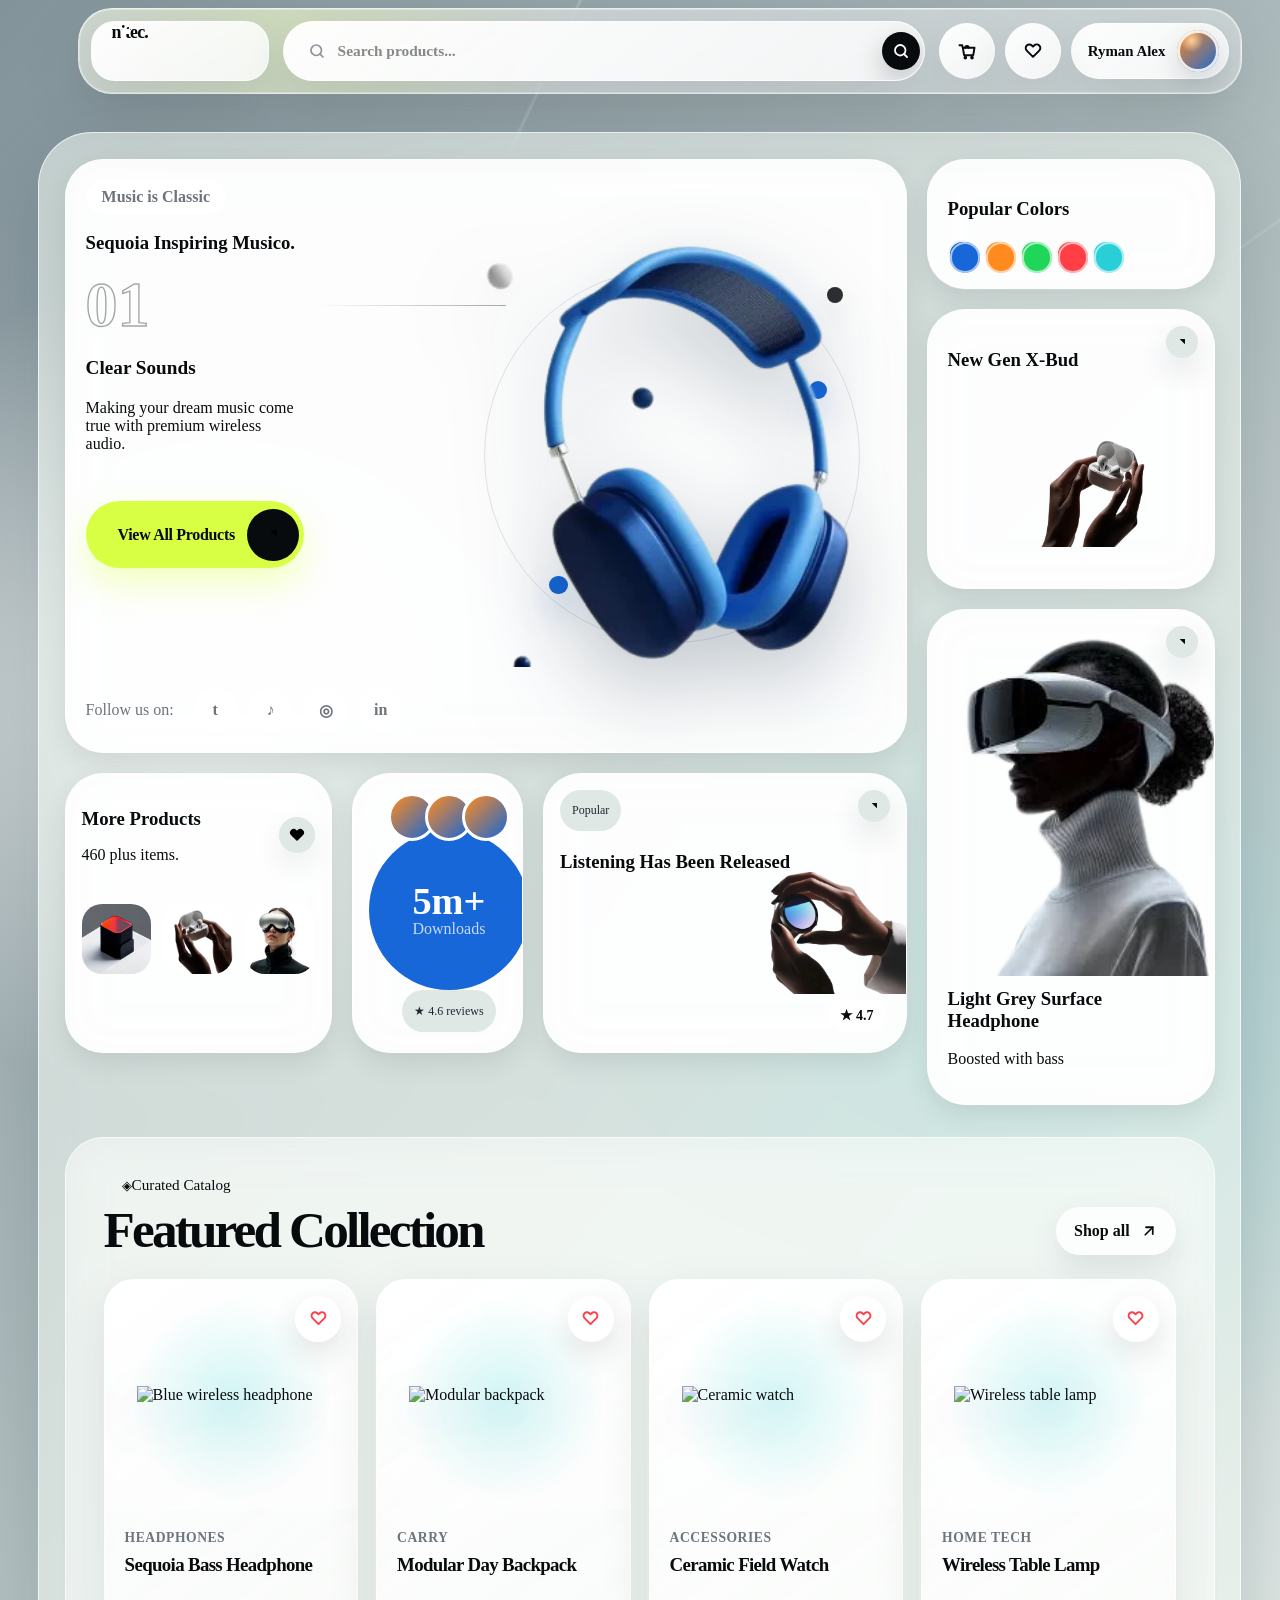
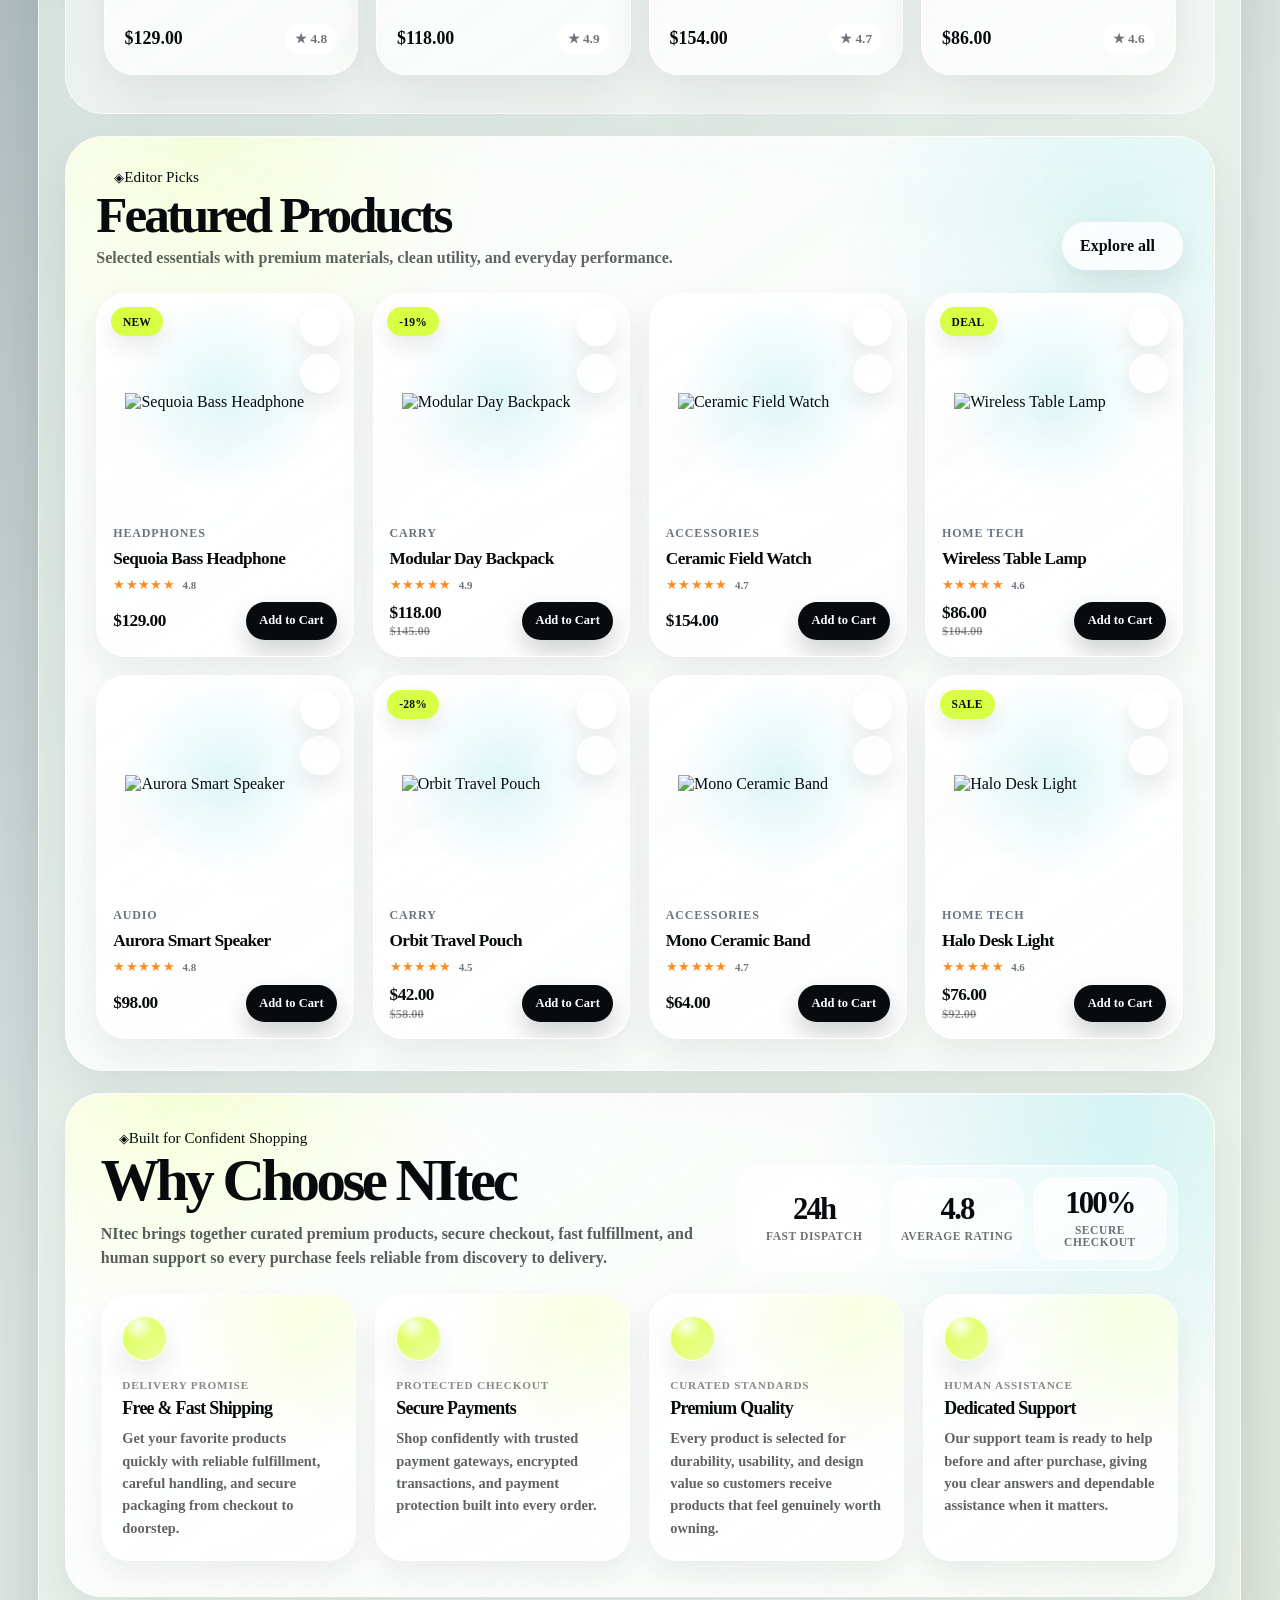
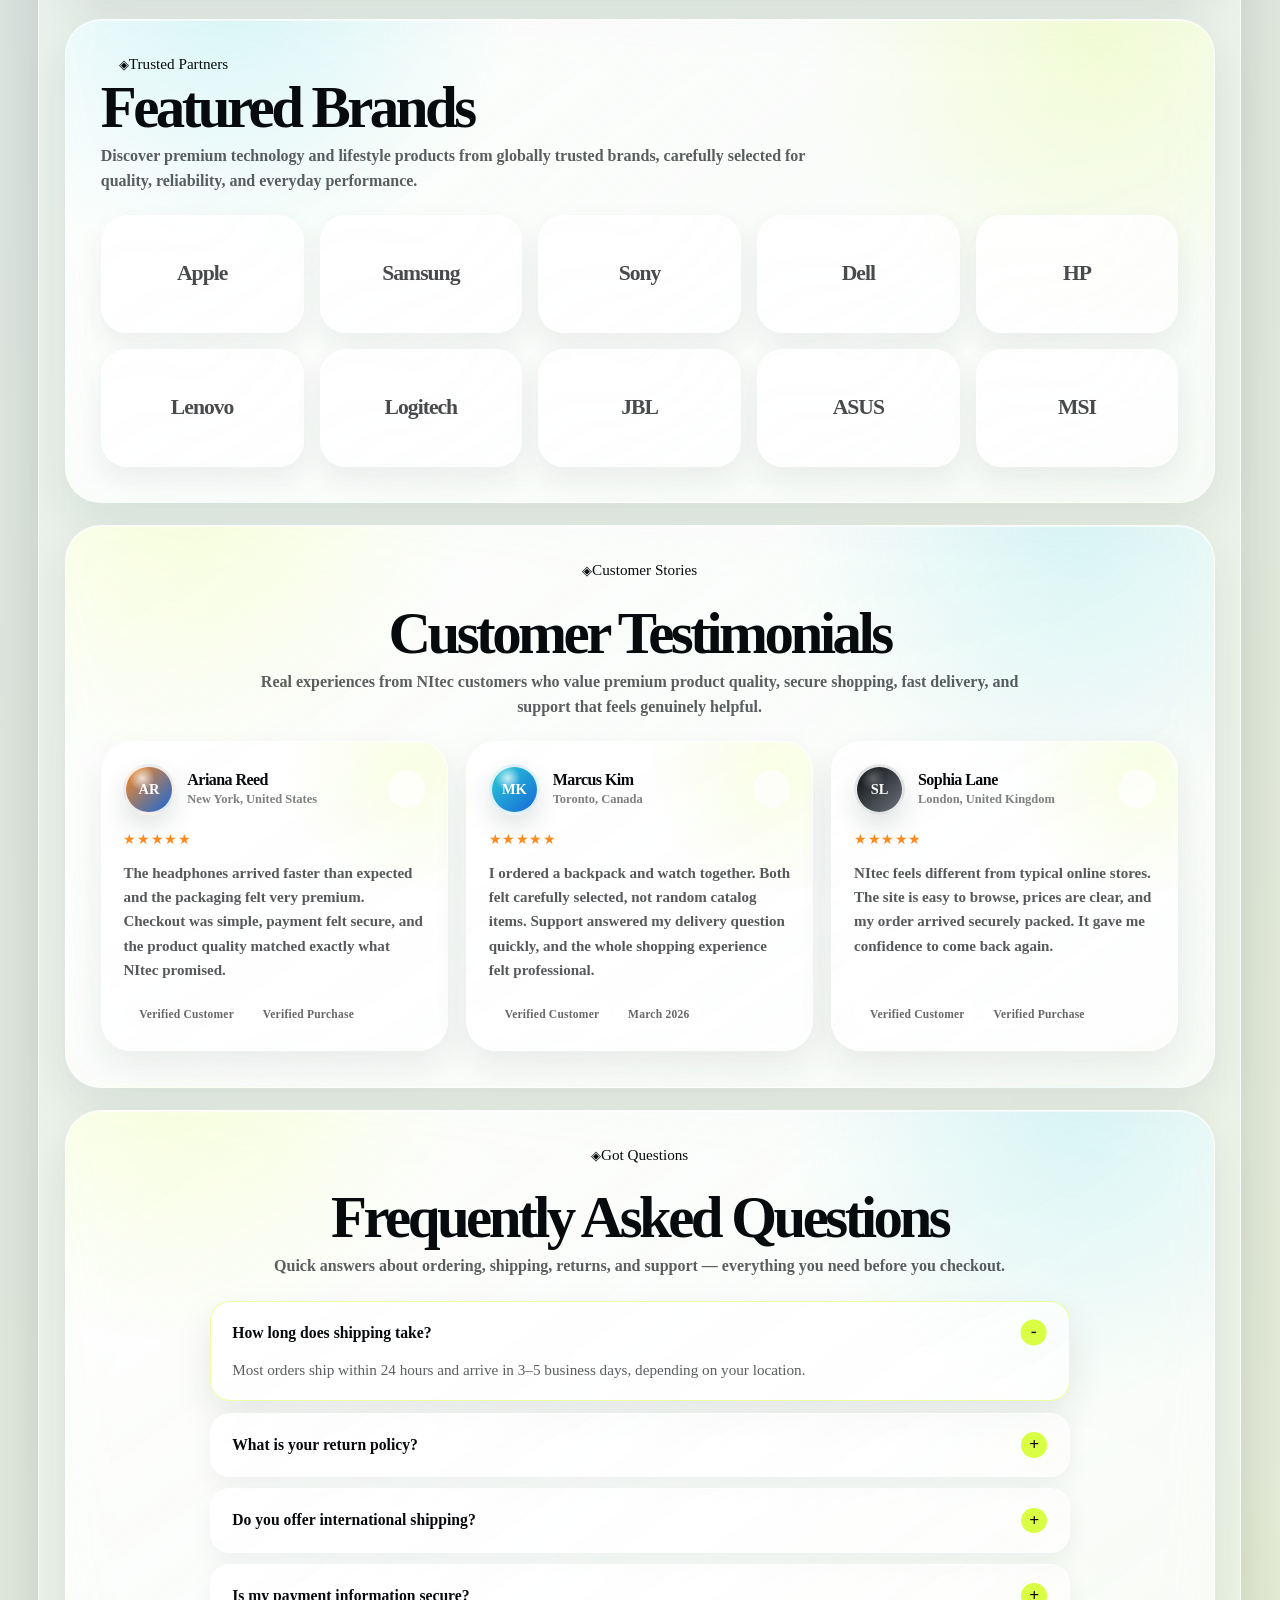
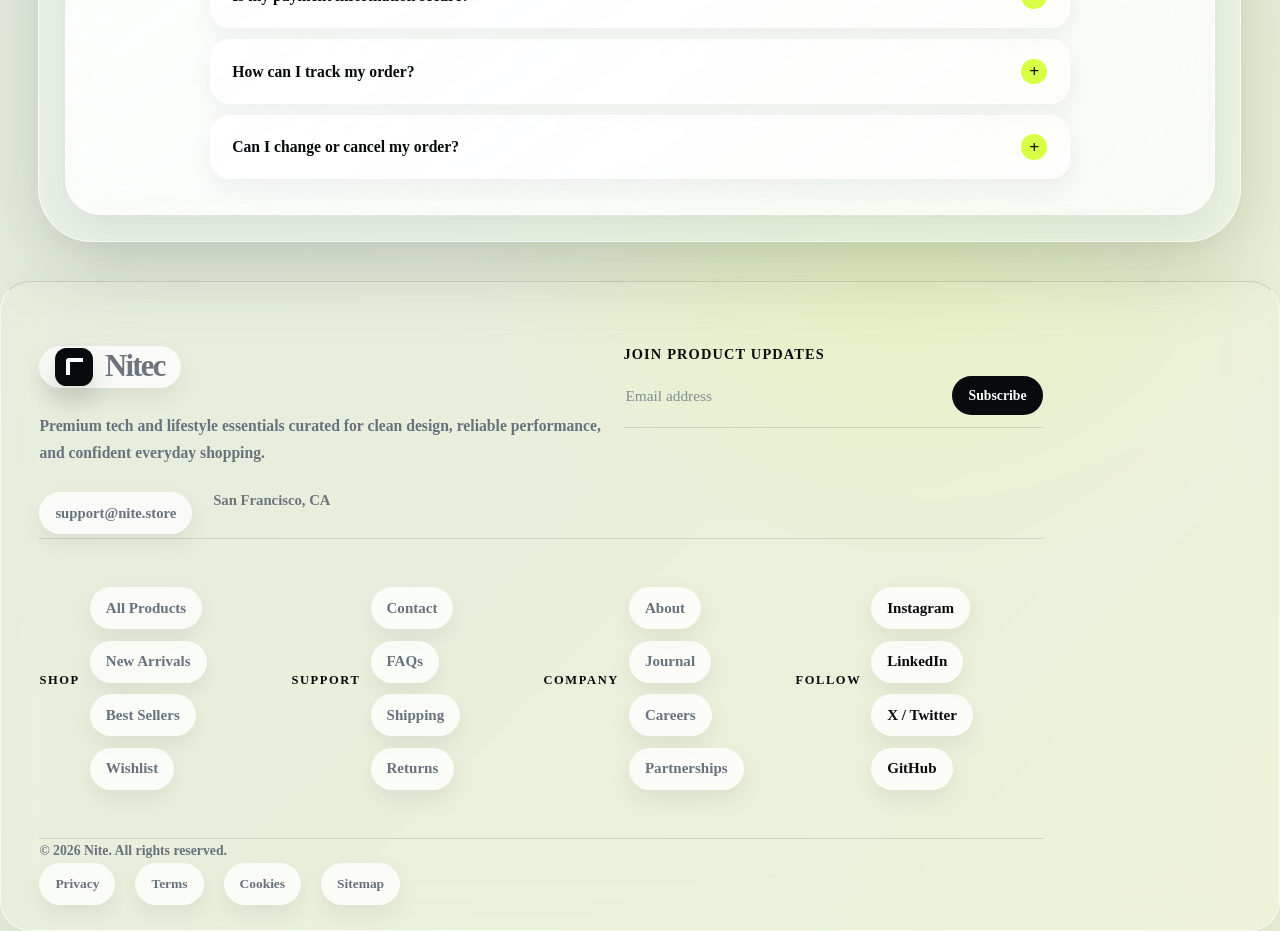
==== commit 8a9ac262: "Updating" ====
--- a/index.html
+++ b/index.html
@@ -479,15 +479,16 @@
     </details>
   </div>
 </section>
-
-<footer class="neo-footer-strip" aria-labelledby="site-footer-title">
+  </main>
+
+  <footer class="neo-footer-strip" aria-labelledby="site-footer-title">
   <div class="nite-footer__inner">
     <div class="nite-footer__top">
       <div class="nite-footer__brand">
         <h2 id="site-footer-title">
           <a class="nite-logo" href="index.html" aria-label="Nite home">
             <span class="nite-logo__mark" aria-hidden="true"></span>
-            <span class="nite-logo__text">Nite</span>
+            <span class="nite-logo__text">Nitec</span>
           </a>
         </h2>
         <p class="nite-footer__desc">Premium tech and lifestyle essentials curated for clean design, reliable performance, and confident everyday shopping.</p>
@@ -560,8 +561,6 @@
   </div>
 </footer>
 
-
-  </main>
   <script src="https://cdnjs.cloudflare.com/ajax/libs/Swiper/11.1.4/swiper-bundle.min.js"></script>
 <script src="https://cdn.jsdelivr.net/npm/gsap@3.12.5/dist/gsap.min.js"></script>
 <script src="https://cdn.jsdelivr.net/npm/gsap@3.12.5/dist/ScrollTrigger.min.js"></script>
